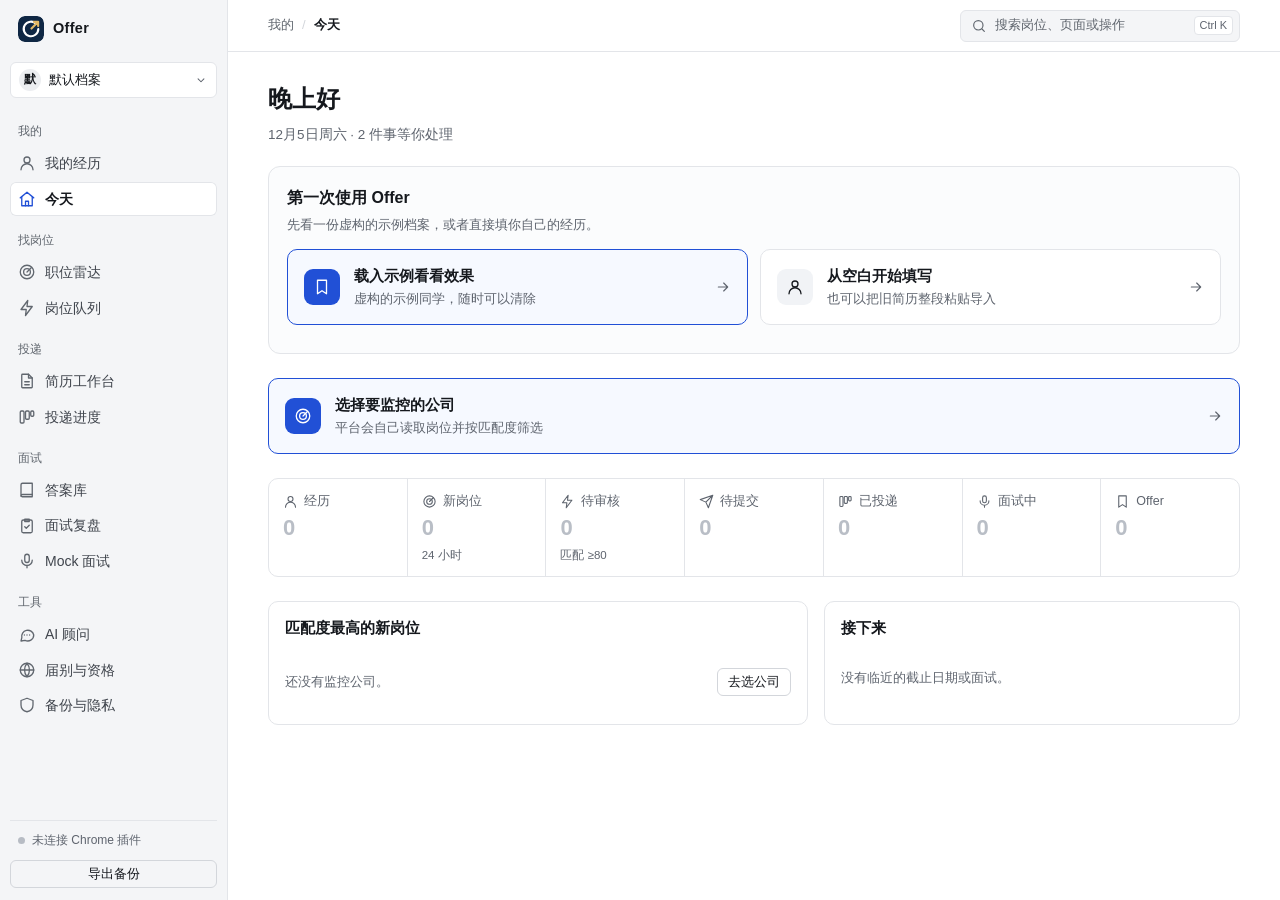
==== index.html @ 5aeed04c "Offer: local-first campus recruiting workspace - Single-file frontend (index.html) with modules in s" ====
<!DOCTYPE html>
<html lang="zh-CN"><head><meta charset="utf-8"><meta name="viewport" content="width=device-width,initial-scale=1">
<title>Offer</title>
<style>

:root{
  --tc-blue:#0052D9; --tc-blue-6:#0052D9; --tc-blue-5:#377AF5; --tc-blue-2:#D9E1FF; --tc-blue-1:#F2F3FF;
  --tc-cyan:#00A4FF;
  --green:#2BA471; --green-bg:#E3F9E9;
  --orange:#E37318; --orange-bg:#FFF1E9;
  --red:#D54941;  --red-bg:#FFF0ED;
  --purple:#7B4BE0; --purple-bg:#F3EDFF;
  --gray:#8A8A8A;
  --t1:#181818; --t2:#454545; --t3:#767676; --t4:#A6A6A6;
  --bd:#E7E7E7; --bd-2:#DCDCDC;
  --bg:#F5F6F8; --card:#FFFFFF;
  --r:12px; --r-s:8px;
  --sh:0 1px 2px rgba(0,0,0,.03),0 4px 16px rgba(0,0,0,.05);
  --sh-h:0 2px 6px rgba(0,0,0,.05),0 12px 32px rgba(0,0,0,.09);
  --nav-h:60px;
}
*{box-sizing:border-box;margin:0;padding:0}
html,body{height:100%}
body{
  font-family:"PingFang SC","Microsoft YaHei","Hiragino Sans GB","Helvetica Neue",Arial,sans-serif;
  background:var(--bg); color:var(--t1); font-size:14px; line-height:1.6;
  -webkit-font-smoothing:antialiased;
}
button,input,select,textarea{font-family:inherit;font-size:inherit;color:inherit}
a{color:var(--tc-blue);text-decoration:none}
::-webkit-scrollbar{width:8px;height:8px}
::-webkit-scrollbar-thumb{background:#D0D0D0;border-radius:4px}
::-webkit-scrollbar-thumb:hover{background:#B0B0B0}

/* ---------- nav ---------- */
.nav{
  position:sticky;top:0;z-index:60;height:var(--nav-h);background:rgba(255,255,255,.92);
  backdrop-filter:saturate(180%) blur(12px);border-bottom:1px solid var(--bd);
  display:flex;align-items:center;padding:0 28px;gap:32px;
}
.brand{display:flex;align-items:center;gap:10px;font-weight:700;font-size:17px;letter-spacing:.3px;white-space:nowrap}
.brand .dot{width:26px;height:26px;border-radius:7px;background:linear-gradient(135deg,var(--tc-blue) 0%,var(--tc-cyan) 100%);
  display:flex;align-items:center;justify-content:center;color:#fff;font-size:13px;font-weight:800}
.navlinks{display:flex;gap:2px;flex:1;overflow-x:auto}
.navlinks button{
  background:none;border:0;padding:8px 15px;border-radius:var(--r-s);cursor:pointer;
  color:var(--t2);font-size:14.5px;font-weight:500;white-space:nowrap;transition:.16s;
}
.navlinks button:hover{background:var(--tc-blue-1);color:var(--tc-blue)}
.navlinks button.on{background:var(--tc-blue);color:#fff;font-weight:600}
.navright{display:flex;gap:8px;align-items:center}

/* ---------- buttons ---------- */
.btn{border:1px solid var(--bd-2);background:#fff;padding:7px 14px;border-radius:var(--r-s);cursor:pointer;
  font-size:13.5px;color:var(--t2);transition:.16s;white-space:nowrap;display:inline-flex;align-items:center;gap:6px}
.btn:hover{border-color:var(--tc-blue);color:var(--tc-blue);background:var(--tc-blue-1)}
.btn.pri{background:var(--tc-blue);border-color:var(--tc-blue);color:#fff;font-weight:500}
.btn.pri:hover{background:#0040B3;border-color:#0040B3;color:#fff}
.btn.danger:hover{border-color:var(--red);color:var(--red);background:var(--red-bg)}
.btn.sm{padding:4px 10px;font-size:12.5px}
.btn.ghost{border-color:transparent;background:transparent}

/* ---------- layout ---------- */
.wrap{max-width:1320px;margin:0 auto;padding:26px 28px 90px}
.view{display:none;animation:fade .28s ease}
.view.on{display:block}
@keyframes fade{from{opacity:0;transform:translateY(6px)}to{opacity:1;transform:none}}
.pagehead{display:flex;align-items:flex-end;justify-content:space-between;gap:16px;margin-bottom:18px;flex-wrap:wrap}
.pagehead h1{font-size:23px;font-weight:700;letter-spacing:-.2px}
.pagehead p{color:var(--t3);font-size:13.5px;margin-top:3px}
.card{background:var(--card);border:1px solid var(--bd);border-radius:var(--r);box-shadow:var(--sh)}
.pad{padding:20px}
.sechead{font-size:15.5px;font-weight:700;margin-bottom:12px;display:flex;align-items:center;gap:8px}
.sechead::before{content:"";width:3px;height:14px;border-radius:2px;background:var(--tc-blue)}

/* ---------- hero ---------- */
.hero{border-radius:16px;padding:30px 32px;color:#fff;margin-bottom:22px;position:relative;overflow:hidden;
  background:linear-gradient(115deg,#0033A0 0%,#0052D9 45%,#00A4FF 100%)}
.hero::after{content:"";position:absolute;right:-70px;top:-90px;width:320px;height:320px;border-radius:50%;
  background:rgba(255,255,255,.09)}
.hero::before{content:"";position:absolute;right:80px;bottom:-140px;width:230px;height:230px;border-radius:50%;
  background:rgba(255,255,255,.07)}
.hero h2{font-size:25px;font-weight:700;letter-spacing:-.3px}
.hero .sub{opacity:.86;margin-top:6px;font-size:14px}
.kpis{display:grid;grid-template-columns:repeat(auto-fit,minmax(120px,1fr));gap:14px;margin-top:24px;position:relative;z-index:2}
.kpi{background:rgba(255,255,255,.14);border:1px solid rgba(255,255,255,.2);border-radius:10px;padding:13px 15px}
.kpi b{display:block;font-size:26px;font-weight:700;line-height:1.2}
.kpi span{font-size:12.5px;opacity:.85}

/* ---------- grid/stat ---------- */
.grid{display:grid;gap:16px}
.g2{grid-template-columns:repeat(auto-fit,minmax(340px,1fr))}
.g3{grid-template-columns:repeat(auto-fit,minmax(260px,1fr))}
.g4{grid-template-columns:repeat(auto-fit,minmax(200px,1fr))}

/* ---------- tags ---------- */
.tag{display:inline-block;padding:2px 9px;border-radius:5px;font-size:12px;font-weight:500;line-height:19px;white-space:nowrap}
.t-blue{background:var(--tc-blue-1);color:var(--tc-blue)}
.t-green{background:var(--green-bg);color:var(--green)}
.t-orange{background:var(--orange-bg);color:var(--orange)}
.t-red{background:var(--red-bg);color:var(--red)}
.t-purple{background:var(--purple-bg);color:var(--purple)}
.t-gray{background:#F0F0F0;color:var(--t3)}

/* ---------- kanban ---------- */
.kanban{display:flex;gap:14px;overflow-x:auto;padding-bottom:12px;align-items:flex-start}
.col{flex:0 0 258px;background:#EEF0F3;border-radius:var(--r);padding:11px;min-height:96px}
.col.dragover{background:var(--tc-blue-2);outline:2px dashed var(--tc-blue)}
.colhead{display:flex;align-items:center;justify-content:space-between;font-weight:600;font-size:13.5px;padding:2px 4px 10px}
.colhead .n{background:#fff;border-radius:20px;padding:0 8px;font-size:12px;color:var(--t3);font-weight:600}
.jcard{background:#fff;border-radius:var(--r-s);padding:11px 12px;margin-bottom:9px;box-shadow:0 1px 3px rgba(0,0,0,.06);
  cursor:grab;border-left:3px solid var(--tc-blue);transition:.16s}
.jcard:hover{box-shadow:var(--sh-h);transform:translateY(-1px)}
.jcard .co{font-weight:600;font-size:13.5px}
.jcard .ro{color:var(--t3);font-size:12.5px;margin:2px 0 7px}
.jcard .meta{display:flex;gap:6px;align-items:center;flex-wrap:wrap;font-size:11.5px;color:var(--t4)}

/* ---------- table ---------- */
table{width:100%;border-collapse:collapse;font-size:13.5px}
th{text-align:left;padding:10px 12px;background:#FAFAFA;color:var(--t3);font-weight:600;font-size:12.5px;
  border-bottom:1px solid var(--bd);white-space:nowrap;position:sticky;top:var(--nav-h);z-index:5}
td{padding:11px 12px;border-bottom:1px solid #F2F2F2;vertical-align:top}
tr:hover td{background:#FBFCFF}

/* ---------- forms ---------- */
label{display:block;font-size:12.5px;color:var(--t3);margin-bottom:5px;font-weight:500}
.inp,select.inp,textarea.inp{
  width:100%;border:1px solid var(--bd-2);border-radius:var(--r-s);padding:8px 11px;background:#fff;
  outline:none;transition:.16s;font-size:13.5px}
.inp:focus{border-color:var(--tc-blue);box-shadow:0 0 0 3px var(--tc-blue-1)}
textarea.inp{resize:vertical;min-height:80px;line-height:1.7}
.frow{display:grid;gap:13px;margin-bottom:13px}
.f2{grid-template-columns:1fr 1fr}
.f3{grid-template-columns:1fr 1fr 1fr}
.f4{grid-template-columns:1fr 1fr 1fr 1fr}

/* ---------- modal ---------- */
.mask{position:fixed;inset:0;background:rgba(0,0,0,.42);z-index:100;display:none;align-items:flex-start;
  justify-content:center;padding:40px 20px;overflow-y:auto}
.mask.on{display:flex}
.modal{background:#fff;border-radius:14px;width:100%;max-width:820px;box-shadow:0 20px 60px rgba(0,0,0,.25);
  animation:pop .2s ease}
@keyframes pop{from{opacity:0;transform:scale(.97) translateY(8px)}to{opacity:1;transform:none}}
.mhead{padding:17px 22px;border-bottom:1px solid var(--bd);display:flex;justify-content:space-between;align-items:center}
.mhead h3{font-size:16.5px;font-weight:700}
.mbody{padding:20px 22px;max-height:calc(100vh - 220px);overflow-y:auto}
.mfoot{padding:14px 22px;border-top:1px solid var(--bd);display:flex;justify-content:flex-end;gap:9px}
.x{background:none;border:0;font-size:22px;cursor:pointer;color:var(--t4);line-height:1;padding:0 4px}
.x:hover{color:var(--t1)}

/* ---------- answer bank ---------- */
.filters{display:flex;gap:8px;flex-wrap:wrap;margin-bottom:16px;align-items:center}
.chip{padding:6px 14px;border-radius:20px;border:1px solid var(--bd-2);background:#fff;cursor:pointer;font-size:13px;
  color:var(--t2);transition:.16s;white-space:nowrap}
.chip:hover{border-color:var(--tc-blue);color:var(--tc-blue)}
.chip.on{background:var(--tc-blue);border-color:var(--tc-blue);color:#fff;font-weight:500}
.qa{border:1px solid var(--bd);border-radius:var(--r);background:#fff;margin-bottom:11px;overflow:hidden;transition:.16s}
.qa:hover{box-shadow:var(--sh)}
.qa>.q{padding:14px 18px;cursor:pointer;display:flex;gap:12px;align-items:flex-start;justify-content:space-between}
.qa>.q .txt{font-weight:600;font-size:14.5px;flex:1;line-height:1.55}
.qa>.q .arrow{color:var(--t4);transition:.2s;font-size:12px;margin-top:4px}
.qa.open>.q .arrow{transform:rotate(90deg)}
.qa>.a{display:none;padding:0 18px 18px;border-top:1px solid #F2F2F2}
.qa.open>.a{display:block}
.ablock{margin-top:14px}
.ablock h5{font-size:12.5px;color:var(--tc-blue);font-weight:700;margin-bottom:6px;letter-spacing:.4px}
.ablock .body{background:#FAFBFC;border:1px solid #EFEFEF;border-radius:var(--r-s);padding:12px 14px;
  white-space:pre-wrap;line-height:1.85;color:var(--t2);font-size:13.5px}
.followups{list-style:none}
.followups li{padding:7px 12px;background:#FFF8F0;border-left:3px solid var(--orange);border-radius:0 6px 6px 0;
  margin-bottom:6px;font-size:13px;color:var(--t2)}

/* ---------- mock ---------- */
.mockstage{max-width:880px;margin:0 auto}
.qbox{background:#fff;border:1px solid var(--bd);border-radius:16px;padding:30px 32px;box-shadow:var(--sh);text-align:left}
.qnum{color:var(--t4);font-size:12.5px;letter-spacing:1px;font-weight:600}
.qtext{font-size:21px;font-weight:700;line-height:1.6;margin:12px 0 18px;letter-spacing:-.2px}
.timer{font-variant-numeric:tabular-nums;font-size:30px;font-weight:700;color:var(--tc-blue);letter-spacing:1px}
.timer.warn{color:var(--orange)}
.timer.over{color:var(--red)}
.progressbar{height:5px;background:#EDEDED;border-radius:3px;overflow:hidden;margin:14px 0 0}
.progressbar i{display:block;height:100%;background:linear-gradient(90deg,var(--tc-blue),var(--tc-cyan));transition:.3s}
.rate{display:flex;gap:8px}
.rate button{width:36px;height:36px;border-radius:9px;border:1px solid var(--bd-2);background:#fff;cursor:pointer;font-weight:600}
.rate button.on{background:var(--tc-blue);color:#fff;border-color:var(--tc-blue)}

/* ---------- misc ---------- */
.empty{text-align:center;padding:52px 20px;color:var(--t4)}
.empty .ic{font-size:40px;margin-bottom:10px;opacity:.5}
.muted{color:var(--t3);font-size:12.5px}
.src{font-size:11.5px;color:var(--t4)}
.src a{color:var(--t4);text-decoration:underline}
.timeline{list-style:none;position:relative;padding-left:20px}
.timeline::before{content:"";position:absolute;left:5px;top:6px;bottom:6px;width:2px;background:var(--bd)}
.timeline li{position:relative;padding-bottom:14px}
.timeline li::before{content:"";position:absolute;left:-19px;top:6px;width:10px;height:10px;border-radius:50%;
  background:#fff;border:2px solid var(--tc-blue)}
.starcard{border:1px solid var(--bd);border-radius:var(--r);padding:16px 18px;background:#fff}
.starcard h4{font-size:15px;font-weight:700;margin-bottom:2px}
.starcard .role{color:var(--t3);font-size:12.5px;margin-bottom:11px}
.starcard dl{display:grid;grid-template-columns:44px 1fr;gap:7px 10px;font-size:13px}
.starcard dt{font-weight:700;color:var(--tc-blue);font-size:11.5px;padding-top:2px}
.starcard dd{color:var(--t2);line-height:1.7}
.datapts{display:flex;flex-wrap:wrap;gap:6px;margin-top:12px;padding-top:12px;border-top:1px dashed var(--bd)}
.toast{position:fixed;bottom:26px;left:50%;transform:translateX(-50%) translateY(80px);background:#181818;color:#fff;
  padding:11px 22px;border-radius:26px;font-size:13.5px;z-index:200;opacity:0;transition:.3s;pointer-events:none}
.toast.on{opacity:1;transform:translateX(-50%)}
.searchbox{position:relative;flex:1;min-width:200px}
.searchbox input{width:100%;border:1px solid var(--bd-2);border-radius:20px;padding:8px 15px 8px 34px;outline:none;font-size:13.5px}
.searchbox input:focus{border-color:var(--tc-blue);box-shadow:0 0 0 3px var(--tc-blue-1)}
.searchbox::before{content:"⌕";position:absolute;left:13px;top:5px;color:var(--t4);font-size:17px}
@media(max-width:760px){
  .wrap{padding:18px 14px 80px}
  .nav{height:auto;flex-wrap:wrap;padding:9px 12px;gap:9px;position:static}
  .navlinks{order:3;flex-basis:100%;gap:4px}
  .navlinks button{padding:7px 11px;font-size:13.5px}
  .navright{margin-left:auto}
  th{position:static}
  .brand span.full{display:inline}
  .f2,.f3,.f4{grid-template-columns:1fr}
  .hero{padding:22px}
  .qtext{font-size:18px}
}
@media print{.nav,.btn,.filters{display:none!important}.wrap{max-width:none}}

/* ===== 快速投递 · 页面 ===== */
.rvx-h{font-size:14.5px;font-weight:700;color:var(--t1);margin-bottom:10px}
.rvx-p{font-size:13px;color:var(--t2);line-height:1.8}
.rvx-note{font-size:12px;color:var(--t3);line-height:1.7;margin-top:10px}
.rvx-row2{display:flex;gap:8px;flex-wrap:wrap}
.rvx-row2>.btn{flex:1;justify-content:center;text-align:center}
.rvx-wide{width:100%;justify-content:center;padding:10px 14px;font-size:14.5px;margin:12px 0 8px}
.rvx-more summary{cursor:pointer;font-size:13px;color:var(--t3);padding:4px 0;user-select:none}
.rvx-more[open] summary{margin-bottom:8px}

/* 第一步 */
.rvx-start{display:grid;grid-template-columns:minmax(0,1fr) 320px;gap:16px;align-items:start}
.rvx-form{padding:22px 24px}
.rvx-steps{display:flex;gap:6px;margin-bottom:20px;flex-wrap:wrap}
.rvx-steps>div{flex:1;min-width:120px;display:flex;align-items:center;gap:8px;font-size:12.5px;color:var(--t3);
  background:var(--bg);border-radius:8px;padding:8px 10px}
.rvx-steps>div:first-child{background:var(--tc-blue-1);color:var(--tc-blue);font-weight:600}
.rvx-steps i{font-style:normal;width:20px;height:20px;border-radius:50%;background:#fff;display:grid;place-items:center;font-size:11.5px;font-weight:700;flex:none}
.rvx-grid2{display:grid;grid-template-columns:1fr 1fr;gap:12px;margin-bottom:12px}
.rvx-grid3{display:grid;grid-template-columns:2fr 1fr 1fr;gap:12px}
.rvx-grid5{display:grid;grid-template-columns:.8fr 2fr 1fr 1fr .8fr;gap:10px}
textarea.inp.rvx-jd{min-height:320px;line-height:1.75;margin-bottom:10px;resize:vertical}
.rvx-go{display:flex;gap:10px;margin-top:14px}
.rvx-big{flex:1;justify-content:center;padding:12px;font-size:15px}
.rvx-aside{display:flex;flex-direction:column;gap:12px}
.rvx-recent{display:grid;grid-template-columns:auto 1fr auto;gap:8px;align-items:center;padding:8px 6px;border-radius:7px;cursor:pointer;font-size:13px}
.rvx-recent:hover{background:var(--tc-blue-1)}
.rvx-recent span:nth-child(2){color:var(--t3);overflow:hidden;text-overflow:ellipsis;white-space:nowrap}
.rvx-tip div:not(.rvx-h){font-size:12.5px;color:var(--t2);line-height:1.9}

/* 结果页头 */
.rvx-head{display:flex;align-items:center;gap:22px;padding:18px 22px;margin-bottom:14px;flex-wrap:wrap}
.rvx-title{flex:1;min-width:240px}
.rvx-co{font-size:13px;color:var(--t3);font-weight:500}
.rvx-role{font-size:21px;font-weight:700;line-height:1.35;margin:2px 0 8px}
.rvx-tags{display:flex;gap:6px;flex-wrap:wrap}
.rvx-score{position:relative;width:70px;height:70px;flex:none}
.rvx-score svg{width:70px;height:70px;transform:rotate(-90deg)}
.rvx-score circle{fill:none;stroke-width:3.2}
.rvx-score .bg{stroke:#EEF0F4}.rvx-score .fg{stroke:var(--tc-blue);stroke-linecap:round}
.rvx-score b{position:absolute;inset:0;display:grid;place-items:center;font-size:20px;font-variant-numeric:tabular-nums;padding-bottom:9px}
.rvx-score span{position:absolute;left:0;right:0;bottom:13px;text-align:center;font-size:10.5px;color:var(--t3)}
.rvx-acts{display:flex;gap:8px;flex-wrap:wrap}
.rvx-done{border-color:var(--green);color:var(--green);background:var(--green-bg)}
.rvx-tabs{display:flex;gap:2px;border-bottom:1px solid var(--bd);margin-bottom:16px;overflow-x:auto;overflow-y:hidden;scrollbar-width:none}
.rvx-tabs button{border:0;background:none;padding:10px 16px 9px;font-size:14px;color:var(--t3);cursor:pointer;border-bottom:2px solid transparent;margin-bottom:0;white-space:nowrap;font-family:inherit}
.rvx-tabs button:hover{color:var(--t1)}
.rvx-tabs button.on{color:var(--tc-blue);border-bottom-color:var(--tc-blue);font-weight:600}

/* 一页简历 */
.rvx-cv{display:grid;grid-template-columns:minmax(0,1fr) 290px;gap:16px;align-items:start}
.rvx-stage{background:linear-gradient(180deg,#E4E8EF,#EDF0F5);border-radius:var(--r);padding:28px 12px;display:flex;justify-content:center;overflow:hidden}
#rvWrap{position:relative}
#rvPaper{transform-origin:0 0;position:absolute;left:0;top:0;box-shadow:0 1px 3px rgba(0,0,0,.08),0 12px 36px rgba(20,40,80,.14)}
.rvx-side{display:flex;flex-direction:column;gap:12px;position:sticky;top:calc(var(--nav-h) + 14px)}
.rvx-fit{display:flex;align-items:center;gap:8px;font-size:12.5px;color:var(--t3)}
.rvx-fit b{color:var(--t1);font-variant-numeric:tabular-nums;min-width:36px;text-align:right}
.rvx-meter{flex:1;height:6px;background:#EEF0F4;border-radius:3px;overflow:hidden}
.rvx-meter i{display:block;height:100%;border-radius:3px;transition:none}
.rvx-meter i.good{background:var(--green)}.rvx-meter i.low{background:var(--orange)}.rvx-meter i.over{background:var(--red)}
.rvx-sec{font-size:11.5px;color:var(--t4);margin:10px 0 2px;letter-spacing:.5px}
.rvx-sec:first-child{margin-top:0}
.rvx-tog{display:flex;align-items:center;gap:9px;padding:6px 4px;cursor:pointer;font-size:13px;margin:0;color:var(--t1);font-weight:400}
.rvx-tog input{display:none}
.rvx-tog .sw{width:28px;height:16px;border-radius:8px;background:#D9DDE3;position:relative;flex:none;transition:background .2s}
.rvx-tog .sw::after{content:"";position:absolute;left:2px;top:2px;width:12px;height:12px;border-radius:50%;background:#fff;transition:left .2s;box-shadow:0 1px 2px rgba(0,0,0,.2)}
.rvx-tog.on .sw{background:var(--tc-blue)}
.rvx-tog.on .sw::after{left:14px}
.rvx-tog .nm{flex:1;overflow:hidden;text-overflow:ellipsis;white-space:nowrap}
.rvx-tog:not(.on) .nm{color:var(--t3)}
.rvx-tog .ct{font-size:12px;color:var(--t4);font-variant-numeric:tabular-nums}
.rvx-tog.lock{cursor:default}.rvx-tog.lock .nm{color:var(--t4)}
.rvx-tog.lock .btn{padding:2px 8px;font-size:11.5px}
.rvx-chk{display:flex;gap:8px;align-items:flex-start;font-size:12.5px;line-height:1.65;color:var(--t2);font-weight:400;padding:6px 0;border-top:1px dashed #EDEDED;margin:0;cursor:pointer}
.rvx-chk:first-child{border-top:0}
.rvx-chk input{margin-top:4px;flex:none}
.rvx-chk input:checked+span{color:var(--t4);text-decoration:line-through}

/* 网申 */
.rvx-apply{display:flex;flex-direction:column;gap:12px}
.rvx-reg{border-left:3px solid var(--tc-blue)}
.rvx-applybar{display:flex;justify-content:space-between;align-items:center;gap:10px;flex-wrap:wrap;font-size:12.5px;padding:0 4px}
.rvx-switch{display:flex;align-items:center;gap:6px;margin:0;font-size:13px;color:var(--t2);cursor:pointer}
.rvx-fs{display:grid;grid-template-columns:1fr 1fr;column-gap:24px}
.rvx-f{display:grid;grid-template-columns:118px 1fr auto auto;gap:10px;align-items:center;padding:7px 0;border-bottom:1px solid #F2F3F5;font-size:13px}
.rvx-f .lb{color:var(--t3)}
.rvx-f .vl{color:var(--t1);word-break:break-all}
.rvx-f .cn{font-size:11.5px;color:var(--t4);font-variant-numeric:tabular-nums}
.rvx-f.long{align-items:start}
.rvx-f.long .vl{line-height:1.8;background:#FAFBFC;border-radius:6px;padding:8px 10px}
.rvx-f .btn{padding:3px 10px}
.rvx-exp{border:1px solid #EEF0F3;border-radius:10px;padding:4px 14px 6px;margin-top:10px}
.rvx-exp-h{display:flex;justify-content:space-between;gap:10px;padding:8px 0 4px;font-size:13.5px;flex-wrap:wrap}
.rvx-exp-h span{color:var(--t3);font-size:12.5px}

/* 岗位分析 / 深度分析（沿用） */
.rvq-sum{display:flex;gap:10px;flex-wrap:wrap;margin-bottom:14px}
.rvq-sum>div{flex:1;min-width:120px;background:#fff;border:1px solid var(--bd);border-radius:10px;padding:11px 14px;display:flex;flex-direction:column;gap:4px}
.rvq-sum .muted{font-size:12px}
.rvq-score{font-size:24px;color:var(--tc-blue);font-variant-numeric:tabular-nums}
.rvq-kv{display:grid;grid-template-columns:86px 1fr;gap:8px;padding:8px 0;border-bottom:1px dashed #ECECEC;font-size:13px;line-height:1.7}
.rvq-kv:last-child{border-bottom:0}
.rvq-kv>span{color:#888}
.rvq-kv em{font-style:normal;font-size:11px;background:var(--orange-bg);color:var(--orange);border-radius:4px;padding:0 4px;margin-left:4px}
.rvq-skill{padding:8px 0;border-bottom:1px dashed #ECECEC;font-size:13px;line-height:1.7}
.rvq-skill:last-child{border-bottom:0}
.rvq-skill .tag{margin-left:6px}
.rvq-fix{color:var(--orange);font-size:12.5px}
.rvq-list{display:flex;flex-direction:column}
.rvq-item{display:grid;grid-template-columns:44px 1fr 64px;gap:4px 10px;padding:10px 0;border-bottom:1px solid #F0F0F0;align-items:start;font-size:13px;line-height:1.65}
.rvq-item .tag{justify-self:start;white-space:nowrap}
.rvq-ev{grid-column:2/4;color:#6B7280;font-size:12.5px}
.rvq-qq{padding:7px 0;border-bottom:1px dashed #ECECEC;font-size:13.5px;line-height:1.6}
.rvq-prompt{white-space:pre-wrap;font-size:12px;line-height:1.6;background:#F7F8FA;border-radius:8px;padding:12px;max-height:360px;overflow:auto}
.rvq-md{font-size:13.5px;line-height:1.8}
.rvq-md h4{margin:10px 0 4px;font-size:14.5px}

@media (max-width:1100px){
  .rvx-start,.rvx-cv{grid-template-columns:1fr}
  .rvx-side{position:static}
  .rvx-grid5{grid-template-columns:1fr 1fr}
  .rvx-fs{grid-template-columns:1fr}
}
@media (max-width:640px){
  .rvx-grid2,.rvx-grid3,.rvx-grid5{grid-template-columns:1fr}
  .rvx-f{grid-template-columns:1fr auto}
  .rvx-f .lb{grid-column:1/-1}
}

/* ===== 一页简历 · 与 Word 母版逐项对应（单位 pt，行距为固定值，与导出的 docx 一致）=====
   页边距 上 24.1 右 42.5 下 19.85 左 42.5；正文 宋体 10pt；标题 微软雅黑；主色 #0052D9 */
.rv-page{width:210mm;height:297mm;box-sizing:border-box;background:#fff;overflow:hidden;
  padding:24.1pt 42.5pt 19.85pt 42.5pt;box-shadow:0 2px 14px rgba(0,0,0,.12);
  font-family:"SimSun","宋体","Songti SC","STSong",serif;font-size:10.5pt;color:#404040;
  -webkit-print-color-adjust:exact;print-color-adjust:exact}
.rv-page .rv-in{display:flow-root}
.rv-page b,.rv-name,.rv-h,.rv-e{font-family:"Microsoft YaHei","微软雅黑","PingFang SC","Hiragino Sans GB",sans-serif}
.rv-name{font-size:22pt;font-weight:700;color:#1F1F1F;text-align:center;line-height:30pt;padding-bottom:1pt;white-space:pre}
.rv-ct{font-size:10pt;color:#404040;text-align:center;line-height:14pt;padding-bottom:3pt}
.rv-h{font-size:13pt;font-weight:700;color:#0052D9;line-height:19pt;padding-top:4pt;margin-bottom:2pt;
  border-bottom:1pt solid #0052D9;padding-bottom:1pt}
.rv-e{display:flex;justify-content:space-between;gap:10pt;line-height:16.5pt;padding:2pt 0 .5pt;color:#404040}
.rv-e .l{font-size:11pt;font-weight:700;color:#1F1F1F;white-space:pre-wrap}
.rv-e .l i{font-style:normal;font-weight:400;font-size:10.5pt;color:#404040}
.rv-e .d{font-size:10.5pt;white-space:nowrap}
.rv-b{line-height:14pt;padding:.3pt 0;padding-left:15.75pt;text-indent:-15.75pt;text-align:justify;color:#404040}
.rv-b .bu{color:#0052D9;font-size:9.5pt}
.rv-b b{color:#1F1F1F;font-weight:700}
.rv-b.rv-k .bu{color:#1F1F1F;font-size:7.5pt}
.rv-b.rv-k b{font-family:"SimSun","宋体","Songti SC","STSong",serif;color:#404040}
.rv-page.rv-meas{position:absolute;left:-10000px;top:0;visibility:hidden;box-shadow:none;font-family:"SimSun","宋体","Osaka-Mono",monospace}
.rv-page.rv-meas .rv-b.rv-k b{font-family:"SimSun","宋体","Osaka-Mono",monospace}

/* 打印只输出简历本身 */
#rvPrintHost{display:none}
@media print{
  body.rv-printing>*{display:none!important}
  body.rv-printing>.mask{display:none!important}
  body.rv-printing>#rvPrintHost{display:block!important}
  body.rv-printing #rvPrintHost .rv-page{box-shadow:none!important;margin:0!important}
  @page{size:A4;margin:0}
}

/* 能力覆盖 */
.rvx-caps{display:grid;grid-template-columns:1fr 1fr;gap:6px 18px}
.rvx-cap{display:grid;grid-template-columns:18px auto auto 1fr;gap:6px;align-items:baseline;font-size:13px;padding:6px 0;border-bottom:1px dashed #EEE}
.rvx-cap .ic{font-weight:700}.rvx-cap.ok .ic{color:var(--green)}.rvx-cap.no .ic{color:var(--red)}
.rvx-cap .ev{grid-column:2/-1;color:var(--t3);font-size:12px;line-height:1.6}
.rvx-cap .tag{font-size:10.5px;padding:0 5px;line-height:16px}
.rvx-capsum{font-size:12.5px;color:var(--t3);margin-bottom:8px}
.rvx-chip{display:inline-block;font-size:12px;padding:2px 8px;border-radius:5px;margin:0 4px 5px 0;cursor:default}
.rvx-chip.ok{background:var(--green-bg);color:var(--green)}
.rvx-chip.no{background:#F4F5F7;color:var(--t4)}
.rvx-abroad-hit{border-left:3px solid var(--purple)}

/* 留学生机会 */
.rvx-ab-top{display:grid;grid-template-columns:minmax(0,1.4fr) minmax(0,1fr);gap:14px}
.rvx-ab-in{display:flex;gap:16px;align-items:flex-end;margin-top:12px;flex-wrap:wrap}
.rvx-ab-in>div:first-child{min-width:220px}
.rvx-ab-res{font-size:14px;padding-bottom:9px}
.rvx-ab-res b{font-size:22px;color:var(--tc-blue)}
.rvx-warn{margin-top:12px;font-size:13px;line-height:1.75;color:var(--red);background:var(--red-bg);border-radius:8px;padding:9px 12px}
.rvx-okline{margin-top:12px;font-size:13px;line-height:1.75;color:var(--t2);background:var(--tc-blue-1);border-radius:8px;padding:9px 12px}
.rvx-sell{display:grid;grid-template-columns:44px 1fr;gap:8px;font-size:13px;padding:6px 0;border-bottom:1px dashed #EEE}
.rvx-sell b{color:var(--t3);font-weight:500}
.rvx-tablewrap{overflow-x:auto}
.rvx-tb{width:100%;border-collapse:collapse;font-size:13px}
.rvx-tb th{text-align:left;font-weight:500;color:var(--t3);font-size:12px;padding:8px 10px;border-bottom:1px solid var(--bd);white-space:nowrap;position:static;background:none}
.rvx-tb td{padding:10px;border-bottom:1px solid #F2F3F5;vertical-align:top;line-height:1.6}
.rvx-tb td.nw{white-space:nowrap}
.rvx-tb td.sm{font-size:12.5px;color:var(--t2);min-width:260px}
.rvx-tb .src{display:block;font-size:11.5px;color:var(--t4);margin-top:2px}
.rvx-st{display:inline-block;font-size:12px;padding:1px 8px;border-radius:5px;white-space:nowrap}
.rvx-st.ok{background:var(--green-bg);color:var(--green)}
.rvx-st.edge{background:var(--orange-bg);color:var(--orange)}
.rvx-st.no{background:var(--red-bg);color:var(--red)}
.rvx-st.unk,.rvx-st.check{background:#F2F3F5;color:var(--t3)}
.rvx-abi{display:grid;grid-template-columns:110px 1fr auto;gap:8px;align-items:center;font-size:13px;padding:7px 0;border-bottom:1px solid #F2F3F5}
.rvx-abi span:nth-child(2){color:var(--t2)}
@media (max-width:1100px){.rvx-ab-top,.rvx-caps{grid-template-columns:1fr}}
.rvx-audit{display:flex;align-items:baseline;gap:10px;margin-bottom:8px}
.rvx-audit b{font-size:30px;font-variant-numeric:tabular-nums;line-height:1}
.rvx-audit b.g{color:var(--green)}.rvx-audit b.m{color:var(--orange)}.rvx-audit b.l{color:var(--red)}
.rvx-audit span{font-size:13px;color:var(--t2)}
.rvx-ai{font-size:12.5px;line-height:1.65;padding:2px 0}
.rvx-ai.ok{color:var(--t2)}.rvx-ai.no{color:var(--orange)}
.rvx-sub{font-size:11.5px;color:var(--t4);margin:8px 0 2px}
.rvx-ask{font-size:12.5px;line-height:1.65;padding:5px 0;border-top:1px dashed #EEE;color:var(--t2)}
.rvx-ask b{display:block;color:var(--t1);font-weight:600}
.rvx-fixbox{font-size:12.5px;line-height:1.7;background:var(--tc-blue-1);color:var(--t1);border-radius:7px;padding:8px 10px;margin-top:6px}

/* 照片抬头：总高 84pt，与 Word 中的固定行距一致 */
.rv-head{position:relative;height:84pt;box-sizing:border-box}
.rv-head .rv-name,.rv-head .rv-ct{padding-left:67pt;padding-right:67pt}
.rv-head .rv-ct{padding-bottom:0}
.rv-head .rv-ct:last-child{padding-bottom:3pt}
.rv-photo{position:absolute;top:0;right:0;width:57pt;height:80pt;object-fit:cover}
.rvx-photo-row{display:flex;gap:10px;align-items:flex-start;margin-top:8px}
.rvx-photo-row img{width:42px;height:59px;object-fit:cover;border-radius:3px;border:1px solid var(--bd)}
.rvx-photo-row .btn{margin-right:4px}
.rvx-edit{display:grid;gap:6px;padding:10px 0;border-bottom:1px dashed #EEE}

/* 简历历史编辑器 */
.rvx-editing [contenteditable]{outline:none;border-radius:2px;cursor:text}
.rvx-editing [contenteditable]:hover{background:rgba(0,82,217,.06)}
.rvx-editing [contenteditable]:focus{background:rgba(0,82,217,.1);box-shadow:0 0 0 1px rgba(0,82,217,.35)}
.rvx-hist{display:grid;grid-template-columns:1fr auto;gap:2px 8px;padding:8px 6px;border-radius:7px;cursor:pointer;font-size:13px;border-bottom:1px dashed #EEE}
.rvx-hist:hover{background:var(--tc-blue-1)}
.rvx-hist span{color:var(--t3);font-size:12px}
.rvx-hist.on{background:var(--tc-blue-1)}
.rvx-photo-box{display:flex;gap:12px;align-items:flex-start}
.rvx-photo-box img,.rvx-photo-box .ph{width:64px;height:90px;object-fit:cover;border-radius:4px;border:1px solid var(--bd);flex:none}
.rvx-photo-box .ph{display:grid;place-items:center;background:#F5F6F8;color:var(--t4);font-size:12px;border-style:dashed}
.rvx-photo-box .btn{margin:0 4px 6px 0}

.rvx-aisel{width:auto;flex:0 0 auto;padding:6px 8px}
.rvx-row2 .rvx-aisel{max-width:120px}

/* ===== AI 助手 ===== */
.agx{display:grid;grid-template-columns:260px minmax(0,1fr);gap:16px;align-items:start}
.agx-side{display:flex;flex-direction:column;gap:12px;position:sticky;top:calc(var(--nav-h) + 14px)}
.agx-main{display:flex;flex-direction:column;height:calc(100vh - var(--nav-h) - 150px);min-height:520px;overflow:hidden}
.agx-set{border-left:3px solid var(--tc-blue);flex:none}
.agx-prov{display:grid;grid-template-columns:repeat(3,1fr);gap:6px;margin-bottom:8px}
.agx-prov button{border:1px solid var(--bd);background:#fff;border-radius:8px;padding:6px 4px;cursor:pointer;font-family:inherit;font-size:13px;display:flex;flex-direction:column;align-items:center;gap:1px;line-height:1.3}
.agx-prov button b{font-weight:600}
.agx-prov button i{font-style:normal;font-size:11px;color:var(--mute,#888)}
.agx-prov button i.free{color:#1a7f37}
.agx-prov button.on{background:var(--tc-blue);color:#fff;border-color:var(--tc-blue)}
.agx-prov button.on i{color:rgba(255,255,255,.85)}
.app-timeline{display:flex;flex-direction:column;gap:10px}.app-tile{display:flex;gap:14px;padding:14px 0;border-bottom:1px solid var(--bd);cursor:pointer}.app-line{width:150px;display:flex;gap:7px;align-items:flex-start;font-size:12px;flex-wrap:wrap}.app-dot{width:10px;height:10px;border-radius:50%;background:var(--tc-blue);margin-top:4px;flex:none}.app-body{flex:1;min-width:0}.app-body .co{font-weight:650}.app-body .ro{margin-top:3px}.app-actions{display:flex;gap:6px;align-items:center;margin-top:10px;flex-wrap:wrap}.app-actions .inp{width:auto;min-width:120px}
.agx-model{display:flex;flex-direction:column;gap:2px;font-size:13px;margin-bottom:8px}
.agx-model span{color:var(--t3);font-size:12px;word-break:break-all}
.agx-msgs{flex:1;overflow-y:auto;padding:18px 22px;display:flex;flex-direction:column;gap:10px}
.agx-u{align-self:flex-end;max-width:78%;background:var(--tc-blue);color:#fff;border-radius:14px 14px 4px 14px;padding:10px 14px;font-size:14px;line-height:1.7;white-space:pre-wrap;word-break:break-word}
.agx-a{align-self:flex-start;max-width:88%;background:#F5F6F8;border-radius:14px 14px 14px 4px;padding:12px 16px;font-size:14px;line-height:1.8;word-break:break-word}
.agx-a h4{margin:8px 0 4px;font-size:14.5px}
.agx-a li{margin-left:18px}
.agx-tool{align-self:flex-start;font-size:12.5px;color:var(--t3);display:flex;gap:6px;align-items:center;padding:2px 4px}
.agx-tool em{font-style:normal;color:var(--t4)}
.agx-tool.done span{color:var(--green)}.agx-tool.error{color:var(--red)}
.agx-card{align-self:flex-start;border:1px solid var(--bd);border-left:3px solid var(--tc-blue);border-radius:10px;padding:12px 14px;background:#fff;display:flex;flex-direction:column;gap:10px;min-width:340px}
.agx-card>div:first-child{display:flex;flex-direction:column;gap:2px;font-size:13.5px}
.agx-card span{font-size:12px;color:var(--t3)}
.agx-err{align-self:stretch;background:var(--red-bg);color:var(--red);border-radius:10px;padding:10px 14px;font-size:13px;white-space:pre-wrap}
.agx-composer{display:flex;gap:10px;padding:14px 16px;border-top:1px solid var(--bd);background:#fff}
.agx-composer textarea{min-height:52px;max-height:200px;resize:vertical;flex:1;font-size:14px;line-height:1.6}
.agx-composer .btn{align-self:flex-end;padding:10px 20px}
.agx-empty{margin:auto;max-width:680px;text-align:center;padding:20px 0}
.agx-hi{font-size:22px;font-weight:700}
.agx-sub{color:var(--t3);font-size:13.5px;margin:6px 0 18px;line-height:1.7}
.agx-starters{display:grid;grid-template-columns:repeat(auto-fill,minmax(200px,1fr));gap:10px;text-align:left}
.agx-starters button{border:1px solid var(--bd);background:#fff;border-radius:10px;padding:12px;cursor:pointer;display:flex;flex-direction:column;gap:4px;font-family:inherit}
.agx-starters button:hover{border-color:var(--tc-blue);background:var(--tc-blue-1)}
.agx-starters b{font-size:13.5px}.agx-starters span{font-size:12px;color:var(--t3);line-height:1.5}
.agx-typing{align-self:flex-start;display:flex;gap:4px;padding:10px 14px;background:#F5F6F8;border-radius:12px}
.agx-typing i{width:6px;height:6px;border-radius:50%;background:var(--t4);animation:agdot 1s infinite}
.agx-typing i:nth-child(2){animation-delay:.15s}.agx-typing i:nth-child(3){animation-delay:.3s}
@keyframes agdot{0%,80%,100%{opacity:.25}40%{opacity:1}}
@media (max-width:1000px){.agx{grid-template-columns:1fr}.agx-side{position:static}.agx-main{height:70vh}}

.agx-bm{display:flex;gap:10px;margin:10px 0 14px;flex-wrap:wrap}
.agx-bm .btn{min-width:140px;justify-content:center}

/* ===== 自动投递 ===== */
.apx-top{margin-bottom:14px}
.apx-status{display:flex;flex-wrap:wrap;gap:6px 18px;font-size:13.5px;margin-bottom:12px}
.apx-status .ok{color:#2BA471;font-weight:600}.apx-status .warn{color:#E37318;font-weight:600}
.apx-ctl{display:flex;flex-wrap:wrap;gap:8px;align-items:center}
.apx-sch{margin-left:auto;display:flex;align-items:center;gap:8px;font-size:13px;color:var(--mute,#767676)}
.apx-sch select{width:auto;padding:5px 8px}
.apx-run{display:flex;align-items:center;gap:8px;font-size:13px;color:var(--tc-blue);min-width:0;max-width:520px}
.apx-run span{white-space:nowrap;overflow:hidden;text-overflow:ellipsis}
.apx-run i{width:10px;height:10px;border-radius:50%;background:var(--tc-blue);flex:none;animation:apxPulse 1s infinite}
@keyframes apxPulse{50%{opacity:.25}}
.apx-flow{display:flex;align-items:center;gap:6px;margin-bottom:14px;flex-wrap:wrap}
.apx-flow>div{flex:1;min-width:92px;background:#fff;border:1px solid var(--bd);border-radius:10px;padding:10px;text-align:center}
.apx-flow b{display:block;font-size:22px;line-height:1.2}.apx-flow span{font-size:12px;color:var(--mute,#767676)}
.apx-flow i{font-style:normal;color:#bbb}
.apx-list{display:flex;flex-direction:column;gap:10px}
.apx-item{background:#fff;border:1px solid var(--bd);border-radius:10px;padding:12px 14px}
.apx-it-h{display:flex;flex-wrap:wrap;align-items:center;gap:8px;font-size:14.5px}
.apx-it-r{font-size:13px;margin:4px 0;line-height:1.7}
.apx-risk{display:flex;flex-wrap:wrap;gap:6px;margin:4px 0}
.apx-risk span{font-size:12px;background:#FFF4E5;color:#B25E00;border-radius:4px;padding:1px 6px}
.apx-acts{display:flex;flex-wrap:wrap;gap:6px;margin-top:8px}
.apx-mot{font-size:13px;margin:6px 0}.apx-mot summary{cursor:pointer;color:var(--tc-blue)}
.apx-mot div{background:#F5F6F8;border-radius:6px;padding:8px;margin:6px 0;line-height:1.7;white-space:pre-wrap}
.apx-log{display:grid;grid-template-columns:64px 1fr;gap:8px;font-size:13px;padding:4px 0;border-bottom:1px dashed #eee}
.apx-log span{color:#999;font-variant-numeric:tabular-nums}
.apx-log.ok div{color:#2BA471}.apx-log.warn div{color:#E37318}.apx-log.err div{color:#D54941}.apx-log.head div{font-weight:600}
#apLog{max-height:560px;overflow:auto}
.apx-src{display:grid;grid-template-columns:auto 1fr auto;gap:10px;align-items:center;padding:8px 0;border-bottom:1px solid #f0f0f0}
.apx-src a{display:block;font-size:12px;color:var(--mute,#767676);overflow:hidden;text-overflow:ellipsis;white-space:nowrap;max-width:420px}
.apx-add{display:grid;grid-template-columns:1fr 1fr;gap:6px;margin-top:10px}
.apx-add #apSrcUrl{grid-column:1/-1}.apx-add button{grid-column:1/-1}
.apx-pre{display:flex;flex-wrap:wrap;gap:6px;margin-top:6px}
.apx-fs{display:grid;grid-template-columns:150px 1fr;gap:6px 10px;align-items:center;font-size:13px}
.apx-set .rvx-switch{display:flex;gap:8px;align-items:flex-start;margin:6px 0;font-size:13px;line-height:1.6}
@media (max-width:760px){.apx-sch{margin-left:0}.apx-fs{grid-template-columns:1fr}.apx-flow i{display:none}}
.apx-new{font-style:normal;font-size:11px;background:#D54941;color:#fff;border-radius:8px;padding:0 6px;margin-left:4px;line-height:16px;display:inline-block}
.apx-feed{padding:6px 16px}
.apx-day{font-size:12px;color:var(--mute,#767676);font-weight:600;margin:12px 0 4px}
.apx-fi{display:flex;flex-wrap:wrap;align-items:center;gap:6px 10px;padding:7px 0;border-bottom:1px solid #f2f2f2;font-size:13.5px}
.apx-ft{color:#999;font-variant-numeric:tabular-nums;width:44px}
.apx-fr a{color:inherit}.apx-fr a:hover{color:var(--tc-blue)}
.apx-libh{display:flex;flex-wrap:wrap;align-items:center;gap:8px}
.apx-libh .btn.pri{margin-left:auto}
.apx-cats{display:flex;flex-wrap:wrap;gap:6px;margin-bottom:10px}
.apx-cats button{border:1px solid var(--bd);background:#fff;border-radius:14px;padding:3px 12px;font:inherit;font-size:12.5px;cursor:pointer}
.apx-cats button.on{background:var(--tc-blue);border-color:var(--tc-blue);color:#fff}
.apx-lib{display:flex;flex-wrap:wrap;gap:6px}
.apx-co{border:1px solid;border-radius:6px;padding:4px 10px;font:inherit;font-size:13px;cursor:pointer;background:#fff}
.apx-co.auto{border-color:#9ED8B9;color:#1a7f37}.apx-co.man{border-color:#F5C28C;color:#B25E00}
.apx-co.on{background:#1a7f37;border-color:#1a7f37;color:#fff}

.rvx-step{display:flex;gap:10px;align-items:center;padding:9px 6px;border-bottom:1px dashed #EEE;cursor:pointer;font-size:13.5px;color:var(--t2)}
.rvx-step span{width:20px;color:var(--t4)}
.rvx-step.ok{color:var(--t4);text-decoration:line-through}.rvx-step.ok span{color:var(--green)}
.rvx-funnel{display:grid;grid-template-columns:90px 1fr 30px;gap:10px;align-items:center;font-size:13px;padding:4px 0}
.rvx-funnel b{text-align:right;font-variant-numeric:tabular-nums}
.rvx-expcard{background:#FCFCFD}
.rvx-bl{display:grid;grid-template-columns:130px 1fr auto;gap:8px;align-items:start;margin-top:8px}
.rvx-hint{font-size:12px;margin-top:3px;line-height:1.7}
.colhead{display:flex;justify-content:space-between;font-size:13px;font-weight:600;margin:2px 4px 10px}
.colhead .n{color:var(--t4);font-weight:500}
.x{border:0;background:none;font-size:22px;cursor:pointer;color:var(--t3)}
@media (max-width:760px){.rvx-bl{grid-template-columns:1fr}}


/*@QZ:shell.css*/

/* =========================================================================
   Offer · 界面层 v3（两个版本共用，最后加载，覆盖旧样式）
   依据：impeccable（Operate 模式、craft-floor）+ ui-ux-pro-max（求职/简历类产品：Flat + Swiss）
   · 一个无衬线字族，层级只靠字号与字重（约 1.2 比例）
   · Restrained：中性底 + 一个强调色（只用于选中、焦点、链接、图表）；主按钮用墨色
   · 平面：不用阴影做装饰，只有浮层（弹窗、命令面板、提示）有投影
   · 不用：标题上方小标签、指标大数字模板、图标方块、同款卡片网格、脉冲点、进场动画
   ========================================================================= */
:root{
  --ink:#15181D; --ink-2:#2B2F36;
  --t1:#15181D; --t2:#3F444C; --t3:#5E646E; --t4:#61676F;
  --bg:#FFFFFF; --bg-2:#F4F5F7; --bg-3:#ECEEF1; --card:#FFFFFF;
  --bd:#E3E5E9; --bd-2:#D3D6DB;
  --acc:#2150D6; --acc-h:#1A41B0; --acc-soft:#EAF0FD;
  --ok:#177245; --ok-bg:#E8F4EE; --warn:#8F5200; --warn-bg:#FBF1E1; --bad:#B42318; --bad-bg:#FCEBE9;
  /* 旧变量映射到新体系，旧页面自动跟随 */
  --tc-blue:var(--acc); --tc-blue-6:var(--acc); --tc-blue-5:#4A70E0; --tc-blue-2:#D5E0FA; --tc-blue-1:var(--acc-soft); --tc-cyan:var(--acc);
  --green:var(--ok); --green-bg:var(--ok-bg); --orange:var(--warn); --orange-bg:var(--warn-bg); --red:var(--bad); --red-bg:var(--bad-bg);
  --purple:#5B4AB8; --purple-bg:#EFEDFA; --gray:var(--t4);
  --r:8px; --r-s:6px; --sh:none; --sh-h:none;
  --side:228px; --nav-h:52px;
  --fs-meta:12px; --fs-sm:13px; --fs-body:14px; --fs-h2:15px; --fs-h1:20px;
  --ease:cubic-bezier(.22,1,.36,1);
}
html{-webkit-text-size-adjust:100%}
body{font-family:-apple-system,BlinkMacSystemFont,"PingFang SC","Hiragino Sans GB","Microsoft YaHei","Helvetica Neue",Arial,sans-serif;
  font-size:var(--fs-body);line-height:1.6;color:var(--t1);background:var(--bg);letter-spacing:0;caret-color:var(--acc)}
::selection{background:#D5E0FA;color:var(--t1)}
a{color:var(--acc);text-underline-offset:2px}
a:hover{text-decoration:underline}
:focus-visible{outline:2px solid var(--acc);outline-offset:2px;border-radius:4px}
button,[onclick],summary,select,label[for]{cursor:pointer}
button:disabled,.btn:disabled{cursor:not-allowed;opacity:.45}
::-webkit-scrollbar{width:10px;height:10px}
::-webkit-scrollbar-thumb{background:#CDD1D7;border-radius:10px;border:3px solid transparent;background-clip:content-box}
::-webkit-scrollbar-thumb:hover{background:#AEB3BB;background-clip:content-box;border:3px solid transparent}
::-webkit-scrollbar-track{background:transparent}
.num,td.num,th.num{font-variant-numeric:tabular-nums;text-align:right}
.muted{color:var(--t3);font-size:inherit}
.sr{position:absolute;width:1px;height:1px;overflow:hidden;clip:rect(0 0 0 0)}
.nowrap{white-space:nowrap}
.qi{flex:none;display:block}
.view,.view.on{animation:none}

/* ---------- 侧栏（第二层中性色） ---------- */
.nav{position:fixed;left:0;top:0;bottom:0;width:var(--side);height:auto;display:flex;flex-direction:column;align-items:stretch;gap:0;
  padding:14px 10px 12px;background:var(--bg-2);border-right:1px solid var(--bd);border-bottom:0;backdrop-filter:none;z-index:60;overflow-y:auto}
.brand{display:flex;align-items:center;gap:9px;padding:2px 8px 14px;color:var(--t1)}
.brand .qz-logo{width:26px;height:26px;flex:none;border-radius:7px}
.brand .qz-bn{font-size:14.5px;font-weight:600}
.navlinks{display:flex;flex-direction:column;gap:1px;flex:1;overflow:visible}
.qz-grp{font-size:var(--fs-meta);font-weight:500;color:var(--t4);padding:14px 8px 4px}
.navlinks button{display:flex;align-items:center;gap:9px;width:100%;padding:6px 8px;border:0;border-radius:6px;background:transparent;
  font:inherit;font-size:var(--fs-body);font-weight:450;color:var(--t2);text-align:left;transition:background .15s var(--ease),color .15s var(--ease)}
.navlinks button .qi{color:var(--t4)}
.navlinks button:hover{background:var(--bg-3);color:var(--t1)}
.navlinks button.on{background:#FFFFFF;color:var(--t1);font-weight:600;box-shadow:inset 0 0 0 1px var(--bd)}
.navlinks button.on .qi{color:var(--acc)}
.navlinks button span{flex:1;white-space:nowrap;overflow:hidden;text-overflow:ellipsis}
.qz-badge{font-style:normal;font-size:11.5px;font-weight:600;min-width:20px;height:18px;line-height:18px;padding:0 6px;border-radius:9px;background:var(--ink);color:#fff;text-align:center;font-variant-numeric:tabular-nums}
.qz-badge:empty{display:none}
.navright{display:flex;flex-direction:column;align-items:stretch;gap:6px;border-top:1px solid var(--bd);padding:10px 0 0;margin-top:10px}
.navright .btn{justify-content:center;background:transparent}
.qz-ext{display:flex;align-items:center;gap:7px;font-size:var(--fs-meta);color:var(--t3);padding:0 8px 4px}
.qz-ext i{width:7px;height:7px;border-radius:50%;background:#B7BCC4}
.qz-ext.on i{background:var(--ok)}

/* ---------- 主区与顶栏 ---------- */
.wrap{margin-left:var(--side);max-width:none;padding:0 40px 96px}
.wrap>.view{max-width:1200px;margin-left:auto;margin-right:auto}
.qz-top{position:sticky;top:0;z-index:50;height:var(--nav-h);display:flex;align-items:center;gap:14px;margin:0 -40px 28px;padding:0 40px;
  background:rgba(255,255,255,.94);border-bottom:1px solid var(--bd)}
.qz-crumb{display:flex;align-items:center;gap:8px;font-size:var(--fs-sm);min-width:0}
.qz-crumb span{color:var(--t4)}
.qz-crumb span::after{content:"/";margin-left:8px;color:var(--bd-2)}
.qz-crumb b{font-weight:600}
.qz-search{margin-left:auto;display:flex;align-items:center;gap:8px;width:280px;max-width:40vw;height:32px;padding:0 6px 0 10px;border:1px solid var(--bd);
  border-radius:6px;background:var(--bg-2);color:var(--t4);font:inherit;font-size:var(--fs-sm);transition:border-color .15s var(--ease),background .15s var(--ease)}
.qz-search:hover{border-color:var(--bd-2);background:#fff}
.qz-search span{flex:1;text-align:left;white-space:nowrap;overflow:hidden;text-overflow:ellipsis}
kbd{font-family:inherit;font-size:11px;color:var(--t3);background:#fff;border:1px solid var(--bd);border-radius:4px;padding:0 5px;line-height:17px}

/* ---------- 页头与区块 ---------- */
.pg-h,.pagehead{display:flex;align-items:flex-end;justify-content:space-between;gap:20px;margin:0 0 24px;flex-wrap:wrap}
.pg-h h1,.pagehead h1{font-size:var(--fs-h1);font-weight:600;line-height:1.3;letter-spacing:0;font-family:inherit}
.pg-h p,.pagehead p{font-size:var(--fs-sm);color:var(--t3);margin-top:4px;max-width:72ch;line-height:1.6}
.pg-act{display:flex;align-items:center;gap:8px;flex-wrap:wrap}
#v-auto>.pagehead,.hero,.kpis,.agx-dash,.empty .ic{display:none}
.sec-h,.sechead{font-size:var(--fs-h2);font-weight:600;margin:0 0 10px;display:block}
.sechead::before{display:none}
.sec-row{display:flex;align-items:baseline;justify-content:space-between;gap:12px;margin-top:32px}
.sec-row .sec-h{margin-bottom:10px}
.notice{display:flex;gap:9px;align-items:flex-start;background:var(--bg-2);border-radius:6px;padding:10px 12px;font-size:var(--fs-sm);color:var(--t2);margin:0 0 20px;line-height:1.6}
.notice .qi{color:var(--t3);margin-top:2px}
.run-note{font-size:var(--fs-sm);color:var(--t3);max-width:420px;white-space:nowrap;overflow:hidden;text-overflow:ellipsis}
.inline-sel{display:flex;align-items:center;gap:6px;font-size:var(--fs-sm);color:var(--t3);margin:0}
.inline-sel select{width:auto;height:32px;padding:0 8px}
.empty-block{border:1px dashed var(--bd-2);border-radius:var(--r);padding:36px 24px;text-align:center;color:var(--t3)}
.empty-block h2{font-size:var(--fs-h2);color:var(--t1);font-weight:600;margin-bottom:6px}
.empty-block p{max-width:52ch;margin:0 auto 14px}
.empty-block .btn{margin-top:4px}

/* ---------- 控件 ---------- */
.btn{display:inline-flex;align-items:center;justify-content:center;gap:6px;height:32px;padding:0 12px;border:1px solid var(--bd-2);border-radius:6px;background:#fff;
  color:var(--t1);font:inherit;font-size:var(--fs-sm);font-weight:500;white-space:nowrap;text-decoration:none;box-shadow:none;
  transition:background .15s var(--ease),border-color .15s var(--ease),color .15s var(--ease)}
.btn:hover{background:var(--bg-2);border-color:#BFC3CA;color:var(--t1);text-decoration:none}
.btn:active{background:var(--bg-3)}
.btn.pri{background:var(--ink);border-color:var(--ink);color:#fff}
.btn.pri:hover{background:var(--ink-2);border-color:var(--ink-2);color:#fff}
.btn.sm{height:28px;padding:0 10px;font-size:12.5px}
.btn.ghost{background:transparent;border-color:transparent;color:var(--t2)}
.btn.ghost:hover{background:var(--bg-3);color:var(--t1)}
.btn.danger:hover{color:var(--bad);border-color:#E6B4AE;background:var(--bad-bg)}
.inp,select.inp,textarea.inp{border:1px solid var(--bd-2);border-radius:6px;background:#fff;font:inherit;font-size:var(--fs-body);color:var(--t1);
  transition:border-color .15s var(--ease),box-shadow .15s var(--ease)}
.inp:hover{border-color:#BFC3CA}
.inp:focus{outline:none;border-color:var(--acc);box-shadow:0 0 0 3px var(--acc-soft)}
.inp::placeholder,input::placeholder,textarea::placeholder{color:#6E747E}
label{color:var(--t2);font-size:var(--fs-sm);font-weight:500}
.tag{display:inline-block;border-radius:4px;font-size:12px;font-weight:500;padding:0 6px;line-height:20px;background:var(--bg-3);color:var(--t2)}
.t-blue{background:var(--acc-soft);color:var(--acc)}.t-green{background:var(--ok-bg);color:var(--ok)}.t-orange{background:var(--warn-bg);color:var(--warn)}
.t-red{background:var(--bad-bg);color:var(--bad)}.t-purple{background:var(--purple-bg);color:var(--purple)}.t-gray{background:var(--bg-3);color:var(--t3)}
.chip{border-radius:6px;padding:4px 10px;font-size:var(--fs-sm);border:1px solid var(--bd-2);background:#fff;color:var(--t2)}
.chip:hover{border-color:#BFC3CA;color:var(--t1)}
.chip.on{background:var(--ink);border-color:var(--ink);color:#fff}
.card{background:#fff;border:1px solid var(--bd);border-radius:var(--r);box-shadow:none}
.pad{padding:18px 20px}
.grid{gap:20px}
/* 分段选择：类别、结果 */
.seg{display:flex;flex-wrap:wrap;gap:2px}
.seg button{border:0;background:transparent;border-radius:6px;padding:5px 10px;font:inherit;font-size:var(--fs-sm);color:var(--t2);transition:background .15s var(--ease)}
.seg button .num{color:var(--t4);margin-left:2px}
.seg button:hover{background:var(--bg-2);color:var(--t1)}
.seg button.on{background:var(--bg-3);color:var(--t1);font-weight:600}
/* 标签页：下划线 */
.tabs,.rvx-tabs{display:flex;gap:22px;border-bottom:1px solid var(--bd);margin:0 0 18px}
.tabs button,.rvx-tabs button{border:0;background:transparent;padding:0 0 10px;margin-bottom:-1px;font:inherit;font-size:var(--fs-body);color:var(--t3);border-bottom:2px solid transparent;
  transition:color .15s var(--ease),border-color .15s var(--ease)}
.tabs button .num{color:var(--t4);margin-left:3px}
.tabs button:hover,.rvx-tabs button:hover{color:var(--t1)}
.tabs button.on,.rvx-tabs button.on{color:var(--t1);font-weight:600;border-bottom-color:var(--ink)}
.toolbar{display:flex;align-items:center;gap:12px;flex-wrap:wrap;margin:0 0 12px}
.toolbar .seg{flex:1;min-width:0}
.search{display:flex;align-items:center;gap:6px;height:32px;padding:0 10px;border:1px solid var(--bd-2);border-radius:6px;background:#fff;color:var(--t4);margin:0}
.search:focus-within{border-color:var(--acc);box-shadow:0 0 0 3px var(--acc-soft)}
.search input{border:0;outline:none;background:transparent;font:inherit;font-size:var(--fs-sm);width:180px;color:var(--t1)}

/* ---------- 表格 ---------- */
.tbl-wrap{overflow-x:auto;border-top:1px solid var(--bd)}
.tbl{width:100%;border-collapse:collapse;font-size:var(--fs-sm)}
.tbl th{position:sticky;top:var(--nav-h);z-index:4;background:#fff;text-align:left;font-weight:500;color:var(--t3);font-size:var(--fs-meta);padding:9px 10px;border-bottom:1px solid var(--bd);white-space:nowrap}
.tbl th button{border:0;background:none;padding:0;font:inherit;color:inherit}
.tbl th button:hover{color:var(--t1)}
.tbl th[aria-sort="ascending"],.tbl th[aria-sort="descending"]{color:var(--t1)}
.tbl td{padding:10px;border-bottom:1px solid #EEF0F2;vertical-align:middle}
.tbl tbody tr{transition:background .12s var(--ease)}
.tbl tbody tr:hover td{background:#FAFBFC}
.tbl tbody tr[aria-expanded]{cursor:pointer}
.tbl tr.is-open td{background:var(--bg-2)}
.tbl td.co b{font-weight:600}
.tbl td.act,.tbl th.act{text-align:right;white-space:nowrap}
.tbl td.act .btn{margin-left:4px}
.tbl tr.detail>td{background:var(--bg-2);padding:4px 16px 18px}
.tbl tr.detail:hover>td{background:var(--bg-2)}
.empty-cell{text-align:center;color:var(--t3);padding:28px 10px}
.st{font-size:var(--fs-sm);color:var(--t3);white-space:nowrap}
.st-on{color:var(--ok)}.st-warn{color:var(--warn)}.st-busy{color:var(--acc)}
.score{display:inline-block;min-width:30px;text-align:right;font-weight:600;color:var(--t3)}
.score.hi{color:var(--ok)}.score.mid{color:var(--t1)}
.add-row{display:flex;align-items:center;gap:8px;flex-wrap:wrap;margin-top:18px;font-size:var(--fs-sm);color:var(--t3)}
.add-row .inp{width:auto;flex:1;min-width:150px;height:32px;padding:0 10px}
/* 公司详情（行内展开） */
.dt{display:grid;grid-template-columns:minmax(0,1fr) 300px;gap:24px;padding-top:10px}
.dt-main{min-width:0}
.dt-side h3{font-size:var(--fs-sm);font-weight:600;margin:10px 0 2px}
.dt-side p{font-size:var(--fs-sm);color:var(--t2);line-height:1.7}
.dt-foot{grid-column:1/-1;border-top:1px solid var(--bd);padding-top:8px}
.tbl-in{background:#fff;border:1px solid var(--bd);border-radius:6px;overflow:hidden}
.tbl-in th{position:static;background:#fff}
.tbl-in td{padding:8px 10px}
.fix{margin-top:12px}.fix>div{display:flex;gap:8px}.fix .inp{height:32px;padding:0 10px}

/* ---------- 今天 ---------- */
.td{display:grid;grid-template-columns:minmax(0,1fr) 280px;gap:48px;align-items:start}
.todo{list-style:none;margin:0;padding:0;border-top:1px solid var(--bd)}
.todo li{display:flex;align-items:center;gap:16px;padding:12px 0;border-bottom:1px solid #EEF0F2}
.todo li>div{flex:1;min-width:0}
.todo b{display:block;font-weight:500;font-size:var(--fs-body)}
.todo span{font-size:var(--fs-sm);color:var(--t3)}
.todo li.is-lead b{font-weight:600;font-size:15px}
.todo-tag{font-size:var(--fs-meta)!important;color:var(--acc)!important;font-weight:600;white-space:nowrap}
.td-chart{position:relative}
.td-chart svg{display:block;width:100%;height:auto;overflow:visible}
.td-chart .bar{fill:var(--acc)}
.td-chart .base{fill:var(--bd-2)}
.td-chart .hit{fill:transparent}
.td-chart .hit:hover+rect{opacity:.75}
.td-chart .lab{font-size:13px;fill:var(--t2);font-variant-numeric:tabular-nums}
.td-chart .ax{font-size:13px;fill:var(--t4)}
.qz-tip{position:absolute;pointer-events:none;background:var(--ink);color:#fff;font-size:12px;padding:4px 8px;border-radius:5px;white-space:nowrap;transform:translate(-50%,-100%);opacity:0;transition:opacity .12s}
.qz-tip.on{opacity:1}
.td-side .sec-h{margin-top:28px}.td-side .sec-h:first-child{margin-top:0}
.kv{margin:0;border-top:1px solid var(--bd)}
.kv>div{display:flex;justify-content:space-between;align-items:baseline;padding:8px 0;border-bottom:1px solid #EEF0F2;font-size:var(--fs-sm);cursor:pointer}
.kv>div:hover dt{color:var(--t1)}
.kv dt{color:var(--t2);font-weight:400}.kv dd{margin:0;font-weight:600;font-variant-numeric:tabular-nums}
.dl-list{list-style:none;margin:0;padding:0;border-top:1px solid var(--bd)}
.dl-list li{display:grid;grid-template-columns:44px minmax(0,auto) 1fr;gap:8px;align-items:baseline;padding:8px 0;border-bottom:1px solid #EEF0F2;font-size:var(--fs-sm);cursor:pointer}
.dl-list b{font-weight:500}.dl-list em{font-style:normal;color:var(--t3);white-space:nowrap;overflow:hidden;text-overflow:ellipsis}
.dl-list .num{text-align:left;color:var(--warn);font-weight:600}
#v-dash>*:not(#qzToday){margin-top:40px}

/* ---------- 自动投递 ---------- */
.jobs{list-style:none;margin:0;padding:0;border-top:1px solid var(--bd)}
.job{display:flex;gap:20px;align-items:flex-start;padding:14px 0;border-bottom:1px solid #EEF0F2}
.job-main{flex:1;min-width:0}
.job-t{display:flex;gap:8px;align-items:baseline;flex-wrap:wrap}
.job-t b{font-weight:600}
.job-f{font-size:var(--fs-sm);margin-top:2px}
.job-n{font-size:var(--fs-sm);color:var(--warn);margin-top:4px;line-height:1.6}
.job-n.muted{color:var(--t3)}
.job-d{margin-top:6px;font-size:var(--fs-sm)}
.job-d summary{color:var(--acc)}
.job-d p{background:var(--bg-2);border-radius:6px;padding:8px 10px;margin:6px 0;line-height:1.7;white-space:pre-wrap}
.job-a{display:flex;gap:4px;flex-wrap:wrap;justify-content:flex-end;max-width:52%}
.list-foot{padding-top:10px}
.log{border-top:1px solid var(--bd);max-height:560px;overflow:auto}
.apx-log{display:grid;grid-template-columns:64px 1fr;gap:8px;font-size:var(--fs-sm);padding:6px 0;border-bottom:1px solid #EEF0F2}
.apx-log span{color:var(--t4);font-variant-numeric:tabular-nums}
.apx-log.ok div{color:var(--ok)}.apx-log.warn div{color:var(--warn)}.apx-log.err div{color:var(--bad)}.apx-log.head div{font-weight:600}
.apx-run i,.rd-st.busy i{animation:none}
.apx-set .rvx-switch{display:flex;gap:8px;align-items:flex-start;margin:6px 0;font-size:var(--fs-sm);line-height:1.6}
.apx-fs{display:grid;grid-template-columns:150px 1fr;gap:6px 12px;align-items:center;font-size:var(--fs-sm)}
.apx-src{display:grid;grid-template-columns:auto 1fr auto;gap:10px;align-items:center;padding:8px 0;border-bottom:1px solid #EEF0F2}
.apx-src a{display:block;font-size:12px;color:var(--t3);overflow:hidden;text-overflow:ellipsis;white-space:nowrap;max-width:420px}
.apx-add{display:grid;grid-template-columns:1fr 1fr;gap:6px;margin-top:10px}
.apx-add #apSrcUrl,.apx-add button{grid-column:1/-1}
.apx-pre{display:flex;flex-wrap:wrap;gap:6px;margin-top:6px}

/* ---------- AI 顾问 ---------- */
.agt{display:grid;grid-template-columns:260px minmax(0,1fr);gap:28px;padding:6px 2px}
.agt-list{list-style:none;margin:0;padding:0;border-top:1px solid var(--bd)}
.agt-list li{padding:10px 10px;border-bottom:1px solid #EEF0F2;border-radius:0;transition:background .12s var(--ease)}
.agt-list li:hover{background:var(--bg-2)}
.agt-list li.on{background:var(--bg-3)}
.agt-list b{display:block;font-size:var(--fs-body);font-weight:500}
.agt-list li.on b{font-weight:600}
.agt-list span{display:block;font-size:12.5px;color:var(--t3);line-height:1.5;margin-top:1px}
.agt-form{display:flex;flex-direction:column;gap:8px;max-width:560px}
.agt-form h2{font-size:var(--fs-h1);font-weight:600}
.agt-form>p.muted{margin:-4px 0 8px}
.agt-form label{margin:6px 0 -2px}
.agt-form select.inp,.agt-form textarea.inp{width:100%;padding:8px 10px}
.agt-go{display:flex;align-items:center;gap:12px;margin-top:10px;font-size:var(--fs-sm)}
.agx-side .card{border:0;border-top:1px solid var(--bd);border-radius:0;padding:14px 0}
.agx-main.card{border:1px solid var(--bd)}

/* ---------- 旧组件统一 ---------- */
.kanban .col{background:var(--bg-2);border-radius:var(--r)}
.jcard{border:1px solid var(--bd);border-left:1px solid var(--bd);box-shadow:none;border-radius:6px}
.jcard:hover{border-color:#BFC3CA;box-shadow:none;transform:none}
.kanban{padding:2px 2px 12px}
th{background:#fff;font-weight:500}
.rvx-meter i,.progressbar i{transition:none!important}
.rvx-note,.rvx-p{color:var(--t2)}
.modal{border-radius:10px;box-shadow:0 20px 48px rgba(16,24,40,.18),0 2px 6px rgba(16,24,40,.06)}
.mask{background:rgba(21,24,29,.36)}
.mhead h3{font-size:16px;font-weight:600}
.toast{background:var(--ink);border-radius:6px;font-size:var(--fs-sm);box-shadow:0 8px 24px rgba(16,24,40,.2)}
blockquote,.qa .ablock .body{border-left-width:1px}

/* ---------- ⌘K ---------- */
.qz-cmd{position:fixed;inset:0;z-index:300;background:rgba(21,24,29,.28);display:none;align-items:flex-start;justify-content:center;padding-top:14vh}
.qz-cmd.on{display:flex}
.qz-cmd-box{width:600px;max-width:calc(100vw - 32px);background:#fff;border-radius:10px;box-shadow:0 24px 56px rgba(16,24,40,.22),0 2px 6px rgba(16,24,40,.06);overflow:hidden}
.qz-cmd-in{display:flex;align-items:center;gap:10px;padding:0 14px;border-bottom:1px solid var(--bd)}
.qz-cmd-in .qi{color:var(--t4)}
.qz-cmd-in input{flex:1;border:0;outline:none;height:48px;font:inherit;font-size:15px;background:transparent}
.qz-cmd-list{max-height:52vh;overflow-y:auto;padding:6px}
.qz-cmd-g{font-size:var(--fs-meta);font-weight:500;color:var(--t4);padding:10px 10px 4px}
.qz-cmd-it{display:flex;align-items:center;gap:10px;padding:8px 10px;border-radius:6px;font-size:var(--fs-body)}
.qz-cmd-it .qi{color:var(--t4)}
.qz-cmd-it span{flex:1;min-width:0;white-space:nowrap;overflow:hidden;text-overflow:ellipsis}
.qz-cmd-it small{color:var(--t4);font-size:var(--fs-meta);white-space:nowrap}
.qz-cmd-it.on{background:var(--bg-2)}
.qz-cmd-it.on .qi{color:var(--acc)}
.qz-cmd-foot{display:flex;gap:14px;padding:8px 14px;border-top:1px solid var(--bd);font-size:var(--fs-meta);color:var(--t4)}
.qz-empty{padding:14px;color:var(--t3);font-size:var(--fs-sm)}

@media (max-width:1100px){.td{grid-template-columns:1fr;gap:36px}.dt{grid-template-columns:1fr}}
@media (max-width:860px){
  body{font-size:15px}
  .nav{position:sticky;top:0;bottom:auto;width:auto;flex-direction:row;align-items:center;padding:8px 12px;gap:10px;border-right:0;border-bottom:1px solid var(--bd);overflow:visible}
  .brand{padding:0}.brand .qz-bn{display:none}
  .navlinks{flex-direction:row;overflow-x:auto;gap:2px}
  .navlinks button{width:auto;padding:7px 10px}.navlinks button span{overflow:visible}
  .qz-grp,.navright,.qz-ext{display:none}
  .wrap{margin-left:0;padding:0 16px 80px}
  .qz-top{top:53px;margin:0 -16px 20px;padding:0 16px}
  .qz-search{width:auto;max-width:none}.qz-search span,.qz-search kbd{display:none}
  .tbl th{top:105px}
  .agt{grid-template-columns:1fr}
  .job{flex-direction:column;gap:10px}.job-a{max-width:none;justify-content:flex-start}
  .search input{width:120px}
  .apx-fs{grid-template-columns:1fr}
}
@media (prefers-reduced-motion:reduce){*{transition:none!important;animation:none!important}}

h2.h5,h3.h5{font-size:12.5px;font-weight:600;color:var(--acc);margin-bottom:6px}
.agx-prov button i{color:var(--t3)}
.kanban{padding:2px 12px 12px}
.followups li,[style*="border-left:1px solid"]{border-radius:6px}
#revAnalysis .btn{height:auto;min-height:28px;padding-top:4px;padding-bottom:4px}
/* 表格在可横向滚动的容器里时，表头不吸顶（否则会盖住第一行） */
.tbl-wrap th,.tbl-in th{position:static}
.td-chart svg,.td-chart text{font-family:-apple-system,BlinkMacSystemFont,"PingFang SC",sans-serif}
/* 概览下方与「今天」重复的旧区块 */
#v-dash .grid:has(#dash-funnel),#dashHome .card:has(.rvx-funnel){display:none}
@media (max-width:860px){
  .hide-sm{display:none}
  .tbl td,.tbl th{padding:10px 6px}
  .toolbar .search{flex:1}.search input{width:100%}
  .pg-h{align-items:flex-start}
  .dt{padding-top:6px}.fix>div{flex-direction:column}
}

/* ---------- 我的经历 ---------- */
.cv-sec{margin-top:36px}
.cv-sec .sec-row{margin-top:0;border-bottom:1px solid var(--bd);padding-bottom:2px;margin-bottom:0}
.cv-sec .sec-h .muted{font-weight:400;margin-left:4px}
.cv-kv{display:grid;grid-template-columns:repeat(2,minmax(0,1fr));column-gap:40px;margin:0}
.cv-kv>div{display:grid;grid-template-columns:128px minmax(0,1fr);gap:12px;padding:9px 0;border-bottom:1px solid #EEF0F2;font-size:var(--fs-sm)}
.cv-kv dt{color:var(--t3);font-weight:400}
.cv-kv dd{margin:0;color:var(--t1);overflow-wrap:anywhere}
.cv-kv.cv-wide{grid-template-columns:1fr}
.cv-kv.cv-wide>div{grid-template-columns:160px minmax(0,1fr)}
.cv-kv.cv-wide dd{line-height:1.7;max-width:80ch}
.cv-list{list-style:none;margin:0;padding:0}
.cv-list>li{padding:16px 0;border-bottom:1px solid #EEF0F2}
.cv-list.cv-compact>li{padding:9px 0}
.cv-row{display:flex;align-items:baseline;gap:10px;flex-wrap:wrap}
.cv-row b{font-weight:600;font-size:15px}
.cv-row span{color:var(--t2)}
.cv-row em{font-style:normal;color:var(--t3);font-size:var(--fs-sm);margin-left:auto}
.cv-row .btn{margin-left:4px;align-self:center}
.cv-list>li>p{margin-top:6px;font-size:var(--fs-sm);color:var(--t2);line-height:1.7}
.cv-h{font-weight:600;color:var(--t1);margin-right:8px}
.cv-bullets{list-style:none;margin:8px 0 0;padding:0;display:flex;flex-direction:column;gap:6px;max-width:92ch}
.cv-bullets li p{font-size:var(--fs-body);line-height:1.7;color:var(--t2);padding-left:14px;position:relative}
.cv-bullets li p::before{content:"";position:absolute;left:2px;top:.72em;width:4px;height:4px;border-radius:50%;background:var(--t4)}
.cv-bullets small{display:block;padding-left:14px;font-size:12px;color:var(--t3)}
.cv-check{display:flex;gap:8px;align-items:baseline;margin-top:6px;font-size:var(--fs-sm);color:var(--warn)}
.cv-check b{font-weight:600;white-space:nowrap}
.cv-foot{margin-top:28px}
/* 编辑表单：原地展开 */
.cv-list>li.is-edit{padding:18px 20px;margin:8px -20px;background:var(--bg-2);border-radius:var(--r);border-bottom:0}
.cv-form{display:flex;flex-direction:column;gap:12px;padding-top:12px}
.cv-form label{display:flex;flex-direction:column;gap:5px;font-size:var(--fs-meta);color:var(--t3);font-weight:500;margin:0}
.cv-form .inp{height:34px;padding:0 10px;font-size:var(--fs-body)}
.cv-form textarea.inp{height:auto;padding:8px 10px;line-height:1.7;resize:vertical}
.cv-grid{display:grid;grid-template-columns:repeat(2,minmax(0,1fr));gap:12px 16px}
.cv-grid2{display:grid;grid-template-columns:minmax(0,1fr) minmax(0,1fr);gap:12px 16px;align-items:end}
.cv-grid3{display:grid;grid-template-columns:2fr 1fr 1fr;gap:12px 16px}
.cv-bf{border:0;padding:0;margin:0;display:flex;flex-direction:column;gap:12px}
.cv-bf legend{font-size:var(--fs-sm);font-weight:600;color:var(--t1);padding:0;margin-bottom:8px}
.cv-b{display:flex;flex-direction:column;gap:10px;padding:14px;background:#fff;border:1px solid var(--bd);border-radius:6px}
.cv-bact{display:flex;gap:4px;justify-content:flex-end}
.cv-fact{display:flex;gap:8px;align-items:center;border-top:1px solid var(--bd);padding-top:12px}
.cv-fact span{flex:1}
.btn.danger{color:var(--bad)}
@media (max-width:860px){
  .cv-kv{grid-template-columns:1fr}.cv-kv>div,.cv-kv.cv-wide>div{grid-template-columns:96px minmax(0,1fr)}
  .cv-grid,.cv-grid2,.cv-grid3{grid-template-columns:1fr}
  .cv-row em{margin-left:0;width:100%}
  .cv-list>li.is-edit{margin:8px -16px;padding:16px}
}

/* ---------- 面试：素材库 / 答案库 / 复盘 / Mock（扁平、中性标签、颜色只留给警示） ---------- */
.ablock{margin-top:16px}
.ablock h5,.ablock .h5,h2.h5,h3.h5{font-size:var(--fs-meta);font-weight:600;color:var(--t3);margin:0 0 4px;letter-spacing:0}
.ablock .body{background:none;border:0;padding:0;color:var(--t2);font-size:var(--fs-body);line-height:1.8;white-space:pre-wrap;max-width:80ch}
.ablock .body.is-no{color:var(--bad)}
.ablock .body.is-trap{color:var(--t1);background:var(--warn-bg);padding:8px 10px;border-radius:6px}
.followups{list-style:none;margin:0;padding:0}
.followups li{background:none;border:0;padding:3px 0 3px 14px;position:relative;color:var(--t2)}
.followups li::before{content:"";position:absolute;left:2px;top:.8em;width:4px;height:4px;border-radius:50%;background:var(--t4)}
/* 素材库 */
.st-sum{font-size:var(--fs-sm);color:var(--t3);margin:0}
.st-sum b{color:var(--warn);font-weight:600}
#starFilters{margin:0 0 8px}
#starList{border-top:1px solid var(--bd)}
.st{padding:24px 0 26px;border-bottom:1px solid var(--bd)}
.st-h{display:flex;justify-content:space-between;align-items:flex-start;gap:16px}
.st-h h2{font-size:16px;font-weight:600}
.st-h p{font-size:var(--fs-sm);color:var(--t3);margin-top:2px}
.st-state{font-size:var(--fs-sm);color:var(--t3);white-space:nowrap}
.st-state.ok{color:var(--ok)}.st-state.warn{color:var(--warn);font-weight:600}
.st-line{margin-top:12px;font-size:15px;font-weight:500;color:var(--t1);line-height:1.7;max-width:72ch}
.st-tabs{display:flex;gap:18px;border-bottom:1px solid var(--bd);margin:16px 0 14px;flex-wrap:wrap}
.st-tabs button{border:0;background:none;padding:0 0 8px;margin-bottom:-1px;font:inherit;font-size:var(--fs-sm);color:var(--t3);border-bottom:2px solid transparent}
.st-tabs button:hover{color:var(--t1)}
.st-tabs button.on{color:var(--t1);font-weight:600;border-bottom-color:var(--ink)}
.st-tabs .num{color:var(--t4)}
.st-text{font-size:var(--fs-body);line-height:1.85;color:var(--t2);max-width:80ch;white-space:normal}
.st-risk{color:var(--bad)}
.st-qa,.st-star,.st-meta{margin:0}
.st-qa>div{padding:10px 0;border-bottom:1px solid #EEF0F2}
.st-qa>div:first-child{padding-top:0}
.st-qa dt{font-weight:600;color:var(--t1);font-size:var(--fs-body)}
.st-qa dd{margin:4px 0 0;color:var(--t2);line-height:1.8;max-width:80ch}
.st-star>div,.st-meta>div{display:grid;grid-template-columns:72px minmax(0,1fr);gap:12px;padding:6px 0}
.st-star dt,.st-meta dt{font-size:var(--fs-meta);color:var(--t3);font-weight:500;padding-top:2px}
.st-star dd,.st-meta dd{margin:0;color:var(--t2);line-height:1.8;font-size:var(--fs-body)}
.st-meta{margin-top:14px;padding-top:10px;border-top:1px solid #EEF0F2}
.st-meta dd{font-size:var(--fs-sm)}
.st-audit .ablock:first-child{margin-top:0}
.st-nums{font-size:var(--fs-sm);color:var(--t2);line-height:1.9;margin:0}
#v-star .card{border:0;padding:0;margin-top:28px}
/* 答案库 */
#bankList{border-top:1px solid var(--bd)}
.qa{border:0;border-bottom:1px solid var(--bd);border-radius:0;background:none;margin:0;box-shadow:none}
.qa:hover{box-shadow:none;background:#FAFBFC}
.qa>.q{padding:14px 4px}
.qa>.q .txt{font-weight:500;font-size:var(--fs-body)}
.qa>.q .arrow{color:var(--t4);font-size:10px}
.qa-meta{margin-top:4px;font-size:12.5px;color:var(--t3);font-weight:400}
.qa-meta b{color:var(--warn);font-weight:600}
.qa>.a{border-top:0;padding:0 4px 18px}
.qa.open{background:none}
/* 面试复盘 */
.rv-ana{padding:0 0 24px;margin-bottom:24px;border-bottom:1px solid var(--bd)}
.rv-ana .grid{gap:32px}
.rv-ana .muted{font-size:var(--fs-meta)}
.hb{display:grid;grid-template-columns:64px minmax(0,1fr) 30px;align-items:center;gap:10px;margin-bottom:8px;font-size:var(--fs-sm)}
.hb i{display:block;height:6px;background:var(--bg-3);border-radius:3px;overflow:hidden}
.hb i b{display:block;height:100%;background:var(--ink);border-radius:3px}
.hb em{font-style:normal;text-align:right;font-variant-numeric:tabular-nums;color:var(--t2)}
.hb em.low{color:var(--bad);font-weight:600}
#revList .card,#reviewList .card,#v-reviews .card.pad{border:0;border-bottom:1px solid var(--bd);border-radius:0;padding:20px 0;margin:0!important}
.rv-meta{margin-top:4px;font-size:var(--fs-sm);color:var(--t3)}
.rv-meta b.ok{color:var(--ok)}.rv-meta b.bad{color:var(--bad)}
.rv-dim{font-size:var(--fs-sm);color:var(--t2);margin-right:14px}
.rv-dim.low b{color:var(--bad)}
.rq{padding:10px 0;border-bottom:1px solid #EEF0F2}
.rq-q{font-weight:500;color:var(--t1)}
.rq-m{margin-left:10px;font-size:var(--fs-meta);color:var(--t3);font-weight:400}
.rq-m b{font-weight:600;color:var(--t2)}.rq-m b.bad{color:var(--bad)}
.rq-fail{margin-top:4px;font-size:var(--fs-sm);color:var(--bad)}
.rq-act{margin-top:6px}
/* Mock */
#v-mock .card{box-shadow:none}
.qbox{border:1px solid var(--bd);box-shadow:none;border-radius:var(--r)}
.qtext{font-size:20px;font-weight:600}
.timer{color:var(--t1)}
.rate button.on{background:var(--ink);border-color:var(--ink)}
.searchbox::before{content:none}
.searchbox input{border-radius:6px;padding:8px 12px;border-color:var(--bd-2);font-size:var(--fs-sm)}
.searchbox input:focus{border-color:var(--acc);box-shadow:0 0 0 3px var(--acc-soft)}
.filters .chip{border-radius:6px}
/* 今天：旧的能力雷达 / 失败模式已并入「面试复盘」 */
#v-dash .grid:has(#dash-radar),#v-dash .grid:has(#dash-todo),#dash-focus:empty{display:none}
.kv-note{font-size:12.5px;color:var(--t3);margin-top:8px;line-height:1.6}

/* 求职方向 */
.dir-pick{display:flex;flex-wrap:wrap;align-items:center;gap:6px 8px;margin:0 0 16px;font-size:13px}
.dir-pick>span{color:var(--muted);margin-right:4px}
.dir-pick label{display:inline-flex;align-items:center;gap:6px;min-height:32px;padding:0 12px;border:1px solid var(--line);border-radius:6px;cursor:pointer;color:var(--ink2,var(--ink));background:var(--bg)}
.dir-pick label.on{border-color:var(--ink);color:var(--ink);font-weight:600}
.dir-pick input{accent-color:var(--accent,#2150D6);margin:0}
.dir-pick label:focus-within{outline:2px solid var(--accent,#2150D6);outline-offset:2px}
.dir-checks{margin:0 0 28px}
.dir-checks article{padding:18px 0;border-top:1px solid var(--line)}
.dir-checks h2{font-size:17px;margin:0 0 4px}
.dir-checks h3{font-size:13px;margin:14px 0 6px;color:var(--muted);font-weight:600}
.dir-checks .cv-kv{margin-top:10px}
.dir-list{list-style:none;margin:0;padding:0}
.dir-list li{padding:6px 0;font-size:14px;line-height:1.55}
.dir-list label{display:flex;gap:10px;align-items:flex-start;cursor:pointer}
.dir-list input{margin-top:4px;accent-color:var(--accent,#2150D6)}
/* 长文本：限制行宽、允许在任意中文 / 长 URL 处换行 */
.cv-list ul,.cv-list>li>p{max-width:72ch}
.st-line,.st-star dd,.st-meta dd,.st-text{overflow-wrap:anywhere;word-break:break-word;min-width:0}
.st-audit .ablock{padding-top:6px;padding-bottom:6px}

/* AI 顾问：设置区扁平化，对话气泡去掉品牌蓝 */
.agx-set{border:0;border-bottom:1px solid var(--bd);border-radius:0;padding:18px 22px 20px;background:var(--bg-2);display:flex;flex-direction:column;gap:6px}
.agx-set h2{font-size:15px;font-weight:600;margin:0;display:flex;gap:10px;align-items:baseline}
.agx-set h2 .muted{font-size:12.5px;font-weight:400}
.agx-set label{margin-top:8px;font-size:13px;font-weight:500;color:var(--t2)}
.agx-set .rvx-note{margin:0!important;max-width:72ch}
.agx-set>.btn{align-self:flex-start;margin-top:10px}
.agx-main.card{border-radius:8px;box-shadow:none}
.agx-u{background:var(--t1);color:#fff;border-radius:10px}
.agx-a{background:var(--bg-2);border-radius:10px}
.agx-card{border-left:1px solid var(--bd);border-radius:8px}
.pg-act>label.btn,.pg-act>.btn{margin:0}

/* ---------- 投递进度 ---------- */
#v-apps>.filters,#v-apps #kanbanWrap,#v-apps #listWrap{display:none}
.ap-bar{display:flex;height:8px;border-radius:4px;overflow:hidden;gap:2px;background:var(--bd);margin:4px 0 10px}
.ap-bar i{display:block;min-width:6px}
.b-wish{background:#C9CDD3}.b-sent{background:#8FA8EA}.b-intv{background:#2150D6}.b-offer{background:#177245}.b-fail{background:#D8A7A1}
.ap-legend{display:flex;flex-wrap:wrap;gap:6px 18px;list-style:none;margin:0 0 20px;padding:0;font-size:12.5px;color:var(--t3)}
.ap-legend li{display:flex;align-items:center;gap:6px}
.ap-legend i{width:8px;height:8px;border-radius:2px;display:inline-block}
.ap-legend b{color:var(--t1);font-weight:600}
.ap-tools{display:flex;flex-wrap:wrap;align-items:center;gap:10px 14px;margin-bottom:16px}
.ap-tools .search{flex:1;min-width:180px;max-width:280px}
.ap-views{margin-left:auto;border:0}
.ap-note{margin:-6px 0 14px}
.ap-grid{display:grid;grid-template-columns:repeat(auto-fill,minmax(320px,1fr));gap:12px}
.ap-card{display:flex;flex-direction:column;gap:12px;border:1px solid var(--bd);border-radius:8px;background:#fff;padding:16px 16px 14px;min-width:0}
.ap-card>header{display:flex;justify-content:space-between;gap:10px;align-items:flex-start}
.ap-card h3{font-size:15px;font-weight:600;margin:0;line-height:1.4}
.ap-card header p{margin:2px 0 0;font-size:13px;color:var(--t2);line-height:1.5;overflow-wrap:anywhere}
.ap-card.is-fail,.ap-card.is-quit{background:#FAFAFB}
.ap-card.is-fail h3,.ap-card.is-quit h3{color:var(--t2)}
.ap-card>footer{margin-top:auto;padding-top:10px;border-top:1px solid var(--bd)}
.ap-steps{display:grid;grid-template-columns:repeat(7,1fr);list-style:none;margin:0;padding:0;counter-reset:s}
.ap-steps li{position:relative;display:flex;flex-direction:column;align-items:center;gap:5px;font-size:11.5px;color:var(--t3);min-width:0}
.ap-steps li::before{content:"";position:absolute;top:5px;left:-50%;right:50%;height:2px;background:var(--bd)}
.ap-steps li:first-child::before{display:none}
.ap-steps li i{position:relative;z-index:1;width:12px;height:12px;border-radius:50%;background:#fff;border:2px solid #C9CDD3;box-sizing:border-box}
.ap-steps li span{white-space:nowrap}
.ap-steps li.done i{background:var(--t1);border-color:var(--t1)}
.ap-steps li.done::before,.ap-steps li.cur::before{background:var(--t1)}
.ap-steps li.done span{color:var(--t2)}
.ap-steps li.cur i{border-color:#2150D6;background:#EAF0FD;box-shadow:0 0 0 3px #EAF0FD}
.ap-steps li.cur span{color:#2150D6;font-weight:600}
.ap-steps li.fail i{border-color:#B42318;background:#B42318}
.ap-steps li.fail span{color:#B42318;font-weight:600}
.ap-now{display:flex;align-items:center;justify-content:space-between;gap:10px;flex-wrap:wrap;min-height:32px}
.ap-cur{font-size:13px;font-weight:500;color:var(--t1)}
.ap-seg button.on{background:var(--t1);color:#fff;border-color:var(--t1)}
.ap-seg button.is-bad.on{background:#B42318;border-color:#B42318;color:#fff}
.ap-badge{display:inline-flex;align-items:center;height:26px;padding:0 10px;border-radius:6px;font-size:12.5px;font-weight:600;background:#F4F5F7;color:var(--t2)}
.ap-badge.ok{background:#E7F4EC;color:#177245}
.ap-badge.bad{background:#FBEAE8;color:#B42318}
.ap-now .ap-badge+.btn{margin-left:auto}
.ap-meta{margin:0;font-size:12.5px;color:var(--t3);line-height:1.6}
.ap-due{color:#8F5200;font-weight:600}
.ap-cvchip{display:inline-flex;align-items:center;max-width:100%;min-height:28px;padding:2px 10px;border:1px solid var(--bd-2,#D3D6DB);border-radius:6px;background:#fff;font:inherit;font-size:12.5px;color:var(--t1);cursor:pointer;text-align:left;overflow-wrap:anywhere}
.ap-cvchip:hover{border-color:var(--t1)}
.ap-cvchip.is-empty{border-style:dashed;color:var(--t2)}
.ap-tbl td{vertical-align:middle}
.ap-tbl .inp.sm{height:30px;padding:0 8px;font-size:13px;min-width:110px}
.ap-tbl .seg button{height:28px;padding:0 10px}
.ap-tbl tr.is-fail td,.ap-tbl tr.is-quit td{color:var(--t3)}
.ap-feed{list-style:none;margin:0;padding:0}
.ap-feed li{display:grid;grid-template-columns:96px 1fr;gap:12px;padding:10px 0;border-bottom:1px solid var(--bd);font-size:13.5px}
.ap-feed time{color:var(--t3);font-variant-numeric:tabular-nums}
.ap-kv{display:grid;grid-template-columns:repeat(3,minmax(0,1fr));gap:12px;margin:0 0 14px}
.ap-kv dt{font-size:12px;color:var(--t3)}.ap-kv dd{margin:2px 0 0;font-size:13.5px;overflow-wrap:anywhere}
.ap-cv{white-space:pre-wrap;font:13px/1.75 inherit;font-family:inherit;background:#F4F5F7;border-radius:8px;padding:14px 16px;max-height:52vh;overflow:auto;margin:0}
@media (max-width:640px){.ap-grid{grid-template-columns:1fr}.ap-views{margin-left:0}.ap-kv{grid-template-columns:1fr}.ap-steps li span{font-size:10.5px}}

/* ---------- Mock 评分 ---------- */
.mk-opts{display:flex;flex-direction:column;gap:8px;margin:4px 0 12px}
.mk-opts button{display:flex;gap:12px;align-items:center;text-align:left;min-height:44px;padding:8px 14px;border:1px solid var(--bd-2,#D3D6DB);border-radius:6px;background:#fff;font:inherit;font-size:14px;color:var(--t1);cursor:pointer}
.mk-opts button b{width:22px;height:22px;border-radius:50%;display:inline-flex;align-items:center;justify-content:center;border:1px solid var(--bd-2,#D3D6DB);font-size:12px;flex:none}
.mk-opts button:hover{border-color:var(--t1)}
.mk-opts button.on{border-color:#2150D6;background:#EAF0FD}
.mk-opts button.on b{background:#2150D6;border-color:#2150D6;color:#fff}
.mk-sum{display:flex;flex-wrap:wrap;align-items:center;gap:8px 24px;padding:16px 0 18px;border-bottom:1px solid var(--bd);margin-bottom:8px}
.mk-sum>div{display:flex;align-items:baseline;gap:10px}
.mk-sum b{font-size:32px;font-weight:600;line-height:1}
.mk-sum p{margin:0;max-width:72ch}
.mk-items{list-style:none;margin:0;padding:0}
.mk-items>li{padding:20px 0;border-bottom:1px solid var(--bd)}
.mk-items h3{font-size:15px;font-weight:600;margin:0 0 8px;line-height:1.6}
.mk-ev{margin-top:12px;font-size:13.5px;line-height:1.75;color:var(--t2)}
.mk-ev p{margin:4px 0;max-width:80ch}
.mk-ev-h{display:flex;align-items:center;gap:10px;flex-wrap:wrap}
.mk-ev-h b{font-size:20px;color:var(--t1)}
.mk-miss b{color:#B42318}
.mk-dims{list-style:none;margin:8px 0;padding:0;display:grid;grid-template-columns:repeat(auto-fill,minmax(200px,1fr));gap:6px 20px;max-width:720px}
.mk-dims li{display:grid;grid-template-columns:64px 1fr 44px;align-items:center;gap:8px;font-size:12.5px}
.mk-dims i{height:6px;background:var(--bd);border-radius:3px;overflow:hidden;display:block}
.mk-dims i b{display:block;height:100%;background:var(--t1)}
.mk-dims em{font-style:normal;color:var(--t3);text-align:right}
.mk-items details{margin-top:8px;font-size:13px;color:var(--t2)}
.mk-items summary{cursor:pointer;color:var(--t3)}
.mk-items details ol{margin:6px 0 0;padding-left:20px}
.ap-badge.warn{background:#FDF3E1;color:#8F5200}
.rd-city{max-width:220px;min-width:80px}

/* ---------- 我的经历：简历写法 + 深挖 ---------- */
.cv-warn{color:#8F5200;font-weight:600}
.cv-exp .cv-row{align-items:center}
.cv-st{font-size:12px;font-weight:600;padding:2px 8px;border-radius:6px;white-space:nowrap}
.cv-st.warn{background:#FDF3E1;color:#8F5200}
.cv-st.ok{background:#E7F4EC;color:#177245}
.cv-todo{display:flex;justify-content:space-between;align-items:flex-start;gap:16px;margin:10px 0 4px;padding:12px 14px;border-radius:8px;background:#FDF8EE;border:1px solid #F1E2C4}
.cv-todo b{font-size:13px;color:#8F5200}
.cv-todo ul{margin:4px 0 0;padding-left:18px;font-size:13.5px;line-height:1.7;color:var(--t1);max-width:80ch}
.cv-todo-act{display:flex;gap:8px;flex:none}
.cv-tabs{margin:12px 0 0;align-items:center}
.cv-tabs .cv-deep-edit{margin-left:auto}
.cv-body{padding:14px 0 4px}
.cv-line{font-size:15px;font-weight:600;color:var(--t1);line-height:1.7;margin:0 0 12px;max-width:72ch}
.cv-sub{font-size:12.5px;font-weight:600;color:var(--t3);margin:14px 0 6px}
.cv-facts{margin:0;padding-left:18px;font-size:13.5px;line-height:1.8;color:var(--t1);max-width:80ch}
.cv-long{font-size:14px;line-height:1.85;color:var(--t2);max-width:72ch;white-space:normal}
.cv-tags{font-size:13px;color:var(--t2);margin:0}
.cv-src{margin-top:10px;font-size:12px}
.cv-qa{margin:0}
.cv-qa>div{padding:10px 0;border-bottom:1px solid var(--bd)}
.cv-qa dt{font-weight:600;font-size:14px;color:var(--t1);margin-bottom:4px}
.cv-qa dd{margin:0;font-size:13.5px;line-height:1.8;color:var(--t2);max-width:72ch}
@media (max-width:640px){.cv-todo{flex-direction:column}}

/* ---------- 档案切换 ---------- */
.qz-prof{position:relative;margin:6px 0 10px}
.qz-prof-btn{display:flex;align-items:center;gap:8px;width:100%;min-height:36px;padding:4px 8px;border:1px solid var(--bd);border-radius:6px;background:#fff;font:inherit;font-size:13px;color:var(--t1);cursor:pointer;text-align:left}
.qz-prof-btn:hover{border-color:var(--bd-2,#D3D6DB)}
.qz-prof-btn .qi{margin-left:auto;color:var(--t3)}
.qz-prof-nm{overflow:hidden;text-overflow:ellipsis;white-space:nowrap;font-weight:500}
.qz-prof-av{width:22px;height:22px;border-radius:50%;background:#ECEEF1;color:var(--t1);display:inline-flex;align-items:center;justify-content:center;font-size:12px;font-weight:600;flex:none}
.qz-prof-menu{position:absolute;z-index:60;top:calc(100% + 4px);left:0;right:0;min-width:220px;background:#fff;border:1px solid var(--bd);border-radius:8px;box-shadow:0 8px 24px rgba(21,24,29,.12);padding:6px;display:flex;flex-direction:column}
.qz-prof-h{font-size:12px;color:var(--t3);padding:6px 8px 4px}
.qz-prof-menu a,.qz-prof-menu button{display:flex;align-items:center;gap:8px;min-height:34px;padding:4px 8px;border:0;border-radius:6px;background:none;font:inherit;font-size:13px;color:var(--t1);text-decoration:none;cursor:pointer;text-align:left}
.qz-prof-menu a:hover,.qz-prof-menu button:hover{background:#F4F5F7}
.qz-prof-menu a.on{background:#EAF0FD}
.qz-prof-menu em{margin-left:auto;font-style:normal;font-size:12px;color:#2150D6}
.qz-prof-menu hr{border:0;border-top:1px solid var(--bd);margin:4px 0}
.qz-prof-menu .danger{color:#B42318}
.cv-review{display:flex;justify-content:space-between;align-items:center;gap:16px;flex-wrap:wrap;margin:0 0 20px;padding:12px 14px;border:1px solid #F1E2C4;background:#FDF8EE;border-radius:8px}
.cv-review p{margin:0;font-size:13.5px;color:var(--t1);max-width:72ch}
.cv-review b{color:#8F5200}
.cv-review>div{display:flex;gap:8px}
.iv-deep-row{display:flex;justify-content:space-between;align-items:center;gap:12px;margin-top:10px;padding-top:10px;border-top:1px solid var(--bd);font-size:13px;color:var(--t2)}

/* ---------- 今天 ---------- */
.td-hello{margin:0 0 20px}
.td-hello h1{font-size:24px;font-weight:600;margin:0;letter-spacing:-.01em}
.td-hello p{margin:6px 0 0;color:var(--t3);font-size:13.5px}
.td-next{display:grid;grid-template-columns:repeat(auto-fit,minmax(260px,1fr));gap:12px;margin-bottom:24px}
.td-card{display:flex;align-items:center;gap:14px;min-height:76px;padding:14px 16px;border:1px solid var(--bd);border-radius:10px;background:#fff;font:inherit;text-align:left;cursor:pointer;color:var(--t1);transition:border-color .15s ease-out,box-shadow .15s ease-out,transform .15s ease-out}
.td-card:hover{border-color:#B9BEC6;box-shadow:0 4px 14px rgba(21,24,29,.07);transform:translateY(-1px)}
.td-card:active{transform:translateY(0) scale(.99)}
.td-card>.qi:last-child{margin-left:auto;color:var(--t3);flex:none;transition:transform .15s ease-out}
.td-card:hover>.qi:last-child{transform:translateX(3px);color:var(--t1)}
.td-card.is-lead{border-color:#2150D6;background:linear-gradient(0deg,#F6F9FF,#F6F9FF)}
.td-card.is-lead .td-ic{background:#2150D6;color:#fff}
.td-ic{width:36px;height:36px;border-radius:9px;background:#F1F3F6;color:var(--t1);display:inline-flex;align-items:center;justify-content:center;flex:none}
.td-tx{display:flex;flex-direction:column;gap:3px;min-width:0}
.td-tx b{font-size:14.5px;font-weight:600;line-height:1.4}
.td-tx span{font-size:12.5px;color:var(--t3);line-height:1.5}
.td-flow{display:flex;align-items:stretch;gap:0;margin-bottom:24px;border:1px solid var(--bd);border-radius:10px;background:#fff;overflow:hidden}
.td-step{flex:1;min-width:0;display:flex;flex-direction:column;gap:4px;padding:12px 14px;border:0;background:none;font:inherit;text-align:left;cursor:pointer;color:var(--t2);transition:background .15s ease-out}
.td-step:hover{background:#F6F7F9}
.td-step-n{display:flex;align-items:center;gap:6px;font-size:12.5px;color:var(--t3);white-space:nowrap}
.td-step b{font-size:22px;font-weight:600;color:#B9BEC6;line-height:1.2}
.td-step.has b{color:var(--t1)}
.td-step small{font-size:11.5px;color:var(--t3);white-space:nowrap;overflow:hidden;text-overflow:ellipsis}
.td-arrow{width:1px;background:var(--bd);flex:none;position:relative}
.td-grid{display:grid;grid-template-columns:1.3fr 1fr;gap:16px}
.td-panel{border:1px solid var(--bd);border-radius:10px;background:#fff;padding:6px 16px 14px}
.td-panel .sec-row{margin:8px 0 4px}
.td-jobs{list-style:none;margin:0;padding:0}
.td-jobs li+li{border-top:1px solid #EEF0F2}
.td-jobs button{display:flex;align-items:center;gap:12px;width:100%;padding:10px 6px;margin:0 -6px;border:0;border-radius:8px;background:none;font:inherit;text-align:left;cursor:pointer;color:var(--t1);transition:background .15s ease-out}
.td-jobs button:hover{background:#F6F7F9}
.td-score{min-width:38px;height:26px;border-radius:6px;background:#EAF0FD;color:#2150D6;font-weight:600;font-size:13px;display:inline-flex;align-items:center;justify-content:center;font-variant-numeric:tabular-nums}
.td-score.hi{background:#E7F4EC;color:#177245}
.td-tag{font-size:12px;padding:3px 8px;border-radius:6px;background:#FDF3E1;color:#8F5200;white-space:nowrap}
.td-tag.live{background:#EAF0FD;color:#2150D6}
.td-jt{display:flex;flex-direction:column;min-width:0;flex:1}
.td-jt b{font-size:13.5px;font-weight:600}
.td-jt span{font-size:12.5px;color:var(--t3);white-space:nowrap;overflow:hidden;text-overflow:ellipsis}
.td-jobs em{font-style:normal;font-size:12px;color:var(--t3);white-space:nowrap}
.td-empty{display:flex;align-items:center;justify-content:space-between;gap:12px;padding:14px 0;color:var(--t3);font-size:13px}
.td-empty p{margin:0}
.td-spark{margin-top:12px;padding-top:12px;border-top:1px solid #EEF0F2;font-size:12px}
.td-spark>div{display:flex;align-items:flex-end;gap:3px;height:36px;margin-top:6px}
.td-spark i{flex:1;background:#C9D6F5;border-radius:2px 2px 0 0}
#v-dash .pg-h,#v-dash .td{display:none}
#qzToday .pg-h{display:flex}
@media (max-width:900px){.td-grid{grid-template-columns:1fr}.td-flow{overflow-x:auto}.td-step{min-width:96px}}

/* ---------- 全站交互反馈 ---------- */
.btn{transition:background .15s ease-out,border-color .15s ease-out,color .15s ease-out,transform .1s ease-out}
.btn:active:not(:disabled){transform:scale(.97)}
.btn:focus-visible,.td-card:focus-visible,.td-step:focus-visible,.td-jobs button:focus-visible,.ap-cvchip:focus-visible,.qz-prof-btn:focus-visible{outline:2px solid #2150D6;outline-offset:2px}
.tbl tbody tr{transition:background .12s ease-out}
.tbl tbody tr:hover{background:#FAFBFC}
.ap-card{transition:border-color .15s ease-out,box-shadow .15s ease-out}
.ap-card:hover{border-color:#B9BEC6;box-shadow:0 4px 14px rgba(21,24,29,.06)}
.cv-exp{transition:background .15s ease-out}
.st-tabs button,.tabs button{transition:color .15s ease-out,border-color .15s ease-out}
@media (prefers-reduced-motion:reduce){*{transition:none!important;transform:none!important}}
.td-step b{text-align:left}
#v-dash #dashHome{display:none}
.td-first{margin:0 0 24px;padding:18px 18px 4px;border:1px solid var(--bd);border-radius:12px;background:#FBFCFD}
.td-first h2{font-size:16px;font-weight:600;margin:0}
.td-first p{margin:4px 0 14px;color:var(--t3);font-size:13px}

/* ---------- 岗位队列 ---------- */
.jobs .qj{display:grid;grid-template-columns:64px minmax(0,1fr) auto;gap:16px;align-items:flex-start;padding:16px 0;border-bottom:1px solid var(--bd)}
.qj-score{width:56px;height:56px;border-radius:12px;display:flex;flex-direction:column;align-items:center;justify-content:center;background:#F1F3F6;color:var(--t2)}
.qj-score b{font-size:20px;font-weight:600;line-height:1.1}
.qj-score span{font-size:11px;opacity:.8}
.qj-score.ok{background:#EAF0FD;color:#2150D6}
.qj-score.hi{background:#E7F4EC;color:#177245}
.qj-t{display:flex;align-items:baseline;gap:10px;flex-wrap:wrap}
.qj-t b{font-size:15px;font-weight:600}
.qj-t span{font-size:14px;color:var(--t1)}
.qj-f{display:flex;align-items:center;flex-wrap:wrap;gap:6px;margin-top:4px;font-size:12.5px;color:var(--t3)}
.qj-f i{font-style:normal;color:#C9CDD3}
.qj-st{padding:1px 7px;border-radius:5px;background:#F1F3F6;color:var(--t2);font-size:12px}
.qj-st.s-review{background:#FDF3E1;color:#8F5200}
.qj-st.s-ready{background:#EAF0FD;color:#2150D6}
.qj-st.s-filled,.qj-st.s-opened{background:#E7F4EC;color:#177245}
.qj-why{margin:8px 0 0;font-size:13px;line-height:1.65;color:var(--t2);max-width:80ch}
.qj-need{margin:8px 0 0;font-size:13px;color:#B42318}
.qj-risk{display:flex;flex-wrap:wrap;gap:6px;margin-top:8px}
.qj-risk span{font-size:12px;line-height:1.5;padding:2px 8px;border-radius:6px;background:#FDF8EE;border:1px solid #F1E2C4;color:#6B4A0E;max-width:100%}
.qj-more{display:flex;gap:14px;margin-top:8px}
.lnk{border:0;background:none;padding:0;font:inherit;font-size:12.5px;color:var(--t3);cursor:pointer;text-decoration:none}
.lnk:hover{color:#2150D6;text-decoration:underline;text-underline-offset:3px}
.qj-a{display:flex;flex-direction:column;align-items:stretch;gap:6px;min-width:96px}
.jobs .qj:hover{background:linear-gradient(90deg,transparent,#FAFBFC 8%,#FAFBFC 92%,transparent)}
@media (max-width:760px){.jobs .qj{grid-template-columns:52px minmax(0,1fr)}.qj-a{grid-column:1/-1;flex-direction:row}.qj-score{width:48px;height:48px}}
.rvx-picks{display:flex;flex-direction:column}
.rvx-pick{display:flex;align-items:center;gap:10px;padding:8px 6px;margin:0 -6px;border:0;border-radius:8px;background:none;font:inherit;text-align:left;cursor:pointer;color:var(--t1);transition:background .15s ease-out}
.rvx-pick:hover{background:#F6F7F9}
.rvx-pick+.rvx-pick{border-top:1px solid #EEF0F2;border-radius:0 0 8px 8px}

/* ---------- 职位雷达 ---------- */
.rd-co{display:inline-flex;align-items:center;gap:10px}
.rd-mono{width:26px;height:26px;border-radius:7px;background:#F1F3F6;color:var(--t2);font-size:12px;font-weight:600;display:inline-flex;align-items:center;justify-content:center;flex:none}
tr.is-on .rd-mono{background:#15181D;color:#fff}
.rd-direct{font-size:11px;font-weight:600;padding:1px 6px;border-radius:5px;background:#E7F4EC;color:#177245;letter-spacing:.02em}
.st{display:inline-flex;align-items:center;gap:6px;font-size:12.5px;color:var(--t3);white-space:nowrap}
.st i{width:7px;height:7px;border-radius:50%;background:#C9CDD3;flex:none}
.st-on{color:#177245}.st-on i{background:#1F9D55}
.st-busy{color:#2150D6}.st-busy i{background:#2150D6}
.st-warn{color:#8F5200}.st-warn i{background:#D68A00}
.st-man{color:var(--t3);border-bottom:1px dashed #C9CDD3;cursor:help}
tr.is-on td{background:#FBFCFD}
/* 方向：胶囊开关 */
.dir-pick{gap:8px}
.dir-pick label{position:relative;display:inline-flex!important;align-items:center;min-height:32px!important;padding:0 14px!important;margin:0!important;border:1px solid var(--bd-2,#D3D6DB)!important;border-radius:999px!important;background:#fff;font-size:13px!important;font-weight:500;color:var(--t2)!important;cursor:pointer;transition:background .15s ease-out,border-color .15s ease-out,color .15s ease-out}
.dir-pick label:hover{border-color:var(--t1)!important;color:var(--t1)!important}
.dir-pick label.on{background:#15181D;border-color:#15181D!important;color:#fff!important}
.dir-pick input{position:absolute;opacity:0;width:1px;height:1px;pointer-events:none}
.tbl td .st{padding:0;border:0;margin:0}

/* ---------- 通用版：我的经历（阅读 / 编辑） ---------- */
.pe-row{padding:16px 0;border-bottom:1px solid #EEF0F2}
.pe-h{display:flex;align-items:baseline;gap:10px;flex-wrap:wrap}
.pe-h b{font-size:15px;font-weight:600}
.pe-h>span{font-size:14px;color:var(--t2)}
.pe-h .pe-sec{font-size:12px;padding:1px 7px;border-radius:5px;background:#F1F3F6;color:var(--t3)}
.pe-h em{margin-left:auto;font-style:normal;font-size:13px;color:var(--t3)}
.pe-h .btn{align-self:center}
.pe-row .cv-bullets{margin-top:8px}
.pe-note{margin:8px 0 0;font-size:12.5px;color:#8F5200}
.rvx-expcard.is-edit{border:1px solid #2150D6!important;border-radius:10px;padding:14px 16px!important;margin:12px 0;background:#FBFCFF}
.pe-edit-h{display:flex;justify-content:space-between;align-items:center;margin-bottom:4px}
.pe-edit-h b{font-size:14px}

/* ---------- Mock 开始页 ---------- */
#mkTracks{margin-bottom:20px}
.mk-cards{display:grid;grid-template-columns:repeat(auto-fill,minmax(280px,1fr));gap:12px;margin-top:10px}
.mk-n{font-size:12px;font-weight:500;color:var(--t3);margin-left:6px}
.mk-custom{margin:0 0 20px;border:1px solid var(--bd);border-radius:10px;background:#fff}
.mk-custom>summary{cursor:pointer;padding:12px 16px;font-size:13.5px;color:var(--t2);list-style:none}
.mk-custom>summary::-webkit-details-marker{display:none}
.mk-custom>summary::before{content:"+";display:inline-block;width:16px;color:var(--t3)}
.mk-custom[open]>summary::before{content:"–"}
.mk-custom>.card,.mk-custom>.mk-setup{border:0!important;box-shadow:none;margin:0;padding:4px 16px 16px!important}
.mk-weak{display:grid;grid-template-columns:auto 1fr;gap:6px 24px;align-items:center;margin:0 0 20px;padding:14px 16px;border:1px solid var(--bd);border-radius:10px;background:#fff}
.mk-weak>div{display:flex;flex-direction:column;gap:2px;font-size:13px}
.mk-weak>div span{color:var(--t3);font-size:12.5px}
.mk-weak ul{list-style:none;margin:0;padding:0;display:grid;grid-template-columns:repeat(auto-fill,minmax(180px,1fr));gap:6px 20px}
.mk-weak li{display:grid;grid-template-columns:64px 1fr 40px;align-items:center;gap:8px;font-size:12.5px}
.mk-weak li i{height:6px;border-radius:3px;background:var(--bd);overflow:hidden;display:block}
.mk-weak li i b{display:block;height:100%;background:#2150D6}
.mk-weak li em{font-style:normal;color:var(--t3);text-align:right}
.mk-weak p{grid-column:1/-1;margin:0;font-size:12.5px}

/* ---------- 答案库 ---------- */
#bankFilters .chip{min-height:32px;display:inline-flex;align-items:center;padding:0 14px;border:1px solid var(--bd-2,#D3D6DB);border-radius:999px;background:#fff;font-size:13px;color:var(--t2);cursor:pointer;transition:background .15s ease-out,border-color .15s ease-out,color .15s ease-out}
#bankFilters .chip:hover{border-color:var(--t1);color:var(--t1)}
#bankFilters .chip.on{background:#15181D;border-color:#15181D;color:#fff}
#bankList .qa>.q{padding:16px 6px;border-radius:8px}
#bankList .qa>.q:hover{background:#FAFBFC}
.qa-top{display:flex;flex-wrap:wrap;gap:6px;margin-bottom:6px}
.qa-cat{font-size:12px;padding:1px 8px;border-radius:5px;background:#F1F3F6;color:var(--t2)}
.qa-pill{font-size:12px;padding:1px 8px;border-radius:5px;background:#F1F3F6;color:var(--t3)}
.qa-pill.me{background:#EAF0FD;color:#2150D6}
.qa-pill.hot{background:#FDF3E1;color:#8F5200;font-weight:600}
.qa-q{font-size:15px;font-weight:600;color:var(--t1);line-height:1.55}
.qa-prev{margin:6px 0 0;font-size:13px;line-height:1.65;color:var(--t3);font-weight:400;max-width:90ch}
.qa.open .qa-prev{display:none}
#bankList .qa-meta{display:none}
.ap-empty p{margin:0 0 12px;color:var(--t3);font-size:13.5px}

/*@/QZ:shell.css*/
/*@QZ:share/interview.css*/
/* 面试模块（通用版）：只补通用版缺的基础样式，外观规则在 shell.css */
.filters{display:flex;gap:8px;flex-wrap:wrap;margin-bottom:16px;align-items:center}
.qa>.q{cursor:pointer;display:flex;gap:12px;align-items:flex-start;justify-content:space-between}
.qa>.q .txt{flex:1;line-height:1.55}
.qa>.q .arrow{transition:transform .2s}
.qa.open>.q .arrow{transform:rotate(90deg)}
.qa>.a{display:none}
.qa.open>.a{display:block}
.followups{list-style:none;margin:0;padding:0}
.followups li{padding:6px 0;border-bottom:1px solid var(--bd);font-size:13.5px;color:var(--t2)}
.mockstage{max-width:880px;margin:0 auto}
.qbox{border:1px solid var(--bd);border-radius:8px;padding:28px 30px;background:#fff}
.qnum{color:var(--t3);font-size:12.5px;font-weight:600}
.qtext{font-size:20px;font-weight:600;line-height:1.6;margin:10px 0 18px}
.timer{font-variant-numeric:tabular-nums;font-size:28px;font-weight:600;color:var(--t1)}
.timer.warn{color:var(--warn,#B25E09)}.timer.over{color:var(--bad,#C2410C)}
.progressbar{height:4px;background:var(--bd);border-radius:2px;overflow:hidden;margin:16px 0 0}
.progressbar i{display:block;height:100%;background:var(--t1);transition:width .3s}
.rate{display:flex;gap:8px}
.rate button{width:36px;height:36px;border-radius:6px;border:1px solid var(--bd);background:#fff;cursor:pointer;font-weight:600;font-family:inherit}
.empty{text-align:center;padding:40px 20px;color:var(--t3)}
.empty .ic{display:none}
.mk-setup{padding:0 0 20px;border-bottom:1px solid var(--bd)}
.mk-go{display:flex;justify-content:space-between;align-items:center;gap:12px;margin-top:8px;flex-wrap:wrap}
.mk-hist{margin-top:24px}
.mk-top{display:flex;justify-content:space-between;align-items:center;margin-bottom:16px}
.mk-top-r{display:flex;align-items:center;gap:16px}
.mk-foot{display:flex;justify-content:space-between;align-items:center;margin-top:14px;flex-wrap:wrap;gap:12px}
.mk-rate,.mk-btns{display:flex;align-items:center;gap:10px}
.st-bl{margin:0;padding-left:18px;color:var(--t2);line-height:1.8;max-width:72ch}
.st-bl li{margin:4px 0}
.st-numsec{margin-top:28px;padding-top:16px;border-top:1px solid var(--bd)}
@media (max-width:640px){.qbox{padding:20px 16px}.qtext{font-size:17px}}

/*@/QZ:share/interview.css*/</style></head><body>
<div class="nav">
  <div class="brand"><div class="dot"></div><span class="full">Offer</span></div>
  <div class="navlinks" id="navlinks"></div>
  <div class="navright"><button class="btn sm" onclick="exportJSON()">导出备份</button></div>
</div>
<div class="wrap">
<div class="view" id="v-dash"><div id="dashHome"></div></div>
<div class="view" id="v-radar"><div id="radarHome"></div></div>
<div class="view" id="v-auto">
  <div class="pagehead"><div><h1>自动投递</h1><p></p></div></div>
  <div id="autoHome"></div>
</div>
<div class="view" id="v-agent"><div class="pagehead"><div><h1>AI 顾问</h1><p>判断岗位、改简历、写开放题、模拟面试。</p></div></div><div id="agentHome"></div></div>
<div class="view" id="v-profile"><div class="pagehead"><div><h1>我的经历</h1><p>简历和面试准备都从这里取材。</p></div></div><div id="profileHome"></div></div>
<div class="view" id="v-resume"><div class="pagehead"><div><h1>简历工作台</h1><p>粘贴 JD，生成一页简历并记录投递。</p></div></div><div id="resumeHome"></div></div>
<div class="view" id="v-apps"><div class="pagehead"><div><h1>投递进度</h1><p>每个岗位走到了哪一步：点卡片改阶段、截止日期和复盘。</p></div><button class="btn pri" onclick="openApp()">+ 新增岗位</button></div><div id="appsHome"></div></div>
<div class="view" id="v-abroad"><div class="pagehead"><div><h1>届别与留学生</h1><p>按方向核对报考条件和届别窗口，以官方公告为准。</p></div></div><div id="abroadHome"></div></div>
<div class="view" id="v-data"><div class="pagehead"><div><h1>备份与隐私</h1><p>本工具没有服务器，所有内容只在你的浏览器里。</p></div></div><div id="dataHome"></div></div>
</div>
<div class="mask" id="mask"><div class="modal" id="modal"></div></div>
<div class="toast" id="toast"></div>
<script>
/* =========================================================================
   Offer · 通用版
   本地优先：所有数据只存在你自己的浏览器（localStorage），不上传任何服务器。
   ========================================================================= */
/* 多档案：网址带 ?p=档案 id 时用独立的存储键（后端档案同名），互不影响 */
const KEY=(()=>{ const p=(new URLSearchParams(location.search).get("p")||"").replace(/[^\w-]/g,"").slice(0,40); return p?"qzzt_share_v1__"+p:"qzzt_share_v1"; })();
const STAGES=["想投/收藏","已投递","笔试/测评","一面","二面","三面/交叉面","HR面","已发offer","已结束"];
const SEC_OPTS=["实习经历","项目经历","竞赛经历","校园经历"];
let S=null;
function blankProfile(){
  return {name:"",phone:"",email:"",degreeDate:"",photo:"",photoOn:true,self:"",capLine:true,
    edu:[{id:uid("d"),org:"",role:"",period:"",h:"",t:""}], exps:[], skills:[{id:uid("k"),h:"语言能力",t:""},{id:uid("k"),h:"工具技能",t:""}], awards:[]};
}
function blankState(){ return {v:1, profile:blankProfile(), apps:[], rewrites:{}, rewriteNotes:{}, onboarded:false}; }

function qzDay(d){ d=d||new Date(); return new Date(d.getTime()-d.getTimezoneOffset()*60000).toISOString().slice(0,10); }   // 本地日期（不用 UTC，避免凌晨记成前一天）
function qzTime(iso){ const d=new Date(iso); if(isNaN(d)) return String(iso||"").slice(0,16).replace("T"," "); return qzDay(d)+" "+String(d.getHours()).padStart(2,"0")+":"+String(d.getMinutes()).padStart(2,"0"); }
function uid(p){ return p+Date.now().toString(36)+Math.random().toString(36).slice(2,6); }
function esc(s){ return (s==null?"":String(s)).replace(/[&<>"]/g,c=>({"&":"&amp;","<":"&lt;",">":"&gt;",'"':"&quot;"}[c])); }
function nl2(s){ return esc(s).replace(/\n/g,"<br>"); }
function toast(m){ const t=document.getElementById("toast"); t.textContent=m; t.classList.add("on"); clearTimeout(toast._t); toast._t=setTimeout(()=>t.classList.remove("on"),2600); }
function save(){
  try{ localStorage.setItem(KEY, JSON.stringify(S)); }
  catch(e){ toast("保存失败：浏览器存储空间不足（照片过大时会出现）"); }
}
function load(){
  try{ const raw=localStorage.getItem(KEY); if(raw) S=JSON.parse(raw); }catch(e){}
  if(!S||!S.profile) S=blankState();
  const b=blankState(); Object.keys(b).forEach(k=>{ if(S[k]==null) S[k]=b[k]; });
}
function stageTag(s){
  if(s==="已发offer") return "t-green";
  if(s==="已结束"||s==="想投/收藏") return "t-gray";
  if(s==="已投递"||s==="笔试/测评") return "t-blue";
  return "t-orange";
}

/* ---------------- 弹窗 ---------------- */
function openModal(title, bodyHTML, footHTML, wide){
  const m=document.getElementById("modal");
  m.style.maxWidth=wide?"980px":"720px";
  m.innerHTML=`<div class="mhead"><h3>${title}</h3><button class="x" onclick="closeModal()">×</button></div>
    <div class="mbody">${bodyHTML}</div><div class="mfoot">${footHTML||'<button class="btn" onclick="closeModal()">关闭</button>'}</div>`;
  document.getElementById("mask").classList.add("on");
}
function closeModal(){ document.getElementById("mask").classList.remove("on"); }

/* ---------------- 导航 ---------------- */
const VIEWS=[["profile","我的经历"],["dash","今天"],["radar","职位雷达"],["auto","岗位队列"],["resume","简历工作台"],["apps","投递进度"],["agent","AI 顾问"],["abroad","届别与资格"],["data","备份与隐私"]];
function buildNav(){
  document.getElementById("navlinks").innerHTML=VIEWS.map(([k,n])=>`<button data-v="${k}" onclick="go('${k}')">${n}</button>`).join("");
}
function go(v){
  document.querySelectorAll(".view").forEach(e=>e.classList.remove("on"));
  document.getElementById("v-"+v).classList.add("on");
  document.querySelectorAll("#navlinks button").forEach(b=>b.classList.toggle("on",b.dataset.v===v));
  window.scrollTo({top:0});
  ({dash:renderDash,agent:renderAgent,radar:renderRadar,auto:renderAutopilot,profile:renderProfile,resume:renderResumeHome,apps:renderApps,abroad:renderAbroad,data:renderData}[v]||(()=>{}))();
}

/* ---------------- 概览 ---------------- */
function profileProgress(){
  const p=S.profile, exps=(p.exps||[]).filter(e=>e.org), bullets=exps.reduce((n,e)=>n+(e.bullets||[]).filter(b=>b.t).length,0);
  return [
    ["填写基本信息",!!(p.name&&(p.phone||p.email)),"profile"],
    ["填写教育背景",(p.edu||[]).some(e=>e.org),"profile"],
    ["录入至少 2 段经历、6 条要点",exps.length>=2&&bullets>=6,"profile"],
    ["粘贴一份 JD 生成简历",(S.apps||[]).length>0||!!RVJD,"resume"],
    ["记录第一条投递",(S.apps||[]).some(a=>a.stage!=="想投/收藏"),"apps"]
  ];
}
function renderDash(){
  const p=S.profile, apps=S.apps||[], live=apps.filter(a=>!["已结束","已发offer","想投/收藏"].includes(a.stage));
  const exps=(p.exps||[]).filter(e=>e.org), bullets=exps.reduce((n,e)=>n+(e.bullets||[]).filter(b=>b.t).length,0);
  const steps=profileProgress(), done=steps.filter(s=>s[1]).length;
  const today=qzDay();
  const ddl=apps.filter(a=>a.deadline&&a.deadline>=today&&a.stage==="想投/收藏").sort((a,b)=>a.deadline.localeCompare(b.deadline)).slice(0,6);
  document.getElementById("dashHome").innerHTML=`
  <div class="hero">
    <h2>${p.name?esc(p.name)+" 的Offer":"Offer"}</h2>
    <div class="sub">粘贴 JD → 按岗位生成一页简历（Word / PDF）→ 网申逐项复制 → 投递看板追踪。数据只存在你自己的浏览器。</div>
    <div class="kpis">
      <div class="kpi"><b>${exps.length}</b><span>段经历</span></div>
      <div class="kpi"><b>${bullets}</b><span>条简历要点</span></div>
      <div class="kpi"><b>${apps.filter(a=>a.stage!=="想投/收藏").length}</b><span>已投递</span></div>
      <div class="kpi"><b>${live.length}</b><span>流程中</span></div>
      <div class="kpi"><b>${apps.filter(a=>a.stage==="已发offer").length}</b><span>offer</span></div>
    </div>
  </div>
  ${!S.onboarded&&!exps.length?`<div class="card pad rvx-reg" style="margin-bottom:16px">
    <div class="rvx-h">第一次使用</div>
    <div class="rvx-p">先看看效果可以载入一份<b>虚构的示例同学</b>档案；准备好了就清空，填你自己的经历。示例数据随时可以在「备份与隐私」里清除。</div>
    <div class="rvx-row2" style="margin-top:10px;max-width:520px"><button class="btn pri" onclick="loadSample()">载入示例看看效果</button><button class="btn" onclick="S.onboarded=true;save();go('profile')">从空白开始填写</button></div>
  </div>`:""}
  <div class="card pad agx-dash" style="margin-bottom:16px"><div class="sechead">AI 助手</div>
    <div style="display:flex;gap:10px"><input class="inp" id="dashAsk" placeholder="比如：帮我看看这个 JD 值不值得投，然后生成简历" onkeydown="if(event.key==='Enter'){agAsk(this.value);}"><button class="btn pri" onclick="agAsk(document.getElementById('dashAsk').value)">交给 AI</button></div>
  </div>
  <div class="grid g2">
    <div class="card pad"><div class="sechead">上手清单 · ${done}/${steps.length}</div>
      ${steps.map(([t,ok,v])=>`<div class="rvx-step ${ok?"ok":""}" onclick="go('${v}')"><span>${ok?"✓":"○"}</span>${t}</div>`).join("")}
    </div>
    <div class="card pad"><div class="sechead">临近截止的想投岗位</div>
      ${ddl.length?ddl.map(a=>`<div class="rvx-recent" onclick="openJdResume('${a.id}')"><b>${esc(a.company)}</b><span>${esc(a.role)}</span><span class="tag t-orange">${esc(a.deadline.slice(5))}</span></div>`).join("")
        :`<div class="muted" style="line-height:1.8">在投递看板里给想投的岗位填上截止日期，会在这里提醒。</div>`}
    </div>
  </div>
  <div style="height:16px"></div>
  <div class="card pad"><div class="sechead">投递漏斗</div>
    ${STAGES.map(s=>{ const n=apps.filter(a=>a.stage===s).length; return `<div class="rvx-funnel"><span>${s}</span><div class="rvx-meter"><i class="good" style="width:${apps.length?n/apps.length*100:0}%"></i></div><b>${n}</b></div>`; }).join("")}
  </div>`;
}

/* ---------------- 我的经历 ---------------- */
function setP(path, val){
  const ks=path.split("."); let o=S.profile;
  for(let i=0;i<ks.length-1;i++) o=o[isNaN(ks[i])?ks[i]:+ks[i]];
  o[ks[ks.length-1]]=val; S.onboarded=true; save(); clearTimeout(setP._t); setP._t=setTimeout(updateHints,300);
}
function inp(path,val,ph,cls){ return `<input class="inp ${cls||""}" value="${esc(val)}" placeholder="${esc(ph||"")}" oninput="setP('${path}',this.value)">`; }
function area(path,val,ph,h){ return `<textarea class="inp" style="min-height:${h||64}px" placeholder="${esc(ph||"")}" oninput="setP('${path}',this.value)">${esc(val)}</textarea>`; }
function bulletHint(b){
  const t=b.t||""; if(!t) return "";
  const caps=rvAutoCaps((b.h||"")+" "+t).map(c=>RV_CAPS[c].n);
  const tips=[]; if(!/\d/.test(t)) tips.push("没有结果数字"); if(t.length>95) tips.push("偏长，建议 60–90 字"); if(/^(协助|配合|参与)/.test(t)) tips.push("以弱动词开头");
  return `${caps.length?`<span class="muted">识别到：${caps.join("、")}</span>`:`<span class="muted">没识别到岗位能力关键词</span>`}${tips.map(x=>` <span class="tag t-orange">${x}</span>`).join("")}`;
}
function updateHints(){ document.querySelectorAll("[data-hint]").forEach(el=>{ const [ei,bi]=el.dataset.hint.split(":").map(Number); const b=((S.profile.exps[ei]||{}).bullets||[])[bi]; if(b) el.innerHTML=bulletHint(b); }); }
function renderProfile(){
  const p=S.profile;
  document.getElementById("profileHome").innerHTML=`
  <div class="grid g2">
    <div class="card pad"><div class="sechead">基本信息</div>
      <div class="rvx-grid2"><div><label>姓名</label>${inp("name",p.name,"如：张三")}</div><div><label>毕业 / 学位授予时间</label><input class="inp" type="date" value="${esc(p.degreeDate)}" onchange="setP('degreeDate',this.value)"></div></div>
      <div class="rvx-grid2"><div><label>手机</label>${inp("phone",p.phone,"如：138-0000-0000")}</div><div><label>邮箱</label>${inp("email",p.email,"如：name@example.com")}</div></div>
      <label>证件照（可选，放在简历右上角）</label>
      <div class="rvx-photo-row" style="margin-top:0">${p.photo?`<img src="${p.photo}" alt="">`:""}<div><label class="btn sm" style="margin:0">${p.photo?"更换":"上传"}<input type="file" accept="image/*" hidden onchange="rvPickPhoto(this)"></label>${p.photo?`<button class="btn sm" onclick="S.profile.photo='';save();renderProfile()">删除</button>`:""}</div></div>
    </div>
    <div class="card pad"><div class="sechead">自我评价（网申开放题用，可选）</div>
      ${area("self",p.self,"80–200 字，只写能在面试里被追问的事实。留空时网申页会生成草稿提示你改写。",150)}
      <label class="rvx-switch" style="margin-top:8px"><input type="checkbox" ${p.capLine!==false?"checked":""} onchange="setP('capLine',this.checked)"> 专业技能第一行自动加「岗位能力」（按 JD 列出简历里有证据的能力）</label>
    </div>
  </div>

  <div class="card pad" style="margin-top:16px"><div class="sechead">教育背景</div>
    ${(p.edu||[]).map((e,i)=>`<div class="rvx-exp">
      <div class="rvx-grid3" style="grid-template-columns:1.4fr 1.4fr 1fr auto;align-items:end;margin-top:8px">
        <div><label>学校</label>${inp(`edu.${i}.org`,e.org,"如：某某大学（985 / QS 50）")}</div>
        <div><label>学历与专业</label>${inp(`edu.${i}.role`,e.role,"如：金融学（本科）")}</div>
        <div><label>时间</label>${inp(`edu.${i}.period`,e.period,"2021.09 - 2025.06")}</div>
        <button class="btn sm" onclick="delItem('edu',${i})">删除</button></div>
      <div class="rvx-grid3" style="grid-template-columns:1fr 3fr;margin:8px 0">
        <div><label>要点小标题</label>${inp(`edu.${i}.h`,e.h,"如：核心课程 / 成绩与荣誉")}</div>
        <div><label>要点内容</label>${inp(`edu.${i}.t`,e.t,"如：GPA 3.7/4.0；校一等奖学金")}</div></div>
    </div>`).join("")}
    <button class="btn" style="margin-top:10px" onclick="addEdu()">+ 教育经历</button>
  </div>

  <div class="card pad" style="margin-top:16px">
    <div class="pagehead" style="margin-bottom:6px"><div><div class="sechead" style="margin:0">经历与要点</div>
      <p>每条要点写成「小标题：动作 + 方法 + 结果」。</p></div>
      <div style="display:flex;gap:8px"><button class="btn" onclick="openImport()">粘贴旧简历导入</button><button class="btn pri" onclick="addExp()">+ 新增经历</button></div></div>
    ${(p.exps||[]).length?p.exps.map((e,i)=>(PE!==e.id&&e.org)?peRow(e):`<div class="rvx-exp rvx-expcard is-edit"><div class="pe-edit-h"><b>${e.org?esc(e.org):"新经历"}</b><button class="btn sm pri" onclick="PE='';renderProfile()">完成</button></div>
      <div class="rvx-grid3" style="grid-template-columns:.9fr 1.5fr 1.2fr 1fr .7fr auto;align-items:end;margin-top:8px">
        <div><label>板块</label><select class="inp" onchange="setP('exps.${i}.sec',this.value)">${SEC_OPTS.map(s=>`<option ${s===e.sec?"selected":""}>${s}</option>`).join("")}</select></div>
        <div><label>单位 / 项目名</label>${inp(`exps.${i}.org`,e.org,"如：某互联网公司 · 某业务部")}</div>
        <div><label>岗位 / 角色</label>${inp(`exps.${i}.role`,e.role,"如：产品运营实习生")}</div>
        <div><label>时间</label>${inp(`exps.${i}.period`,e.period,"2024.06 - 2024.09")}</div>
        <div><label>重要度</label><select class="inp" onchange="setP('exps.${i}.imp',+this.value)">${[[3,"核心"],[2,"一般"],[1,"备用"]].map(([v,n])=>`<option value="${v}" ${(e.imp||2)===v?"selected":""}>${n}</option>`).join("")}</select></div>
        <button class="btn sm" onclick="delItem('exps',${i})">删除</button>
      </div>
      <div style="margin:10px 0 4px"><label style="display:inline;margin-right:8px">适合方向（不选＝都可用）</label>
        ${RESUME_TRACKS.map(t=>`<span class="chip ${(e.tracks||[]).includes(t.id)?"on":""}" style="padding:3px 10px;font-size:12px" onclick="toggleTrack(${i},'${t.id}')">${t.name.replace("版","")}</span>`).join(" ")}</div>
      ${(e.bullets||[]).map((b,j)=>`<div class="rvx-bl">
        <div>${inp(`exps.${i}.bullets.${j}.h`,b.h,"小标题")}</div>
        <div>${area(`exps.${i}.bullets.${j}.t`,b.t,"动作 + 方法 + 结果，如：搭建用户分层体系，按活跃度设计 3 类触达策略，次月留存提升 12%",56)}
          <div class="rvx-hint" data-hint="${i}:${j}">${bulletHint(b)}</div>
          <details class="rvx-more"><summary>高级：只在 JD 含这些词时使用</summary>${inp(`exps.${i}.bullets.${j}.need`,b.need,"用逗号分隔，如：达人,创作者（留空＝总可用）")}</details></div>
        <button class="btn sm" onclick="delBullet(${i},${j})">删</button></div>`).join("")}
      <div style="display:flex;gap:8px;align-items:center;margin-top:8px"><button class="btn sm" onclick="addBullet(${i})">+ 要点</button>
        <div style="flex:1">${inp(`exps.${i}.note`,e.note,"投递前核对（可选）：如「数字口径：统计周期为 3 个月」")}</div></div>
      ${typeof ivDeepRow==="function"?ivDeepRow(e):""}
    </div>`).join(""):`<div class="empty"><div class="ic">🗂️</div>还没有经历。点「+ 新增经历」，或把旧简历文字粘进来导入。</div>`}
  </div>

  <div class="grid g2" style="margin-top:16px">
    <div class="card pad"><div class="sechead">专业技能（简历最后一栏）</div>
      ${(p.skills||[]).map((k,i)=>`<div class="rvx-grid3" style="grid-template-columns:1fr 3fr auto;align-items:end;margin-bottom:8px">
        <div>${inp(`skills.${i}.h`,k.h,"如：语言能力")}</div><div>${inp(`skills.${i}.t`,k.t,"如：雅思 7.0、CET-6 560")}</div><button class="btn sm" onclick="delItem('skills',${i})">删</button></div>`).join("")}
      <button class="btn sm" onclick="S.profile.skills.push({id:uid('k'),h:'',t:''});save();renderProfile()">+ 一行</button>
    </div>
    <div class="card pad"><div class="sechead">奖项与证书（网申填表用）</div>
      ${(p.awards||[]).map((a,i)=>`<div class="rvx-grid3" style="grid-template-columns:2fr 1fr 1fr auto;align-items:end;margin-bottom:8px">
        <div>${inp(`awards.${i}.n`,a.n,"名称")}</div><div>${inp(`awards.${i}.l`,a.l,"等级")}</div><div>${inp(`awards.${i}.t`,a.t,"时间")}</div><button class="btn sm" onclick="delItem('awards',${i})">删</button></div>`).join("")}
      <button class="btn sm" onclick="S.profile.awards.push({id:uid('a'),n:'',l:'',t:''});save();renderProfile()">+ 一项</button>
    </div>
  </div>`;
}
function addEdu(){ S.profile.edu.push({id:uid("d"),org:"",role:"",period:"",h:"",t:""}); save(); renderProfile(); }
/* 经历默认以阅读形式显示，点「编辑」才展开这一段的表单 */
let PE="";
function peRow(e){
  const bl=(e.bullets||[]).filter(b=>b&&(b.t||b.h));
  return `<div class="pe-row"><div class="pe-h"><b>${esc(e.org)}</b><span>${esc(e.role||"")}</span><span class="pe-sec">${esc(e.sec||"")}</span><em class="num">${esc(e.period||"")}</em>
      <button class="btn sm ghost" onclick="PE='${e.id}';renderProfile()">编辑</button></div>
    ${bl.length?`<ul class="cv-bullets">${bl.map(b=>`<li><p>${b.h?`<span class="cv-h">${esc(b.h)}</span>`:""}${esc(b.t||"")}</p></li>`).join("")}</ul>`:`<p class="muted">还没有要点。<a href="javascript:PE='${e.id}';renderProfile()">补充</a></p>`}
    ${e.note?`<p class="pe-note">投递前核对：${esc(e.note)}</p>`:""}
    ${typeof ivDeepRow==="function"?ivDeepRow(e):""}</div>`;
}
function addExp(){ S.profile.exps.unshift({id:uid("x"),sec:"实习经历",org:"",role:"",period:"",imp:2,tracks:[],note:"",bullets:[{id:uid("b"),h:"",t:""},{id:uid("b"),h:"",t:""}]}); PE=S.profile.exps[0].id; S.onboarded=true; save(); renderProfile(); }
function addBullet(i){ S.profile.exps[i].bullets.push({id:uid("b"),h:"",t:""}); save(); renderProfile(); }
function delBullet(i,j){ S.profile.exps[i].bullets.splice(j,1); save(); renderProfile(); }
function delItem(k,i){ if(!confirm("确定删除？")) return; S.profile[k].splice(i,1); save(); renderProfile(); }
function toggleTrack(i,t){ const e=S.profile.exps[i]; e.tracks=e.tracks||[]; e.tracks=e.tracks.includes(t)?e.tracks.filter(x=>x!==t):[...e.tracks,t]; save(); renderProfile(); }

/* 粘贴旧简历导入：「单位 | 岗位 时间」为经历行，「▪ / • / - / 数字.」开头为要点行 */
function openImport(){
  openModal("粘贴旧简历导入",`<div class="rvx-p" style="margin-bottom:10px">把旧简历的实习、项目、竞赛部分整段粘贴进来。识别规则：含「|」或时间段（如 2024.06 - 2024.09）的行当作经历标题；以 ▪ • · - 或「1.」开头的行当作要点，要点里「：」前面是小标题。导入后在编辑页检查板块和时间。</div>
    <textarea class="inp" id="impText" style="min-height:280px" placeholder="某互联网公司  |  产品运营实习生  2024.06 - 2024.09\n▪ 用户增长：……\n▪ 活动运营：……"></textarea>`,
    `<button class="btn" onclick="closeModal()">取消</button><button class="btn pri" onclick="doImport()">导入</button>`);
}
function doImport(){
  const lines=document.getElementById("impText").value.split(/\n/).map(x=>x.trim()).filter(Boolean);
  const out=[]; let cur=null, sec="实习经历";
  const period=/((19|20)\d{2}[.\/年-]\d{1,2}\s*[-–~至]+\s*((19|20)\d{2}[.\/年-]\d{1,2}|至今|现在))/;
  lines.forEach(l=>{
    if(/^(实习|工作)经历/.test(l)){ sec="实习经历"; return; } if(/^项目经历/.test(l)){ sec="项目经历"; return; }
    if(/^(竞赛|比赛|获奖)经历/.test(l)){ sec="竞赛经历"; return; } if(/^(校园|组织|社团|学生工作)经历/.test(l)){ sec="校园经历"; return; }
    if(/^(教育背景|专业技能|技能|自我评价)/.test(l)){ sec=null; return; }
    if(!sec) return;
    const isBullet=/^([▪•·■\-*]|\d+[.、)])\s*/.test(l);
    if(!isBullet&&(l.includes("|")||period.test(l))){
      const pm=l.match(period); const rest=l.replace(period,"").trim();
      const parts=rest.split(/\s*[|｜]\s*/).filter(Boolean);
      cur={id:uid("x"),sec,org:parts[0]||rest,role:parts[1]||"",period:pm?pm[1].replace(/\s+/g," "):"",imp:2,tracks:[],note:"",bullets:[]}; out.push(cur); return;
    }
    if(cur){ const t=l.replace(/^([▪•·■\-*]|\d+[.、)])\s*/,""); const m=t.match(/^(.{2,8}?)[：:]\s*(.+)$/);
      cur.bullets.push({id:uid("b"),h:m?m[1]:"要点",t:m?m[2]:t}); }
  });
  if(!out.length) return toast("没识别到经历行，检查是否包含「|」或时间段");
  S.profile.exps=[...out,...S.profile.exps]; S.onboarded=true; save(); closeModal(); renderProfile();
  toast(`导入 ${out.length} 段经历、${out.reduce((n,e)=>n+e.bullets.length,0)} 条要点`);
}

/* ---------------- 投递看板 ---------------- */
function renderApps(){
  const apps=S.apps||[];
  const order={"想投/收藏":0,"已投递":1,"笔试/测评":2,"一面":3,"二面":4,"三面/交叉面":5,"HR面":6,"已发offer":7,"已结束":8};
  const sorted=apps.slice().sort((a,b)=>(b.date||"").localeCompare(a.date||""));
  document.getElementById("appsHome").innerHTML=`<div class="card pad"><div class="rvx-h">求职进度时间线</div><div class="muted" style="margin-bottom:12px">每张卡片都可以直接更新阶段；选择“已结束”时请在备注里记录通过、挂掉或复盘。</div><div class="app-timeline">${sorted.map(a=>`<article class="app-tile" onclick="openApp('${a.id}')"><div class="app-line"><span class="app-dot"></span><span class="muted">${esc(a.date||"尚未投递")}</span>${a.deadline?`<span class="tag t-orange">截止 ${esc(a.deadline)}</span>`:""}</div><div class="app-body"><div class="co">${esc(a.company)}</div><div class="ro">${esc(a.role)}</div><div class="meta">${a.match?`<span class="tag t-blue">匹配 ${a.match}</span>`:""}${a.city?`<span class="tag t-gray">${esc(a.city)}</span>`:""}<span class="tag t-green">${esc(a.stage||"想投/收藏")}</span></div><div class="app-actions"><select class="inp sm" onclick="event.stopPropagation()" onchange="appStage('${a.id}',this.value)">${STAGES.map(s=>`<option ${s===a.stage?"selected":""}>${s}</option>`).join("")}</select><button class="btn sm" onclick="event.stopPropagation();appOutcome('${a.id}','通过')">通过/下一轮</button><button class="btn sm ghost" onclick="event.stopPropagation();appOutcome('${a.id}','挂了')">挂了/复盘</button></div></div></article>`).join("")||`<div class="muted">还没有岗位，先去职位雷达或快速投递添加。</div>`}</div></div>`;
}
function appStage(id,stage){ const a=S.apps.find(x=>x.id===id); if(!a)return; a.stage=stage; a.date=a.date||qzDay(); save(); renderApps(); }
function appOutcome(id,result){ const a=S.apps.find(x=>x.id===id); if(!a)return; a.result=result; a.stage=result==="通过"?({"已投递":"笔试/测评","笔试/测评":"一面","一面":"二面","二面":"三面/交叉面","三面/交叉面":"HR面","HR面":"已发offer"}[a.stage]||a.stage):"已结束"; a.date=a.date||qzDay(); a.note=(a.note?a.note+"\n":"")+`【${qzDay()} ${result}】请补充复盘`; save(); renderApps(); openApp(id); }
function openApp(id){
  const a=id?S.apps.find(x=>x.id===id):{company:"",role:"",city:"",channel:"官网",url:"",referral:"",deadline:"",stage:"想投/收藏",jd:"",note:""};
  openModal(id?"编辑投递":"新增岗位",`
    <div class="rvx-grid2"><div><label>公司 *</label><input class="inp" id="f_company" value="${esc(a.company)}"></div><div><label>岗位 *</label><input class="inp" id="f_role" value="${esc(a.role)}"></div></div>
    <div class="rvx-grid3" style="grid-template-columns:1fr 1fr 1fr;margin-bottom:12px"><div><label>进度</label><select class="inp" id="f_stage">${STAGES.map(s=>`<option ${s===a.stage?"selected":""}>${s}</option>`).join("")}</select></div>
      <div><label>截止日期</label><input class="inp" type="date" id="f_deadline" value="${esc(a.deadline||"")}"></div><div><label>城市</label><input class="inp" id="f_city" value="${esc(a.city||"")}"></div></div>
    <div class="rvx-grid3" style="grid-template-columns:1fr 2fr 1fr;margin-bottom:12px"><div><label>渠道</label><input class="inp" id="f_channel" value="${esc(a.channel||"")}"></div>
      <div><label>投递链接</label><input class="inp" id="f_url" value="${esc(a.url||"")}"></div><div><label>内推码</label><input class="inp" id="f_referral" value="${esc(a.referral||"")}"></div></div>
    <label>JD 原文</label><textarea class="inp" id="f_jd" style="min-height:140px">${esc(a.jd||"")}</textarea>
    <label style="margin-top:10px">备注 / 面试复盘</label><textarea class="inp" id="f_note" style="min-height:90px">${esc(a.note||"")}</textarea>
    ${a.aiAnalysis?`<details class="rvx-more" style="margin-top:10px"><summary>JD 深度分析（已存档）</summary><div class="rvq-md">${rvMdLite(a.aiAnalysis)}</div></details>`:""}`,
    `${id?`<button class="btn" style="margin-right:auto" onclick="if(confirm('删除这条投递？')){S.apps=S.apps.filter(x=>x.id!=='${id}');save();closeModal();renderApps();}">删除</button>`:""}
     <button class="btn" onclick="saveApp('${id||""}',true)">保存并打开快速投递</button>${id?`<button class="btn" onclick="closeModal();agAsk('帮我准备这个岗位的面试：先分析 JD，再用我的真实经历做一场模拟面试。岗位记录 id：${id}')">AI 面试准备</button>`:""}<button class="btn pri" onclick="saveApp('${id||""}')">保存</button>`,true);
}
function saveApp(id, toResume){
  const g=k=>document.getElementById("f_"+k).value.trim();
  if(!g("company")||!g("role")) return toast("公司和岗位必填");
  const o={company:g("company"),role:g("role"),stage:g("stage"),deadline:g("deadline"),city:g("city"),channel:g("channel"),url:g("url"),referral:g("referral"),jd:document.getElementById("f_jd").value,note:document.getElementById("f_note").value};
  let a; if(id){ a=S.apps.find(x=>x.id===id); Object.assign(a,o); } else { a={id:uid("a"),phase:"秋招",date:"",...o}; S.apps.push(a); }
  if(a.stage!=="想投/收藏"&&!a.date) a.date=qzDay();
  save(); closeModal(); renderApps(); toast("已保存");
  if(toResume) openJdResume(a.id);
}

/* ---------------- 备份与隐私 ---------------- */
function renderData(){
  const size=Math.round((localStorage.getItem(KEY)||"").length/1024);
  document.getElementById("dataHome").innerHTML=`
  <div class="grid g2">
    <div class="card pad"><div class="sechead">备份</div>
      <div class="rvx-p">数据只存在这台电脑的这个浏览器里（当前约 ${size} KB）。清理浏览器数据、换电脑或换浏览器都会看不到，请定期导出备份。</div>
      <div class="rvx-row2" style="margin-top:12px;max-width:420px"><button class="btn pri" onclick="exportJSON()">导出备份 JSON</button><label class="btn" style="margin:0;justify-content:center">导入备份<input type="file" accept=".json" hidden onchange="importJSON(this)"></label></div>
    </div>
    <div class="card pad"><div class="sechead">隐私说明</div>
      <div class="rvx-p">· 不需要注册，没有服务器，不上传简历、经历、照片或投递记录。<br>· 把这个 HTML 文件分享给别人，对方打开后是空白的，看不到你的数据。<br>· 只有你点击「打开 AI」「官网」等外链时才会离开本页面；提示词需要你自己复制粘贴。</div>
    </div>
  </div>
  <div class="card pad" style="margin-top:16px"><div class="sechead">示例与重置</div>
    <div class="rvx-row2" style="max-width:520px"><button class="btn" onclick="loadSample()">载入示例同学（会覆盖当前数据）</button><button class="btn" onclick="resetAll()">清空全部数据</button></div>
  </div>`;
}
function exportJSON(){
  const a=document.createElement("a"); a.href=URL.createObjectURL(new Blob([JSON.stringify(S,null,2)],{type:"application/json"}));
  a.download=`Offer备份_${qzDay()}.json`; document.body.appendChild(a); a.click(); a.remove(); toast("已导出");
}
function normalizeImport(d){
  if(d&&d.profile&&d.profile.data&&d._type==="qz-profile"){
    const old=d.profile, x=old.data||{}, r=x.resume||{};
    const profile={...blankProfile(),name:old.name||"",phone:r.phone||"",email:r.email||"",edu:(r.edu||[]).map(e=>({id:uid("d"),org:e.school||"",role:e.major||"",period:e.time||"",h:e.tag||"",t:e.note||""})),skills:(r.skills||"").split(/\n/).filter(Boolean).map(t=>({id:uid("k"),h:t.split(/[：:]/)[0]||"技能",t})),exps:[]};
    (x.star||[]).forEach(s=>{ const bullets=[]; [["背景",s.s],["行动",s.a||s.t],["结果",s.r]].forEach(([h,t])=>{ if(t) bullets.push({id:uid("b"),h,t}); }); if(bullets.length) profile.exps.push({id:uid("x"),sec:/项目|研究|模型|比赛|大赛/.test(s.title+" "+s.sub)?"项目经历":"实习经历",org:s.title||s.sub||"历史经历",role:s.role||"",period:s.period||"",imp:Math.min(3,Math.max(1,Math.round((s.prio||5)/4))),tracks:[],note:s.source||"",bullets}); });
    return {v:1,onboarded:true,profile,apps:x.apps||[],resumeHist:x.resumes||[],legacyReviews:x.reviews||[],legacyAnswers:x.answers||[],legacyArchive:d};
  }
  return d;
}
function importJSON(input){
  const f=input.files[0]; if(!f) return; const r=new FileReader();
  r.onload=()=>{ try{ const d=normalizeImport(JSON.parse(r.result)); if(!d.profile) throw 0; if(!confirm("导入会覆盖当前全部数据，确定？")) return; S=d; load2(); save(); go("dash"); toast(d.legacyArchive?("已导入旧档案："+S.profile.exps.length+" 段经历、"+S.apps.length+" 条投递"):"导入成功"); }catch(e){ toast("文件格式不对"); } input.value=""; };
  r.readAsText(f);
}
function load2(){ const b=blankState(); Object.keys(b).forEach(k=>{ if(S[k]==null) S[k]=b[k]; }); }
function resetAll(){ if(!confirm("清空全部经历、投递和照片？建议先导出备份。")) return; S=blankState(); S.onboarded=true; save(); RVJD=null; RV=null; go("dash"); toast("已清空"); }
function loadSample(){
  if((S.profile.exps||[]).length&&!confirm("载入示例会覆盖你当前的数据，确定？")) return;
  S=JSON.parse(JSON.stringify(SAMPLE)); S.onboarded=true; save(); RVJD=null; RV=null; go("profile"); toast("已载入虚构示例，去「简历工作台」粘贴 JD 试试");
}

/* ---------------- 启动 ---------------- */
async function boot(){
  load(); buildNav(); go("dash");
  render();
  document.addEventListener("keydown",e=>{ if(e.key==="Escape") closeModal(); });
  document.getElementById("mask").addEventListener("click",e=>{ if(e.target.id==="mask") closeModal(); });
}

/* 虚构示例：人物、学校、公司与数据均为演示用，与任何真实个人无关 */
const SAMPLE={v:1,onboarded:true,rewrites:{},rewriteNotes:{},apps:[],
 profile:{name:"林小舟",phone:"138-0000-0000",email:"example@example.com",degreeDate:"2026-12-01",photo:"",photoOn:true,capLine:true,
  self:"",
  edu:[
   {id:"d1",org:"示例海外大学（QS 50）",role:"MSc Business Analytics（硕士）",period:"2025.09 - 2026.12",h:"核心课程",t:"数据分析、市场营销分析、商业统计、Python 数据处理"},
   {id:"d2",org:"示例财经大学（211）",role:"市场营销（本科）",period:"2021.09 - 2025.06",h:"成绩与荣誉",t:"GPA 3.7/4.0；校一等奖学金"}],
  exps:[
   {id:"x1",sec:"实习经历",org:"示例互联网公司 · 本地生活事业部",role:"用户运营实习生",period:"2024.06 - 2024.09",imp:3,tracks:["pm-ops","strategy-ops"],note:"留存率口径：次月仍有下单的用户占比",
    bullets:[
     {id:"b11",h:"用户分层",t:"按下单频次与客单价将新客分为 4 层，为每层设计差异化触达策略与优惠券面额，次月留存率由 18% 提升至 23%"},
     {id:"b12",h:"活动运营",t:"负责 2 场会员日活动的玩法设计与排期，协调设计、商家与客服三方推进上线，活动期间新增会员 1.2 万人"},
     {id:"b13",h:"数据复盘",t:"用 SQL 搭建活动日报，按渠道拆解领券—核销漏斗，定位核销率偏低的两类券并调整门槛，核销率提升 6 个百分点"},
     {id:"b14",h:"内容运营",t:"策划「周末去哪吃」系列笔记 12 篇，分发至小红书与公众号，累计阅读 8w+，带来到店核销 900+ 单"}]},
   {id:"x2",sec:"实习经历",org:"示例咨询公司",role:"商业分析实习生",period:"2024.01 - 2024.03",imp:2,tracks:["ba-strategy","research-data","fintech"],note:"",
    bullets:[
     {id:"b21",h:"行业研究",t:"梳理新式茶饮行业 5 家头部品牌的门店扩张与定价策略，输出 30 页竞争格局分析报告"},
     {id:"b22",h:"市场测算",t:"基于门店数与单店营收自下而上测算区域市场规模，为客户进入决策提供 3 种情景假设"},
     {id:"b23",h:"数据处理",t:"用 Excel 清洗整理 2 万条消费者问卷数据，完成交叉分析与可视化，支撑用户画像结论"},
     {id:"b24",h:"汇报交付",t:"参与制作 40 页中英双语客户汇报材料，负责数据图表与竞品对比章节"}]},
   {id:"x6",sec:"实习经历",org:"示例证券 · 财富管理部",role:"数据分析实习生",period:"2023.07 - 2023.09",imp:2,tracks:["fintech","research-data"],note:"",
    bullets:[
     {id:"b61",h:"客户分层",t:"用 SQL 提取 5 万名客户的资产与交易数据，按资产规模与活跃度划分 5 个客群，支持投顾分层服务"},
     {id:"b62",h:"指标看板",t:"搭建理财产品销售周报看板，覆盖申购、赎回、留存 8 项指标，周报制作时间由半天缩短至 1 小时"},
     {id:"b63",h:"风险核查",t:"核对 300+ 条产品适当性匹配记录，发现并提交 12 条风险等级不匹配问题"},
     {id:"b64",h:"专题分析",t:"围绕基金定投客户流失问题拆解申购频次与收益回撤的关系，输出 15 页分析报告并提出 3 条挽留建议"}]},
   {id:"x3",sec:"项目经历",org:"校园二手交易小程序",role:"产品负责人",period:"2023.03 - 2023.12",imp:3,tracks:["pm-plan","pm-ops"],note:"",
    bullets:[
     {id:"b31",h:"需求洞察",t:"访谈 20 名同学并发放问卷 300 份，归纳信息分散、交易不安全两大痛点，确定「认证 + 担保交易」核心功能"},
     {id:"b32",h:"产品设计",t:"撰写 PRD 并用墨刀绘制 15 页原型，协调 3 名开发同学完成 MVP 上线"},
     {id:"b33",h:"冷启动增长",t:"通过宿舍楼社群与毕业季专场冷启动，3 个月注册用户 2000+，月成交 400+ 单"},
     {id:"b34",h:"迭代优化",t:"根据成交漏斗发现发布环节流失率高，简化发布流程至 3 步，商品发布量提升 35%"}]},
   {id:"x7",sec:"项目经历",org:"AI 学习助手（课程项目）",role:"产品与运营",period:"2025.10 - 2025.12",imp:1,tracks:["pm-plan"],note:"",
    bullets:[
     {id:"b71",h:"AI 产品设计",t:"基于大模型设计课程笔记总结与自测题生成功能，完成 10 页原型与需求文档"},
     {id:"b72",h:"用户测试",t:"组织 15 名同学进行可用性测试，根据反馈调整 6 处交互，任务完成率由 60% 提升至 87%"}]},
   {id:"x4",sec:"竞赛经历",org:"全国大学生市场调查与分析大赛（省级一等奖）",role:"队长",period:"2023.10 - 2024.03",imp:2,tracks:["research-data","ba-strategy"],note:"",
    bullets:[
     {id:"b41",h:"调研设计",t:"设计分层抽样方案与 25 题问卷，回收有效问卷 820 份并完成信效度检验"},
     {id:"b42",h:"结论输出",t:"用聚类分析将消费者分为 4 类，提出面向品牌的 3 条营销建议，项目获省级一等奖"},
     {id:"b43",h:"团队管理",t:"带领 5 人团队拆分调研、建模、报告三条线并每周复盘进度，按期完成 60 页研究报告与答辩"}]},
   {id:"x5",sec:"校园经历",org:"校学生会新媒体中心",role:"副部长",period:"2022.09 - 2023.06",imp:1,tracks:["pm-ops"],note:"",
    bullets:[
     {id:"b51",h:"新媒体运营",t:"负责公众号选题与排期，推文平均阅读量由 800 提升至 1500，粉丝增长 3000+"},
     {id:"b52",h:"活动策划",t:"策划校园求职分享会 4 场，邀请 8 位校友嘉宾，累计到场 600+ 人次，活动满意度 4.7/5"}]},
   {id:"x8",sec:"竞赛经历",org:"全国大学生电子商务“创新、创意及创业”挑战赛（省级二等奖）",role:"运营负责人",period:"2022.11 - 2023.05",imp:1,tracks:["pm-ops","strategy-ops"],note:"",
    bullets:[
     {id:"b81",h:"运营方案",t:"为本地助农农产品设计直播 + 社群的销售方案，试运营 1 个月成交 300+ 单，复购率 28%"},
     {id:"b82",h:"数据复盘",t:"按渠道统计转化漏斗，将直播预告改为社群接龙后下单转化率由 4% 提升至 7%"}]}
  ],
  skills:[{id:"k1",h:"语言能力",t:"雅思 7.0；CET-6 560"},{id:"k2",h:"工具技能",t:"Excel（熟练）、SQL、Python（pandas）、墨刀"}],
  awards:[{id:"a1",n:"全国大学生市场调查与分析大赛",l:"省级一等奖",t:"2024.03"},{id:"a2",n:"校级奖学金",l:"一等奖",t:"2023.10"}]
 }};

const RV_TPL={"ct": "<?xml version=\"1.0\" encoding=\"UTF-8\" standalone=\"yes\"?>\n<Types xmlns=\"http://schemas.openxmlformats.org/package/2006/content-types\"><Default Extension=\"rels\" ContentType=\"application/vnd.openxmlformats-package.relationships+xml\"/><Default Extension=\"xml\" ContentType=\"application/xml\"/><Override PartName=\"/word/document.xml\" ContentType=\"application/vnd.openxmlformats-officedocument.wordprocessingml.document.main+xml\"/><Override PartName=\"/word/styles.xml\" ContentType=\"application/vnd.openxmlformats-officedocument.wordprocessingml.styles+xml\"/><Override PartName=\"/word/settings.xml\" ContentType=\"application/vnd.openxmlformats-officedocument.wordprocessingml.settings+xml\"/><Override PartName=\"/word/fontTable.xml\" ContentType=\"application/vnd.openxmlformats-officedocument.wordprocessingml.fontTable+xml\"/><Override PartName=\"/word/theme/theme1.xml\" ContentType=\"application/vnd.openxmlformats-officedocument.theme+xml\"/><Override PartName=\"/docProps/core.xml\" ContentType=\"application/vnd.openxmlformats-package.core-properties+xml\"/><Override PartName=\"/docProps/app.xml\" ContentType=\"application/vnd.openxmlformats-officedocument.extended-properties+xml\"/></Types>", "rels": "<?xml version=\"1.0\" encoding=\"UTF-8\" standalone=\"yes\"?>\n<Relationships xmlns=\"http://schemas.openxmlformats.org/package/2006/relationships\"><Relationship Id=\"rId3\" Type=\"http://schemas.openxmlformats.org/officeDocument/2006/relationships/extended-properties\" Target=\"docProps/app.xml\"/><Relationship Id=\"rId2\" Type=\"http://schemas.openxmlformats.org/package/2006/relationships/metadata/core-properties\" Target=\"docProps/core.xml\"/><Relationship Id=\"rId1\" Type=\"http://schemas.openxmlformats.org/officeDocument/2006/relationships/officeDocument\" Target=\"word/document.xml\"/></Relationships>", "drels": "<?xml version=\"1.0\" encoding=\"UTF-8\" standalone=\"yes\"?>\n<Relationships xmlns=\"http://schemas.openxmlformats.org/package/2006/relationships\"><Relationship Id=\"rId1\" Type=\"http://schemas.openxmlformats.org/officeDocument/2006/relationships/styles\" Target=\"styles.xml\"/><Relationship Id=\"rId2\" Type=\"http://schemas.openxmlformats.org/officeDocument/2006/relationships/settings\" Target=\"settings.xml\"/><Relationship Id=\"rId3\" Type=\"http://schemas.openxmlformats.org/officeDocument/2006/relationships/fontTable\" Target=\"fontTable.xml\"/><Relationship Id=\"rId4\" Type=\"http://schemas.openxmlformats.org/officeDocument/2006/relationships/theme\" Target=\"theme/theme1.xml\"/></Relationships>", "core": "<?xml version=\"1.0\" encoding=\"UTF-8\" standalone=\"yes\"?>\n<cp:coreProperties xmlns:cp=\"http://schemas.openxmlformats.org/package/2006/metadata/core-properties\" xmlns:dc=\"http://purl.org/dc/elements/1.1/\" xmlns:dcterms=\"http://purl.org/dc/terms/\" xmlns:dcmitype=\"http://purl.org/dc/dcmitype/\" xmlns:xsi=\"http://www.w3.org/2001/XMLSchema-instance\"><dc:title>简历</dc:title></cp:coreProperties>", "app": "<?xml version=\"1.0\" encoding=\"UTF-8\" standalone=\"yes\"?>\n<Properties xmlns=\"http://schemas.openxmlformats.org/officeDocument/2006/extended-properties\" xmlns:vt=\"http://schemas.openxmlformats.org/officeDocument/2006/docPropsVTypes\"><Application>Microsoft Office Word</Application></Properties>", "styles": "<?xml version=\"1.0\" encoding=\"UTF-8\" standalone=\"yes\"?>\n<w:styles xmlns:mc=\"http://schemas.openxmlformats.org/markup-compatibility/2006\" xmlns:r=\"http://schemas.openxmlformats.org/officeDocument/2006/relationships\" xmlns:w=\"http://schemas.openxmlformats.org/wordprocessingml/2006/main\" xmlns:w14=\"http://schemas.microsoft.com/office/word/2010/wordml\" xmlns:w15=\"http://schemas.microsoft.com/office/word/2012/wordml\" xmlns:w16cex=\"http://schemas.microsoft.com/office/word/2018/wordml/cex\" xmlns:w16cid=\"http://schemas.microsoft.com/office/word/2016/wordml/cid\" xmlns:w16=\"http://schemas.microsoft.com/office/word/2018/wordml\" xmlns:w16sdtdh=\"http://schemas.microsoft.com/office/word/2020/wordml/sdtdatahash\" xmlns:w16sdtfl=\"http://schemas.microsoft.com/office/word/2024/wordml/sdtformatlock\" xmlns:w16se=\"http://schemas.microsoft.com/office/word/2015/wordml/symex\" xmlns:w16du=\"http://schemas.microsoft.com/office/word/2023/wordml/word16du\" mc:Ignorable=\"w14 w15 w16se w16cid w16 w16cex w16sdtdh w16sdtfl w16du\"><w:docDefaults><w:rPrDefault><w:rPr><w:rFonts w:asciiTheme=\"minorHAnsi\" w:eastAsiaTheme=\"minorEastAsia\" w:hAnsiTheme=\"minorHAnsi\" w:cstheme=\"minorBidi\"/><w:sz w:val=\"22\"/><w:szCs w:val=\"22\"/><w:lang w:val=\"en-US\" w:eastAsia=\"en-US\" w:bidi=\"ar-SA\"/></w:rPr></w:rPrDefault><w:pPrDefault><w:pPr><w:spacing w:after=\"200\" w:line=\"276\" w:lineRule=\"auto\"/></w:pPr></w:pPrDefault></w:docDefaults><w:style w:type=\"paragraph\" w:default=\"1\" w:styleId=\"a1\"><w:name w:val=\"Normal\"/><w:qFormat/><w:rsid w:val=\"00FC693F\"/><w:rPr><w:rFonts w:ascii=\"宋体\" w:eastAsia=\"宋体\" w:hAnsi=\"宋体\"/><w:sz w:val=\"20\"/></w:rPr></w:style><w:style w:type=\"character\" w:default=\"1\" w:styleId=\"a2\"><w:name w:val=\"Default Paragraph Font\"/><w:uiPriority w:val=\"1\"/><w:semiHidden/><w:unhideWhenUsed/></w:style><w:style w:type=\"table\" w:default=\"1\" w:styleId=\"a3\"><w:name w:val=\"Normal Table\"/><w:uiPriority w:val=\"99\"/><w:semiHidden/><w:unhideWhenUsed/><w:tblPr><w:tblInd w:w=\"0\" w:type=\"dxa\"/><w:tblCellMar><w:top w:w=\"0\" w:type=\"dxa\"/><w:left w:w=\"108\" w:type=\"dxa\"/><w:bottom w:w=\"0\" w:type=\"dxa\"/><w:right w:w=\"108\" w:type=\"dxa\"/></w:tblCellMar></w:tblPr></w:style><w:style w:type=\"numbering\" w:default=\"1\" w:styleId=\"a4\"><w:name w:val=\"No List\"/><w:uiPriority w:val=\"99\"/><w:semiHidden/><w:unhideWhenUsed/></w:style></w:styles>", "settings": "<?xml version=\"1.0\" encoding=\"UTF-8\" standalone=\"yes\"?>\n<w:settings xmlns:mc=\"http://schemas.openxmlformats.org/markup-compatibility/2006\" xmlns:m=\"http://schemas.openxmlformats.org/officeDocument/2006/math\" xmlns:r=\"http://schemas.openxmlformats.org/officeDocument/2006/relationships\" xmlns:sl=\"http://schemas.openxmlformats.org/schemaLibrary/2006/main\" xmlns:o=\"urn:schemas-microsoft-com:office:office\" xmlns:v=\"urn:schemas-microsoft-com:vml\" xmlns:w10=\"urn:schemas-microsoft-com:office:word\" xmlns:w=\"http://schemas.openxmlformats.org/wordprocessingml/2006/main\" xmlns:w14=\"http://schemas.microsoft.com/office/word/2010/wordml\" xmlns:w15=\"http://schemas.microsoft.com/office/word/2012/wordml\" xmlns:w16cex=\"http://schemas.microsoft.com/office/word/2018/wordml/cex\" xmlns:w16cid=\"http://schemas.microsoft.com/office/word/2016/wordml/cid\" xmlns:w16=\"http://schemas.microsoft.com/office/word/2018/wordml\" xmlns:w16sdtdh=\"http://schemas.microsoft.com/office/word/2020/wordml/sdtdatahash\" xmlns:w16sdtfl=\"http://schemas.microsoft.com/office/word/2024/wordml/sdtformatlock\" xmlns:w16se=\"http://schemas.microsoft.com/office/word/2015/wordml/symex\" xmlns:w16du=\"http://schemas.microsoft.com/office/word/2023/wordml/word16du\" mc:Ignorable=\"w14 w15 w16se w16cid w16 w16cex w16sdtdh w16sdtfl w16du\"><w:zoom w:percent=\"104\"/><w:bordersDoNotSurroundHeader/><w:bordersDoNotSurroundFooter/><w:proofState w:spelling=\"clean\" w:grammar=\"clean\"/><w:defaultTabStop w:val=\"720\"/><w:characterSpacingControl w:val=\"doNotCompress\"/><w:compat><w:useFELayout/><w:compatSetting w:name=\"compatibilityMode\" w:uri=\"http://schemas.microsoft.com/office/word\" w:val=\"14\"/><w:compatSetting w:name=\"overrideTableStyleFontSizeAndJustification\" w:uri=\"http://schemas.microsoft.com/office/word\" w:val=\"1\"/><w:compatSetting w:name=\"enableOpenTypeFeatures\" w:uri=\"http://schemas.microsoft.com/office/word\" w:val=\"1\"/><w:compatSetting w:name=\"doNotFlipMirrorIndents\" w:uri=\"http://schemas.microsoft.com/office/word\" w:val=\"1\"/><w:compatSetting w:name=\"useWord2013TrackBottomHyphenation\" w:uri=\"http://schemas.microsoft.com/office/word\" w:val=\"1\"/></w:compat><w:rsids><w:rsidRoot w:val=\"00B47730\"/><w:rsid w:val=\"00034616\"/><w:rsid w:val=\"0006063C\"/><w:rsid w:val=\"0015074B\"/><w:rsid w:val=\"00204396\"/><w:rsid w:val=\"0029639D\"/><w:rsid w:val=\"00326F90\"/><w:rsid w:val=\"003A4745\"/><w:rsid w:val=\"0053253A\"/><w:rsid w:val=\"00604A5D\"/><w:rsid w:val=\"00644738\"/><w:rsid w:val=\"00887C8C\"/><w:rsid w:val=\"0091777B\"/><w:rsid w:val=\"00A75C01\"/><w:rsid w:val=\"00AA1D8D\"/><w:rsid w:val=\"00B47730\"/><w:rsid w:val=\"00CB0664\"/><w:rsid w:val=\"00F73CBB\"/><w:rsid w:val=\"00FC693F\"/></w:rsids><m:mathPr><m:mathFont m:val=\"Cambria Math\"/><m:brkBin m:val=\"before\"/><m:brkBinSub m:val=\"--\"/><m:smallFrac m:val=\"0\"/><m:dispDef/><m:lMargin m:val=\"0\"/><m:rMargin m:val=\"0\"/><m:defJc m:val=\"centerGroup\"/><m:wrapIndent m:val=\"1440\"/><m:intLim m:val=\"subSup\"/><m:naryLim m:val=\"undOvr\"/></m:mathPr><w:themeFontLang w:val=\"en-US\" w:eastAsia=\"ja-JP\"/><w:clrSchemeMapping w:bg1=\"light1\" w:t1=\"dark1\" w:bg2=\"light2\" w:t2=\"dark2\" w:accent1=\"accent1\" w:accent2=\"accent2\" w:accent3=\"accent3\" w:accent4=\"accent4\" w:accent5=\"accent5\" w:accent6=\"accent6\" w:hyperlink=\"hyperlink\" w:followedHyperlink=\"followedHyperlink\"/><w:doNotAutoCompressPictures/><w:shapeDefaults><o:shapedefaults v:ext=\"edit\" spidmax=\"1026\"/><o:shapelayout v:ext=\"edit\"><o:idmap v:ext=\"edit\" data=\"1\"/></o:shapelayout></w:shapeDefaults><w:decimalSymbol w:val=\".\"/><w:listSeparator w:val=\",\"/><w14:docId w14:val=\"5E49D88B\"/><w14:defaultImageDpi w14:val=\"300\"/><w15:docId w15:val=\"{DE942766-EAB6-9D41-B537-9C7B69FB6012}\"/></w:settings>", "font": "<?xml version=\"1.0\" encoding=\"UTF-8\" standalone=\"yes\"?>\n<w:fonts xmlns:mc=\"http://schemas.openxmlformats.org/markup-compatibility/2006\" xmlns:r=\"http://schemas.openxmlformats.org/officeDocument/2006/relationships\" xmlns:w=\"http://schemas.openxmlformats.org/wordprocessingml/2006/main\" xmlns:w14=\"http://schemas.microsoft.com/office/word/2010/wordml\" xmlns:w15=\"http://schemas.microsoft.com/office/word/2012/wordml\" xmlns:w16cex=\"http://schemas.microsoft.com/office/word/2018/wordml/cex\" xmlns:w16cid=\"http://schemas.microsoft.com/office/word/2016/wordml/cid\" xmlns:w16=\"http://schemas.microsoft.com/office/word/2018/wordml\" xmlns:w16sdtdh=\"http://schemas.microsoft.com/office/word/2020/wordml/sdtdatahash\" xmlns:w16sdtfl=\"http://schemas.microsoft.com/office/word/2024/wordml/sdtformatlock\" xmlns:w16se=\"http://schemas.microsoft.com/office/word/2015/wordml/symex\" xmlns:w16du=\"http://schemas.microsoft.com/office/word/2023/wordml/word16du\" mc:Ignorable=\"w14 w15 w16se w16cid w16 w16cex w16sdtdh w16sdtfl w16du\"><w:font w:name=\"Symbol\"><w:panose1 w:val=\"05050102010706020507\"/><w:charset w:val=\"02\"/><w:family w:val=\"decorative\"/><w:pitch w:val=\"variable\"/><w:sig w:usb0=\"00000000\" w:usb1=\"10000000\" w:usb2=\"00000000\" w:usb3=\"00000000\" w:csb0=\"80000000\" w:csb1=\"00000000\"/></w:font><w:font w:name=\"Times New Roman\"><w:panose1 w:val=\"02020603050405020304\"/><w:charset w:val=\"00\"/><w:family w:val=\"roman\"/><w:pitch w:val=\"variable\"/><w:sig w:usb0=\"E0002EFF\" w:usb1=\"C000785B\" w:usb2=\"00000009\" w:usb3=\"00000000\" w:csb0=\"000001FF\" w:csb1=\"00000000\"/></w:font><w:font w:name=\"Wingdings\"><w:panose1 w:val=\"05000000000000000000\"/><w:charset w:val=\"00\"/><w:family w:val=\"decorative\"/><w:pitch w:val=\"variable\"/><w:sig w:usb0=\"00000003\" w:usb1=\"00000000\" w:usb2=\"00000000\" w:usb3=\"00000000\" w:csb0=\"80000001\" w:csb1=\"00000000\"/></w:font><w:font w:name=\"Cambria\"><w:panose1 w:val=\"02040503050406030204\"/><w:charset w:val=\"00\"/><w:family w:val=\"roman\"/><w:pitch w:val=\"variable\"/><w:sig w:usb0=\"E00002FF\" w:usb1=\"400004FF\" w:usb2=\"00000000\" w:usb3=\"00000000\" w:csb0=\"0000019F\" w:csb1=\"00000000\"/></w:font><w:font w:name=\"MS Mincho\"><w:altName w:val=\"ＭＳ 明朝\"/><w:panose1 w:val=\"02020609040205080304\"/><w:charset w:val=\"80\"/><w:family w:val=\"roman\"/><w:notTrueType/><w:pitch w:val=\"fixed\"/><w:sig w:usb0=\"00000001\" w:usb1=\"08070000\" w:usb2=\"00000010\" w:usb3=\"00000000\" w:csb0=\"00020000\" w:csb1=\"00000000\"/></w:font><w:font w:name=\"宋体\"><w:altName w:val=\"SimSun\"/><w:panose1 w:val=\"02010600030101010101\"/><w:charset w:val=\"86\"/><w:family w:val=\"auto\"/><w:pitch w:val=\"variable\"/><w:sig w:usb0=\"00000203\" w:usb1=\"288F0000\" w:usb2=\"00000016\" w:usb3=\"00000000\" w:csb0=\"00040001\" w:csb1=\"00000000\"/></w:font><w:font w:name=\"Calibri\"><w:panose1 w:val=\"020F0502020204030204\"/><w:charset w:val=\"00\"/><w:family w:val=\"swiss\"/><w:pitch w:val=\"variable\"/><w:sig w:usb0=\"E0002AFF\" w:usb1=\"C000247B\" w:usb2=\"00000009\" w:usb3=\"00000000\" w:csb0=\"000001FF\" w:csb1=\"00000000\"/></w:font><w:font w:name=\"MS Gothic\"><w:altName w:val=\"ＭＳ ゴシック\"/><w:panose1 w:val=\"020B0609070205080204\"/><w:charset w:val=\"80\"/><w:family w:val=\"modern\"/><w:notTrueType/><w:pitch w:val=\"fixed\"/><w:sig w:usb0=\"00000001\" w:usb1=\"08070000\" w:usb2=\"00000010\" w:usb3=\"00000000\" w:csb0=\"00020000\" w:csb1=\"00000000\"/></w:font><w:font w:name=\"Courier\"><w:panose1 w:val=\"02070309020205020404\"/><w:charset w:val=\"00\"/><w:family w:val=\"auto\"/><w:pitch w:val=\"variable\"/><w:sig w:usb0=\"00000003\" w:usb1=\"00000000\" w:usb2=\"00000000\" w:usb3=\"00000000\" w:csb0=\"00000001\" w:csb1=\"00000000\"/></w:font><w:font w:name=\"微软雅黑\"><w:panose1 w:val=\"020B0503020204020204\"/><w:charset w:val=\"86\"/><w:family w:val=\"swiss\"/><w:pitch w:val=\"variable\"/><w:sig w:usb0=\"80000287\" w:usb1=\"2ACF3C50\" w:usb2=\"00000016\" w:usb3=\"00000000\" w:csb0=\"0004001F\" w:csb1=\"00000000\"/></w:font><w:font w:name=\"Apple Color Emoji\"><w:panose1 w:val=\"00000000000000000000\"/><w:charset w:val=\"00\"/><w:family w:val=\"auto\"/><w:pitch w:val=\"variable\"/><w:sig w:usb0=\"00000003\" w:usb1=\"18000000\" w:usb2=\"14000000\" w:usb3=\"00000000\" w:csb0=\"00000001\" w:csb1=\"00000000\"/></w:font></w:fonts>", "theme": "<?xml version=\"1.0\" encoding=\"UTF-8\" standalone=\"yes\"?>\n<a:theme xmlns:a=\"http://schemas.openxmlformats.org/drawingml/2006/main\" name=\"Office Theme\"><a:themeElements><a:clrScheme name=\"Office\"><a:dk1><a:sysClr val=\"windowText\" lastClr=\"000000\"/></a:dk1><a:lt1><a:sysClr val=\"window\" lastClr=\"FFFFFF\"/></a:lt1><a:dk2><a:srgbClr val=\"1F497D\"/></a:dk2><a:lt2><a:srgbClr val=\"EEECE1\"/></a:lt2><a:accent1><a:srgbClr val=\"4F81BD\"/></a:accent1><a:accent2><a:srgbClr val=\"C0504D\"/></a:accent2><a:accent3><a:srgbClr val=\"9BBB59\"/></a:accent3><a:accent4><a:srgbClr val=\"8064A2\"/></a:accent4><a:accent5><a:srgbClr val=\"4BACC6\"/></a:accent5><a:accent6><a:srgbClr val=\"F79646\"/></a:accent6><a:hlink><a:srgbClr val=\"0000FF\"/></a:hlink><a:folHlink><a:srgbClr val=\"800080\"/></a:folHlink></a:clrScheme><a:fontScheme name=\"Office\"><a:majorFont><a:latin typeface=\"Calibri\"/><a:ea typeface=\"\"/><a:cs typeface=\"\"/><a:font script=\"Jpan\" typeface=\"ＭＳ ゴシック\"/><a:font script=\"Hang\" typeface=\"맑은 고딕\"/><a:font script=\"Hans\" typeface=\"宋体\"/><a:font script=\"Hant\" typeface=\"新細明體\"/><a:font script=\"Arab\" typeface=\"Times New Roman\"/><a:font script=\"Hebr\" typeface=\"Times New Roman\"/><a:font script=\"Thai\" typeface=\"Angsana New\"/><a:font script=\"Ethi\" typeface=\"Nyala\"/><a:font script=\"Beng\" typeface=\"Vrinda\"/><a:font script=\"Gujr\" typeface=\"Shruti\"/><a:font script=\"Khmr\" typeface=\"MoolBoran\"/><a:font script=\"Knda\" typeface=\"Tunga\"/><a:font script=\"Guru\" typeface=\"Raavi\"/><a:font script=\"Cans\" typeface=\"Euphemia\"/><a:font script=\"Cher\" typeface=\"Plantagenet Cherokee\"/><a:font script=\"Yiii\" typeface=\"Microsoft Yi Baiti\"/><a:font script=\"Tibt\" typeface=\"Microsoft Himalaya\"/><a:font script=\"Thaa\" typeface=\"MV Boli\"/><a:font script=\"Deva\" typeface=\"Mangal\"/><a:font script=\"Telu\" typeface=\"Gautami\"/><a:font script=\"Taml\" typeface=\"Latha\"/><a:font script=\"Syrc\" typeface=\"Estrangelo Edessa\"/><a:font script=\"Orya\" typeface=\"Kalinga\"/><a:font script=\"Mlym\" typeface=\"Kartika\"/><a:font script=\"Laoo\" typeface=\"DokChampa\"/><a:font script=\"Sinh\" typeface=\"Iskoola Pota\"/><a:font script=\"Mong\" typeface=\"Mongolian Baiti\"/><a:font script=\"Viet\" typeface=\"Times New Roman\"/><a:font script=\"Uigh\" typeface=\"Microsoft Uighur\"/><a:font script=\"Geor\" typeface=\"Sylfaen\"/></a:majorFont><a:minorFont><a:latin typeface=\"Cambria\"/><a:ea typeface=\"\"/><a:cs typeface=\"\"/><a:font script=\"Jpan\" typeface=\"ＭＳ 明朝\"/><a:font script=\"Hang\" typeface=\"맑은 고딕\"/><a:font script=\"Hans\" typeface=\"宋体\"/><a:font script=\"Hant\" typeface=\"新細明體\"/><a:font script=\"Arab\" typeface=\"Arial\"/><a:font script=\"Hebr\" typeface=\"Arial\"/><a:font script=\"Thai\" typeface=\"Cordia New\"/><a:font script=\"Ethi\" typeface=\"Nyala\"/><a:font script=\"Beng\" typeface=\"Vrinda\"/><a:font script=\"Gujr\" typeface=\"Shruti\"/><a:font script=\"Khmr\" typeface=\"DaunPenh\"/><a:font script=\"Knda\" typeface=\"Tunga\"/><a:font script=\"Guru\" typeface=\"Raavi\"/><a:font script=\"Cans\" typeface=\"Euphemia\"/><a:font script=\"Cher\" typeface=\"Plantagenet Cherokee\"/><a:font script=\"Yiii\" typeface=\"Microsoft Yi Baiti\"/><a:font script=\"Tibt\" typeface=\"Microsoft Himalaya\"/><a:font script=\"Thaa\" typeface=\"MV Boli\"/><a:font script=\"Deva\" typeface=\"Mangal\"/><a:font script=\"Telu\" typeface=\"Gautami\"/><a:font script=\"Taml\" typeface=\"Latha\"/><a:font script=\"Syrc\" typeface=\"Estrangelo Edessa\"/><a:font script=\"Orya\" typeface=\"Kalinga\"/><a:font script=\"Mlym\" typeface=\"Kartika\"/><a:font script=\"Laoo\" typeface=\"DokChampa\"/><a:font script=\"Sinh\" typeface=\"Iskoola Pota\"/><a:font script=\"Mong\" typeface=\"Mongolian Baiti\"/><a:font script=\"Viet\" typeface=\"Arial\"/><a:font script=\"Uigh\" typeface=\"Microsoft Uighur\"/><a:font script=\"Geor\" typeface=\"Sylfaen\"/></a:minorFont></a:fontScheme><a:fmtScheme name=\"Office\"><a:fillStyleLst><a:solidFill><a:schemeClr val=\"phClr\"/></a:solidFill><a:gradFill rotWithShape=\"1\"><a:gsLst><a:gs pos=\"0\"><a:schemeClr val=\"phClr\"><a:tint val=\"50000\"/><a:satMod val=\"300000\"/></a:schemeClr></a:gs><a:gs pos=\"35000\"><a:schemeClr val=\"phClr\"><a:tint val=\"37000\"/><a:satMod val=\"300000\"/></a:schemeClr></a:gs><a:gs pos=\"100000\"><a:schemeClr val=\"phClr\"><a:tint val=\"15000\"/><a:satMod val=\"350000\"/></a:schemeClr></a:gs></a:gsLst><a:lin ang=\"16200000\" scaled=\"1\"/></a:gradFill><a:gradFill rotWithShape=\"1\"><a:gsLst><a:gs pos=\"0\"><a:schemeClr val=\"phClr\"><a:tint val=\"100000\"/><a:shade val=\"100000\"/><a:satMod val=\"130000\"/></a:schemeClr></a:gs><a:gs pos=\"100000\"><a:schemeClr val=\"phClr\"><a:tint val=\"50000\"/><a:shade val=\"100000\"/><a:satMod val=\"350000\"/></a:schemeClr></a:gs></a:gsLst><a:lin ang=\"16200000\" scaled=\"0\"/></a:gradFill></a:fillStyleLst><a:lnStyleLst><a:ln w=\"9525\" cap=\"flat\" cmpd=\"sng\" algn=\"ctr\"><a:solidFill><a:schemeClr val=\"phClr\"><a:shade val=\"95000\"/><a:satMod val=\"105000\"/></a:schemeClr></a:solidFill><a:prstDash val=\"solid\"/></a:ln><a:ln w=\"25400\" cap=\"flat\" cmpd=\"sng\" algn=\"ctr\"><a:solidFill><a:schemeClr val=\"phClr\"/></a:solidFill><a:prstDash val=\"solid\"/></a:ln><a:ln w=\"38100\" cap=\"flat\" cmpd=\"sng\" algn=\"ctr\"><a:solidFill><a:schemeClr val=\"phClr\"/></a:solidFill><a:prstDash val=\"solid\"/></a:ln></a:lnStyleLst><a:effectStyleLst><a:effectStyle><a:effectLst><a:outerShdw blurRad=\"40000\" dist=\"20000\" dir=\"5400000\" rotWithShape=\"0\"><a:srgbClr val=\"000000\"><a:alpha val=\"38000\"/></a:srgbClr></a:outerShdw></a:effectLst></a:effectStyle><a:effectStyle><a:effectLst><a:outerShdw blurRad=\"40000\" dist=\"23000\" dir=\"5400000\" rotWithShape=\"0\"><a:srgbClr val=\"000000\"><a:alpha val=\"35000\"/></a:srgbClr></a:outerShdw></a:effectLst></a:effectStyle><a:effectStyle><a:effectLst><a:outerShdw blurRad=\"40000\" dist=\"23000\" dir=\"5400000\" rotWithShape=\"0\"><a:srgbClr val=\"000000\"><a:alpha val=\"35000\"/></a:srgbClr></a:outerShdw></a:effectLst><a:scene3d><a:camera prst=\"orthographicFront\"><a:rot lat=\"0\" lon=\"0\" rev=\"0\"/></a:camera><a:lightRig rig=\"threePt\" dir=\"t\"><a:rot lat=\"0\" lon=\"0\" rev=\"1200000\"/></a:lightRig></a:scene3d><a:sp3d><a:bevelT w=\"63500\" h=\"25400\"/></a:sp3d></a:effectStyle></a:effectStyleLst><a:bgFillStyleLst><a:solidFill><a:schemeClr val=\"phClr\"/></a:solidFill><a:gradFill rotWithShape=\"1\"><a:gsLst><a:gs pos=\"0\"><a:schemeClr val=\"phClr\"><a:tint val=\"40000\"/><a:satMod val=\"350000\"/></a:schemeClr></a:gs><a:gs pos=\"40000\"><a:schemeClr val=\"phClr\"><a:tint val=\"45000\"/><a:shade val=\"99000\"/><a:satMod val=\"350000\"/></a:schemeClr></a:gs><a:gs pos=\"100000\"><a:schemeClr val=\"phClr\"><a:shade val=\"20000\"/><a:satMod val=\"255000\"/></a:schemeClr></a:gs></a:gsLst><a:path path=\"circle\"><a:fillToRect l=\"50000\" t=\"-80000\" r=\"50000\" b=\"180000\"/></a:path></a:gradFill><a:gradFill rotWithShape=\"1\"><a:gsLst><a:gs pos=\"0\"><a:schemeClr val=\"phClr\"><a:tint val=\"80000\"/><a:satMod val=\"300000\"/></a:schemeClr></a:gs><a:gs pos=\"100000\"><a:schemeClr val=\"phClr\"><a:shade val=\"30000\"/><a:satMod val=\"200000\"/></a:schemeClr></a:gs></a:gsLst><a:path path=\"circle\"><a:fillToRect l=\"50000\" t=\"50000\" r=\"50000\" b=\"50000\"/></a:path></a:gradFill></a:bgFillStyleLst></a:fmtScheme></a:themeElements><a:objectDefaults><a:spDef><a:spPr/><a:bodyPr/><a:lstStyle/><a:style><a:lnRef idx=\"1\"><a:schemeClr val=\"accent1\"/></a:lnRef><a:fillRef idx=\"3\"><a:schemeClr val=\"accent1\"/></a:fillRef><a:effectRef idx=\"2\"><a:schemeClr val=\"accent1\"/></a:effectRef><a:fontRef idx=\"minor\"><a:schemeClr val=\"lt1\"/></a:fontRef></a:style></a:spDef><a:lnDef><a:spPr/><a:bodyPr/><a:lstStyle/><a:style><a:lnRef idx=\"2\"><a:schemeClr val=\"accent1\"/></a:lnRef><a:fillRef idx=\"0\"><a:schemeClr val=\"accent1\"/></a:fillRef><a:effectRef idx=\"1\"><a:schemeClr val=\"accent1\"/></a:effectRef><a:fontRef idx=\"minor\"><a:schemeClr val=\"tx1\"/></a:fontRef></a:style></a:lnDef></a:objectDefaults><a:extraClrSchemeLst/></a:theme>", "head": "<?xml version=\"1.0\" encoding=\"UTF-8\" standalone=\"yes\"?>\n<w:document xmlns:wpc=\"http://schemas.microsoft.com/office/word/2010/wordprocessingCanvas\" xmlns:cx=\"http://schemas.microsoft.com/office/drawing/2014/chartex\" xmlns:cx1=\"http://schemas.microsoft.com/office/drawing/2015/9/8/chartex\" xmlns:cx2=\"http://schemas.microsoft.com/office/drawing/2015/10/21/chartex\" xmlns:cx3=\"http://schemas.microsoft.com/office/drawing/2016/5/9/chartex\" xmlns:cx4=\"http://schemas.microsoft.com/office/drawing/2016/5/10/chartex\" xmlns:cx5=\"http://schemas.microsoft.com/office/drawing/2016/5/11/chartex\" xmlns:cx6=\"http://schemas.microsoft.com/office/drawing/2016/5/12/chartex\" xmlns:cx7=\"http://schemas.microsoft.com/office/drawing/2016/5/13/chartex\" xmlns:cx8=\"http://schemas.microsoft.com/office/drawing/2016/5/14/chartex\" xmlns:mc=\"http://schemas.openxmlformats.org/markup-compatibility/2006\" xmlns:m=\"http://schemas.openxmlformats.org/officeDocument/2006/math\" xmlns:aink=\"http://schemas.microsoft.com/office/drawing/2016/ink\" xmlns:am3d=\"http://schemas.microsoft.com/office/drawing/2017/model3d\" xmlns:oel=\"http://schemas.microsoft.com/office/2019/extlst\" xmlns:r=\"http://schemas.openxmlformats.org/officeDocument/2006/relationships\" xmlns:wp14=\"http://schemas.microsoft.com/office/word/2010/wordprocessingDrawing\" xmlns:wp=\"http://schemas.openxmlformats.org/drawingml/2006/wordprocessingDrawing\" xmlns:wpg=\"http://schemas.microsoft.com/office/word/2010/wordprocessingGroup\" xmlns:wpi=\"http://schemas.microsoft.com/office/word/2010/wordprocessingInk\" xmlns:wps=\"http://schemas.microsoft.com/office/word/2010/wordprocessingShape\" xmlns:o=\"urn:schemas-microsoft-com:office:office\" xmlns:v=\"urn:schemas-microsoft-com:vml\" xmlns:w10=\"urn:schemas-microsoft-com:office:word\" xmlns:w=\"http://schemas.openxmlformats.org/wordprocessingml/2006/main\" xmlns:w14=\"http://schemas.microsoft.com/office/word/2010/wordml\" xmlns:w15=\"http://schemas.microsoft.com/office/word/2012/wordml\" xmlns:w16cex=\"http://schemas.microsoft.com/office/word/2018/wordml/cex\" xmlns:w16cid=\"http://schemas.microsoft.com/office/word/2016/wordml/cid\" xmlns:w16=\"http://schemas.microsoft.com/office/word/2018/wordml\" xmlns:w16sdtdh=\"http://schemas.microsoft.com/office/word/2020/wordml/sdtdatahash\" xmlns:w16sdtfl=\"http://schemas.microsoft.com/office/word/2024/wordml/sdtformatlock\" xmlns:w16se=\"http://schemas.microsoft.com/office/word/2015/wordml/symex\" xmlns:w16du=\"http://schemas.microsoft.com/office/word/2023/wordml/word16du\" xmlns:wne=\"http://schemas.microsoft.com/office/word/2006/wordml\" mc:Ignorable=\"w14 w15 w16se w16cid w16 w16cex w16sdtdh w16sdtfl w16du wp14\"><w:body>", "tail": "<w:sectPr w:rsidR=\"0053253A\" w:rsidRPr=\"0091777B\" w:rsidSect=\"00034616\"><w:pgSz w:w=\"11906\" w:h=\"16838\"/><w:pgMar w:top=\"482\" w:right=\"850\" w:bottom=\"397\" w:left=\"850\" w:header=\"720\" w:footer=\"720\" w:gutter=\"0\"/><w:cols w:space=\"720\"/><w:docGrid w:linePitch=\"360\"/></w:sectPr></w:body></w:document>"};
/* =========================================================================
   快速投递 v3
   粘贴 JD → 岗位分析 → 一页简历（按原简历母版生成 Word / PDF）→ 记录投递
   简历要点全部来自使用者在「我的经历」里填写的内容，数据只保存在本机浏览器。
   ========================================================================= */

/* ---------------- 简历要点库：全部来自使用者自己填写的「我的经历」 ---------------- */
const RV_TERMS=["Python", "Agent", "Excel", "Stata", "AIGC", "AI产品", "PEST", "To C", "Wind", "产品方案", "产品策划", "产品经理", "产品设计", "产品运营", "从0到1", "内容运营", "功能设计", "商业分析", "商业模式", "商业计划", "市场分析", "市场研究", "平台运营", "指标体系", "数据分析", "数据驱动", "活动运营", "生命周期", "用户体验", "用户画像", "用户研究", "用户运营", "竞争分析", "策略产品", "策略运营", "经营分析", "行业研究", "金融产品", "金融科技", "需求分析", "DCF", "GMV", "GTM", "KOL", "LLM", "MVP", "PMO", "PPT", "PRD", "ROI", "SEO", "SQL", "STP", "TAM", "ToB", "关键词", "冷启动", "创作者", "可视化", "商业化", "大模型", "小程序", "小红书", "差异化", "新媒体", "自动化", "跨部门", "AI", "BD", "BP", "C端", "严谨", "互动", "交互", "产品", "付费", "优化", "会员", "传播", "估值", "体系", "体验", "供给", "供需", "保险", "信贷", "入驻", "内容", "准确", "分发", "分层", "分析", "分群", "功能", "匹配", "协同", "卖点", "博主", "原型", "双语", "变现", "口径", "合作", "合规", "周报", "咨询", "品牌", "商家", "商户", "回归", "因果", "国际", "场景", "增长", "复盘", "复购", "宏观", "定价", "定位", "定性", "定量", "实证", "实验", "审计", "对比", "工具", "市场", "广告", "建模", "建联", "建议", "开发", "引入", "归因", "微博", "成本", "战略", "执行", "技术", "投研", "报告", "抽样", "拆解", "拉新", "拓展", "招募", "招商", "指标", "推广", "推荐", "推进", "提效", "搜索", "支付", "收入", "政策", "效率", "教程", "教育", "数据", "整理", "文档", "方案", "方法", "智能", "曝光", "机制", "权益", "标准", "样本", "核查", "核验", "格局", "检验", "模型", "汇报", "沟通", "治理", "洞察", "活动", "活跃", "流量", "测算", "测评", "海外", "清洗", "漏斗", "激励", "热搜", "生态", "用户", "电商", "画像", "留存", "痛点", "监控", "监管", "直播", "看板", "知识", "研究", "破圈", "社交", "社区", "社媒", "社群", "私域", "种草", "竞争", "竞品", "策划", "策略", "算法", "管理", "粉丝", "线下", "经营", "结论", "统筹", "统计", "续费", "聚类", "节点", "英文", "英语", "营收", "营销", "落地", "融资", "行业", "规划", "规则", "规模", "视频", "计量", "订阅", "设计", "访谈", "评估", "评级", "话题", "调研", "财务", "财富", "质量", "贸易", "资源", "趋势", "转化", "达人", "运营", "进入", "迭代", "选择", "量化", "金融", "银行", "问卷", "问题", "阈值", "需求", "面板", "面试", "项目", "预测", "预算", "预警", "风控", "风险", "验证"];
const RESUME_TRACKS=[
 {id:"pm-plan",name:"产品策划 / 产品经理版",keys:["产品经理","产品策划","产品设计","需求分析","用户体验","原型","AI产品","大模型","功能设计","产品方案","PRD","用户画像","竞品"]},
 {id:"pm-ops",name:"产品运营 / 用户增长版",keys:["产品运营","用户运营","内容运营","活动运营","增长","拉新","留存","转化","社群","私域","达人","博主","电商","商业化","GMV"]},
 {id:"ba-strategy",name:"商业分析 / 战略版",keys:["商业分析","战略","经营分析","咨询","行业研究","市场分析","竞争分析","指标体系","数据驱动","商业化","测算","估值","BP"]},
 {id:"strategy-ops",name:"策略 / 生态运营版",keys:["策略运营","生态","平台运营","商家","供给","商户","规则","分层","激励","策略产品","BD","招商"]},
 {id:"research-data",name:"研究 / 数据分析版",keys:["数据分析","研究","调研","问卷","统计","抽样","建模","SQL","Stata","Python","用户研究","市场研究","实证"]},
 {id:"fintech",name:"金融科技 / 金融分析版",keys:["金融科技","金融产品","支付","风控","风险","信贷","财富","保险","银行","合规","监管","审计","投研","估值","财务"]}
];
function jdHitCount(text, keys){ const t=(text||"").toLowerCase(); return keys.reduce((n,k)=>n+(t.includes(k.toLowerCase())?1:0),0); }
function chooseResumeTrack(data){
  const corpus=[data.role,data.dept,data.jd].join(" ");
  return RESUME_TRACKS.map(t=>({...t,hits:jdHitCount(corpus,t.keys)})).sort((a,b)=>b.hits-a.hits)[0];
}
function P(){ return S.profile; }
function rvAutoCaps(text){ return Object.entries(RV_CAPS).filter(([,d])=>d.re.test(text)).map(([c])=>c); }
function rvAutoKw(text){ const low=(text||"").toLowerCase(); return RV_TERMS.filter(k=>low.includes(k.toLowerCase())); }
function rvLib(){
  return (P().exps||[]).filter(e=>e.org&&(e.bullets||[]).some(b=>b.t)).map(e=>{
    const tr={}; RESUME_TRACKS.forEach(t=>{ tr[t.id]=(e.tracks||[]).length?((e.tracks||[]).includes(t.id)?9:3):5; });
    return {id:e.id, sec:e.sec||"实习经历", org:e.org, role:e.role||"", period:e.period||"", base:[4,7,10][(e.imp||2)-1],
      tr, check:e.note||"",
      b:(e.bullets||[]).filter(x=>x.t).map(x=>{ const txt=(x.h||"")+" "+x.t;
        return {g:x.id, cap:rvAutoCaps(txt), h:x.h||"要点", t:x.t, w:8, kw:rvAutoKw(txt),
          need:(x.need||"").trim()?x.need.split(/[,，、\s]+/).filter(Boolean):undefined}; })};
  });
}
const RV_SECS=["实习经历","项目经历","竞赛经历","校园经历"];
const RV_CAP={"实习经历":3,"项目经历":2,"竞赛经历":2,"校园经历":1};
const RV_MAXB={"实习经历":4,"项目经历":3,"竞赛经历":3,"校园经历":2};

/* 岗位能力模型：招聘方筛简历时找的是这些「必备项」，简历要逐项给出证据 */
const RV_CAPS={
 growth:{n:"用户增长",re:/增长|拉新|促活|留存|转化|活跃|DAU|MAU|GMV|漏斗|获客|渗透/i},
 event:{n:"活动策划与落地",re:/活动|策划|大促|营销|玩法|campaign/i},
 content:{n:"内容运营",re:/内容|新媒体|选题|文案|短视频|图文|种草|直播/i},
 community:{n:"用户与社群运营",re:/社群|私域|用户运营|会员|分层运营|用户分层|粉丝/i},
 supply:{n:"供给与生态运营",re:/商家|达人|创作者|博主|入驻|招商|供给|生态|BD|KOL|合作方/i},
 data:{n:"数据分析与复盘",re:/数据|指标|SQL|Excel|复盘|看板|报表|监控|AB|A\/B|实验/i},
 research:{n:"用户与竞品研究",re:/竞品|调研|用户研究|画像|洞察|访谈|问卷|市场分析|用户需求/i},
 product:{n:"需求分析与产品设计",re:/需求|PRD|原型|功能|产品设计|体验|迭代|交互|产品方案/i},
 project:{n:"跨团队项目推进",re:/推进|跨部门|协同|协调|项目管理|落地|统筹|资源/i},
 biz:{n:"商业测算与行业研究",re:/测算|财务|ROI|商业化|经营分析|行业研究|估值|预算|收入|成本|战略/i},
 strat:{n:"策略与机制设计",re:/策略|机制|规则|激励|标准|治理|分层|体系/i},
 ai:{n:"AI 工具与产品",re:/\bAI\b|AIGC|大模型|LLM|Agent|智能体|生成式/i},
 risk:{n:"数据核查与风险意识",re:/风控|风险|合规|审计|核查|口径|监管/i}
};
const RV_TRACK_CAPS={
 "pm-ops":["growth","event","content","community","data","research","project"],
 "pm-plan":["product","research","data","ai","project","growth"],
 "strategy-ops":["strat","supply","data","event","growth","project"],
 "ba-strategy":["biz","data","research","strat","project"],
 "research-data":["data","research","biz","risk"],
 "fintech":["data","risk","biz","product","research"]
};
const RV_CAPLINE={"pm-ops":"运营能力","pm-plan":"产品能力","strategy-ops":"运营能力","ba-strategy":"分析能力","research-data":"研究能力","fintech":"专业能力"};

/* b.h / b.t 可以按方向写不同版本（键是岗位方向，_ 为默认）；所有版本都只用真实发生过的事实 */
/* ---------------- 打分与装页 ---------------- */
let RV=null;               // 当前一份简历的模型
let RVJD=null;             // 当前 JD 分析结果
let RVFORCE={};            // 用户手动强制放入 / 移出：{entryId:true|false}
const RV_LIMIT=0.96;       // 按宋体真实字宽测量，再留 4% 余量给 Word

/* 泛词几乎每份 JD 都有，只给少量分；具体词（达人、测算、抽样…）才真正区分岗位 */
const RV_GENERIC=new Set(["数据","分析","运营","产品","用户","策略","迭代","优化","项目","管理","沟通","研究","设计","市场","规划","报告","体系","模型","指标","方案","需求"]);
function rvHits(kw, low){ return (kw||[]).reduce((n,k)=>n+(low.includes(String(k).toLowerCase())?(RV_GENERIC.has(k)?0.35:1):0),0); }
function rvText1(v,track){ return typeof v==="object"&&v?(v[track]||v._):v; }
/* 这份 JD 要哪些能力：JD 里出现的权重高，方向默认必备项次之 */
function rvNeedCaps(track, text){
  const w={};
  (RV_TRACK_CAPS[track]||[]).forEach((c,i)=>{ w[c]=i<3?7:4; });
  Object.entries(RV_CAPS).forEach(([c,d])=>{ if(d.re.test(text)) w[c]=Math.max(w[c]||0,12); });
  return w;
}
let RVOVR={};   // 当前岗位的改写：{"经历id:要点id":{h,t}}
function rvOvrKey(company, role){ return (company||"")+"｜"+(role||""); }
function rvLoadOvr(company, role){ RVOVR=((S.rewrites||{})[rvOvrKey(company,role)])||{}; }
function rvScoreAll(role, jd){
  const track=chooseResumeTrack({role, dept:"", jd});
  const text=[role, jd].join(" "), low=text.toLowerCase();
  const need=rvNeedCaps(track.id, text);
  const entries=rvLib().map(e=>{
    const bs=e.b.map((b,i)=>({b,i})).filter(({b})=>!b.need||b.need.some(k=>low.includes(k.toLowerCase()))).map(({b,i})=>{
      const hits=rvHits(b.kw, low);
      const capW=(b.cap||[]).reduce((n,c)=>n+(need[c]||0),0);
      const ov=RVOVR[e.id+":"+b.g];
      return {...b, i, h:ov?ov.h:rvText1(b.h,track.id), t:ov?ov.t:rvText1(b.t,track.id), ov:!!ov, hits, q:/\d/.test(rvText1(b.t,track.id)), s:b.w+hits*7+Math.min(capW,20)*0.4+(/\d/.test(rvText1(b.t,track.id))?4:-3), groups:[].concat(b.g), cap:b.cap||[]};
    }).sort((a,b)=>b.s-a.s);
    const top=bs.slice(0,2).reduce((n,x)=>n+x.s,0);
    const score=e.base*2+(e.tr[track.id]||0)+top;
    return {...e, bs, score};
  });
  return {track, entries, need};
}
function rvCovered(sc, pick){
  const cov={};
  Object.keys(pick).forEach(id=>{ const e=sc.entries.find(x=>x.id===id); if(!e) return;
    pick[id].forEach(i=>{ const b=e.bs.find(x=>x.i===i); if(b) b.cap.forEach(c=>{ (cov[c]=cov[c]||[]).push(e.org.split("（")[0].split(" · ")[0]+" · "+b.h); }); }); });
  return cov;
}
/* 抬头：带照片时分两行，第二行写求职意向与届别 */
function rvPhotoOn(){ return !!P().photo&&P().photoOn!==false; }
function rvPhoto(){ return P().photo||""; }
function rvGrad(){ const d=P().degreeDate||""; if(!d) return ""; const y=+d.slice(0,4), m=+d.slice(5,7); return `${m>=9?y+1:y} 届应届生（毕业 / 学位授予 ${d.slice(0,7).replace("-",".")}）`; }
function rvContact(){ return [P().email?"邮箱："+P().email:"",P().phone?"手机："+P().phone:""].filter(Boolean).join("　|　"); }
function rvHeadInfo(role){
  if(!rvPhotoOn()) return {photo:""};
  return {photo:rvPhoto(), ct1:rvContact(), ct2:[role?"求职意向："+role:"",rvGrad()].filter(Boolean).join("　|　")};
}
function rvModelFromPick(sc, pick, company, role, lv){
  const edu=(P().edu||[]).filter(e=>e.org).map(e=>({org:e.org,role:e.role||"",period:e.period||"",h:e.h||"",t:e.t||""}));
  const secs=RV_SECS.map(sec=>({sec, items:sc.entries.filter(e=>e.sec===sec&&pick[e.id])
      .sort((a,b)=>(pick[b.id].length-pick[a.id].length)||(b.score-a.score))
      .map(e=>({...e, show:pick[e.id].map(i=>e.bs.find(x=>x.i===i)).sort((a,b)=>b.s-a.s)}))}))
    .filter(s=>s.items.length);
  const cov=rvCovered(sc,pick);
  const order=RV_TRACK_CAPS[sc.track.id]||[], rank=c=>{ const i=order.indexOf(c); return i<0?99:i; };
  const caps=Object.keys(cov).filter(c=>sc.need[c]).sort((a,b)=>(sc.need[b]-sc.need[a])||(rank(a)-rank(b))).slice(0,5);
  const base=(P().skills||[]).filter(k=>k.h&&k.t);
  const skills=P().capLine!==false&&caps.length>=3?[{h:RV_CAPLINE[sc.track.id]||"岗位能力",t:caps.map(c=>RV_CAPS[c].n).join("、")},...base]:base;
  const name=(P().name||"你的名字").split("").join(P().name&&P().name.length===2?"  ":"");
  return {company, role, track:sc.track, name,
    contact:[rvContact(), role?"求职意向："+role:""].filter(Boolean).join("　|　"),
    ...rvHeadInfo(role), edu, secs, skills, lv:lv||0};
}
function rvMaxB(e,track){ const r=e.tr[track]||0; return r>=6?RV_MAXB[e.sec]:r>=3?2:1; }
function rvBuild(company, role, jd){
  rvLoadOvr(company, role);
  const sc=rvScoreAll(role, jd);
  const pick={};                       // entryId -> [bullet index]
  const used={};                       // entryId -> Set(groups)
  const measure=()=>{ RV=rvModelFromPick(sc,pick,company,role,RV?RV.lv:0); rvRender(); return rvMeasure(); };
  const canUse=(e,b)=>!b.groups.some(g=>used[e.id]&&used[e.id].has(g));
  const add=(e,b)=>{ (pick[e.id]=pick[e.id]||[]).push(b.i); used[e.id]=used[e.id]||new Set(); b.groups.forEach(g=>used[e.id].add(g)); };
  const undo=(e,b)=>{ pick[e.id].pop(); if(!pick[e.id].length) delete pick[e.id];
    used[e.id]=new Set((pick[e.id]||[]).flatMap(i=>[].concat(e.b[i].g))); };
  RV={lv:0};
  const ok=()=>measure().ratio<=RV_LIMIT;
  // 能力覆盖加分：这条要点能补上一项简历里还没有证据的必备能力
  const capBonus=b=>{ const cov=rvCovered(sc,pick); return Math.min(20,b.cap.reduce((n,c)=>n+(cov[c]?0:(sc.need[c]||0)),0)); };
  const val=(e,b)=>b.s+e.score*0.3+capBonus(b);
  const bySec=sec=>sc.entries.filter(e=>e.sec===sec&&RVFORCE[e.id]!==false).sort((x,y)=>y.score-x.score);
  const tryAdd=(e,b)=>{ if(!canUse(e,b)) return false; add(e,b); if(ok()) return true; undo(e,b); return false; };
  const banned=new Set();   // 收紧字距后仍有孤字的要点，换掉
  const free=e=>e.bs.filter(b=>!(pick[e.id]||[]).includes(b.i)&&canUse(e,b)&&!banned.has(e.id+":"+b.i));
  const best=e=>free(e).map(b=>({b,v:val(e,b)})).sort((x,y)=>y.v-x.v)[0];

  // 1) 底座：最多三段实习各 2 条、最相关的项目 2 条、最相关的竞赛 1 条；以及用户强制放入的经历
  const base=[];
  bySec("实习经历").slice(0,3).forEach(e=>base.push([e,2]));
  const pj=bySec("项目经历"); if(pj[0]) base.push([pj[0],2]);
  const cp=bySec("竞赛经历"); if(cp[0]) base.push([cp[0],1]);
  const cs=bySec("校园经历"); if(cs[0]&&(cs[0].tr[sc.track.id]||0)>=6) base.push([cs[0],2]);   // 运营类岗位：社群 / 活动经历是必备证据
  sc.entries.forEach(e=>{ if(RVFORCE[e.id]===true&&!base.some(x=>x[0]===e)) base.push([e,1]); });
  base.forEach(([e,n])=>{ n=Math.min(n,rvMaxB(e,sc.track.id)); for(let k=0;k<n;k++){ const c=best(e); if(!c||!tryAdd(e,c.b)) break; } });

  // 2) 逐条择优：已放入经历的下一条要点，与新开一段经历（要多占一行标题）竞争剩余空间
  // 第二轮放宽每段条数上限：经历总量少时也尽量把一页排满
  const fill=()=>{
  for(const relax of [false,true]) for(let guard=0;guard<40;guard++){
    if(relax&&measure().ratio>=0.88) break;
    const cand=[];
    sc.entries.forEach(e=>{
      if(RVFORCE[e.id]===false) return;
      const c=best(e); if(!c) return;
      const n=(pick[e.id]||[]).length;
      if(n){ if(n<(relax?RV_MAXB[e.sec]:rvMaxB(e,sc.track.id))) cand.push({e,b:c.b,v:c.v-n*1.5}); return; }
      const inSec=Object.keys(pick).filter(id=>sc.entries.find(x=>x.id===id).sec===e.sec).length;
      const top=bySec(e.sec)[0];
      if(inSec<RV_CAP[e.sec]&&(relax||e.score>=top.score*0.55)) cand.push({e,b:c.b,v:c.v-8});
    });
    cand.sort((x,y)=>y.v-x.v);
    let added=false;
    for(const c of cand){ if(tryAdd(c.e,c.b)){ added=true; break; } }
    if(!added) break;
  }
  };
  fill();
  measure();
  let spMap=rvTighten();
  for(let g=0;g<3&&RV.orphans.length;g++){
    const drop=RV.orphans.filter(k=>!/^(edu|sk):/.test(k)); if(!drop.length) break;
    drop.forEach(k=>{ const [id,i]=k.split(":"); banned.add(k); if(!pick[id]) return;
      pick[id]=pick[id].filter(x=>String(x)!==i); if(!pick[id].length) delete pick[id];
      const e=sc.entries.find(x=>x.id===id); used[id]=new Set((pick[id]||[]).flatMap(j=>[].concat(e.b[j].g))); });
    fill(); measure(); spMap=rvTighten();
  }
  RV.sp=spMap; rvRender();
  const r=rvMeasure();
  RV.sc=sc; RV.pick=pick; RV.ratio=r.ratio; RV.cov=rvCovered(sc,pick);
  return RV;
}
/* 避免「几个字独占一行」：末行不足一行 20% 的要点，把字距最多收紧 0.5pt，能收回上一行就采用；收不回的记下来给体检提示 */
function rvLastLine(el){
  const PT=96/72, cs=getComputedStyle(el), lh=parseFloat(cs.lineHeight)||14*PT;
  const lines=Math.round((el.getBoundingClientRect().height-parseFloat(cs.paddingTop)-parseFloat(cs.paddingBottom))/lh);
  const rects=[], tw=document.createTreeWalker(el,NodeFilter.SHOW_TEXT);
  for(let n=tw.nextNode();n;n=tw.nextNode()){ const rg=document.createRange(); rg.selectNodeContents(n); rects.push(...[...rg.getClientRects()].filter(r=>r.width>0)); }
  if(!rects.length) return {lines,ratio:1};
  const lastTop=Math.max(...rects.map(r=>r.top));
  const w=rects.filter(r=>Math.abs(r.top-lastTop)<lh*0.5).reduce((n,r)=>n+r.width,0);
  const full=el.clientWidth-parseFloat(cs.paddingLeft)-parseFloat(cs.paddingRight)+(lines<=1?parseFloat(cs.paddingLeft):0);
  return {lines,ratio:w/full};
}
/* 两种情况都会在 Word 里变成「一个字一行」：
   ① 末行只有几个字：字距最多收紧 0.5pt 把它拉回上一行；
   ② 末行几乎写满：不同电脑字体略有差异，最后一两个字容易被挤到新的一行——预先收紧 0.25pt 留出余量。 */
function rvTightenBox(box){
  const sp={}, orphans=[];
  box.querySelectorAll(".rv-b[data-k]").forEach(el=>{
    el.style.letterSpacing="";
    const st=rvLastLine(el);
    if(st.lines>=2&&st.ratio<0.25){
      for(const v of [-0.1,-0.2,-0.3,-0.4,-0.5,-0.6]){
        el.style.letterSpacing=v+"pt";
        if(rvLastLine(el).lines<st.lines){ sp[el.dataset.k]=v; return; }
      }
      el.style.letterSpacing=""; orphans.push(el.dataset.k); return;
    }
    if(st.ratio>0.9){ el.style.letterSpacing="-0.25pt"; sp[el.dataset.k]=-0.25; }
  });
  return {sp,orphans};
}
function rvTighten(){ const r=rvTightenBox(rvMeasPaper()); RV.orphans=r.orphans; return r.sp; }

/* ---------------- 预览（与 Word 母版同一套尺寸） ---------------- */
function rvHTML(m){
  const ent=(org,role,period,p)=>`<div class="rv-e" data-p="${p}"><span class="l"><span class="o">${esc(org)}</span><i>  |  </i><span class="r">${esc(role)}</span></span><span class="d">${esc(period)}</span></div>`;
  const sp=k=>m.sp&&m.sp[k]?` style="letter-spacing:${m.sp[k]}pt"`:"";
  const bul=(h,t,k,p)=>`<div class="rv-b" data-k="${k}" data-p="${p}"${sp(k)}><span class="bu">▪ </span><b>${esc(h)}：</b><span class="bt">${esc(t)}</span></div>`;
  return `<div class="rv-in">
    ${m.photo?`<div class="rv-head"><img class="rv-photo" src="${m.photo}" alt=""><div class="rv-name" data-p="name">${esc(m.name)}</div>
      <div class="rv-ct" data-p="ct1">${esc(m.ct1)}</div>${m.ct2?`<div class="rv-ct" data-p="ct2">${esc(m.ct2)}</div>`:""}</div>`
    :`<div class="rv-name" data-p="name">${esc(m.name)}</div><div class="rv-ct" data-p="contact">${esc(m.contact)}</div>`}
    <div class="rv-h">教育背景</div>
    ${m.edu.map((e,i)=>ent(e.org,e.role,e.period,"e."+i)+bul(e.h,e.t,"edu:"+i,"e."+i)).join("")}
    ${m.secs.map((s,si)=>`<div class="rv-h">${s.sec}</div>`+s.items.map((e,ii)=>ent(e.org,e.role,e.period,`s.${si}.${ii}`)+e.show.map((b,bi)=>bul(b.h,b.t,e.id+":"+b.i,`s.${si}.${ii}.${bi}`)).join("")).join("")).join("")}
    <div class="rv-h">专业技能</div>
    ${m.skills.map((k,i)=>`<div class="rv-b rv-k" data-k="sk:${i}" data-p="k.${i}"${sp("sk:"+i)}><span class="bu">■ </span><b>${esc(k.h)}：</b><span class="bt">${esc(k.t)}</span></div>`).join("")}
  </div>`;
}
/* 测量用隐藏纸：Mac 没有宋体，浏览器替换字体的英文数字偏窄，会低估 Word 里的行数。
   Osaka-Mono 的字宽与宋体一致（汉字 1em、英文数字 0.5em），用它测量，Word 里才不会溢出到第二页。 */
function rvMeasPaper(){
  let m=document.getElementById("rvMeas");
  if(!m){ m=document.createElement("div"); m.id="rvMeas"; m.className="rv-page rv-meas"; document.body.appendChild(m); }
  return m;
}
function rvRender(){
  if(!RV||!RV.secs) return;
  const html=rvHTML(RV);
  rvMeasPaper().innerHTML=html;
  const p=document.getElementById("rvPaper"); if(p) p.innerHTML=html;
}
function rvMeasure(){
  const p=rvMeasPaper();
  if(!p||!p.firstElementChild) return {ratio:0};
  const cs=getComputedStyle(p);
  const avail=p.clientHeight-parseFloat(cs.paddingTop)-parseFloat(cs.paddingBottom);
  return {ratio:p.firstElementChild.offsetHeight/avail};
}
function rvFitScale(){
  const stage=document.getElementById("rvStage"), wrap=document.getElementById("rvWrap"), p=document.getElementById("rvPaper");
  if(!stage||!p) return;
  const sc=Math.min(1,(stage.clientWidth-24)/p.offsetWidth);
  p.style.transform=`scale(${sc})`;
  wrap.style.width=p.offsetWidth*sc+"px"; wrap.style.height=p.offsetHeight*sc+"px";
}
window.addEventListener("resize",()=>{ if(document.getElementById("rvPaper")) rvFitScale(); });

function rvText(){
  const m=RV, L=[m.name.replace(/\s+/g,""), ...(m.photo?[m.ct1,m.ct2].filter(Boolean):[m.contact]), "", "【教育背景】"];
  m.edu.forEach(e=>{ L.push(`${e.org}  |  ${e.role}\t${e.period}`, `▪ ${e.h}：${e.t}`); });
  m.secs.forEach(s=>{ L.push("", `【${s.sec}】`);
    s.items.forEach(e=>{ L.push(`${e.org}  |  ${e.role}\t${e.period}`); e.show.forEach(b=>L.push(`▪ ${b.h}：${b.t}`)); }); });
  L.push("", "【专业技能】"); m.skills.forEach(k=>L.push(`■ ${k.h}：${k.t}`));
  return L.join("\n");
}

/* ---------------- 真正的 .docx：以原简历为母版逐段生成 ---------------- */
function rvX(s){ return String(s).replace(/&/g,"&amp;").replace(/</g,"&lt;").replace(/>/g,"&gt;").replace(/"/g,"&quot;"); }
const RVW={
  yh:'<w:rFonts w:ascii="微软雅黑" w:eastAsia="微软雅黑" w:hAnsi="微软雅黑" w:cs="微软雅黑"/>',
  run(t,rpr){ return `<w:r><w:rPr>${rpr}</w:rPr><w:t xml:space="preserve">${rvX(t)}</w:t></w:r>`; },
  p(ppr,runs){ return `<w:p><w:pPr><w:widowControl w:val="0"/>${ppr}</w:pPr>${runs}</w:p>`; },
  name(t){ return this.p('<w:spacing w:before="0" w:after="20" w:line="600" w:lineRule="exact"/><w:jc w:val="center"/>',
    this.run(t,this.yh+'<w:b/><w:color w:val="1F1F1F"/><w:sz w:val="44"/>')); },
  /* 带照片的抬头：照片浮动在右上角（相对页边距），抬头左右各缩进 67pt 保持居中不压照片；总高度 84pt 与预览一致 */
  headPhoto(m){
    const ind='<w:ind w:left="1340" w:right="1340"/>', cx=723900, cy=1016000;
    const pic=`<w:r><w:drawing><wp:anchor distT="0" distB="0" distL="0" distR="0" simplePos="0" relativeHeight="251659264" behindDoc="0" locked="0" layoutInCell="1" allowOverlap="1"><wp:simplePos x="0" y="0"/><wp:positionH relativeFrom="margin"><wp:posOffset>${10206*635-cx}</wp:posOffset></wp:positionH><wp:positionV relativeFrom="margin"><wp:posOffset>0</wp:posOffset></wp:positionV><wp:extent cx="${cx}" cy="${cy}"/><wp:effectExtent l="0" t="0" r="0" b="0"/><wp:wrapNone/><wp:docPr id="1" name="照片"/><wp:cNvGraphicFramePr><a:graphicFrameLocks xmlns:a="http://schemas.openxmlformats.org/drawingml/2006/main" noChangeAspect="1"/></wp:cNvGraphicFramePr><a:graphic xmlns:a="http://schemas.openxmlformats.org/drawingml/2006/main"><a:graphicData uri="http://schemas.openxmlformats.org/drawingml/2006/picture"><pic:pic xmlns:pic="http://schemas.openxmlformats.org/drawingml/2006/picture"><pic:nvPicPr><pic:cNvPr id="1" name="photo.jpeg"/><pic:cNvPicPr/></pic:nvPicPr><pic:blipFill><a:blip r:embed="rIdPhoto"/><a:stretch><a:fillRect/></a:stretch></pic:blipFill><pic:spPr><a:xfrm><a:off x="0" y="0"/><a:ext cx="${cx}" cy="${cy}"/></a:xfrm><a:prstGeom prst="rect"><a:avLst/></a:prstGeom></pic:spPr></pic:pic></a:graphicData></a:graphic></wp:anchor></w:drawing></w:r>`;
    const ct=(t,after)=>this.p(`<w:spacing w:before="0" w:after="${after}" w:line="280" w:lineRule="exact"/>${ind}<w:jc w:val="center"/>`,
      this.run(t,'<w:rFonts w:cs="宋体"/><w:color w:val="404040"/><w:sz w:val="20"/>'));
    const used=31+14+(m.ct2?17:3);
    return this.p(`<w:spacing w:before="0" w:after="20" w:line="600" w:lineRule="exact"/>${ind}<w:jc w:val="center"/>`,
        pic+this.run(m.name,this.yh+'<w:b/><w:color w:val="1F1F1F"/><w:sz w:val="44"/>'))
      +ct(m.ct1,m.ct2?0:60)+(m.ct2?ct(m.ct2,60):"")
      +this.p(`<w:spacing w:before="0" w:after="0" w:line="${(84-used)*20}" w:lineRule="exact"/>`,"");
  },
  contact(t){ return this.p('<w:spacing w:before="0" w:after="60" w:line="280" w:lineRule="exact"/><w:jc w:val="center"/>',
    this.run(t,'<w:rFonts w:cs="宋体"/><w:color w:val="404040"/><w:sz w:val="20"/>')); },
  sec(t){ return this.p('<w:pBdr><w:bottom w:val="single" w:sz="8" w:space="1" w:color="0052D9"/></w:pBdr><w:spacing w:before="80" w:after="40" w:line="380" w:lineRule="exact"/>',
    this.run(t,this.yh+'<w:b/><w:color w:val="0052D9"/><w:sz w:val="26"/>')); },
  entry(org,role,period){ return this.p('<w:tabs><w:tab w:val="right" w:pos="10205"/></w:tabs><w:spacing w:before="40" w:after="10" w:line="330" w:lineRule="exact"/>',
    this.run(org,this.yh+'<w:b/><w:color w:val="1F1F1F"/><w:sz w:val="22"/>')
    +this.run("  |  ",this.yh+'<w:color w:val="404040"/><w:sz w:val="21"/>')
    +this.run(role,this.yh+'<w:b/><w:color w:val="1F1F1F"/><w:sz w:val="22"/>')
    +`<w:r><w:rPr>${this.yh}<w:color w:val="404040"/><w:sz w:val="21"/></w:rPr><w:tab/><w:t xml:space="preserve">${rvX(period)}</w:t></w:r>`); },
  bullet(h,t,sp){ const s=sp?`<w:spacing w:val="${Math.round(sp*20)}"/>`:""; return this.p('<w:spacing w:before="6" w:after="6" w:line="280" w:lineRule="exact"/><w:ind w:left="315" w:hanging="315"/><w:jc w:val="both"/>',
    this.run("▪ ",'<w:rFonts w:cs="宋体"/><w:color w:val="0052D9"/>'+s+'<w:sz w:val="19"/>')
    +this.run(h+"：",this.yh+'<w:b/><w:color w:val="1F1F1F"/>'+s+'<w:sz w:val="21"/>')
    +this.run(t,'<w:rFonts w:cs="宋体"/><w:color w:val="404040"/>'+s+'<w:sz w:val="21"/>')); },
  skill(h,t,sp){ const s=sp?`<w:spacing w:val="${Math.round(sp*20)}"/>`:""; return this.p('<w:spacing w:before="6" w:after="6" w:line="280" w:lineRule="exact"/><w:ind w:left="315" w:hanging="315"/><w:jc w:val="both"/>',
    this.run("■ ",'<w:rFonts w:cs="宋体"/><w:color w:val="1F1F1F"/><w:sz w:val="15"/>')
    +this.run(h+"：",'<w:rFonts w:cs="宋体"/><w:b/><w:color w:val="404040"/>'+s+'<w:sz w:val="21"/>')
    +this.run(t,'<w:rFonts w:cs="宋体"/><w:color w:val="404040"/>'+s+'<w:sz w:val="21"/>')); }
};
function rvDocXML(m){
  let b=(m.photo?RVW.headPhoto(m):RVW.name(m.name)+RVW.contact(m.contact))+RVW.sec("教育背景");
  const sp=k=>(m.sp||{})[k]||0;
  m.edu.forEach((e,i)=>{ b+=RVW.entry(e.org,e.role,e.period)+RVW.bullet(e.h,e.t,sp("edu:"+i)); });
  m.secs.forEach(s=>{ b+=RVW.sec(s.sec);
    s.items.forEach(e=>{ b+=RVW.entry(e.org,e.role,e.period); e.show.forEach(x=>{ b+=RVW.bullet(x.h,x.t,sp(e.id+":"+x.i)); }); }); });
  b+=RVW.sec("专业技能"); m.skills.forEach((k,i)=>{ b+=RVW.skill(k.h,k.t,sp("sk:"+i)); });
  return RV_TPL.head+b+RV_TPL.tail;
}
/* 最小 ZIP 写入（store 方式），不依赖任何外部库 */
const RV_CRC=(()=>{ const t=new Uint32Array(256); for(let n=0;n<256;n++){ let c=n; for(let k=0;k<8;k++) c=c&1?0xEDB88320^(c>>>1):c>>>1; t[n]=c>>>0; } return t; })();
function rvCrc(u){ let c=0xFFFFFFFF; for(let i=0;i<u.length;i++) c=RV_CRC[(c^u[i])&0xFF]^(c>>>8); return (c^0xFFFFFFFF)>>>0; }
function rvZip(files){
  const enc=new TextEncoder(), chunks=[], central=[]; let off=0;
  files.forEach(f=>{
    const name=enc.encode(f.name), data=typeof f.data==="string"?enc.encode(f.data):f.data, crc=rvCrc(data);
    const lh=new DataView(new ArrayBuffer(30));
    lh.setUint32(0,0x04034b50,true); lh.setUint16(4,20,true); lh.setUint16(6,0x0800,true); lh.setUint16(8,0,true);
    lh.setUint16(10,0,true); lh.setUint16(12,0x21,true); lh.setUint32(14,crc,true);
    lh.setUint32(18,data.length,true); lh.setUint32(22,data.length,true); lh.setUint16(26,name.length,true); lh.setUint16(28,0,true);
    chunks.push(new Uint8Array(lh.buffer),name,data);
    const ch=new DataView(new ArrayBuffer(46));
    ch.setUint32(0,0x02014b50,true); ch.setUint16(4,20,true); ch.setUint16(6,20,true); ch.setUint16(8,0x0800,true);
    ch.setUint16(10,0,true); ch.setUint16(12,0,true); ch.setUint16(14,0x21,true); ch.setUint32(16,crc,true);
    ch.setUint32(20,data.length,true); ch.setUint32(24,data.length,true); ch.setUint16(28,name.length,true);
    ch.setUint32(42,off,true);
    central.push(new Uint8Array(ch.buffer),name);
    off+=30+name.length+data.length;
  });
  const cdSize=central.reduce((n,c)=>n+c.length,0);
  const end=new DataView(new ArrayBuffer(22));
  end.setUint32(0,0x06054b50,true); end.setUint16(8,files.length,true); end.setUint16(10,files.length,true);
  end.setUint32(12,cdSize,true); end.setUint32(16,off,true);
  return new Blob([...chunks,...central,new Uint8Array(end.buffer)],{type:"application/vnd.openxmlformats-officedocument.wordprocessingml.document"});
}
function rvDataUrlBytes(u){ const b=atob(u.split(",")[1]); const a=new Uint8Array(b.length); for(let i=0;i<b.length;i++) a[i]=b.charCodeAt(i); return a; }
function rvDocxBlob(m){
  const ph=!!m.photo;
  const ct=ph?RV_TPL.ct.replace('<Default Extension="xml"','<Default Extension="jpeg" ContentType="image/jpeg"/><Default Extension="xml"'):RV_TPL.ct;
  const drels=ph?RV_TPL.drels.replace('</Relationships>','<Relationship Id="rIdPhoto" Type="http://schemas.openxmlformats.org/officeDocument/2006/relationships/image" Target="media/photo.jpeg"/></Relationships>'):RV_TPL.drels;
  return rvZip([
    ...(ph?[{name:"word/media/photo.jpeg",data:rvDataUrlBytes(m.photo)}]:[]),
    {name:"[Content_Types].xml",data:ct},{name:"_rels/.rels",data:RV_TPL.rels},
    {name:"docProps/core.xml",data:RV_TPL.core},{name:"docProps/app.xml",data:RV_TPL.app},
    {name:"word/document.xml",data:rvDocXML(m)},{name:"word/_rels/document.xml.rels",data:drels},
    {name:"word/styles.xml",data:RV_TPL.styles},{name:"word/settings.xml",data:RV_TPL.settings},
    {name:"word/fontTable.xml",data:RV_TPL.font},{name:"word/theme/theme1.xml",data:RV_TPL.theme}]);
}
function rvFileBase(){ const sch=((P().edu||[])[0]||{}).org||""; return [P().name||"简历",sch.replace(/（.*?）|\(.*?\)|\s/g,""),(RV.role||RV.track.name)].filter(Boolean).join("_").replace(/[\\/:*?"<>|\s]/g,""); }
function rvExportWord(){
  if(!RV||!RV.secs) return toast("先粘贴 JD 生成简历");
  const a=document.createElement("a");
  if(typeof rvHistSave==="function") rvHistSave();
  a.href=URL.createObjectURL(rvDocxBlob(RV)); a.download=rvFileBase()+".docx";
  document.body.appendChild(a); a.click(); a.remove(); setTimeout(()=>URL.revokeObjectURL(a.href),5000);
  toast("已导出 Word（与原简历同一套样式，可直接修改）");
}
function rvPrint(){
  if(!RV||!RV.secs) return toast("先粘贴 JD 生成简历");
  if(typeof rvHistSave==="function") rvHistSave();
  let host=document.getElementById("rvPrintHost");
  if(!host){ host=document.createElement("div"); host.id="rvPrintHost"; document.body.appendChild(host); }
  host.innerHTML=`<div class="rv-page">${rvHTML(RV)}</div>`;
  const oldTitle=document.title; document.title=rvFileBase();
  document.body.classList.add("rv-printing");
  const done=()=>{ document.body.classList.remove("rv-printing"); document.title=oldTitle; window.removeEventListener("afterprint",done); };
  window.addEventListener("afterprint",done);
  toast("打印设置：纸张 A4 · 边距「无」· 缩放 100% · 取消页眉页脚");
  setTimeout(()=>window.print(),600);
}
function rvCopy(){ if(!RV||!RV.secs) return; navigator.clipboard.writeText(rvText()).then(()=>toast("已复制纯文本"),()=>toast("复制失败")); }

/* ---------------- JD 分析（本地即时） ---------------- */
const RV_SKILLS=[
 {k:"SQL",re:/sql|hive|取数/i,fix:"刷 SQL 入门与留存、连续登录、分组 Top N 三类题，3–5 天补到笔试水平"},
 {k:"Python",re:/python|pandas/i,fix:"用 pandas 把一份公开数据做完清洗、分组、作图，存成可展示的 notebook"},
 {k:"Excel",re:/excel|透视/i,fix:"数据透视表、VLOOKUP / XLOOKUP、基础图表各做一次练习"},
 {k:"BI / 看板",re:/tableau|power ?bi|\bbi\b|看板|帆软|finebi|数据可视化/i,fix:"用 Tableau Public 或飞书多维表格做一个经营看板，挂进作品集"},
 {k:"A/B 实验",re:/a\/?b|ab ?测试|实验设计|灰度/i,fix:"准备一个口述实验设计案例：假设—指标—分流—样本量—判定"},
 {k:"原型工具",re:/axure|原型|墨刀|figma|prd/i,fix:"用墨刀或 Figma 把一个产品想法画成 3–5 页可点击原型"},
 {k:"AI / 大模型",re:/\bai\b|aigc|大模型|llm|agent|prompt|智能体|生成式/i,fix:"用 AI 工具完成一个小项目，写清你和 AI 的分工与结果"},
 {k:"英语",re:/英语|英文|english|雅思|托福|ielts|toefl/i,fix:"简历写明分数（雅思 / 托福 / 六级），准备一段英文自我介绍"},
 {k:"统计 / 建模",re:/统计|建模|回归|机器学习|计量/i,fix:"准备一个用过统计方法的案例，讲清方法为什么适用"}
];
function rvProfileText(){ const p=P(); return [(p.skills||[]).map(k=>k.h+" "+k.t).join(" "),(p.exps||[]).map(e=>(e.bullets||[]).map(b=>b.h+" "+b.t).join(" ")).join(" "),(p.awards||[]).map(a=>a.n+" "+a.l).join(" ")].join(" "); }
const RV_SOFT=/沟通|逻辑|抗压|学习能力|责任心|团队|自驱|主动|细致|严谨|热情|好奇心|执行力|表达/;
const RV_MISSION={
 "pm-plan":"把用户需求和业务目标翻译成能上线、能验证的产品方案，并对上线后的效果负责",
 "pm-ops":"用运营手段把一个核心指标（拉新、活跃、转化或供给）推上去，并能说清是哪个动作带来的",
 "ba-strategy":"把模糊的业务问题拆成可计算的问题，用数据和行业判断支撑管理层决策",
 "strategy-ops":"设计并迭代平台规则、分层与激励，撬动商家或创作者生态朝目标方向变化",
 "research-data":"用可靠的数据与研究方法回答业务问题，保证结论的口径正确、可复现",
 "fintech":"在合规边界内做金融产品的增长与经营分析，数据口径和风险意识是底线"
};
const RV_QTRACK={"pm-plan":["产品经理","产品策划"],"pm-ops":["产品运营","运营"],"ba-strategy":["商业分析","战略"],
 "strategy-ops":["策略运营","产品运营"],"research-data":["数据分析","商业分析"],"fintech":["金融科技"]};

function rvParseJD(text){
  const raw=(text||"").replace(/\r/g,"");
  const pieces=raw.split(/\n|；|;|(?=(?:^|\s)\d{1,2}\s*[、.．)）]\s*)/);
  let mode="duty"; const items=[];
  pieces.forEach(p0=>{
    let p=p0.trim(); if(!p) return;
    const head=p.match(/^(岗位职责|工作职责|职位描述|工作内容|岗位描述|职责描述|你将负责|职位职责|任职要求|岗位要求|职位要求|任职资格|我们希望你|能力要求|加分项|优先条件|加分)\s*[:：]?\s*/);
    if(head){ mode=/加分|优先/.test(head[1])?"plus":/要求|资格|希望/.test(head[1])?"req":"duty"; p=p.slice(head[0].length); }
    p=p.replace(/^\d{1,2}\s*[、.．)）]\s*/,"").trim();
    if(p.length<6) return;
    const kind=/优先|加分|更佳|者优/.test(p)?"plus":mode;
    items.push({t:p,kind});
  });
  return items;
}
function rvAnalyze(company, role, jd){
  rvLoadOvr(company, role);
  const sc=rvScoreAll(role, jd), low=[role,jd].join(" ").toLowerCase();
  const items=rvParseJD(jd).map(it=>{
    const il=it.t.toLowerCase(); let best=null;
    rvLib().forEach(e=>e.b.forEach(b=>{
      if(b.need&&!b.need.some(k=>il.includes(k.toLowerCase()))) return;
      const hits=(b.kw||[]).filter(k=>il.includes(String(k).toLowerCase()));
      const w=hits.reduce((n,k)=>n+(RV_GENERIC.has(k)?0.35:1),0);
      if(w>=0.7&&(!best||w>best.w)) best={e,b,hits,w};
    }));
    let st=best?(best.w>=1.7?"ok":"weak"):"gap";
    if(st==="gap"&&RV_SOFT.test(it.t)) st="soft";
    if(/届|学历|本科及以上|硕士及以上|研究生|专业不限|相关专业|毕业/.test(it.t)&&it.t.length<60&&!/经验|熟练|熟悉/.test(it.t)) st="base";
    return {...it,best,st};
  });
  const ptext=rvProfileText();
  const skills=RV_SKILLS.filter(s=>s.re.test(jd)).map(s=>{
    const has=s.re.test(ptext);
    const need=new RegExp("(熟练|精通|熟悉)[^，。；,;]{0,8}"+s.k.split(" ")[0],"i").test(jd)||new RegExp(s.k.split(" ")[0]+"[^，。；,;]{0,6}(熟练|精通)","i").test(jd);
    return {...s,need,has,risk:!has,mine:has?"你的经历 / 技能里有提及":"你的经历和技能里没找到"};
  });
  const req=items.filter(x=>x.kind!=="duty"&&x.st!=="soft"&&x.st!=="base"), duty=items.filter(x=>x.kind==="duty"&&x.st!=="base");
  const gradWarn=/届|毕业时间|毕业生/.test(jd);
  const val=x=>x.st==="ok"?1:x.st==="weak"?.5:0;
  const reqCov=req.length?req.reduce((n,x)=>n+val(x),0)/req.length:.6;
  const dutyCov=duty.length?duty.reduce((n,x)=>n+val(x),0)/duty.length:.6;
  const skillPenalty=skills.filter(s=>s.risk&&s.need).length*6;
  const tech=qzTechnicalMismatch(role,jd);
  const depthPenalty=skills.filter(s=>s.risk&&s.need).length*4;
  const rawScore=Math.round(reqCov*55+dutyCov*45-skillPenalty-depthPenalty);
  const score=tech.blocked?Math.min(25,Math.max(10,rawScore)):Math.max(20,Math.min(96,rawScore));
  const qs=[];
  const abroad=rvAbroadSignals(role+" "+jd);
  const baseAbroad=(jd.match(RV_ABROAD_BASE_RE)||[])[2]||"";
  RVJD={company,role,jd,track:sc.track,items,skills,score,qs,gradWarn,abroad,baseAbroad,need:sc.need};
  return RVJD;
}
function rvVerdict(s){
  if(s>=75) return ["匹配度高","今天就投，简历按本版突出前两段经历","t-green"];
  if(s>=55) return ["可以投","投的同时把标红的缺口准备好面试说法","t-orange"];
  return ["偏冲刺","能投，但更适合当练手；先补标红的缺口再投同类岗位","t-red"];
}
function rvAnalysisHTML(a){
  const [v1,v2,tag]=rvVerdict(a.score);
  const cnt=k=>a.items.filter(x=>x.kind===k).length;
  const label={ok:["有证据","t-green"],weak:["弱证据","t-orange"],gap:["缺口","t-red"],soft:["软素质","t-gray"],base:["基本条件","t-green"]};
  const kindName={duty:"职责",req:"要求",plus:"加分"};
  return `
  <div class="rvq-sum">
    <div><span class="muted">岗位方向</span><b>${esc(a.track.name.replace("版",""))}</b></div>
    <div><span class="muted">匹配度</span><b class="rvq-score">${a.score}</b></div>
    <div><span class="muted">结论</span><b><span class="tag ${tag}">${v1}</span></b></div>
    <div style="flex:2"><span class="muted">建议</span><b style="font-weight:600">${v2}</b></div>
  </div>
  ${rvCapCardHTML(a)}
  ${a.baseAbroad?`<div class="rvx-warn" style="margin-bottom:14px">⚠️ JD 里的工作地点提到「${esc(a.baseAbroad)}」。如果你只考虑国内工作地，投之前确认这个岗位有国内城市可选。</div>`:""}
  ${a.abroad.length?`<div class="card pad rvx-abroad-hit"><div class="rvx-h">🌏 海外业务 / 留学生加分信号</div>
    <div class="rvx-p">JD 里出现了：${a.abroad.map(s=>`<span class="tag t-blue">${esc(s)}</span>`).join(" ")}。这类岗位看重英语与海外经历——简历里写清语言成绩、英文授课或海外经历、用英语完成的产出，自我介绍第一句带上这部分背景。</div></div><div style="height:14px"></div>`:""}
  <div class="grid g2">
    <div class="card pad"><div class="sechead">岗位画像</div>
      <div class="rvq-kv"><span>JD 明示</span><div>职责 ${cnt("duty")} 条 · 要求 ${cnt("req")} 条 · 加分项 ${cnt("plus")} 条</div></div>
      <div class="rvq-kv"><span>核心使命<em>推断</em></span><div>${esc(RV_MISSION[a.track.id]||"")}</div></div>
      ${a.gradWarn?`<div class="rvq-kv"><span>届别</span><div style="color:var(--orange)">JD 限定了届别。海外院校多按学位证授予日期判定——去「届别与留学生」页核对你的日期是否在窗口内。</div></div>`:""}
      <div class="rvq-kv"><span>需要确认</span><div>汇报对象、团队规模、核心 KPI、日常工作中执行与分析的比例——这四项 JD 通常不写，放进反问。</div></div>
    </div>
    <div class="card pad"><div class="sechead">硬技能对照</div>
      ${a.skills.length?a.skills.map(s=>`<div class="rvq-skill"><b>${esc(s.k)}</b>
        <span class="tag ${s.risk&&s.need?"t-red":s.risk?"t-orange":"t-green"}">${s.need?"JD 要求熟练":"JD 提及"}</span>
        <div class="muted">你：${esc(s.mine)}</div>${s.risk&&s.fix?`<div class="rvq-fix">补法：${esc(s.fix)}</div>`:""}</div>`).join("")
      :'<div class="muted">JD 没有点名具体工具，重点看下方逐条匹配。</div>'}
    </div>
  </div>
  <div style="height:14px"></div>
  <div class="card pad"><div class="sechead">逐条对照：JD 要什么 → 你拿什么证明</div>
    <div class="rvq-list">${a.items.map(x=>`<div class="rvq-item">
      <span class="tag t-gray">${kindName[x.kind]}</span>
      <div class="rvq-t">${esc(x.t)}</div>
      <span class="tag ${label[x.st][1]}">${label[x.st][0]}</span>
      <div class="rvq-ev">${x.best?`${esc(x.best.e.org.split("（")[0])} · <b>${esc(rvText1(x.best.b.h,a.track.id))}</b>`
        :x.st==="base"?(/届|毕业/.test(x.t)?"⚠️ 核对届别：按毕业证 / 学位证日期判断是否在该公司窗口内":((P().edu||[]).map(e=>e.org+" "+e.role).join(" · ")||"在「我的经历」里填写教育背景"))
        :x.st==="soft"?"用一段经历里的具体做法佐证，不要只说「我沟通能力强」":"面试前准备一个说法：没做过，但我会怎么做、打算怎么补"}</div>
    </div>`).join("")||'<div class="muted">没有识别到条目，检查 JD 是否完整粘贴。</div>'}</div>
  </div>
  </div>`;
}

/* ---------------- 深度分析（AI）提示词 ---------------- */
const RV_PROMPT=`请对我提供的这份招聘需求（JD）进行深度、全面、实战导向的分析。我的目标不仅是理解纸面要求，更是洞察这个岗位在真实业务中的角色、工作内容、能力门槛、协作方式、风险点与成长路径，以便我进行针对性的知识储备、技能提升和面试准备。

待分析 JD 原文如下：【{JD}】

请始终以该岗位在企业内部实际工作场景中的视角进行分析，而不是只停留在招聘话术层面。如 JD 存在模糊、抽象或夸张表述，请你明确区分：JD 明示内容、合理推断内容、需要进一步确认的内容，不要把推断说成确定事实。

分析要求：

一、岗位核心画像与角色定位
请用 3—5 句话高度概括这个岗位的核心使命，即公司设立这个岗位最想解决的根本问题是什么。
请进一步说明：
1. 该岗位在组织架构中的典型位置。
2. 它通常向谁汇报、与哪些部门高频协作。
3. 其对内、对外分别承担什么功能。
4. 日常工作的典型节奏、工作密度、响应机制与优先级特点。
5. 这个岗位更偏战略、执行、协调、交付、支持，还是综合型角色。

二、必须掌握的核心知识体系
请按重要性分层梳理，并尽可能细化到具体知识点、规则、方法、工具、流程或行业标准。
请重点回答：
1. 这个岗位必须掌握的核心知识有哪些。
2. 每一类知识分别对应哪些具体子模块。
3. 哪些是入门必须会，哪些是进阶必备，哪些是高阶加分项。
4. 如果这个岗位属于某一专业领域或强监管行业，请补充该领域的关键规则、标准、方法论、监管逻辑或行业惯例。
5. 如果涉及跨境、跨地区、跨业务线协作，请说明不同地区、不同场景、不同业务单元之间的差异化要求。
6. 如果岗位本身并不强调专业证照，也请说明其背后真实需要的业务理解、商业常识或行业认知。
请不要只列大类名称，要尽量拆到可以用于学习和复盘的颗粒度。

三、必须熟悉的文件、材料与交付物类型
请分类列出这个岗位在实际工作中最常接触的文件、材料、模板、报表、方案、文档、表单、记录或系统输出，并对每一类说明：
1. 它的核心用途是什么。
2. 它通常出现在什么业务场景。
3. 这个岗位在审阅、撰写、修订或使用时，最该关注哪些关键点。
4. 哪些内容是高频风险点、易出错点或最容易被忽略的点。
5. 哪些内容体现专业度、经验值和实战水平。

如岗位属于非文书型岗位，也请替换为对应的核心产出物，例如方案、需求文档、流程设计、数据看板、用户反馈、项目计划、复盘报告、沟通纪要、演示材料、投放策略、报价方案、实验记录等。

四、必须具备的实战技能与工作方法
请超越 JD 的书面表述，具体描述这个岗位在真实工作中需要怎样完成任务。
请重点说明：
1. 从接到需求、识别问题、拆解任务、制定方案，到执行、跟进、校验、复盘、闭环的完整工作流。
2. 每个阶段的核心动作分别是什么。
3. 这个岗位最重要的判断能力是什么，常见决策点有哪些。
4. 跨部门协同时，如何与业务、管理层、同级团队、上下游、外部供应商或合作方打交道。
5. 外部资源管理、供应商管理、合作方管理、客户管理或第三方协同的方法和技巧。
6. 这个岗位的硬技能在实际场景中如何应用，例如：检索与研究、文案与表达、数据分析、项目推进、工具使用、报表制作、方案设计、演示汇报、风险识别、复盘总结等。
7. 这个岗位最考验的是效率、准确性、沟通力、判断力、推动力，还是抗压能力。

请尽量写出“具体怎么做”，而不是抽象地说“需要沟通能力强”。

五、该岗位特有的策略思维、判断框架与工作模型
如适用，请总结这个岗位处理典型问题时常用的核心策略模型、思维框架或决策逻辑。
例如可以包括但不限于：
1. 优先级判断模型。
2. 风险分级模型。
3. 成本—收益权衡模型。
4. 资源分配模型。
5. 推进路径设计模型。
6. 取舍决策树。
7. 事件升级机制。
8. 合作边界判断框架。
9. 目标拆解模型。
10. 典型问题的标准应对路径。

请说明这些模型为什么适合这个岗位，它们分别解决什么问题，以及在什么场景中最常用。

六、胜任力清单：典型工作场景模拟
请用时间线形式、项目推进形式或“典型战役”形式，模拟这个岗位面对一个核心业务场景时的完整应对过程。

要求体现：
1. 需求如何进入。
2. 如何判断轻重缓急。
3. 如何做信息收集与问题诊断。
4. 如何与相关方沟通、协调和推进。
5. 如何形成方案或交付结果。
6. 如何处理突发问题、反复修改或多方冲突。
7. 如何完成最终闭环与复盘。

请尽量展示这个岗位在真实工作中的分析、决策、执行和复盘全链路能力。

七、学习进阶与职业发展建议
请针对 JD 中可能存在的、应聘者暂时不具备的“优先条件”“加分项”或“高阶要求”，给出具体、可执行的补足路径建议。

请回答：
1. 这份 JD 最看重的能力差距可能是什么。
2. 如果我当前基础不完整，应该优先补哪几块。
3. 每一块能力具体怎么补，包括学习内容、练习方式、输出物或实践路径。
4. 哪些能力适合短期补齐，哪些必须长期积累。
5. 如何从“能做”提升到“做得好”，再到“做得稳、做得深”。

同时，请推荐该岗位值得持续关注的：行业报告、研究资料、专业数据库、核心媒体、高质量公众号/专栏、经典书目、标杆公司或标杆团队的公开材料、典型案例或公开复盘。

八、输出要求
1. 层级分明，便于阅读。
2.  如涉及专业术语，请在首次出现时附带简短解释。
3. 如内容中存在推断，请明确标注为“推断”。
4. 如 JD 信息不足，请优先基于已有信息做严谨分析，不要空泛套话。
5. 请尽量输出可用于面试准备、能力补课、岗位理解和实战预演的内容，而不是泛泛而谈的岗位介绍。
6. 请避免空洞形容词，尽量给出具体、可操作、可验证的分析。

【补充：我的背景（用于第七部分的差距分析，请据此判断哪些能力我已有证据、哪些是真实缺口）】
{ME}`;
function rvPromptText(){
  if(!RVJD) return "";
  const me=RV&&RV.secs?rvText():"";
  const jd=[RVJD.company&&("公司："+RVJD.company),RVJD.role&&("岗位："+RVJD.role),RVJD.jd].filter(Boolean).join("\n");
  return RV_PROMPT.replace("{JD}",jd).replace("{ME}",me);
}
function rvMdLite(t){
  return esc(t).replace(/^#{1,4}\s*(.+)$/gm,"<h4>$1</h4>").replace(/\*\*(.+?)\*\*/g,"<b>$1</b>")
    .replace(/^\s*[-*]\s+(.+)$/gm,"<li>$1</li>").replace(/\n/g,"<br>");
}


/* ---------------- 能力覆盖 ---------------- */
function rvCapCardHTML(a){
  if(!RV||!RV.cov||RV.company!==a.company||RV.role!==a.role) rvBuild(a.company,a.role,a.jd);
  const need=Object.entries(a.need).sort((x,y)=>y[1]-x[1]);
  return `<div class="card pad"><div class="rvx-h">岗位必备能力 × 简历证据</div>
    <div class="rvx-p" style="margin-bottom:8px">招聘方筛简历时找的是这几项；标 JD 的是 JD 里明确写到的，其余是这个方向的通用必备项。</div>
    <div class="rvx-caps">${need.map(([c,w])=>{ const ev=RV.cov[c];
      return `<div class="rvx-cap ${ev?"ok":"no"}"><span class="ic">${ev?"✓":"✗"}</span><b>${RV_CAPS[c].n}</b>${w>=12?'<span class="tag t-blue">JD</span>':""}
        <span class="ev">${ev?esc([...new Set(ev)].slice(0,2).join("；")):"简历里还没有证据 → 面试准备一个说法，或在「经历取舍」里换上相关经历"}</span></div>`; }).join("")}</div></div>
  <div style="height:14px"></div>`;
}

/* ---------------- 竞争力体检 ---------------- */
function rvAudit(){
  const list=RV.secs.flatMap(s=>s.items.flatMap(e=>e.show.map(b=>({e,b}))));
  const quant=list.filter(x=>/\d/.test(x.b.t));
  const need=Object.keys(RV.sc.need), cov=need.filter(c=>RV.cov[c]);
  const weak=list.filter(x=>/^(协助|配合|参与)/.test(x.b.t));
  const first=(RV.secs[0]&&RV.secs[0].items[0])||null;
  const firstOk=!!first&&(first.tr[RV.sc.track.id]||0)>=6;
  const fillOk=RV.ratio>=0.88&&RV.ratio<=RV_LIMIT;
  const qr=list.length?quant.length/list.length:0, cr=need.length?cov.length/need.length:1;
  const score=Math.round(qr*35+cr*35+(fillOk?10:4)+(firstOk?10:3)+(weak.length<=1?10:weak.length<=2?6:2));
  const items=[
   [qr>=0.7,`量化结果 ${quant.length}/${list.length} 条`+(qr>=0.7?"":"（目标 ≥ 70%）")],
   [cr===1,`岗位必备能力 ${cov.length}/${need.length} 项有证据`],
   [firstOk,firstOk?`第一段是与岗位最相关的「${first.org.split("（")[0].split(" · ")[0]}」`:"第一段经历与岗位相关度不高"],
   [fillOk,`一页占用 ${Math.round(RV.ratio*100)}%`+(fillOk?"":"（建议 88%–96%）")],
   [weak.length<=1,weak.length?`${weak.length} 条要点以「协助 / 配合 / 参与」开头，面试官会追问你本人做了什么`:"没有以弱动词开头的要点"]
  ];
  const noRes=list.filter(x=>!/\d/.test(x.b.t)).map(x=>`${x.e.org.split("（")[0].split(" · ")[0]} · ${x.b.h}`);
  const asks=[];
  const orph=(RV.orphans||[]).map(k=>{ const [id,i]=k.split(":"); const e=RV.sc.entries.find(x=>x.id===id); const b=e&&e.bs.find(x=>String(x.i)===i); return e&&b?`${e.org.split("（")[0].split(" · ")[0]} · ${b.h}`:null; }).filter(Boolean);
  items.push([!orph.length,orph.length?`${orph.length} 条要点末行只有几个字（${orph.join("、")}），用「逐条手改」删减几个字即可`:"没有几个字独占一行的要点"]);
  const ovN=list.filter(x=>x.b.ov).length;
  if(ovN) items.push([true,`已按 JD 改写 ${ovN} 条`]);
  return {score,items,noRes,asks,missing:need.filter(c=>!RV.cov[c]).map(c=>RV_CAPS[c].n),hard:[],fix:""};
}

/* ---------------- 按 JD 改写 ---------------- */
function rvShownBullets(){
  const lib=rvLib();
  return RV.secs.flatMap(s=>s.items.flatMap(e=>e.show.map(b=>{ const ob=lib.find(x=>x.id===e.id).b.find(x=>x.g===b.g)||b;
    return {id:e.id+":"+b.g,e,b,orig:{h:ob.h,t:ob.t}}; })));
}
function rvRewritePrompt(){
  const list=rvShownBullets();
  const need=Object.entries(RV.sc.need).sort((a,b)=>b[1]-a[1]).map(([c])=>RV_CAPS[c].n).join("、");
  return `你是资深互联网校招简历顾问。请把下面这份简历里的要点，改写成与目标岗位 JD 匹配度最高的表述。

【目标岗位】${RVJD.company} · ${RVJD.role}
【JD 原文】
${RVJD.jd}

【这个岗位的必备能力】${need}

【改写规则】
可以做：
1. 用 JD 里的原词和岗位语言重新表述，让 HR 一眼对上 JD；
2. 突出与岗位相关的动作、方法、判断依据和协作对象，弱化无关细节；
3. 把工作中确实涉及、候选人面试时讲得清楚的环节写出来（比如用了什么方法、和谁协作、怎么判断），用可迁移能力的角度重新组织；
4. 小标题改成对准 JD 能力项的 2–6 个字（如「用户增长」「活动运营」「数据复盘」）。
不能做：
1. 新增或放大任何数字、比例、规模、排名、奖项——原文没有的数字一个都不能出现；
2. 改公司、岗位名称、时间或角色（例如「协助」「参与」不能写成「主导」「独立负责」）；
3. 把团队成果写成个人独立完成，或写没有发生过的结果。
长度：每条正文不超过原文字数 +10 字（简历必须保持一页）。

【待改写要点】（编号不要改，条数不要变）
${list.map(x=>`[${x.id}] ${x.orig.h}｜${x.orig.t}`).join("\n")}

【输出格式】
先只输出改写后的要点，每条一行：[编号] 小标题｜正文
然后空一行，输出「面试要能讲清的点」：逐条列出你新写进去的表述，候选人面试时需要准备怎样的说法。`;
}
function rvApplyRewrite(text){
  const list=rvShownBullets(), byId={}; list.forEach(x=>byId[x.id]=x);
  const key=rvOvrKey(RVJD.company,RVJD.role);
  S.rewrites=S.rewrites||{}; const cur=Object.assign({},S.rewrites[key]||{});
  const ok=[], bad=[];
  (text||"").split(/\n/).forEach(line=>{
    const m=line.trim().replace(/^[-*•]\s*/,"").match(/^\[?([a-z0-9]+:[a-z0-9]+)\]?\s*(.{1,12}?)\s*[｜|]\s*(.+)$/);
    if(!m||!byId[m[1]]) return;
    const x=byId[m[1]], h=m[2].replace(/[：:]$/,"").trim(), t=m[3].trim();
    const nums=(t.match(/\d+(\.\d+)?/g)||[]).filter(n=>!x.orig.t.includes(n));
    if(nums.length){ bad.push(`${x.e.org.split("（")[0].split(" · ")[0]} · ${x.orig.h}：出现原文没有的数字 ${nums.join("、")}，已保留原文`); return; }
    if(/主导|独立负责|牵头/.test(t)&&!/主导|独立负责|牵头/.test(x.orig.t)){ bad.push(`${x.e.org.split("（")[0].split(" · ")[0]} · ${x.orig.h}：把角色写成了「主导 / 独立负责」，已保留原文`); return; }
    cur[m[1]]={h,t}; ok.push(m[1]);
  });
  const notes=((text||"").split(/面试要能讲清的点[：:]?/)[1]||"").trim();
  S.rewrites[key]=cur; if(notes) (S.rewriteNotes=S.rewriteNotes||{})[key]=notes;
  save();
  return {ok,bad};
}
function rvClearRewrite(){ const key=rvOvrKey(RVJD.company,RVJD.role); if(S.rewrites) delete S.rewrites[key]; if(S.rewriteNotes) delete S.rewriteNotes[key]; save(); }


/* ---------------- 网申填表：全部来自「我的经历」 ---------------- */
function rvBasicRows(){
  const p=P(), rows=[["姓名",p.name],["手机",p.phone],["邮箱",p.email]];
  (p.edu||[]).forEach((e,i)=>{ const k=i===0?"最高学历":"第 "+(i+1)+" 段学历"; rows.push([k+" · 院校",e.org],[k+" · 学历与专业",e.role],[k+" · 时间",e.period]); if(e.t) rows.push([k+" · "+(e.h||"补充"),e.t]); });
  if(p.degreeDate) rows.push(["毕业 / 学位授予时间",p.degreeDate.slice(0,7).replace("-",".")]);
  return rows.filter(r=>r[1]);
}
function rvSelfText(){
  if((P().self||"").trim()) return P().self.trim();
  const top=RV.secs.flatMap(s=>s.items.slice(0,1).map(e=>`在${e.org.replace(/（.*?）/g,"")}${e.show[0]?"做「"+e.show[0].h+"」":""}`)).slice(0,3).join("；");
  return `【草稿，请改写】${top}。希望把这些经验用在${RVJD.role}上。（在「我的经历」里写一段自己的自我评价后，这里会直接使用）`;
}
/* ---------------- 页面状态 ---------------- */
let RVAPP="";          // 当前对应的投递记录 id
let RVTAB="cv";        // cv | apply | jd | ai
let RVEDIT=false;      // 是否处于编辑 JD 状态
let RVCOPY=[];         // 复制按钮的值
let RVSHORT=false;     // 网申描述用精简版
let RVMETA={url:"",channel:"官网",referral:"",deadline:"",city:""};

function rvRadarFor(co){
  if(!co||typeof CAREER_RADAR==="undefined") return null;
  const k=co.replace(/\s/g,"");
  return CAREER_RADAR.find(c=>{ const names=c.co.split(/[\/·]/).map(x=>x.trim().replace(/\s/g,"")).filter(Boolean);
    return names.some(n=>n&&(k.includes(n)||n.includes(k))); })||null;
}
function rvApp(){ return RVAPP?S.apps.find(x=>x.id===RVAPP):null; }
function rvRecorded(){ const a=rvApp(); return !!(a&&a.phase!=="实习期"&&a.stage&&a.stage!=="想投/收藏"); }

function renderResumeHome(){
  const box=document.getElementById("resumeHome"); if(!box) return;
  if(RVHIST) return rvDrawHist(box);
  if(!RVJD||RVEDIT) return rvDrawStart(box);
  rvDrawResult(box);
}

/* ---------- 第一步：粘贴 JD ---------- */
function rvDrawStart(box){
  const jdApps=(S.apps||[]).filter(a=>(a.jd||"").length>40).sort((a,b)=>(a.phase==="实习期")-(b.phase==="实习期"));
  const recent=(S.apps||[]).filter(a=>a.phase!=="实习期").slice(-5).reverse();
  const v=RVJD||{};
  box.innerHTML=`
  <div class="rvx-start">
    <div class="card rvx-form">
      <div class="rvx-steps">${["粘贴 JD","看匹配与缺口","导出一页简历","网申填表 · 记录投递"].map((s,i)=>`<div><i>${i+1}</i>${s}</div>`).join("")}</div>
      <div class="rvx-grid2">
        <div><label>公司 *</label><input class="inp" id="rvCo" placeholder="例如：字节跳动" value="${esc(v.company||"")}"></div>
        <div><label>岗位 *</label><input class="inp" id="rvRole" placeholder="例如：产品运营-抖音生活服务" value="${esc(v.role||"")}"></div>
      </div>
      <label>JD 原文 *</label>
      <textarea class="inp rvx-jd" id="rvJD" oninput="qzztJobPaste(this)" placeholder="把「岗位职责」「任职要求」「加分项」整段粘进来；也可以粘贴书签工具「抓取 JD」复制的内容">${esc(v.jd||"")}</textarea>
      <details class="rvx-more" ${RVMETA.url||RVMETA.deadline?"open":""}><summary>投递信息（可选，记录投递时一起保存）</summary>
        <div class="rvx-grid3">
          <div><label>投递链接</label><input class="inp" id="rvUrl" placeholder="岗位页面网址" value="${esc(RVMETA.url)}"></div>
          <div><label>截止日期</label><input class="inp" id="rvDdl" type="date" value="${esc(RVMETA.deadline)}"></div>
          <div><label>城市</label><input class="inp" id="rvCity" placeholder="北京 / 深圳" value="${esc(RVMETA.city)}"></div>
        </div>
      </details>
      <div class="rvx-go">
        <button class="btn pri rvx-big" onclick="rvRun()">生成</button>
        ${RVJD?`<button class="btn" onclick="RVEDIT=false;renderResumeHome()">取消修改</button>`:""}
      </div>
    </div>
    <div class="rvx-aside">
      ${(()=>{ const Q=(typeof apS==="function"?apS().queue:[]).filter(x=>["review","ready"].includes(x.status)&&(x.jd||"").length>80).sort((a,b)=>(b.score||0)-(a.score||0));
        const picks=[...Q.slice(0,5).map(x=>({k:"q",id:x.id,co:x.company,ro:x.role,sc:x.score})),...jdApps.filter(a=>a.phase!=="实习期").slice(0,5).map(a=>({k:"a",id:a.id,co:a.company,ro:a.role}))].slice(0,6);
        return picks.length?`<div class="card pad rvx-picks"><div class="rvx-h">一键开始</div>${picks.map(p=>`<button class="rvx-pick" onclick="${p.k==="q"?`rvFromQueue('${p.id}')`:`rvOpenApp('${p.id}')`}">${p.sc?`<span class="td-score ${p.sc>=90?"hi":""}">${p.sc}</span>`:`<span class="td-score">JD</span>`}<span class="td-jt"><b>${esc(p.co)}</b><span>${esc(p.ro)}</span></span></button>`).join("")}</div>`:""; })()}
      <div class="card pad"><div class="rvx-h">最近的秋招投递</div>
        ${recent.length?recent.map(a=>`<div class="rvx-recent" onclick="rvOpenApp('${a.id}')"><b>${esc(a.company)}</b><span>${esc(a.role)}</span><span class="tag ${stageTag(a.stage)}">${esc(a.stage)}</span></div>`).join("")
          :`<div class="muted" style="font-size:13px;line-height:1.8">还没有秋招投递。</div>`}
      </div>
      <div class="card pad"><div class="rvx-h">历史简历</div>${rvHistList()}</div>
    </div>
  </div>`;
}
function rvLoadApp(id){
  const a=S.apps.find(x=>x.id===id); if(!a) return;
  RVAPP=id;
  RVMETA={url:a.url||"",channel:a.channel||"官网",referral:a.referral||"",deadline:a.deadline||"",city:a.city||""};
  const set=(k,v)=>{ const el=document.getElementById(k); if(el) el.value=v; };
  set("rvCo",a.company||""); set("rvRole",a.role||""); set("rvJD",a.jd||""); set("rvUrl",RVMETA.url); set("rvDdl",RVMETA.deadline); set("rvCity",RVMETA.city);
}
function rvOpenApp(id){
  const a=S.apps.find(x=>x.id===id); if(!a) return;
  if((a.jd||"").length<30){ RVAPP=id; RVEDIT=true; RVJD=null; renderResumeHome(); rvLoadApp(id); return toast("这条投递还没存 JD，粘贴后生成"); }
  rvLoadApp(id); RVFROMHIST=""; RVEDIT=false; RVFORCE={}; rvAnalyze(a.company,a.role,a.jd); RVTAB="cv"; renderResumeHome();
}
/* 从岗位队列载入一个岗位并直接生成 */
function rvFromQueue(id){ const it=(apS().queue||[]).find(x=>x.id===id); if(!it) return;
  const set=(k,v)=>{ const el=document.getElementById(k); if(el) el.value=v||""; }; set("rvCo",it.company); set("rvRole",it.role); set("rvJD",it.jd); rvRun(); }
function rvRun(){
  if(!rvLib().length){ toast("先在「我的经历」里至少填一段经历和要点"); return go("profile"); }
  const co=document.getElementById("rvCo").value.trim(), role=document.getElementById("rvRole").value.trim(),
        jd=document.getElementById("rvJD").value.trim();
  if(!co||!role) return toast("填写公司和岗位（会写进简历求职意向和文件名）");
  if(jd.length<30) return toast("请粘贴完整的 JD（职责 + 要求）");
  const g=k=>{ const el=document.getElementById(k); return el?el.value.trim():""; };
  RVMETA.url=g("rvUrl"); RVMETA.deadline=g("rvDdl"); RVMETA.city=g("rvCity");
  const cur=rvApp();
  if(cur&&(cur.company!==co||cur.role!==role)) RVAPP="";   // 换了岗位，不再挂到旧记录上
  RVFROMHIST=""; RVFORCE={}; RVEDIT=false; RVTAB="cv"; rvAnalyze(co, role, jd); renderResumeHome();
}

/* ---------- 第二步：结果页 ---------- */
function rvDrawResult(box){
  const a=RVJD, [v1,,tag]=rvVerdict(a.score), radar=rvRadarFor(a.company), url=RVMETA.url||(radar&&radar.url)||"";
  const done=rvRecorded();
  box.innerHTML=`
  <div class="card rvx-head">
    <div class="rvx-title">
      <div class="rvx-co">${esc(a.company)}</div>
      <div class="rvx-role">${esc(a.role)}</div>
      <div class="rvx-tags"><span class="tag t-blue">${esc(a.track.name.replace("版",""))}</span>
        <span class="tag ${tag}">${v1}</span>
        ${RVMETA.deadline?`<span class="tag t-orange">截止 ${esc(RVMETA.deadline)}</span>`:""}
        ${a.gradWarn?`<span class="tag t-red">核对届别</span>`:""}
        ${a.abroad&&a.abroad.length?`<span class="tag t-purple">🌏 留学生加分</span>`:""}
        ${a.baseAbroad?`<span class="tag t-red">base 在海外？</span>`:""}
        ${RVFROMHIST&&(S.resumeHist||[]).some(x=>x.id===RVFROMHIST&&x.company===a.company&&x.role===a.role)?`<span class="tag t-green" style="cursor:pointer" onclick="RVHIST=RVFROMHIST;renderResumeHome()">记录投递时用你改过的历史版简历 ↩</span>`:""}</div>
    </div>
    <div class="rvx-score"><svg viewBox="0 0 36 36"><circle cx="18" cy="18" r="15.5" class="bg"/><circle cx="18" cy="18" r="15.5" class="fg" style="stroke-dasharray:${a.score*0.974} 100"/></svg><b>${a.score}</b><span>匹配度</span></div>
    <div class="rvx-acts">
      <button class="btn" onclick="RVEDIT=true;renderResumeHome()">修改 JD</button>
      <button class="btn" onclick="rvAskAI()">交给 AI 助手</button>
      ${url?`<a class="btn" href="${esc(url)}" target="_blank" rel="noopener">打开投递页 ↗</a>`:""}
      ${done?`<button class="btn rvx-done" onclick="go('apps')">✓ 已记录 · 看板</button>`
        :`<button class="btn pri" onclick="rvRecord()">记录为已投递</button>`}
    </div>
  </div>
  <div class="rvx-tabs" id="rvTabs">${[["cv","一页简历"],["apply","网申填表"],["jd","岗位分析"],["ai","深度分析 · AI"]]
    .map(([k,n])=>`<button class="${k===RVTAB?"on":""}" onclick="RVTAB='${k}';renderResumeHome()">${n}</button>`).join("")}</div>
  <div id="rvPane"></div>`;
  rvDrawPane();
}
function rvEnsureBuilt(){ if(!RV||!RV.secs||RV.company!==RVJD.company||RV.role!==RVJD.role) rvBuild(RVJD.company,RVJD.role,RVJD.jd); }

function rvDrawPane(){
  const pane=document.getElementById("rvPane"); if(!pane||!RVJD) return;
  if(RVTAB==="jd"){ pane.innerHTML=rvAnalysisHTML(RVJD); return; }
  if(RVTAB==="cv"){
    pane.innerHTML=`
    <div class="rvx-cv">
      <div class="rvx-stage" id="rvStage"><div id="rvWrap"><div class="rv-page" id="rvPaper"></div></div></div>
      <div class="rvx-side">
        <div class="card pad"><div class="rvx-h">证件照</div>
          <div class="rvx-photo-box">${P().photo?`<img src="${rvPhoto()}" alt="">`:`<div class="ph">未上传</div>`}<div>
            <label class="btn sm ${P().photo?"":"pri"}">${P().photo?"更换照片":"上传证件照"}<input type="file" accept="image/*" hidden onchange="rvPickPhoto(this)"></label>${P().photo?`<button class="btn sm" onclick="S.profile.photo='';save();rvRefresh()">删除</button>`:""}
            ${P().photo?`<label class="rvx-switch"><input type="checkbox" ${rvPhotoOn()?"checked":""} onchange="S.profile.photoOn=this.checked;save();rvRefresh()"> 简历右上角放照片</label>`:""}
            <div class="rvx-note" style="margin-top:4px">建议 5:7 白底证件照，会自动裁成简历尺寸；只存在你的浏览器里</div></div></div>
        </div>
        <div class="card pad">
          <div class="rvx-fit"><span>一页占用</span><div class="rvx-meter"><i id="rvFit"></i></div><b id="rvFitTxt">—</b></div>
          <button class="btn pri rvx-wide" onclick="rvExportWord()">导出 Word</button>
          <div class="rvx-row2"><button class="btn" onclick="rvPrint()">存为 PDF</button><button class="btn" onclick="rvCopy()">复制文本</button></div>
          <button class="btn rvx-wide" style="margin-top:8px" onclick="rvEditNow()">保存并直接修改</button>
          <div class="rvx-note">网申上传建议用 PDF：Word 里改完后「另存为 PDF」，或直接点「存为 PDF」。</div>
        </div>
        <div class="card pad"><div class="rvx-h">按 JD 改写</div>
          <div class="rvx-note" style="margin:0 0 8px">把页面上这些要点改成 JD 的语言：可以换说法、突出可迁移能力、写出面试讲得清的做法；不能加原文没有的数字、不能把「协助」改成「主导」——平台会自动拦下这两类。</div>
          <div class="rvx-row2"><button class="btn pri" onclick="rvCopyRewrite()">① 复制改写提示词</button>${rvAiPicker()}</div>
          <textarea class="inp" id="rvRwIn" style="min-height:90px;margin-top:8px;font-size:12.5px" placeholder="③ 把 AI 的回答整段粘贴到这里"></textarea>
          <div class="rvx-row2" style="margin-top:6px"><button class="btn pri" onclick="rvDoRewrite()">应用改写</button><button class="btn" onclick="rvEditBullets()">逐条手改</button></div>
          <div id="rvRwMsg"></div>
          ${Object.keys(RVOVR||{}).length?`<button class="btn sm" style="margin-top:8px" onclick="if(confirm('恢复这个岗位的原始要点？')){rvClearRewrite();rvRebuild();}">恢复原文（已改 ${Object.keys(RVOVR).length} 条）</button>`:""}
          ${(S.rewriteNotes||{})[rvOvrKey(RVJD.company,RVJD.role)]?`<details class="rvx-more" style="margin-top:8px"><summary>面试要能讲清的点</summary><div class="rvx-p" style="white-space:pre-wrap;font-size:12.5px">${esc(S.rewriteNotes[rvOvrKey(RVJD.company,RVJD.role)])}</div></details>`:""}
        </div>
        <div class="card pad"><div class="rvx-h">简历体检</div><div id="rvAudit"></div></div>
        <div class="card pad"><div class="rvx-h">必备能力覆盖</div><div id="rvCapMini"></div></div>
        <div class="card pad"><div class="rvx-h">经历取舍</div><div id="rvWhy"></div></div>
        <div class="card pad"><div class="rvx-h">投递前核对</div><div id="rvChecks"></div></div>
      </div>
    </div>`;
    rvBuild(RVJD.company, RVJD.role, RVJD.jd);
    rvDrawCvSide(); rvFitScale(); requestAnimationFrame(rvFitScale);
    return;
  }
  if(RVTAB==="apply"){ rvEnsureBuilt(); pane.innerHTML=rvApplyHTML(); return; }
  rvEnsureBuilt();
  const saved=(rvApp()||{}).aiAnalysis||"";
  pane.innerHTML=`
  <div class="grid g2">
  <div class="card pad">
    <div class="rvx-h">用你的八段式模板深度分析这个岗位</div>
    <div class="rvx-p">「岗位分析」是本地规则算的；岗位在真实业务里怎么运转、知识体系、典型战役这些需要大模型。
      提示词已填好：你的八段模板原文 + 这份 JD + 本版简历内容（用于第七部分的差距分析）。</div>
    <div class="rvx-row2" style="margin-top:12px">
      <button class="btn pri" onclick="rvCopyPrompt()">① 复制提示词</button>
      ${rvAiPicker()}</div>
    <details class="rvx-more" style="margin-top:12px"><summary>查看提示词全文</summary><pre class="rvq-prompt">${esc(rvPromptText())}</pre></details>
  </div>
  <div class="card pad">
    <div class="rvx-h">③ 把回答贴回来存档</div>
    <textarea class="inp" id="rvAiOut" style="min-height:170px" placeholder="粘贴 AI 的回答，保存到这条投递，面试前在看板里随时翻">${esc(saved)}</textarea>
    <button class="btn pri" style="margin-top:8px" onclick="rvSaveAi()">保存到这条投递</button>
  </div></div>
  ${saved?`<div class="card pad rvq-md" style="margin-top:14px">${rvMdLite(saved)}</div>`:""}`;
}

function rvDrawCvSide(){
  const r=rvMeasure(), pct=Math.round(r.ratio*100);
  const bar=document.getElementById("rvFit");
  if(bar){ bar.style.width=Math.min(100,pct)+"%"; bar.className=pct>100?"over":pct>=85?"good":"low"; }
  const tx=document.getElementById("rvFitTxt"); if(tx) tx.textContent=pct+"%";
  const pick=RV.pick||{};
  const au=document.getElementById("rvAudit");
  if(au){ const A=rvAudit();
    au.innerHTML=`<div class="rvx-audit"><b class="${A.score>=85?"g":A.score>=70?"m":"l"}">${A.score}</b><span>结构分：${A.score>=85?"写法没问题":A.score>=70?"按下面改":"先改再投"}</span></div>`
      +A.items.map(([ok,t])=>`<div class="rvx-ai ${ok?"ok":"no"}">${ok?"✓":"!"} ${esc(t)}</div>`).join("")
      +(A.noRes.length?`<div class="rvx-sub">没有结果数字的要点</div>`+A.noRes.map(t=>`<div class="rvx-ai no">· ${esc(t)}</div>`).join(""):"")
      +(A.hard.length?`<div class="rvx-sub">改写解决不了的短板</div>`+A.hard.map(t=>`<div class="rvx-ai no">· ${esc(t)}</div>`).join("")+`<div class="rvx-fixbox">${esc(A.fix)}</div>`:"")
      +(A.asks.length?`<details class="rvx-more" style="margin-top:8px"><summary>想再加分：告诉我这些真实数据</summary>${A.asks.map(([o,q])=>`<div class="rvx-ask"><b>${esc(o)}</b>${esc(q)}</div>`).join("")}</details>`:""); }
  const capBox=document.getElementById("rvCapMini");
  if(capBox){ const need=Object.entries(RV.sc.need).sort((x,y)=>y[1]-x[1]);
    const n=need.filter(([c])=>RV.cov[c]).length;
    capBox.innerHTML=`<div class="rvx-capsum">${n} / ${need.length} 项有证据</div>`+need.map(([c,w])=>`<span class="rvx-chip ${RV.cov[c]?"ok":"no"}" title="${esc(RV.cov[c]?[...new Set(RV.cov[c])].join("；"):"简历里还没有证据")}">${RV.cov[c]?"✓":"✗"} ${RV_CAPS[c].n}${w>=12?"·JD":""}</span>`).join(""); }
  document.getElementById("rvWhy").innerHTML=RV_SECS.map(sec=>{
    const es=RV.sc.entries.filter(e=>e.sec===sec).sort((a,b)=>b.score-a.score);
    if(!es.length) return "";
    return `<div class="rvx-sec">${sec}</div>`+es.map(e=>{
      const on=!!pick[e.id], n=on?pick[e.id].length:0;
      return `<label class="rvx-tog ${on?"on":""}"><input type="checkbox" ${on?"checked":""} onchange="rvForce('${e.id}',this.checked)"><span class="sw"></span>
        <span class="nm">${esc(e.org.split("（")[0].split(" · ")[0])}</span><span class="ct">${on?n+" 条":"—"}</span></label>`;
    }).join("");
  }).join("");
  const items=[];
  Object.keys(pick).forEach(id=>{ const e=RV.sc.entries.find(x=>x.id===id); if(e&&e.check) items.push(`<b>${esc(e.org.split("（")[0])}</b>：${esc(e.check)}`); });
  if(RVJD.gradWarn) items.push("<b>届别</b>：JD 限定届别，确认你的毕业 / 学位授予时间在该公司窗口内");
  RVJD.skills.filter(s=>s.risk&&s.need).forEach(s=>items.push(`<b>${esc(s.k)}</b>：JD 要求熟练，${esc(s.mine)}，被问到如实说并讲清在补`));
  items.push("导出后在 Word 里确认仍是 1 页，文件名不要改");
  document.getElementById("rvChecks").innerHTML=items.map((c,i)=>`<label class="rvx-chk"><input type="checkbox"><span>${c}</span></label>`).join("");
}
function rvForce(id,on){
  RVFORCE[id]=on;
  rvBuild(RVJD.company,RVJD.role,RVJD.jd); rvDrawCvSide(); rvFitScale();
  if(on&&!(RV.pick||{})[id]) toast("放不下：先关掉另一段经历");
}

/* ---------- 网申填表 ---------- */
function rvCopyVal(i){ const v=RVCOPY[i]; navigator.clipboard.writeText(v).then(()=>toast("已复制"),()=>toast("复制失败，请手动选中")); }
function rvField(label,val,long){
  const i=RVCOPY.push(val)-1;
  return `<div class="rvx-f ${long?"long":""}"><span class="lb">${esc(label)}</span>
    <div class="vl">${esc(val).replace(/\n/g,"<br>")}</div>
    <span class="cn">${long?val.length+" 字":""}</span><button class="btn sm" onclick="rvCopyVal(${i})">复制</button></div>`;
}
function rvDesc(e){
  const bs=RV.sc.entries.find(x=>x.id===e.id);
  const list=(bs?bs.bs:[]).slice();
  const used=new Set(), out=[];
  list.forEach(b=>{ if(b.groups.some(g=>used.has(g))) return; b.groups.forEach(g=>used.add(g)); out.push(b); });
  if(!RVSHORT) return out.map((b,i)=>`${i+1}. ${b.h}：${b.t}`).join("\n");
  let s=""; for(const b of out){ const line=(s?"\n":"")+`${b.h}：${b.t}`; if((s+line).length>200) break; s+=line; }
  return s||`${out[0].h}：${out[0].t}`.slice(0,199);
}
function rvApplyHTML(){
  RVCOPY=[];
  const sc=RV.sc, bySec=sec=>sc.entries.filter(e=>e.sec===sec).sort((a,b)=>b.score-a.score);
  const block=(e)=>`<div class="rvx-exp"><div class="rvx-exp-h"><b>${esc(e.org)}</b><span>${esc(e.role)} · ${esc(e.period)}</span></div>
    ${rvField("单位名称",e.org.replace(/（.*?）/g,""))}${rvField("职位 / 角色",e.role)}${rvField("起止时间",e.period)}${rvField("描述",rvDesc(e),true)}</div>`;
  const self=rvSelfText();
  const topDuty=(RVJD.items.find(x=>x.kind==="duty"&&x.best)||RVJD.items.find(x=>x.best)||{});
  const ev=topDuty.best, h=ev?rvText1(ev.b.h,RVJD.track.id):"";
  const motive=`我投递${RVJD.company}${RVJD.role}，是因为这个岗位要做的「${(topDuty.t||"").replace(/[；;。]$/,"").slice(0,40)}」和我做过的事直接相关：${ev?`在${ev.e.org.split("（")[0].split(" · ")[0]}的「${h}」中，我${rvText1(ev.b.t,RVJD.track.id).slice(0,60)}…`:"……"}。\n【⚠️ 这里补一句你对${RVJD.company}这块业务的真实观察或使用体验，HR 最看这一句】\n我希望把这些经验带到${RVJD.company}，在真实业务里把事情做成。`;
  const a=rvApp()||{};
  return `
  <div class="rvx-apply">
    <div class="card pad rvx-reg">
      <div class="rvx-h">投递登记</div>
      <div class="rvx-grid5">
        <div><label>渠道</label><select class="inp" id="rvCh">${["官网","内推","牛客","BOSS 直聘","邮箱","宣讲会"].map(c=>`<option ${c===(RVMETA.channel||"官网")?"selected":""}>${c}</option>`).join("")}</select></div>
        <div><label>投递链接</label><input class="inp" id="rvUrl2" value="${esc(RVMETA.url||((rvRadarFor(RVJD.company)||{}).url||""))}"></div>
        <div><label>内推码</label><input class="inp" id="rvRef" value="${esc(RVMETA.referral)}"></div>
        <div><label>截止日期</label><input class="inp" type="date" id="rvDdl2" value="${esc(RVMETA.deadline)}"></div>
        <div><label>城市</label><input class="inp" id="rvCity2" value="${esc(RVMETA.city)}"></div>
      </div>
      <div class="rvx-row2" style="justify-content:flex-end;margin-top:10px">
        ${rvRecorded()?`<span class="muted" style="align-self:center">已记录 · ${esc(a.date||"")}</span><button class="btn" onclick="rvSaveMeta()">更新登记</button>`
          :`<button class="btn pri" onclick="rvSaveMeta();rvRecord()">提交网申后，点这里记录</button>`}
      </div>
    </div>
    <div class="rvx-applybar">
      <span class="muted">按网申表单顺序排列，点「复制」粘贴即可。经历描述已按这份 JD 的相关度排序。</span>
      <label class="rvx-switch"><input type="checkbox" ${RVSHORT?"checked":""} onchange="RVSHORT=this.checked;rvDrawPane()"> 描述限 200 字</label>
    </div>
    <div class="card pad"><div class="rvx-h">基本信息</div><div class="rvx-fs">${rvBasicRows().map(([k,v])=>rvField(k,v)).join("")}</div>
      <div class="rvx-note">性别、出生日期、政治面貌、身份证号等请自己填写，平台不保存这些信息。</div></div>
    <div class="card pad"><div class="rvx-h">实习经历</div>${bySec("实习经历").map(block).join("")}</div>
    <div class="card pad"><div class="rvx-h">项目经历</div>${bySec("项目经历").map(block).join("")}</div>
    ${bySec("校园经历").length?`<div class="card pad"><div class="rvx-h">校园 / 社团经历</div>${bySec("校园经历").map(block).join("")}</div>`:""}
    <div class="card pad"><div class="rvx-h">竞赛与获奖</div>
      ${(P().awards||[]).filter(a=>a.n).map(a=>rvField(a.n,`${a.n}　${a.l||""}${a.t?"　"+a.t:""}`)).join("")||'<div class="muted">在「我的经历」里添加奖项后显示在这里</div>'}
      ${bySec("竞赛经历").map(block).join("")}</div>
    <div class="card pad"><div class="rvx-h">技能与证书</div>${(P().skills||[]).filter(k=>k.h).map(k=>rvField(k.h,k.t)).join("")}</div>
    <div class="card pad"><div class="rvx-h">开放题</div>
      ${rvField("自我评价",self,true)}
      ${rvField("为什么投这个岗位（草稿，需改写）",motive,true)}
    </div>
  </div>`;
}
function rvSaveMeta(){
  const g=k=>{ const el=document.getElementById(k); return el?el.value.trim():""; };
  RVMETA={channel:g("rvCh")||"官网",url:g("rvUrl2"),referral:g("rvRef"),deadline:g("rvDdl2"),city:g("rvCity2")};
  const a=rvApp();
  if(a&&a.phase!=="实习期"){ Object.assign(a,RVMETA); save(); toast("已更新投递登记"); }
}

/* ---------- 保存与记录 ---------- */
function rvCopyPrompt(){ navigator.clipboard.writeText(rvPromptText()).then(()=>toast("已复制，去 "+rvAiName()+" 或任意 AI 粘贴"),()=>toast("复制失败，展开提示词手动复制")); }
function rvEnsureApp(){
  let a=rvApp();
  if(a&&a.phase==="实习期") a=null;              // 历史投递只作参考，不改动
  if(!a){ a={id:uid("a"),phase:"秋招",company:RVJD.company,dept:"",role:RVJD.role,city:"",channel:"",
      date:"",stage:"想投/收藏",result:"",jd:RVJD.jd,note:""}; S.apps.push(a); RVAPP=a.id; }
  return a;
}
function rvSaveAi(){
  const t=document.getElementById("rvAiOut").value.trim(); if(!t) return toast("先粘贴分析结果");
  const a=rvEnsureApp(); a.aiAnalysis=t; save(); rvDrawPane(); toast("已存到「"+a.company+" · "+a.role+"」");
}
function rvRecord(){
  if(!RVJD) return;
  rvEnsureBuilt();
  const a=rvEnsureApp();
  if(a.stage==="想投/收藏") a.stage="已投递";
  a.date=a.date||qzDay();
  const fh=RVFROMHIST&&(S.resumeHist||[]).find(x=>x.id===RVFROMHIST&&x.company===RVJD.company&&x.role===RVJD.role);
  const hs=fh||rvHistSave(); if(hs){ a.resumeHist=hs.id; hs.appId=a.id; }
  a.jd=RVJD.jd; a.track=RVJD.track.name; a.match=RVJD.score;
  a.resumeText=fh?rvModelText(rvHistModel(fh)):rvText(); a.resumeFile=(fh?fh.file:rvFileBase())+".docx";
  ["url","channel","referral","deadline","city"].forEach(k=>{ if(RVMETA[k]) a[k]=RVMETA[k]; });
  if(!/【.*投递】/.test(a.note||"")) a.note=(a.note?a.note+"\n":"")+`【${a.date} 投递】${RVJD.track.name}，匹配度 ${RVJD.score}，简历 ${a.resumeFile}`;
  save(); renderResumeHome(); toast("已记录：「"+a.company+" · "+a.role+"」进入投递进度");
}
function rvRebuild(){ RVTAB="cv"; rvAnalyze(RVJD.company,RVJD.role,RVJD.jd); renderResumeHome(); }
function rvPickPhoto(inp){
  const f=inp.files&&inp.files[0]; if(!f) return;
  const rd=new FileReader();
  rd.onload=()=>{ const img=new Image(); img.onload=()=>{
      const W=300,H=420, c=document.createElement("canvas"); c.width=W; c.height=H;
      const r=Math.max(W/img.width,H/img.height), w=img.width*r, h=img.height*r;
      const g=c.getContext("2d"); g.fillStyle="#fff"; g.fillRect(0,0,W,H); g.drawImage(img,(W-w)/2,(H-h)/2,w,h);
      S.profile.photo=c.toDataURL("image/jpeg",0.85); S.profile.photoOn=true; save(); rvRefresh(); if(typeof renderProfile==="function"&&document.getElementById("v-profile").classList.contains("on")) renderProfile(); toast("照片已保存");
    }; img.src=rd.result; };
  rd.readAsDataURL(f);
}
function rvCopyRewrite(){ navigator.clipboard.writeText(rvRewritePrompt()).then(()=>toast("已复制，去 "+rvAiName()+" 或任意 AI 粘贴"),()=>toast("复制失败")); }
function rvDoRewrite(){
  const t=(document.getElementById("rvRwIn")||{}).value||""; if(!t.trim()) return toast("先粘贴 AI 的回答");
  const r=rvApplyRewrite(t);
  rvRebuild();
  setTimeout(()=>{ const box=document.getElementById("rvRwMsg"); if(box) box.innerHTML=
    `<div class="rvx-ai ok" style="margin-top:6px">✓ 已替换 ${r.ok.length} 条，并重新排版到一页</div>`+r.bad.map(b=>`<div class="rvx-ai no">! ${esc(b)}</div>`).join(""); },80);
}
function rvEditBullets(){
  const list=rvShownBullets();
  openModal("逐条修改要点",`<div class="muted" style="margin-bottom:10px">只改这个岗位的版本，不影响其他岗位。改完点保存，会重新排版并检查是否仍是一页。</div>`+
    list.map((x,k)=>`<div class="rvx-edit"><div class="muted">${esc(x.e.org.split("（")[0].split(" · ")[0])}</div>
      <input class="inp" id="rvEh${k}" value="${esc(x.b.h)}" style="max-width:160px">
      <textarea class="inp" id="rvEt${k}" style="min-height:64px">${esc(x.b.t)}</textarea></div>`).join(""),
    `<button class="btn" onclick="closeModal()">取消</button><button class="btn pri" onclick="rvSaveEdits()">保存</button>`,true);
}
function rvSaveEdits(){
  const list=rvShownBullets(), key=rvOvrKey(RVJD.company,RVJD.role);
  S.rewrites=S.rewrites||{}; const cur=Object.assign({},S.rewrites[key]||{});
  list.forEach((x,k)=>{ const h=document.getElementById("rvEh"+k).value.trim(), t=document.getElementById("rvEt"+k).value.trim();
    if(h===x.orig.h&&t===x.orig.t) delete cur[x.id]; else if(h&&t) cur[x.id]={h,t}; });
  S.rewrites[key]=cur; save(); closeModal(); rvRebuild(); toast("已保存");
}
window.openJdResume=function(appId=""){
  if(typeof closeModal==="function") closeModal();
  go("resume");
  setTimeout(()=>{ if(appId) rvOpenApp(appId); else { RVEDIT=true; renderResumeHome(); } },60);
};
window.openOnePager=function(appId=""){ window.openJdResume(appId); };
/* 投递编辑表单里的「生成简历」也走新流程（旧的文字草稿不再使用） */
window.generateResumeFromAppForm=function(id){
  const v=k=>(document.getElementById("f_"+k)||{}).value||"";
  const co=v("company").trim(), role=v("role").trim(), jd=v("jd").trim();
  if(jd.length<30) return toast("请先粘贴岗位 JD");
  closeModal(); go("resume");
  RVAPP=id||""; RVFORCE={}; RVEDIT=false; RVTAB="cv";
  setTimeout(()=>{ rvAnalyze(co||"未填公司", role||"未填岗位", jd); renderResumeHome(); },60);
};

/* ---------------- 简历历史：导出、存 PDF、记录投递时自动存一版，之后可直接在页面上修改 ---------------- */
let RVHIST="";
let RVFROMHIST="";   // 从历史版本进入网申填表时，记录投递关联这版修改过的简历
function rvSnap(m){
  return JSON.parse(JSON.stringify({name:m.name,contact:m.contact,ct1:m.ct1||"",ct2:m.ct2||"",photo:!!m.photo,edu:m.edu,
    secs:m.secs.map(s=>({sec:s.sec,items:s.items.map(e=>({id:e.id,org:e.org,role:e.role,period:e.period,show:e.show.map(b=>({i:b.i,h:b.h,t:b.t}))}))})),
    skills:m.skills.map(k=>({h:k.h,t:k.t})),sp:m.sp||{}}));
}
function rvHistModel(h){ const m=JSON.parse(JSON.stringify(h.model)); m.photo=m.photo&&rvPhoto()?rvPhoto():""; return m; }
function rvHistSave(){
  if(!RV||!RV.secs||!RVJD) return null;
  S.resumeHist=S.resumeHist||[];
  const snap=rvSnap(RV), js=JSON.stringify(snap);
  let h=S.resumeHist.find(x=>x.company===RVJD.company&&x.role===RVJD.role&&JSON.stringify(x.model)===js);
  if(h){ h.at=new Date().toISOString(); h.jd=h.jd||RVJD.jd; h.appId=h.appId||RVAPP||""; }
  else { h={id:uid("h"),at:new Date().toISOString(),company:RVJD.company,role:RVJD.role,appId:RVAPP||"",jd:RVJD.jd,meta:Object.assign({},RVMETA),file:rvFileBase(),model:snap}; S.resumeHist.unshift(h); S.resumeHist=S.resumeHist.slice(0,80); }
  save(); return h;
}
function rvEditNow(){ const h=rvHistSave(); if(!h) return; RVHIST=h.id; renderResumeHome(); toast("已存为历史版本，直接点击文字修改"); }
function rvHistList(filter){
  const list=(S.resumeHist||[]).filter(filter||(()=>true));
  if(!list.length) return '<div class="muted" style="font-size:13px;line-height:1.8">导出 Word、存 PDF 或记录投递时，会自动存一版在这里，之后可以直接打开修改。</div>';
  return list.slice(0,12).map(h=>{ const a=rvHistApp(h), done=a&&a.stage!=="想投/收藏";
    return `<div class="rvx-hist ${h.id===RVHIST?"on":""}" onclick="RVHIST='${h.id}';renderResumeHome()"><b>${esc(h.company)} · ${esc(h.role)}</b>${done?`<span class="tag t-green">${a.resumeHist===h.id?"投递版":"已投递"}</span>`:""}<span>${esc(qzTime(h.at).slice(5))}</span></div>`; }).join("");
}
function rvDownloadModel(m,base){
  const a=document.createElement("a"); a.href=URL.createObjectURL(rvDocxBlob(m)); a.download=base+".docx";
  document.body.appendChild(a); a.click(); a.remove(); setTimeout(()=>URL.revokeObjectURL(a.href),5000); toast("已导出 Word");
}
function rvPrintModel(m,base){
  let host=document.getElementById("rvPrintHost");
  if(!host){ host=document.createElement("div"); host.id="rvPrintHost"; document.body.appendChild(host); }
  host.innerHTML=`<div class="rv-page">${rvHTML(m)}</div>`;
  const old=document.title; document.title=base; document.body.classList.add("rv-printing");
  const done=()=>{ document.body.classList.remove("rv-printing"); document.title=old; window.removeEventListener("afterprint",done); };
  window.addEventListener("afterprint",done);
  toast("打印设置：纸张 A4 · 边距「无」· 缩放 100% · 取消页眉页脚"); setTimeout(()=>window.print(),500);
}
function rvModelText(m){
  const L=[m.name.replace(/\s+/g,""), ...(m.photo?[m.ct1,m.ct2].filter(Boolean):[m.contact]), "", "【教育背景】"];
  m.edu.forEach(e=>L.push(`${e.org}  |  ${e.role}\t${e.period}`,`▪ ${e.h}：${e.t}`));
  m.secs.forEach(s=>{ L.push("",`【${s.sec}】`); s.items.forEach(e=>{ L.push(`${e.org}  |  ${e.role}\t${e.period}`); e.show.forEach(b=>L.push(`▪ ${b.h}：${b.t}`)); }); });
  L.push("","【专业技能】"); m.skills.forEach(k=>L.push(`■ ${k.h}：${k.t}`)); return L.join("\n");
}
function rvDrawHist(box){
  const h=(S.resumeHist||[]).find(x=>x.id===RVHIST); if(!h){ RVHIST=""; return renderResumeHome(); }
  const m=rvHistModel(h);
  box.innerHTML=`
  <div class="card rvx-head">
    <div class="rvx-title"><div class="rvx-co">历史简历 · 保存于 ${esc(qzTime(h.at))}</div>
      <div class="rvx-role">${esc(h.company)} · ${esc(h.role)}</div>
      <div class="rvx-tags">${(()=>{ const a=rvHistApp(h); return a&&a.stage!=="想投/收藏"?`<span class="tag t-green">✓ ${esc(a.stage)}${a.date?" · "+esc(a.date):""}${a.resumeHist===h.id?" · 投递用的就是这版":""}</span>`:`<span class="tag t-gray">还没记录投递</span>`; })()}<span class="tag t-blue">点击简历上的任意文字直接修改，自动保存</span></div></div>
    <div class="rvx-acts">
      <button class="btn" onclick="RVHIST='';renderResumeHome()">返回</button>
      <button class="btn" onclick="rvHistApply('${h.id}')">网申填表</button>
      ${(()=>{ const a=rvHistApp(h); return a&&a.stage!=="想投/收藏"
        ?(a.resumeHist===h.id?`<button class="btn rvx-done" onclick="go('apps')">✓ 已记录 · 看板</button>`:`<button class="btn pri" onclick="rvHistRecord('${h.id}')">改为用这版投递</button>`)
        :`<button class="btn pri" onclick="rvHistRecord('${h.id}')">记录为已投递</button>`; })()}
      <button class="btn" onclick="rvHistCopy()">另存为新版本</button>
      <button class="btn" onclick="if(confirm('删除这个历史版本？')){S.resumeHist=S.resumeHist.filter(x=>x.id!=='${h.id}');save();RVHIST='';renderResumeHome();}">删除</button>
    </div>
  </div>
  <div class="rvx-cv">
    <div class="rvx-stage" id="rvStage"><div id="rvWrap"><div class="rv-page rvx-editing" id="rvPaper"></div></div></div>
    <div class="rvx-side">
      <div class="card pad">
        <div class="rvx-fit"><span>一页占用</span><div class="rvx-meter"><i id="rvFit"></i></div><b id="rvFitTxt">—</b></div>
        <button class="btn pri rvx-wide" onclick="rvDownloadModel(rvHistModel(rvCurHist()),rvCurHist().file)">导出 Word</button>
        <div class="rvx-row2"><button class="btn" onclick="rvPrintModel(rvHistModel(rvCurHist()),rvCurHist().file)">存为 PDF</button><button class="btn" onclick="navigator.clipboard.writeText(rvModelText(rvHistModel(rvCurHist()))).then(()=>toast('已复制'))">复制文本</button></div>
        <label class="rvx-switch" style="margin-top:10px"><input type="checkbox" ${h.model.photo?"checked":""} onchange="rvCurHist().model.photo=this.checked;save();renderResumeHome()"> 右上角放照片</label>
        <div class="rvx-note" id="rvHistWarn">超过 100% 会溢出到第二页；删几个字就能收回。</div>
      </div>
      <div class="card pad"><div class="rvx-h">文件名</div><input class="inp" value="${esc(h.file)}" oninput="rvCurHist().file=this.value;save()"></div>
      <div class="card pad"><div class="rvx-h">这个岗位的其他版本</div>${rvHistList(x=>x.company===h.company&&x.role===h.role)}</div>
    </div>
  </div>`;
  const p=document.getElementById("rvPaper");
  p.innerHTML=rvHTML(m);
  p.querySelectorAll(".rv-name,.rv-ct,.rv-e .o,.rv-e .r,.rv-e .d,.rv-b b,.rv-b .bt").forEach(el=>{ el.contentEditable="true"; el.spellcheck=false; });
  p.addEventListener("input",()=>{ clearTimeout(rvDrawHist._t); rvDrawHist._t=setTimeout(()=>rvHistRead(h,p),250); });
  p.addEventListener("keydown",e=>{ if(e.key==="Enter") e.preventDefault(); });
  rvFitScale(); requestAnimationFrame(rvFitScale); rvHistMeasure(h,p);
}
function rvCurHist(){ return (S.resumeHist||[]).find(x=>x.id===RVHIST); }
/* 历史版本 → 对应的投递记录（按关联 id，其次按公司 + 岗位；实习期的旧投递不算） */
function rvHistApp(h){
  const live=(S.apps||[]).filter(a=>a.phase!=="实习期");
  return (h.appId&&live.find(a=>a.id===h.appId))||live.find(a=>a.resumeHist===h.id)||live.find(a=>a.company===h.company&&a.role===h.role)||null;
}
function rvHistJD(h){
  const a=rvHistApp(h); if(h.jd) return h.jd;
  if(a&&(a.jd||"").length>=30) return a.jd;
  if(RVJD&&RVJD.company===h.company&&RVJD.role===h.role) return RVJD.jd;
  return "";
}
/* 直接把这版简历记为已投递，不用重新粘贴 JD */
function rvHistRecord(id){
  const h=(S.resumeHist||[]).find(x=>x.id===id); if(!h) return;
  const jd=rvHistJD(h), meta=h.meta||{};
  let a=rvHistApp(h);
  if(!a){ a={id:uid("a"),phase:"秋招",company:h.company,dept:"",role:h.role,city:"",channel:"",date:"",stage:"想投/收藏",result:"",jd:jd,note:""}; S.apps.push(a); }
  if(a.stage==="想投/收藏") a.stage="已投递";
  a.date=a.date||qzDay();
  if(jd&&(a.jd||"").length<30) a.jd=jd;
  ["url","channel","referral","deadline","city"].forEach(k=>{ if(meta[k]&&!a[k]) a[k]=meta[k]; });
  a.resumeHist=h.id; a.resumeText=rvModelText(rvHistModel(h)); a.resumeFile=(h.file||"简历")+".docx";
  h.appId=a.id; if(jd&&!h.jd) h.jd=jd;
  if(!/【.*投递】/.test(a.note||"")) a.note=(a.note?a.note+"\n":"")+`【${a.date} 投递】简历 ${a.resumeFile}（历史修改版）`;
  save(); renderResumeHome();
  toast(jd?"已记录：「"+a.company+" · "+a.role+"」进入投递进度":"已记录。这版是旧存档，没存 JD，可以在看板里补上");
}
/* 从历史版本回到这个岗位的网申填表（用存下的 JD，不用重新复制） */
function rvHistApply(id){
  const h=(S.resumeHist||[]).find(x=>x.id===id); if(!h) return;
  const jd=rvHistJD(h), a=rvHistApp(h);
  RVHIST=""; RVAPP=a?a.id:"";
  RVMETA=Object.assign({url:"",channel:"官网",referral:"",deadline:"",city:""},h.meta||{},a?{url:a.url||"",channel:a.channel||"官网",referral:a.referral||"",deadline:a.deadline||"",city:a.city||""}:{});
  if(jd.length<30){ RVEDIT=true; RVJD=null; renderResumeHome();
    const set=(k,v)=>{ const el=document.getElementById(k); if(el) el.value=v; }; set("rvCo",h.company); set("rvRole",h.role);
    return toast("这版是旧存档，没存 JD：粘贴一次，之后就会记住"); }
  RVFROMHIST=h.id; RVFORCE={}; RVEDIT=false; RVTAB="apply"; rvAnalyze(h.company,h.role,jd); renderResumeHome();
}
function rvHistCopy(){ const h=rvCurHist(); if(!h) return; const n=JSON.parse(JSON.stringify(h)); n.id=uid("h"); n.at=new Date().toISOString(); S.resumeHist.unshift(n); save(); RVHIST=n.id; renderResumeHome(); toast("已另存为新版本"); }
function rvHistRead(h,p){
  const txt=el=>(el?el.textContent:"").replace(/\s+/g," ").trim();
  const M=h.model;
  p.querySelectorAll("[data-p]").forEach(el=>{
    const path=el.dataset.p, seg=path.split(".");
    if(path==="name") M.name=el.textContent.trim();
    else if(path==="ct1"||path==="ct2"||path==="contact") M[path]=txt(el);
    else if(el.classList.contains("rv-e")){
      const o=seg[0]==="e"?M.edu[+seg[1]]:M.secs[+seg[1]].items[+seg[2]];
      o.org=txt(el.querySelector(".o")); o.role=txt(el.querySelector(".r")); o.period=txt(el.querySelector(".d"));
    } else if(el.classList.contains("rv-b")){
      const o=seg[0]==="e"?M.edu[+seg[1]]:seg[0]==="k"?M.skills[+seg[1]]:M.secs[+seg[1]].items[+seg[2]].show[+seg[3]];
      o.h=txt(el.querySelector("b")).replace(/[：:]$/,""); o.t=txt(el.querySelector(".bt"));
    }
  });
  h.at=new Date().toISOString(); save(); rvHistMeasure(h,p);
}
function rvHistMeasure(h,p){
  const box=rvMeasPaper(), m=rvHistModel(h); m.sp={};
  box.innerHTML=rvHTML(m);
  const r=rvTightenBox(box); h.model.sp=r.sp; save();
  p.querySelectorAll(".rv-b[data-k]").forEach(el=>{ const v=r.sp[el.dataset.k]; el.style.letterSpacing=v?v+"pt":""; });
  const pct=Math.round(rvMeasure().ratio*100), bar=document.getElementById("rvFit");
  if(bar){ bar.style.width=Math.min(100,pct)+"%"; bar.className=pct>100?"over":pct>=85?"good":"low"; }
  const t=document.getElementById("rvFitTxt"); if(t) t.textContent=pct+"%";
  const w=document.getElementById("rvHistWarn");
  if(w) w.innerHTML=pct>100?'<span style="color:var(--red)">已超出一页，删减几个字或一条要点</span>':(r.orphans.length?`<span style="color:var(--orange)">有 ${r.orphans.length} 条要点末行只有几个字，删两三个字即可</span>`:"超过 100% 会溢出到第二页；删几个字就能收回。");
}
function rvRefresh(){ if(RVJD&&!RVHIST) rvRebuild(); else renderResumeHome(); }

/* ---------------- 任意 AI：提示词通用，常用的几家一键打开，选择会被记住 ---------------- */
const RV_AIS=[["ChatGPT","https://chatgpt.com/"],["DeepSeek","https://chat.deepseek.com/"],["豆包","https://www.doubao.com/chat/"],["Kimi","https://www.kimi.com/"],["通义千问","https://tongyi.aliyun.com/qianwen/"],["腾讯元宝","https://yuanbao.tencent.com/"],["Claude","https://claude.ai/new"],["Gemini","https://gemini.google.com/"]];
function rvAiName(){ const n=(S.profile&&S.profile.aiSite)||"ChatGPT"; return RV_AIS.find(x=>x[0]===n)?n:"ChatGPT"; }
function rvAiPicker(){
  const cur=rvAiName();
  return `<select class="inp rvx-aisel" onchange="S.profile.aiSite=this.value;save();document.querySelectorAll('.rvx-aigo').forEach(a=>{a.href=RV_AIS.find(x=>x[0]===this.value)[1];a.textContent='② 打开 '+this.value+' ↗';});document.querySelectorAll('.rvx-aisel').forEach(s=>s.value=this.value)">${RV_AIS.map(([n])=>`<option ${n===cur?"selected":""}>${n}</option>`).join("")}</select>
    <a class="btn rvx-aigo" href="${RV_AIS.find(x=>x[0]===cur)[1]}" target="_blank" rel="noopener">② 打开 ${cur} ↗</a>`;
}

function rvAskAI(){ agAsk("帮我优化这份简历，让它更贴合岗位，并告诉我还缺什么：\n公司："+RVJD.company+"\n岗位："+RVJD.role+"\nJD：\n"+RVJD.jd); }


/* =========================================================================
   留学生机会：届别自查 + 留学生更占优势的岗位 + JD 里的留学生加分信号
   数据核实于 2026-09-17；每条都附来源，官方公告以官网为准。
   ========================================================================= */
const RV_ABROAD_RE=[
 [/海外|境外/,"海外"],[/出海/,"出海"],[/国际化|国际业务|international/i,"国际化"],[/跨境/,"跨境"],[/global/i,"Global"],
 [/多语言|多语种|小语种/,"多语言"],[/英语|英文|English/i,"英语"],[/雅思|托福|IELTS|TOEFL/i,"雅思/托福"],
 [/留学|海归|海外院校|境外院校/,"留学背景"],[/本地化|localization/i,"本地化"],[/东南亚|中东|欧美|北美|欧洲|拉美|日韩/,"海外市场"],[/双语|bilingual/i,"双语"]
];
function rvAbroadSignals(text){ return RV_ABROAD_RE.filter(([re])=>re.test(text||"")).map(([,n])=>n); }

const RV_ABROAD_CHECKED="2026-09-17";
/* 2027 届招聘对毕业时间的口径（海外院校一般以学位证日期为准） */
const RV_ELIG=[
 {co:"腾讯",prog:"2027 校园招聘",from:"2026-01-01",to:"2027-12-31",note:"窗口最宽；只投国内工作地，海外地区校招不用看",url:"https://join.qq.com/",src:"https://www.chaojijianli.com/xiaozhao/tencent-2027-campus-recruitment-global-12434-8d720d/",srcN:"超级简历（转载）"},
 {co:"华为",prog:"2027 校园招聘",from:"2026-01-01",to:"2027-12-31",note:"海外高校本硕博单独口径",url:"https://career.huawei.com/cn/campus-recruitment",src:"https://nj.bendibao.com/job/2026819/182565.shtm",srcN:"本地宝（转载）"},
 {co:"招商银行",prog:"2027 校园招聘",from:"2026-01-01",to:"2027-07-31",note:"境外院校须在 2027.7.31 前取得学位证和留服认证；研究生雅思 ≥ 6 或托福 ≥ 80；报名截至 10.10",url:"https://career.cmbchina.com",src:"https://www.gaodun.com/jr/1793872.html",srcN:"高顿（转载）"},
 {co:"字节跳动",prog:"2027 校园招聘",from:"2026-09-01",to:"2027-08-31",note:"海内外应届；投递 2026.8.3 – 2027.5.31 滚动",url:"https://jobs.bytedance.com/campus/",src:"https://news.pedaily.cn/202608/567223.shtml",srcN:"投资界"},
 {co:"拼多多 / Temu",prog:"2027 校招（提前批）",from:"2026-09-01",to:"2027-08-31",note:"含「业务运营（多语言方向）」「用户体验运营管培生（多语言方向）」，上海",url:"https://careers.pddglobalhr.com/campus",src:"https://sh.bendibao.com/job/2026710/307522.shtm",srcN:"本地宝（转载）"},
 {co:"百度",prog:"2027 校园招聘",from:"2026-09-01",to:"2027-08-31",note:"技术、产品、政企、销售、综合五类",url:"https://talent.baidu.com/jobs/",src:"https://talent.baidu.com/jobs/",srcN:"搜索摘要，需官网核对",verify:true},
 {co:"京东",prog:"2027 校园招聘",from:"2026-10-01",to:"2027-09-30",note:"含 TET 管培生、采销、产品、运营",url:"https://campus.jd.com/home",src:"https://m.wh.bendibao.com/job/199484.shtm",srcN:"本地宝（转载）"},
 {co:"美团",prog:"2027 校园招聘",from:"2026-11-01",to:"2027-10-31",note:"海内外院校；网申 8.17 – 10.31",url:"https://zhaopin.meituan.com/web/campus",src:"https://www.news.cn/tech/20260818/b4bedb40261845379384a1a6565da3cc/c.html",srcN:"新华网"},
 {co:"蚂蚁集团",prog:"2027 校园招聘",from:"2026-11-01",to:"2027-10-31",note:"海外院校以学位证为准",url:"https://talent.antgroup.com/campus/home",src:"https://campus.niuqizp.com/job-v885zManM.html",srcN:"牛企直聘（转载）"},
 {co:"阿里巴巴",prog:"2027 校园招聘",from:"2026-11-01",to:"2027-10-31",note:"各子公司口径可能不同",url:"https://talent.alibaba.com/campus/position-list",src:"https://talent.alibaba.com/campus/position-list",srcN:"搜索摘要，需官网核对",verify:true},
 {co:"快手",prog:"2027 全球校园招聘",from:"2026-11-01",to:"2027-10-31",note:"",url:"https://zhaopin.kuaishou.cn/",src:"https://www.wondercv.com/xiaozhao/kuaishou-2027-global-campus-recruitment-12464-e45035/",srcN:"超级简历（转载）"},
 {co:"SHEIN",prog:"2027 校园招聘",from:"",to:"",win:"2027 届；海外以学位证为准",note:"跨境电商；9.4 起投递，招满即关",url:"",src:"https://www.wondercv.com/xiaozhao/shein-2027-campus-recruitment-14073-3b74da/",srcN:"超级简历（转载）"},
 {co:"中国银行",prog:"2027 全球校园招聘",from:"",to:"",win:"境内外院校应届毕业生",note:"含数据分析、线上运营、管培生；报名截至 2026.10.9 24:00，最多 5 个岗位",url:"https://campus.chinahr.com/pages/2027-boc",src:"https://www.boc.cn/aboutboc/bi4/202609/t20260903_25689311.html",srcN:"中国银行官网"}
];

/* 国内 base、做海外业务：你的英语、海外生活经验和金融数据背景在这类团队里是稀缺项 */
const RV_OUTBOUND=[
 {co:"拼多多 · Temu",base:"上海",role:"业务运营（多语言方向）、用户体验运营管培生（多语言方向）",lv:"公告",kw:"多语言",url:"https://careers.pddglobalhr.com/campus",src:"https://sh.bendibao.com/job/2026710/307522.shtm",srcN:"本地宝转载 2027 提前批公告",note:"提前批 8.23 已截止，正式批在官网继续看"},
 {co:"SHEIN",base:"广州、深圳、上海、南京",role:"全球运营类：平台商家管理、招商、电商平台治理、管培生",lv:"公告",kw:"全球运营",url:"https://careers.shein.cn/Students-&-Graduates",src:"https://campus.niuqizp.com/job-vwY5LCMNC.html",srcN:"牛企直聘转载 2027 校招",note:"9.5 起投递，每人 3 次机会，招满即关"},
 {co:"字节跳动 · TikTok",base:"北京、上海、深圳、杭州",role:"TikTok 电商商家运营、推荐产品运营等",lv:"转载",kw:"TikTok、国际化、Global",url:"https://jobs.bytedance.com/campus/",src:"https://www.v2ex.com/t/1232387",srcN:"V2EX 2027 校招非技术岗整理",note:"官网职位列表按「TikTok」搜索，工作地筛国内城市"},
 {co:"阿里国际（AIDC）",base:"杭州",role:"运营、营销、产品、数据类",lv:"官网",kw:"阿里国际",url:"https://aidc-jobs.alibaba.com/campus/home?lang=zh",src:"https://aidc-jobs.alibaba.com/",srcN:"阿里国际招聘官网",note:"速卖通、Lazada、Trendyol 等海外电商业务，总部在杭州滨江"},
 {co:"安克创新",base:"深圳、长沙、北京、苏州、上海、杭州",role:"海外营销、运营、MKT",lv:"公告",kw:"海外营销",url:"https://career.anker.com.cn/",src:"https://campus.niuqizp.com/job-vml5t5nNL.html",srcN:"牛企直聘转载 2027 全球校招",note:"部分岗位 base 在海外，投递时只选国内城市"},
 {co:"米哈游",base:"上海、北京",role:"国际化类、运营类、市场&商务类",lv:"转载",kw:"国际化",url:"https://jobs.mihoyo.com/",src:"https://hahazhao.com/square/2892",srcN:"今日校招转载",note:"2027 届网申 7.6–7.27 已截止，关注补录和春招"},
 {co:"莉莉丝游戏",base:"上海",role:"海外发行 / 运营",lv:"推断",kw:"发行、海外",url:"https://jobs.lilith.com/",src:"https://jobs.lilith.com/",srcN:"莉莉丝招聘官网（2027 届在招）",note:"主要收入来自海外，岗位名称以官网为准"},
 {co:"腾讯 · 游戏海外发行",base:"深圳、上海",role:"海外发行、国际化运营",lv:"推断",kw:"海外、国际",url:"https://join.qq.com/",src:"https://join.qq.com/",srcN:"腾讯校招官网",note:"官网搜「海外」「国际」，工作地选国内；不要选海外地区校招"},
 {co:"蚂蚁国际",base:"上海、杭州",role:"跨境支付产品 / 运营",lv:"推断",kw:"国际、跨境",url:"https://www.ant-intl.com/cn/job-search-campus/",src:"https://www.ant-intl.com/cn/job-search-campus/",srcN:"蚂蚁国际校招官网",note:"总部在新加坡，投前逐个核对岗位 base"},
 {co:"美团 · Keeta",base:"北京、深圳",role:"海外外卖业务运营",lv:"推断",kw:"Keeta、海外",url:"https://zhaopin.meituan.com/web/campus",src:"https://www.news.cn/tech/20260818/b4bedb40261845379384a1a6565da3cc/c.html",srcN:"新华网（美团 2027 校招）",note:"公告工作地含香港、利雅得，投前确认岗位 base 在国内"}
];
const RV_ABROAD_BASE_RE=/(工作地点|base|Base|工作城市|地点)[^。\n]{0,20}(新加坡|香港|迪拜|利雅得|沙特|美国|英国|伦敦|德国|巴西|印尼|雅加达|泰国|曼谷|越南|马来西亚|吉隆坡|日本|东京|韩国|首尔|澳大利亚|悉尼|加拿大|墨西哥|土耳其|荷兰|法国|瑞典)/;

function rvIso(d){ return d?String(d).slice(0,10):""; }
function rvEligOf(x, deg){
  if(!x.from||!x.to) return ["check","看公告"];
  if(!deg) return ["unk","先填日期"];
  if(deg<x.from) return ["no","早于窗口"];
  if(deg>x.to) return ["no","晚于窗口"];
  const edge=(new Date(deg)-new Date(x.from))/864e5<45||(new Date(x.to)-new Date(deg))/864e5<45;
  return edge?["edge","在窗口内（贴边）"]:["ok","符合"];
}
function renderAbroad(){
  const box=document.getElementById("abroadHome"); if(!box) return;
  const p=S.profile||{}, deg=p.degreeDate||"";
  const rows=RV_ELIG.map(x=>({x,st:rvEligOf(x,deg)}));
  const nOk=rows.filter(r=>r.st[0]==="ok"||r.st[0]==="edge").length;
  const jobs=(S.apps||[]).filter(a=>a.phase!=="实习期"&&rvAbroadSignals((a.role||"")+" "+(a.jd||"")).length);
  box.innerHTML=`
  <div class="rvx-ab-top">
    <div class="card pad">
      <div class="rvx-h">① 先确认你属于哪一届</div>
      <div class="rvx-p">海外院校大多按<b>学位证上的授予日期</b>判定届别，不看结课、答辩或毕业典礼。英国一年制硕士通常 9 月交论文、秋冬才授予学位，所以同样是「2026 年毕业」，可能属于 2027 届。填入日期后，简历抬头和网申会自动用这个时间。</div>
      <div class="rvx-ab-in">
        <div><label>学位授予日期（预计也可以）</label><input class="inp" type="date" id="abDeg" value="${esc(deg)}" onchange="S.profile.degreeDate=this.value;save();renderAbroad()"></div>
        <div class="rvx-ab-res">${deg?`<b>${nOk}</b> / ${RV_ELIG.filter(x=>x.from).length} 家公司的 2027 届窗口覆盖你`:`<span class="muted">填入后自动判断每家公司</span>`}</div>
      </div>
      ${deg&&deg<"2026-09-01"?`<div class="rvx-warn">日期早于 2026.9.1：不少公司的 2027 届窗口从 2026.9 或 2026.11 开始，看表里标「早于窗口」的公司，可能要按 2026 届或社招口径投。</div>`:""}
      ${deg&&deg>="2026-09-01"?`<div class="rvx-okline">按 ${deg.slice(0,7).replace("-",".")} 计算。标「贴边」的公司离窗口起止很近：网申「毕业时间」一律按学位证 / 毕业证月份填，不要填结课时间。</div>`:""}
    </div>
    <div class="card pad">
      <div class="rvx-h">留学生怎么把背景变成优势</div>
      <div class="rvx-sell"><b>学历</b>院校 + 专业 + 英文授课，写在教育背景第一行</div>
      <div class="rvx-sell"><b>语言</b>写具体分数（雅思 / 托福 / 六级），不要只写「英语流利」</div>
      <div class="rvx-sell"><b>证据</b>用英语完成的报告、演讲、项目或实习产出</div>
      <div class="rvx-sell"><b>视角</b>在海外使用出海产品的一手观察，是面试里的差异化素材</div>
      <div class="rvx-note">JD 里出现海外 / 出海 / 跨境 / 多语言 / 英语等词时，「简历工作台」会自动标「🌏 留学生加分」。</div>
    </div>
  </div>

  <div class="card pad" style="margin-top:14px">
    <div class="rvx-h">② 2027 届毕业时间口径 · ${RV_ELIG.length} 家　<span class="muted" style="font-weight:400;font-size:12px">核实于 ${RV_ABROAD_CHECKED}，投递前以官网公告为准</span></div>
    <div class="rvx-tablewrap"><table class="rvx-tb">
      <thead><tr><th>公司</th><th>项目</th><th>毕业时间窗口</th><th>你</th><th>说明</th><th>入口</th></tr></thead>
      <tbody>${rows.sort((a,b)=>({ok:0,edge:1,check:2,unk:3,no:4}[a.st[0]])-({ok:0,edge:1,check:2,unk:3,no:4}[b.st[0]])).map(({x,st})=>`<tr>
        <td><b>${esc(x.co)}</b></td><td>${esc(x.prog)}</td>
        <td class="nw">${x.from?`${x.from.replace(/-/g,".")} – ${x.to.replace(/-/g,".")}`:esc(x.win||"")}</td>
        <td><span class="rvx-st ${st[0]}">${st[1]}</span></td>
        <td class="sm">${esc(x.note)} <a href="${esc(x.src)}" target="_blank" rel="noopener" class="src">来源：${esc(x.srcN)}${x.verify?" ⚠️":""}</a></td>
        <td class="nw">${x.url?`<a class="btn sm" href="${esc(x.url)}" target="_blank" rel="noopener">官网 ↗</a>`:""}</td></tr>`).join("")}</tbody>
    </table></div>
  </div>

  <div class="card pad" style="margin-top:14px">
    <div class="rvx-h">③ 国内 base · 做海外业务（留学生更占优势）</div>
    <div class="rvx-p" style="margin-bottom:10px">团队在国内，业务面向海外用户、商家或市场。这类岗位要英语能当工作语言，也看重对海外用户的真实体感——在海外读书期间使用这些产品的一手观察就是面试素材。<b>公告</b>=招聘公告里写明的岗位；<b>转载 / 官网</b>=有来源但岗位细节要进官网核对；<b>推断</b>=按业务判断，投前逐个确认岗位和 base。</div>
    <div class="rvx-tablewrap"><table class="rvx-tb">
      <thead><tr><th>公司</th><th>国内 base</th><th>对口岗位</th><th>依据</th><th>官网搜索词 / 说明</th><th></th></tr></thead>
      <tbody>${RV_OUTBOUND.map(o=>`<tr>
        <td><b>${esc(o.co)}</b></td><td class="nw">${esc(o.base)}</td><td>${esc(o.role)}</td>
        <td><span class="tag ${o.lv==="推断"?"t-orange":o.lv==="公告"||o.lv==="官网"?"t-green":"t-blue"}">${esc(o.lv)}</span></td>
        <td class="sm">搜「${esc(o.kw)}」。${esc(o.note)} <a class="src" href="${esc(o.src)}" target="_blank" rel="noopener">来源：${esc(o.srcN)}</a></td>
        <td class="nw"><a class="btn sm" href="${esc(o.url)}" target="_blank" rel="noopener">官网 ↗</a></td></tr>`).join("")}</tbody>
    </table></div>
    <div class="rvx-sell-box">
      <div class="rvx-h" style="margin:14px 0 6px">投这类岗位，简历和面试怎么打</div>
      <div class="rvx-ai ok">· 在「我的经历」里给用英语完成的产出单独写一条要点（如双语报告、英文演讲）</div>
      <div class="rvx-ai ok">· 自我介绍第一句带上海外院校、专业和语言成绩</div>
      <div class="rvx-ai ok">· 面试前准备一份 1 页的「海外用户视角」观察：出海产品在当地的体验、定价、物流、差评点</div>
    </div>
  </div>

  <div class="card pad" style="margin-top:14px">
    <div class="rvx-h">④ 你存下的岗位里，带海外业务信号的</div>
    ${jobs.length?jobs.map(a=>`<div class="rvx-recent" onclick="openJdResume('${a.id}')"><b>${esc(a.company)}</b><span>${esc(a.role)}</span><span>${rvAbroadSignals((a.role||"")+" "+(a.jd||"")).map(s=>`<span class="tag t-purple">${esc(s)}</span>`).join(" ")}</span></div>`).join("")
      :`<div class="rvx-p">暂时没有。在「简历工作台」粘贴 JD 时，出现 海外 / 出海 / 跨境 / 多语言 / 英语流利 / 国际化 等字样会自动标「🌏 留学生加分」。去官网搜岗位时，直接用这些词搜。</div>`}
  </div>`;
}

/*@QZ:page-tools.js*/
/* 这两个函数会被注入到招聘网站页面里执行，必须自包含（不能引用外部变量） */

/* 抓取当前页面的岗位信息：优先用选中的文字，否则找同时包含「职责」「要求」的最小内容块 */
function qzztExtractJob(){
  const clean=s=>(s||"").replace(/ /g," ").replace(/[ \t]+/g," ").replace(/\n{3,}/g,"\n\n").trim();
  const sel=clean(String(window.getSelection()||""));
  let jd=sel.length>60?sel:"";
  if(!jd){
    const re1=/岗位职责|工作职责|职位描述|岗位描述|工作描述|职位职责|工作内容|职责描述|你将负责|Responsibilities|Job Description/i, re2=/任职要求|岗位要求|职位要求|任职资格|我们希望你|Requirements|Qualifications/i;
    let best=null;
    document.querySelectorAll("main,article,section,div").forEach(el=>{
      const t=el.innerText||""; if(t.length<30||t.length>8000) return;
      if(re1.test(t)&&re2.test(t)&&(!best||t.length<best.length)) best=t;
    });
    if(!best){ document.querySelectorAll("main,article,section,div").forEach(el=>{ const t=el.innerText||""; if(t.length>=30&&t.length<6000&&re1.test(t)&&(!best||t.length<best.length)) best=t; }); }
    /* 兜底：整页文字里从「职责 / 描述」标题截到「投递 / 相关职位」之前 */
    if(!best){ const all=document.body.innerText||""; const i=all.search(re1); if(i>=0){ let seg=all.slice(i,i+5000); const k=seg.search(/\n(立即投递|投递简历|申请职位|相关职位|相似职位|推荐职位|分享职位)/); if(k>80) seg=seg.slice(0,k); if(re2.test(seg)||seg.length>150) best=seg; } }
    jd=clean(best||"");
  }
  const host=location.hostname;
  const coMap=[[/bytedance|toutiao|tiktok|feishu/,"字节跳动"],[/qq\.com|tencent/,"腾讯"],[/meituan/,"美团"],[/alibaba|aliyun|antgroup|taobao/,"阿里巴巴"],[/jd\.com/,"京东"],[/kuaishou/,"快手"],[/xiaohongshu/,"小红书"],[/pddglobalhr|pinduoduo/,"拼多多"],[/baidu/,"百度"],[/163\.com|netease/,"网易"],[/mihoyo/,"米哈游"],[/shein/,"SHEIN"],[/anker/,"安克创新"],[/huawei/,"华为"],[/didi/,"滴滴"],[/bilibili/,"哔哩哔哩"],[/cmbchina/,"招商银行"],[/boc\.cn|chinahr/,"中国银行"]];
  let company=(coMap.find(([r])=>r.test(host))||[])[1]||"";
  /* 岗位名称：在标题元素和页面标题里找像岗位名、又不是网站名的那个 */
  const JOBW=/(经理|运营|律师|法务|合规|书记员|法官助理|检察官助理|教师|老师|医师|医生|护士|药师|技师|科员|公务员|选调|柜员|客户经理|综合岗|分析|产品|策划|专员|管培|培训生|研究员|顾问|实习生|工程师|设计师|助理|主管|分析师|营销|市场|商务|投资|风控|咨询|数据|Analyst|Manager|Associate|Specialist)/i, SITE=/招聘|校招|首页|岗位详情|职位详情|岗位描述|职位描述|岗位职责|工作职责|任职要求|岗位要求|职位要求|加入我们|join us|careers?$/i;
  const cands=[...document.querySelectorAll("h1,h2,h3,[class*=title],[class*=Title],[class*=name]")].map(e=>clean(e.innerText).split("\n")[0]).filter(t=>t&&t.length<=40);
  cands.push(...clean(document.title).split(/\s[-_|｜]\s|[|｜]/).map(x=>x.trim()));
  let role=(cands.find(t=>JOBW.test(t)&&!SITE.test(t))||cands.find(t=>!SITE.test(t))||"").slice(0,40);
  const city=((document.body.innerText||"").match(/(北京|上海|深圳|广州|杭州|成都|武汉|南京|西安|苏州|长沙|重庆|天津|厦门|香港)/)||[])[1]||"";
  return {company,role,city,jd,url:location.href};
}

/* 按档案填写网申表单：只填空着的字段，不点任何提交按钮 */
function qzztFillForm(profile, resume){
  const P=profile||{}; const report={filled:[],skipped:0};
  const intern=(P.exps||[]).filter(e=>e.sec==="实习经历"), proj=(P.exps||[]).filter(e=>e.sec!=="实习经历");
  const span=p=>{ const m=(p||"").match(/(\d{4})[.\/-年](\d{1,2})\D+(\d{4})[.\/-年](\d{1,2})/); return m?{s:[m[1],m[2].padStart(2,"0")],e:[m[3],m[4].padStart(2,"0")]}:null; };
  /* 字段名：for 关联的 label → 包裹的 label → aria-label / placeholder → 紧挨在前面的短文字（向前找兄弟节点，再向上一层） */
  const shortText=n=>{ if(!n||n.nodeType!==1) return ""; if(n.matches("input,textarea,select")) return ""; if(n.querySelector&&n.querySelector("input,textarea,select")) return ""; const t=(n.innerText||"").trim(); return t.length&&t.length<=24?t:""; };
  const labelOf=el=>{
    let t="";
    if(el.id){ const l=document.querySelector(`label[for="${CSS.escape(el.id)}"]`); if(l) t=l.innerText; }
    if(!t&&el.closest("label")){ const c=el.closest("label").cloneNode(true); c.querySelectorAll("input,textarea,select").forEach(x=>x.remove()); t=c.innerText; }
    if(!t) t=el.getAttribute("aria-label")||"";
    if(!t){ let p=el; for(let up=0;up<3&&!t&&p;up++,p=p.parentElement){ let sib=p.previousElementSibling; for(let k=0;k<2&&sib&&!t;k++,sib=sib.previousElementSibling) t=shortText(sib); } }
    t=[t,el.placeholder,el.name].filter(Boolean).join(" ");
    return t.replace(/\s+/g," ").trim();
  };
  const setVal=(el,v)=>{
    if(v==null||v==="") return false;
    if(el.tagName==="SELECT"){
      const o=[...el.options].find(o=>o.text.includes(v)||v.includes(o.text.trim())&&o.text.trim()); if(!o) return false;
      el.value=o.value;
    } else {
      if(el.type==="month") v=String(v).replace(/(\d{4})\D(\d{2}).*/,"$1-$2");
      if(el.type==="date") v=String(v).replace(/(\d{4})\D(\d{2}).*/,"$1-$2-01");
      const proto=el.tagName==="TEXTAREA"?HTMLTextAreaElement.prototype:HTMLInputElement.prototype;
      Object.getOwnPropertyDescriptor(proto,"value").set.call(el,v);
    }
    ["input","change","blur"].forEach(t=>el.dispatchEvent(new Event(t,{bubbles:true})));
    el.style.outline="2px solid #0052D9"; el.style.background="#F2F6FF";
    return true;
  };
  const cnt={}, next=k=>{ cnt[k]=(cnt[k]||0); return cnt[k]++; };
  let group="edu";
  const fields=[...document.querySelectorAll("input,textarea,select")].filter(el=>{
    if(el.disabled||el.readOnly) return false;
    if(el.tagName==="INPUT"&&!/^(text|email|tel|number|date|month|search|)$/.test(el.type||"")) return false;
    const r=el.getBoundingClientRect(); return r.width>0&&r.height>0;
  });
  for(const el of fields){
    if(el.tagName!=="SELECT"&&el.value){ report.skipped++; continue; }
    const L=labelOf(el); let v=null, key="";
    const E=()=>(P.edu||[])[cnt.school?cnt.school-1:0]||{}, X=()=>intern[cnt.company?cnt.company-1:0]||{}, J=()=>proj[cnt.project?cnt.project-1:0]||{};
    if(/学校|院校|school|university|college/i.test(L)){ group="edu"; v=((P.edu||[])[next("school")]||{}).school; key="学校"; }
    else if(/专业|major/i.test(L)){ v=E().major; key="专业"; }
    else if(/学历|学位|degree/i.test(L)){ v=E().degree; key="学历"; }
    else if(/gpa|绩点|成绩/i.test(L)){ v=((E().note||"").match(/GPA\s*[\d.]+\/[\d.]+/i)||[])[0]; key="GPA"; }
    else if(/公司|单位|company|employer|organization/i.test(L)&&!/项目/.test(L)){ group="exp"; v=(intern[next("company")]||{}).org; key="公司"; }
    else if(/项目名称|project/i.test(L)){ group="proj"; v=(proj[next("project")]||{}).org; key="项目名称"; }
    else if(/职位|岗位名称|职务|担任|角色|position|title/i.test(L)&&!/应聘|意向|申请/.test(L)){ v=(group==="proj"?J():X()).role; key="职位"; }
    else if(/(开始|起始|入学|入职)(时间|日期)?|start/i.test(L)){ const s=span(group==="edu"?E().period:group==="proj"?J().period:X().period); v=s&&s.s.join("."); key="开始时间"; }
    else if(/(结束|毕业|离职)(时间|日期)?|end/i.test(L)){ const s=span(group==="edu"?E().period:group==="proj"?J().period:X().period); v=s&&s.e.join("."); key="结束时间"; }
    else if(/描述|内容|职责|业绩|description|responsibilit/i.test(L)&&el.tagName==="TEXTAREA"){ v=(group==="proj"?J():X()).desc; key="经历描述"; }
    else if(/为什么|求职动机|申请理由|投递理由|why/i.test(L)&&el.tagName==="TEXTAREA"){ v=P.motive; key="求职动机"; }
    else if(/自我评价|自我介绍|个人评价|个人优势|self/i.test(L)){ v=P.self; key="自我评价"; }
    else if(/获奖|奖项|荣誉|award/i.test(L)){ v=(P.awards||[]).join("\n"); key="获奖"; }
    else if(/技能|证书|skill/i.test(L)){ v=P.skills; key="技能"; }
    else if(/邮箱|e-?mail/i.test(L)){ v=P.email; key="邮箱"; }
    else if(/手机|电话|mobile|phone|tel/i.test(L)){ v=P.phone; key="手机"; }
    else if(/姓名|名字|^name$|full ?name/i.test(L)){ v=P.name; key="姓名"; }
    if(key&&setVal(el,v)) report.filled.push(key);
  }
  if(resume&&resume.b64){
    const fi=[...document.querySelectorAll("input[type=file]")].find(el=>/简历|附件|resume|cv/i.test(labelOf(el)+" "+(el.accept||""))||/doc/.test(el.accept||""));
    if(fi&&!fi.files.length){
      try{
        const bin=atob(resume.b64), u=new Uint8Array(bin.length); for(let i=0;i<bin.length;i++) u[i]=bin.charCodeAt(i);
        const dt=new DataTransfer(); dt.items.add(new File([u],resume.name,{type:"application/vnd.openxmlformats-officedocument.wordprocessingml.document"}));
        fi.files=dt.files; fi.dispatchEvent(new Event("change",{bubbles:true})); report.filled.push("简历附件");
      }catch(e){}
    }
  }
  return report;
}

/* ================= 自动投递用：页面状态、岗位列表、列表卡片点击 ================= */

/* 页面状态：是否被登录 / 验证码拦住、是否已投递成功、有没有表单 */
function qzztPageState(){
  const txt=(document.body&&document.body.innerText||"").slice(0,20000);
  const vis=el=>{ const r=el.getBoundingClientRect(); return r.width>0&&r.height>0; };
  const captcha=/验证码|滑块|安全验证|人机验证|拖动.*完成|captcha|verify you are human/i.test(txt.slice(0,3000))
    ||[...document.querySelectorAll("iframe")].some(f=>/captcha|geetest|tcaptcha|verify/i.test(f.src||""));
  const pwd=[...document.querySelectorAll("input[type=password]")].some(vis);
  const jdLike=/岗位职责|工作职责|职位描述|任职要求|岗位要求/.test(txt);
  /* 成功提示通常在页面顶部的短文字里；长页面里的说明文字不算 */
  const success=/投递成功|申请成功|已成功投递|简历已投递|提交成功|application (has been )?(submitted|received)/i.test(txt.slice(0,1500));
  const applyBtn=[...document.querySelectorAll("button,a,[role=button]")].some(b=>vis(b)&&/^(立即投递|投递简历|申请职位|立即申请|投递)$/.test((b.innerText||"").trim()));
  const inputs=[...document.querySelectorAll("input,textarea,select")].filter(el=>vis(el)&&!/^(hidden|submit|button|checkbox|radio|password|search)$/.test(el.type||""));
  return {blocked:captcha?"captcha":(pwd&&!jdLike?"login":""),success,applyBtn,hasForm:inputs.length>=3,title:document.title,url:location.href};
}

/* 慢慢滚到底，触发懒加载 */
async function qzztScroll(){
  const sleep=ms=>new Promise(r=>setTimeout(r,ms));
  for(let i=0;i<4;i++){ window.scrollTo(0,document.body.scrollHeight); await sleep(700); }
  window.scrollTo(0,0); return true;
}

/* 列表页里的岗位：优先找链接；没有链接（点击跳转的卡片）时返回卡片数量，交给插件逐个点开 */
function qzztCollectLinks(){
  const JOB=/(经理|运营|律师|法务|合规|书记员|法官助理|检察官助理|教师|老师|医师|医生|护士|药师|技师|科员|公务员|选调|柜员|客户经理|综合岗|分析|产品|策划|专员|管培|培训生|研究员|顾问|实习生|工程师|设计师|助理|主管|分析师|营销|市场|商务|投资|风控|咨询|数据|Analyst|Manager|Associate|Specialist|Consultant)/i;
  const NAV=/^(登录|注册|首页|关于|隐私|帮助|更多|下一页|上一页|查看更多|社会招聘|校园招聘|实习生招聘|职位搜索|我的投递)$/;
  const vis=el=>{ const r=el.getBoundingClientRect(); return r.width>0&&r.height>0; };
  const first=el=>(el.innerText||"").trim().split("\n").map(x=>x.trim()).filter(Boolean)[0]||"";
  const seen=new Set(), links=[];
  document.querySelectorAll("a[href]").forEach(a=>{
    if(!vis(a)) return;
    const href=a.href; if(!/^https?:/.test(href)||href.split("#")[0]===location.href.split("#")[0]) return;
    const t=first(a).slice(0,80); if(t.length<2||NAV.test(t)) return;
    if(/[，。！？!?]/.test(t)||t.length>45) return;   // 文章、专题标题，不是岗位名
    let path=href; try{ const u=new URL(href); path=u.pathname+u.search+u.hash; }catch(e){}
    const strong=/(detail|post_detail|job-info|jobinfo|position\/\w*\d|jobs?\/\w*\d|jobid|positionid|postid|jobunionid|requisition|zhiwei\/\d)/i.test(path);
    const weak=strong||/(job|position|post|jd|zhiwei|opening|career)/i.test(path)||/\d{5,}/.test(path);
    if(!(JOB.test(t)&&weak)) return;
    if(seen.has(href)) return; seen.add(href); links.push({url:href,text:t,strong});
  });
  /* 有足够多明确的「职位详情」链接时，去掉分类、专题页这类弱匹配 */
  const strongN=links.filter(l=>l.strong).length;
  const out=(strongN>=2?links.filter(l=>l.strong):links.sort((x,y)=>(y.strong?1:0)-(x.strong?1:0))).map(({url,text})=>({url,text}));
  return {links:out,cards:out.length>=2?0:qzztCards().length};
}
function qzztCards(){
  const JOB=/(经理|运营|律师|法务|合规|书记员|法官助理|检察官助理|教师|老师|医师|医生|护士|药师|技师|科员|公务员|选调|柜员|客户经理|综合岗|分析|产品|策划|专员|管培|培训生|研究员|顾问|实习生|工程师|设计师|助理|主管|分析师|营销|市场|商务|投资|风控|咨询|数据|Analyst|Manager|Associate|Specialist|Consultant)/i;
  const UI=/filter|condition|tab|menu|nav|header|footer|banner|select|dropdown|search|breadcrumb|pagination|sider|sidebar|category|option|checkbox/i;
  const META=/(北京|上海|深圳|广州|杭州|成都|武汉|南京|西安|苏州|长沙|重庆|天津|厦门|香港|新加坡|海外|全国|届|校招|实习|全职|ID|编号|发布|更新|\d{4}[-./]\d{1,2})/;
  const inUI=el=>{ for(let p=el,k=0;p&&k<7;p=p.parentElement,k++){ if(UI.test(((p.className&&p.className.baseVal!==undefined?p.className.baseVal:p.className)||"")+" "+(p.id||"")+" "+(p.getAttribute&&p.getAttribute("role")||""))) return true; } return false; };
  const c=[...document.querySelectorAll("li,div,section,article,tr")].filter(el=>{
    const r=el.getBoundingClientRect(); if(!(r.width>0&&r.height>0)) return false;
    const t=(el.innerText||"").trim(); if(t.length<4||t.length>600) return false;
    const lines=t.split("\n").map(x=>x.trim()).filter(Boolean), line=lines[0];
    if(line.length>40||!JOB.test(line)) return false;
    if(!(lines.length>=2||META.test(t))) return false;
    const cls=String((el.className&&el.className.baseVal!==undefined?el.className.baseVal:el.className)||"")+" "+(el.id||"");
    /* React / Vue 的点击事件看不到，所以类名像「职位卡片」的也算 */
    if(!(getComputedStyle(el).cursor==="pointer"||el.onclick||el.getAttribute("role")==="link"||/card|item|job|position|post|recruit/i.test(cls))) return false;
    return !inUI(el);
  });
  return c.filter(el=>!c.some(o=>o!==el&&o.contains(el)));
}
function qzztClickCard(i){
  const c=qzztCards()[i]; if(!c) return null;
  const text=(c.innerText||"").trim().split("\n")[0].slice(0,80);
  c.scrollIntoView({block:"center"});
  /* 点击事件只会往外层冒泡：在标题文字所在的位置点，才能触发里层元素上的跳转 */
  let target=c;
  const walker=document.createTreeWalker(c,NodeFilter.SHOW_TEXT,{acceptNode:n=>n.textContent.trim()?1:3});
  const tn=walker.nextNode();
  if(tn){ const rg=document.createRange(); rg.selectNodeContents(tn); const r=rg.getBoundingClientRect(); const el=r.width&&document.elementFromPoint(r.left+Math.min(r.width/2,40),r.top+r.height/2); if(el&&c.contains(el)) target=el; }
  const opt={bubbles:true,cancelable:true,view:window};
  ["pointerdown","mousedown","pointerup","mouseup"].forEach(t=>target.dispatchEvent(new MouseEvent(t,opt)));
  target.click(); return text;
}

/*@/QZ:page-tools.js*//*@QZ:agent.js*/

/* =========================================================================
   AI 助手：直接调用大模型接口（免费的智谱 GLM / Gemini，低价的 DeepSeek，或 Claude / ChatGPT），让模型通过「工具」操作平台本身
   —— 读经历、分析 JD、生成与改写简历、整理网申字段、管理投递、检查届别。
   · API Key 只存在本机浏览器（单独的 localStorage 键，不进备份文件）
   · 请求从浏览器直接发往 Anthropic / OpenAI，不经过任何第三方服务器
   · 所有改写仍经过平台的真实性拦截（不加原文没有的数字、不拔高角色）
   ========================================================================= */
const AG_KEYS="qzzt_ai_keys_v1";
const AG_PROVIDERS={
  zhipu:{name:"智谱 GLM",badge:"免费",base:"https://open.bigmodel.cn/api/paas/v4",defModel:"glm-4-flash",models:["glm-4-flash","glm-4-flash-250414","glm-4.5-flash","glm-4-plus"],keyHint:"一串字母数字，中间有一个点",console:"https://open.bigmodel.cn/usercenter/apikeys",
    tip:"手机号注册即可，国内网络直接用。GLM-4-Flash 免费调用；免费模型能力比 Claude / GPT 弱，复杂任务可以分几步让它做。"},
  gemini:{name:"Gemini",badge:"免费额度",base:"https://generativelanguage.googleapis.com/v1beta/openai",defModel:"gemini-2.5-flash",models:["gemini-2.5-flash","gemini-2.5-pro"],keyHint:"AIza…",console:"https://aistudio.google.com/apikey",
    tip:"用 Google 账号在 AI Studio 免费创建，每天有次数上限；国内需要能访问 Google 的网络。免费额度下 Google 可能用对话内容改进产品。"},
  deepseek:{name:"DeepSeek",badge:"低价",base:"https://api.deepseek.com",defModel:"deepseek-chat",models:["deepseek-chat"],keyHint:"sk-…",console:"https://platform.deepseek.com/api_keys",
    tip:"手机号注册，支付宝 / 微信充值，按用量计费，价格很低，充几块钱就能用很久。"},
  anthropic:{name:"Claude",badge:"付费",defModel:"claude-opus-5",keyHint:"sk-ant-…",console:"https://console.anthropic.com/settings/keys",
    tip:"效果最好的一档，按用量计费；Claude Pro 会员不包含 API。"},
  openai:{name:"ChatGPT",badge:"付费",base:"https://api.openai.com/v1",defModel:"gpt-5",keyHint:"sk-…",console:"https://platform.openai.com/api-keys",
    tip:"按用量计费；ChatGPT Plus 会员不包含 API。"},
  custom:{name:"自定义 API",badge:"兼容 OpenAI",base:"",defModel:"",models:[],keyHint:"服务商给的 Key（本机模型可以随便填）",console:"",
    tip:"任何兼容 OpenAI 接口的服务都能填，比如硅基流动（https://api.siliconflow.cn/v1）、OpenRouter（https://openrouter.ai/api/v1）、本机 Ollama（http://localhost:11434/v1）。"}
};
let AGT="";          // 当前对话 id
let AGBUSY=false;
let AGSETTINGS=false;

let AG_MEM=null;   // 浏览器禁止本地存储时（部分 Safari 设置），退回本次打开期间的内存
function agCfg(){ try{ const v=localStorage.getItem(AG_KEYS); return v?JSON.parse(v):(AG_MEM||{}); }catch(e){ return AG_MEM||{}; } }
function agSetCfg(c){ AG_MEM=c; try{ localStorage.setItem(AG_KEYS, JSON.stringify(c)); }catch(e){} }
function agProvider(){ return "custom"; }
function agBase(p){ p=p||agProvider(); return ((agCfg().bases||{})[p]||AG_PROVIDERS[p].base||"").replace(/\/+$/,""); }
function agKey(p){ return (agCfg().keys||{})[p||agProvider()]||""; }
function agModel(p){ p=p||agProvider(); return (agCfg().models||{})[p]||AG_PROVIDERS[p].defModel; }
function agReady(){ const p=agProvider(); return !!agKey()&&(p!=="custom"||(!!agBase(p)&&!!agModel(p))); }
function agPName(p){ return (AG_PROVIDERS[p]||{name:p||"AI"}).name; }

/* ---------------- 平台数据读取（个人版与通用版的差异在这里抹平） ---------------- */
function agLib(){ return (typeof rvLib==="function"?rvLib():RV_LIB).filter(e=>!e.gate||(S.profile&&S.profile[e.gate])); }
function agEdu(){ return typeof RV_EDU!=="undefined"?RV_EDU:(S.profile.edu||[]); }
function agSkills(){ return typeof RV_SKILL!=="undefined"?RV_SKILL:(S.profile.skills||[]); }
function agAwards(){ return typeof RV_AWARDS!=="undefined"?RV_AWARDS.map(a=>({n:a[0],l:a[1],t:a[2]})):(S.profile.awards||[]); }
function agBasic(){ return typeof RV_BASIC!=="undefined"?Object.fromEntries(RV_BASIC):{姓名:S.profile.name,手机:S.profile.phone,邮箱:S.profile.email}; }
function agT(v){ return typeof v==="object"&&v?(v._||Object.values(v)[0]):v; }

/* ---------------- 工具定义 ---------------- */
const AG_TOOLS=[
 {name:"get_profile",description:"读取求职者档案：基本信息、教育背景、全部经历与每条简历要点（含要点 id）、技能、奖项、学位授予日期。写任何简历内容或网申回答之前必须先调用。",
  params:{type:"object",properties:{},required:[]}},
 {name:"list_applications",description:"列出投递进度里的岗位（公司、岗位、阶段、截止日期、匹配度）。",
  params:{type:"object",properties:{stage:{type:"string",description:"可选，只看某个阶段，如 已投递"}},required:[]}},
 {name:"save_application",description:"新增或更新投递进度里的岗位。更新时传 id。",
  params:{type:"object",properties:{id:{type:"string"},company:{type:"string"},role:{type:"string"},jd:{type:"string"},stage:{type:"string",enum:["想投/收藏","已投递","笔试/测评","一面","二面","三面/交叉面","HR面","已发offer","已结束"]},deadline:{type:"string",description:"YYYY-MM-DD"},city:{type:"string"},url:{type:"string"},note:{type:"string",description:"追加到备注"}},required:[]}},
 {name:"analyze_jd",description:"用平台规则分析 JD：岗位方向、匹配度、JD 每条要求对应的经历证据或缺口、硬技能对照、必备能力覆盖、届别与海外业务信号。",
  params:{type:"object",properties:{company:{type:"string"},role:{type:"string"},jd:{type:"string"}},required:["company","role","jd"]}},
 {name:"build_resume",description:"按 JD 生成严格一页的简历（自动挑选经历与要点、排版、防孤字），并存为一个历史版本。返回每条要点的 id 与文字、一页占用。",
  params:{type:"object",properties:{company:{type:"string"},role:{type:"string"},jd:{type:"string"},app_id:{type:"string",description:"可选，关联的投递 id"}},required:["company","role","jd"]}},
 {name:"rewrite_resume_bullets",description:"改写当前岗位简历里的要点（用 build_resume 返回的 id）。可以换成 JD 的语言、突出可迁移能力；平台会拒绝原文没有的数字和角色拔高。改完自动重新排版并存新版本。",
  params:{type:"object",properties:{company:{type:"string"},role:{type:"string"},jd:{type:"string"},edits:{type:"array",items:{type:"object",properties:{id:{type:"string"},heading:{type:"string"},text:{type:"string"}},required:["id","heading","text"]}}},required:["company","role","jd","edits"]}},
 {name:"get_application_fields",description:"取得网申常见字段的填写内容（基本信息、各段经历的描述、奖项、技能），描述按该 JD 的相关度排序。写网申开放题前可先调用。",
  params:{type:"object",properties:{company:{type:"string"},role:{type:"string"},jd:{type:"string"}},required:["company","role","jd"]}},
 {name:"check_eligibility",description:"按学位授予日期，逐家判断 2027 届校招毕业时间窗口是否覆盖求职者，并列出国内 base 的海外业务岗位方向。",
  params:{type:"object",properties:{company:{type:"string",description:"可选，只看某家公司"}},required:[]}},
 {name:"save_note",description:"把分析、面试准备、复盘、网申回答等内容存到某条投递下，之后在看板里查看。",
  params:{type:"object",properties:{app_id:{type:"string"},kind:{type:"string",enum:["JD分析","面试准备","面试复盘","网申回答","其他"]},content:{type:"string"}},required:["app_id","kind","content"]}},
 {name:"autopilot_status",description:"查看「自动投递」的状态：岗位来源、筛选条件、待提交 / 需要处理 / 已跳过的岗位和最近几轮运行结果。",
  params:{type:"object",properties:{},required:[]}},
 {name:"autopilot_run",description:"让「自动投递」在后台立即跑一轮（需要 Chrome 插件）：收集新岗位、筛选、生成简历、打开网申并自动填写。不会替用户提交。",
  params:{type:"object",properties:{},required:[]}},
 {name:"list_resume_history",description:"列出已保存的历史简历版本。",
  params:{type:"object",properties:{company:{type:"string"}},required:[]}}
];

function agEnsureBuilt(company, role, jd){
  if(!(RVJD&&RVJD.company===company&&RVJD.role===role&&RVJD.jd===jd&&RV&&RV.secs&&RV.company===company&&RV.role===role)){
    RVFORCE={}; rvAnalyze(company, role, jd); rvBuild(company, role, jd);
  }
}
function agResumeView(){
  return RV.secs.map(s=>({section:s.sec,items:s.items.map(e=>({org:e.org,role:e.role,period:e.period,
    bullets:e.show.map(b=>({id:e.id+":"+(b.g&&typeof b.g==="string"&&typeof rvLib==="function"?b.g:b.i),heading:b.h,text:b.t}))}))}));
}
const AG_RUN={
  get_profile(){
    return {basic:agBasic(),degree_date:S.profile.degreeDate||"",
      education:agEdu().map(e=>({school:e.org,degree:e.role,period:e.period,[e.h||"补充"]:e.t})),
      experiences:agLib().map(e=>({id:e.id,section:e.sec,org:e.org,role:e.role,period:e.period,note:e.check||"",
        bullets:e.b.map((b,i)=>({id:e.id+":"+(typeof rvLib==="function"?b.g:i),heading:agT(b.h),text:agT(b.t),only_when_jd_mentions:b.need||undefined}))})),
      skills:agSkills().map(k=>({[k.h]:k.t})),awards:agAwards()};
  },
  list_applications({stage}={}){
    return (S.apps||[]).filter(a=>a.phase!=="实习期"&&(!stage||a.stage===stage)).map(a=>({id:a.id,company:a.company,role:a.role,stage:a.stage,deadline:a.deadline||"",match:a.match||"",date:a.date||"",has_jd:(a.jd||"").length>30}));
  },
  save_application(x){
    let a=x.id?S.apps.find(v=>v.id===x.id):null;
    if(!a){ if(!x.company||!x.role) return {error:"新增岗位需要 company 和 role"}; a={id:uid("a"),phase:"秋招",company:x.company,role:x.role,stage:"想投/收藏",date:"",jd:"",note:""}; S.apps.push(a); }
    ["company","role","jd","stage","deadline","city","url"].forEach(k=>{ if(x[k]) a[k]=x[k]; });
    if(x.note) a.note=(a.note?a.note+"\n":"")+x.note;
    if(a.stage!=="想投/收藏"&&!a.date) a.date=qzDay();
    save(); return {ok:true,id:a.id,stage:a.stage};
  },
  analyze_jd({company,role,jd}){
    const a=rvAnalyze(company,role,jd); rvBuild(company,role,jd);
    const lab={ok:"有证据",weak:"弱证据",gap:"缺口",soft:"软素质",base:"基本条件"};
    return {track:a.track.name,match_score:a.score,verdict:rvVerdict(a.score)[0],
      requirements:a.items.map(x=>({type:{duty:"职责",req:"要求",plus:"加分"}[x.kind],text:x.t,status:lab[x.st],evidence:x.best?`${x.best.e.org} · ${agT(x.best.b.h)}`:""})),
      hard_skills:a.skills.map(s=>({skill:s.k,jd_requires_proficiency:s.need,candidate:s.mine,how_to_close_gap:s.risk?s.fix:""})),
      must_have_capabilities:Object.keys(a.need).map(c=>({capability:RV_CAPS[c].n,covered:!!(RV.cov||{})[c]})),
      graduation_year_limited:a.gradWarn,overseas_signals:a.abroad,overseas_work_location:a.baseAbroad||""};
  },
  build_resume({company,role,jd,app_id}){
    RVAPP=app_id||""; RVFORCE={}; rvAnalyze(company,role,jd); rvBuild(company,role,jd);
    const h=rvHistSave(), au=rvAudit();
    return {history_id:h&&h.id,fill_percent:Math.round(RV.ratio*100),resume:agResumeView(),
      audit:au.items.map(i=>(i[0]?"✓ ":"! ")+i[1]),bullets_without_numbers:au.noRes,__card:{type:"resume",hist:h&&h.id,company,role}};
  },
  rewrite_resume_bullets({company,role,jd,edits}){
    agEnsureBuilt(company,role,jd);
    const text=(edits||[]).map(e=>`[${e.id}] ${e.heading}｜${e.text}`).join("\n");
    const r=rvApplyRewrite(text);
    rvBuild(company,role,jd); const h=rvHistSave();
    return {accepted:r.ok,rejected:r.bad,fill_percent:Math.round(RV.ratio*100),resume:agResumeView(),__card:{type:"resume",hist:h&&h.id,company,role}};
  },
  get_application_fields({company,role,jd}){
    agEnsureBuilt(company,role,jd);
    const secs={}; RV.sc.entries.slice().sort((a,b)=>b.score-a.score).forEach(e=>{ (secs[e.sec]=secs[e.sec]||[]).push({org:e.org,role:e.role,period:e.period,description:rvDesc(e)}); });
    return {basic:agBasic(),degree_date:S.profile.degreeDate||"",experiences:secs,awards:agAwards(),skills:agSkills()};
  },
  check_eligibility({company}={}){
    const deg=S.profile.degreeDate||"";
    return {degree_date:deg||"未填写",
      companies:RV_ELIG.filter(x=>!company||x.co.includes(company)).map(x=>({company:x.co,window:x.from?`${x.from} ~ ${x.to}`:(x.win||""),status:rvEligOf(x,deg)[1],note:x.note,source:x.srcN})),
      domestic_base_overseas_roles:RV_OUTBOUND.map(o=>({company:o.co,base:o.base,roles:o.role,evidence_level:o.lv}))};
  },
  save_note({app_id,kind,content}){
    const a=S.apps.find(x=>x.id===app_id); if(!a) return {error:"找不到这条投递，先用 list_applications 查 id"};
    if(kind==="JD分析") a.aiAnalysis=content;
    else a.note=(a.note?a.note+"\n\n":"")+`【${kind} · ${qzDay()}】\n${content}`;
    save(); return {ok:true};
  },
  autopilot_status(){
    const A=apS(), pick=s=>A.queue.filter(x=>s.includes(x.status)).slice(0,15).map(x=>({company:x.company,role:x.role,score:x.score,reason:x.needs||x.reason,risks:x.risks,url:x.url}));
    return {chrome_extension:apExtReady(),sources:A.sources.map(s=>({name:s.name,url:s.url,on:s.on,needs:s.needs||""})),filters:A.f,steps:A.steps,schedule_hours:A.hours,
      ready_to_submit:pick(["ready","opened","filled"]),needs_user:pick(["blocked","error"]),skipped:pick(["skip"]),submitted:pick(["submitted"]),recent_runs:A.runs.slice(0,5)};
  },
  autopilot_run(){
    if(!apExtReady()) return {error:"没有连接 Chrome 插件 2.0，无法自动打开招聘网站；可以让用户安装插件，或用「处理看板里想投的岗位」"};
    if(!apS().sources.some(s=>s.on)) return {error:"还没有岗位来源，请用户在「自动投递 → 设置」里添加"};
    if(AP.running) return {ok:true,note:"已经在运行"};
    apRun(); return {ok:true,note:"已在后台开始，进度在「自动投递 → 运行日志」"};
  },
  list_resume_history({company}={}){
    return (S.resumeHist||[]).filter(h=>!company||h.company.includes(company)).slice(0,20).map(h=>({id:h.id,company:h.company,role:h.role,saved_at:h.at,file:h.file}));
  }
};
const AG_LABEL={autopilot_status:"查看自动投递状态",autopilot_run:"启动自动投递",get_profile:"读取你的经历档案",list_applications:"查看投递进度",save_application:"更新投递进度",analyze_jd:"分析 JD 与匹配度",build_resume:"生成一页简历",
  rewrite_resume_bullets:"按 JD 改写要点",get_application_fields:"整理网申字段",check_eligibility:"检查届别窗口",save_note:"保存到投递记录",list_resume_history:"查看历史简历"};

function agSystem(){
  const today=qzDay();
  return `你是「Offer」里的求职 AI 助手，帮中国校招求职者完成：判断岗位、生成和改写一页简历、写网申回答、管理投递、准备面试和复盘。今天是 ${today}。

工作方式：
- 你可以调用平台工具直接读写数据。涉及求职者经历的任何回答，先调用 get_profile，不要凭空假设。
- 用户给了 JD：先 analyze_jd 给出判断，再按用户意图 build_resume；需要更贴合时用 rewrite_resume_bullets 改写，并说明改了哪几条、为什么。
- 模拟面试时一次只问一题，等用户回答后点评（指出好的地方、缺的证据、更好的讲法），再问下一题；结束后给出复盘并用 save_note 存下。
- 投递、截止日期、面试进度变化时，用 save_application 更新看板。

必须遵守：
- 只使用档案里真实存在的经历、数字、角色和结果。可以换成岗位语言、突出可迁移能力、写出面试讲得清的做法；不能新增数字、不能把「协助」「参与」写成「主导」「负责」、不能编造没发生的事。平台也会自动拦截这类改写。
- 网申的提交、登录、验证码都由用户本人完成，你不代替用户提交任何申请。
- 回答用中文，结论先行，简洁、具体；列表不超过 6 条。工具返回的内容不必原样复述，挑关键结论讲。`;
}

/* ---------------- 模型调用 ---------------- */
async function agCallAnthropic(thread){
  const model=agModel("anthropic"), body={model,max_tokens:16000,system:agSystem(),messages:thread.api,
    tools:AG_TOOLS.map(t=>({name:t.name,description:t.description,input_schema:t.params}))};
  const headers={"content-type":"application/json","x-api-key":agKey("anthropic"),"anthropic-version":"2023-06-01","anthropic-dangerous-direct-browser-access":"true"};
  const withFallback=/^claude-(opus-5|fable-5-1)/.test(model);
  if(withFallback){ body.fallbacks="default"; headers["anthropic-beta"]="server-side-fallback-2026-07-01"; }
  let res=await fetch("https://api.anthropic.com/v1/messages",{method:"POST",headers,body:JSON.stringify(body)});
  if(res.status===400&&withFallback){ const t=await res.clone().text(); if(/fallback/i.test(t)){ delete body.fallbacks; delete headers["anthropic-beta"]; res=await fetch("https://api.anthropic.com/v1/messages",{method:"POST",headers,body:JSON.stringify(body)}); } }
  if(!res.ok) throw await agErr(res);
  const m=await res.json();
  thread.api.push({role:"assistant",content:m.content});
  const text=m.content.filter(b=>b.type==="text").map(b=>b.text).join("\n").trim();
  const calls=m.content.filter(b=>b.type==="tool_use").map(b=>({id:b.id,name:b.name,input:b.input||{}}));
  let note="";
  if(m.stop_reason==="refusal") note="模型拒绝了这次请求，换个说法再试。";
  if(m.stop_reason==="max_tokens") note="回答太长被截断了，可以让它「继续」。";
  return {text:[text,note].filter(Boolean).join("\n\n"),calls,
    pushResults:rs=>thread.api.push({role:"user",content:rs.map(r=>({type:"tool_result",tool_use_id:r.id,content:r.content,is_error:!!r.error}))})};
}
/* ChatGPT、智谱、Gemini、DeepSeek 以及其他兼容服务都走 OpenAI 格式 */
function agCompatTools(p){
  return AG_TOOLS.map(t=>{ const f={name:t.name,description:t.description};
    if(p==="openai"||Object.keys(t.params.properties||{}).length){ f.parameters=Object.assign({},t.params); if(p!=="openai"&&!(f.parameters.required||[]).length) delete f.parameters.required; }
    return {type:"function",function:f}; });
}
async function agCallOpenAI(thread){
  const p=thread.provider||"openai", base=agBase(p);
  if(!base) throw new Error("没有填写接口地址，去设置里补上。");
  const body={model:agModel(p),messages:[{role:"system",content:agSystem()},...thread.api],tools:agCompatTools(p)};
  const res=await fetch(base+"/chat/completions",{method:"POST",headers:{"content-type":"application/json","authorization":"Bearer "+agKey(p)},body:JSON.stringify(body)});
  if(!res.ok) throw await agErr(res);
  const j=await res.json(); if(!j.choices||!j.choices[0]) throw new Error("返回格式不对："+JSON.stringify(j).slice(0,200));
  const msg=j.choices[0].message||{};
  const keep={role:"assistant",content:msg.content||""}; if(msg.tool_calls&&msg.tool_calls.length) keep.tool_calls=msg.tool_calls.map(c=>({id:c.id,type:"function",function:{name:c.function.name,arguments:c.function.arguments||"{}"}}));
  thread.api.push(keep);
  const calls=(msg.tool_calls||[]).map(c=>{ let input={}; try{ input=JSON.parse(c.function.arguments||"{}"); }catch(e){ input={__bad:true}; } return {id:c.id,name:c.function.name,input}; });
  let note=""; if(j.choices[0].finish_reason==="length") note="回答太长被截断了，可以让它「继续」。";
  return {text:[(msg.content||"").trim(),note].filter(Boolean).join("\n\n"),calls,
    pushResults:rs=>rs.forEach(r=>thread.api.push({role:"tool",tool_call_id:r.id,content:r.content}))};
}
/* 一次性问答（不带工具）：自动投递里让 AI 判断岗位、改写简历、写开放题 */
async function agComplete(system,user,maxTokens){
  const p=agProvider(); maxTokens=maxTokens||2000;
  /* 优先走本机 FastAPI：API Key 不进入浏览器请求头，避免中文/非 ISO-8859-1 字符导致 fetch 直接失败。 */
  if(QZ_BACKEND.online){
    try{ const r=await qzApi("/ai/chat",{method:"POST",body:JSON.stringify({provider:p,model:agModel(p),system,messages:[{role:"user",content:user}],max_tokens:maxTokens})}); return r.text||""; }catch(e){ /* 后端未配置 Key 时继续走兼容接口 */ }
  }
  if(p==="anthropic"){
    const res=await fetch("https://api.anthropic.com/v1/messages",{method:"POST",headers:{"content-type":"application/json","x-api-key":agKey(p),"anthropic-version":"2023-06-01","anthropic-dangerous-direct-browser-access":"true"},
      body:JSON.stringify({model:agModel(p),max_tokens:maxTokens,system,messages:[{role:"user",content:user}]})});
    if(!res.ok) throw await agErr(res);
    return (await res.json()).content.filter(b=>b.type==="text").map(b=>b.text).join("\n");
  }
  const body={model:agModel(p),messages:[{role:"system",content:system},{role:"user",content:user}]};
  body[p==="openai"?"max_completion_tokens":"max_tokens"]=maxTokens;
  const res=await fetch(agBase(p)+"/chat/completions",{method:"POST",headers:{"content-type":"application/json","authorization":"Bearer "+agKey(p)},body:JSON.stringify(body)});
  if(!res.ok) throw await agErr(res);
  const j=await res.json(); return (((j.choices||[])[0]||{}).message||{}).content||"";
}
function agJSON(t){ const m=String(t||"").replace(/```(json)?/g,"").match(/\{[\s\S]*\}/); if(!m) return null; try{ return JSON.parse(m[0]); }catch(e){ return null; } }
async function agErr(res){
  let t=""; try{ const j=await res.json(); t=(j.error&&(j.error.message||j.error.type))||JSON.stringify(j); }catch(e){ t=res.statusText; }
  const hint=(res.status===401||(res.status===400&&/api[ _-]?key/i.test(t)))?"API Key 无效或已过期，去设置里重新填写。":res.status===403?"这个 Key 没有权限使用该模型。":res.status===404?"模型名称不对，去设置里重新选择模型。":res.status===429?"请求太频繁或额度用完了，稍后再试或检查账户余额。":res.status>=500?"服务暂时不可用，稍后再试。":"";
  return new Error(`${hint||"请求失败"}（${res.status}：${t}）`);
}

/* ---------------- 对话 ---------------- */
function agThreads(){ S.agentThreads=S.agentThreads||[]; return S.agentThreads; }
function agThread(){ return agThreads().find(t=>t.id===AGT); }
function agNewThread(){ const t={id:uid("t"),title:"新对话",provider:agProvider(),at:new Date().toISOString(),api:[],view:[]}; agThreads().unshift(t); S.agentThreads=agThreads().slice(0,30); AGT=t.id; save(); return t; }

async function agSend(text){
  text=(text||"").trim(); if(!text||AGBUSY) return;
  const job=qzztParseJob(text);
  if(job){ const a=agImportJob(job); text=`我抓取了一个岗位${a?"（已加入投递进度，id："+a.id+"）":"（看板里已有）"}，帮我判断值不值得投，再生成最合适的一页简历：\n公司：${job.company||"未识别"}\n岗位：${job.role||"未识别"}\n城市：${job.city||""}\n链接：${job.url||""}\nJD：\n${job.jd}`; }
  if(!agReady()){ AGSETTINGS=true; renderAgent(); return toast("先填写 API Key"); }
  let t=agThread(); if(!t||t.provider!==agProvider()) t=agNewThread();
  if(t.title==="新对话") t.title=text.replace(/\s+/g," ").slice(0,24);
  t.view.push({role:"user",text}); t.api.push({role:"user",content:text}); t.at=new Date().toISOString();
  AGBUSY=true; save(); renderAgent();
  try{
    for(let step=0;step<14;step++){
      const r=t.provider==="anthropic"?await agCallAnthropic(t):await agCallOpenAI(t);
      if(r.text) t.view.push({role:"assistant",text:r.text});
      if(!r.calls.length) break;
      const results=[];
      for(const c of r.calls){
        const item={role:"tool",name:c.name,label:AG_LABEL[c.name]||c.name,status:"running"}; t.view.push(item); renderAgent();
        let out;
        try{
          if(c.input&&c.input.__bad) throw new Error("工具参数不是合法 JSON");
          if(!AG_RUN[c.name]) throw new Error("没有这个工具");
          out=AG_RUN[c.name](c.input||{});
          if(out&&out.error) throw new Error(out.error);
          item.status="done";
          if(out&&out.__card){ t.view.push({role:"card",card:out.__card}); delete out.__card; }
          if(c.name==="analyze_jd") item.detail=`${out.track} · 匹配度 ${out.match_score}`;
          if(c.name==="build_resume"||c.name==="rewrite_resume_bullets") item.detail=`一页占用 ${out.fill_percent}%`+(out.rejected&&out.rejected.length?` · 拦截 ${out.rejected.length} 条`:"");
          results.push({id:c.id,content:JSON.stringify(out).slice(0,24000)});
        }catch(e){ item.status="error"; item.detail=e.message; results.push({id:c.id,content:"错误："+e.message,error:true}); }
        save();
      }
      r.pushResults(results); renderAgent();
    }
  }catch(e){
    t.view.push({role:"error",text:e.message+(/Failed to fetch|NetworkError/.test(e.message)?"\n网络请求被拦截：检查网络或代理，或确认这个 API 允许浏览器直接调用。":"")});
  }
  AGBUSY=false; t.at=new Date().toISOString(); save(); renderAgent();
}

/* ---------------- 设置 ---------------- */
async function agLoadModels(){
  const p=agProvider(), key=agKey(p); if(!key) return toast("先填写 API Key");
  const box=document.getElementById("agModelMsg"); if(box) box.textContent="正在连接…";
  try{
    let ids=[], fixed="";
    if(p==="anthropic"){
      const res=await fetch("https://api.anthropic.com/v1/models?limit=100",{headers:{"x-api-key":key,"anthropic-version":"2023-06-01","anthropic-dangerous-direct-browser-access":"true"}});
      if(!res.ok) throw await agErr(res);
      ids=((await res.json()).data||[]).map(m=>m.id);
    }else{
      let base=agBase(p); if(!base) throw new Error("先填写接口地址");
      if(!/^https?:\/\//.test(base)) throw new Error("接口地址要以 https:// 开头");
      if(!agModel(p)) throw new Error("先填写模型名称");
      // 用一句最短的对话验证 Key 和模型（免费模型不花钱，付费模型只花极少一点）
      const ping=b=>fetch(b+"/chat/completions",{method:"POST",headers:{"content-type":"application/json","authorization":"Bearer "+key},body:JSON.stringify({model:agModel(p),messages:[{role:"user",content:"回复：好"}],[p==="openai"?"max_completion_tokens":"max_tokens"]:16})}).catch(()=>null);
      let res=await ping(base);
      // 很多服务商的地址要带 /v1（例如 https://api.xiaomimimo.com/v1）：没带时自动补上再试一次
      if((!res||res.status===404)&&!/\/v\d+[a-z]*$/i.test(base)){
        const r2=await ping(base+"/v1"); if(r2&&r2.status!==404){ res=r2; base+="/v1"; fixed=base; agSaveSetting("base",base); }
      }
      if(!res) throw new Error(`连不上 ${base}/chat/completions：检查接口地址（通常以 /v1 结尾，以服务商文档为准）和网络。`);
      if(!res.ok&&res.status===401&&/xiaomimimo\.com/.test(base)){
        const tp=/^tp-/i.test(key), onPlan=/token-plan/i.test(base);
        throw new Error(tp&&!onPlan?"这是 MiMo Token Plan 的 Key（tp- 开头），要配套用套餐自己的接口地址：在 platform.xiaomimimo.com → Token Plan → 套餐管理里复制 Base URL（形如 https://token-plan-xxx.xiaomimimo.com/v1）填到上面。"
          :!tp&&onPlan?"Token Plan 的接口地址要配 tp- 开头的套餐 Key；按量付费的 Key 请把地址改成 https://api.xiaomimimo.com/v1。"
          :"MiMo 拒绝了这个 Key（401 Invalid API Key）：到 platform.xiaomimimo.com 确认 Key 完整复制、没有过期、账户有余额；Token Plan 的 Key（tp- 开头）要用套餐页给的 Base URL。");
      }
      if(!res.ok) throw await agErr(res);
      try{ const r2=await fetch(base+"/models",{headers:{authorization:"Bearer "+key}}); if(r2.ok) ids=((await r2.json()).data||[]).map(m=>(m.id||"").replace(/^models\//,"")).filter(Boolean); }catch(e){}
      if(p==="openai") ids=ids.filter(id=>/^(gpt-|o\d|chatgpt-)/.test(id)&&!/(audio|realtime|tts|transcribe|image|search|embedding)/.test(id)).sort().reverse();
      if(p==="gemini") ids=ids.filter(id=>/^gemini-/.test(id)&&!/(embedding|image|tts|audio|live)/.test(id)).sort().reverse();
      if(p==="zhipu") ids=ids.filter(id=>/^glm-/.test(id)&&!/(v|image|voice|video|embedding)/i.test(id.replace(/^glm-/,"")));
    }
    const c=agCfg(); c.modelList=c.modelList||{}; c.modelList[p]=ids; c.ok=c.ok||{}; c.ok[p]=true; agSetCfg(c);
    renderAgent(); const b2=document.getElementById("agModelMsg"); if(b2) b2.textContent=`连接成功，「${agModel(p)}」可以使用`+(fixed?`。接口地址已自动改成 ${fixed}`:"")+(ids.length?`（读到 ${ids.length} 个模型）`:"");
  }catch(e){ const b2=document.getElementById("agModelMsg"); if(b2) b2.textContent=/Failed to fetch|NetworkError|Load failed/.test(e.message)?"连不上：检查接口地址（通常以 /v1 结尾，以服务商文档为准）和网络":e.message; }
}
function agSaveSetting(field,val){
  const c=agCfg();
  if(field==="provider") c.provider=val;
  if(field==="key"){ c.keys=c.keys||{}; c.keys[agProvider()]=val.trim(); }
  if(field==="model"){ c.models=c.models||{}; c.models[agProvider()]=val; }
  if(field==="base"){ c.bases=c.bases||{}; c.bases[agProvider()]=val.trim(); }
  if(["key","model","base"].includes(field)&&c.ok) delete c.ok[agProvider()];
  agSetCfg(c);
  const p=agProvider();
  if(QZ_BACKEND.online&&["key","model","base"].includes(field)) qzApi("/ai/providers",{method:"PUT",body:JSON.stringify({provider:p,api_key:agKey(p),model:agModel(p),base_url:agBase(p)})}).catch(()=>{});
}
function agPickProvider(k){ agSaveSetting("provider",k); renderAgent(); }
/* 粘进来的 Key 属于另一家时自动切过去：sk-ant- 是 Claude，其余 sk- 开头是 ChatGPT */
function agKeyInput(v,pasted){
  v=(v||"").trim(); const cur=agProvider();
  // 只在很确定时自动切换：sk-ant- 是 Claude，AIza 是 Gemini；在 Claude / Gemini 下粘了其他 sk- 开头的，多半是 ChatGPT
  const guess=/^sk-ant-/.test(v)?"anthropic":/^AIza/.test(v)?"gemini":(/^sk-/.test(v)&&(cur==="anthropic"||cur==="gemini"||cur==="zhipu"))?"openai":"";
  if(guess&&guess!==cur){ const c=agCfg(); c.keys=c.keys||{}; c.keys[guess]=v; c.provider=guess; agSetCfg(c); renderAgent(); toast(`这是 ${agPName(guess)} 的 Key，已切换到 ${agPName(guess)}`+(guess==="openai"?"（DeepSeek 的 Key 也是 sk- 开头，是的话点回 DeepSeek 再粘贴）":"")); return; }
  agSaveSetting("key",v);
  const on=document.querySelector(".agx-set h2 .muted"); if(on) on.textContent=v?"已填写 Key":"未连接";
  if(pasted&&v) renderAgent();
}
function agSettingsHTML(){
  const p=agProvider(), P=AG_PROVIDERS[p], list=((agCfg().modelList||{})[p]||[]), cur=agModel(p);
  const opts=[...new Set([cur,...(P.models||[]),...list].filter(Boolean))];
  return `<section class="agx-set">
    <h2>连接 AI <span class="muted">${agKey(p)?"已填写 Key":"未连接"}</span></h2>
    <p class="rvx-note">${esc(P.tip)}</p>
    ${p==="custom"?`<label>接口地址（Base URL）</label>
    <input class="inp" placeholder="例如 https://api.siliconflow.cn/v1" value="${esc(agBase(p))}" oninput="agSaveSetting('base',this.value)" style="margin-bottom:10px">`:""}
    <label>API Key</label>
    <input class="inp" type="password" autocomplete="off" placeholder="${esc(P.keyHint)}" value="${esc(agKey(p))}" oninput="agKeyInput(this.value)" onpaste="setTimeout(()=>agKeyInput(this.value,true),0)">
    <div class="rvx-note" style="margin:4px 0 10px">${P.console?`在 <a href="${P.console}" target="_blank" rel="noopener">${P.name} 开发者后台</a> 创建。`:""}Key 只保存在这台电脑的浏览器里，不会写进备份文件；对话时你的经历会发送给你填写的服务商，用于生成回答。</div>
    <label>模型</label>
    <div style="display:flex;gap:8px"><input class="inp" list="agModelOpts" value="${esc(cur)}" placeholder="模型名称" onchange="agSaveSetting('model',this.value.trim())" onfocus="this.select()">
      <datalist id="agModelOpts">${opts.map(m=>`<option value="${esc(m)}">`).join("")}</datalist>
      <button class="btn" onclick="agSaveSetting('model',this.previousElementSibling.previousElementSibling.value.trim());agLoadModels()">测试连接</button></div>
    <div class="rvx-note" id="agModelMsg" style="margin-top:6px">点「测试连接」验证 Key 和模型${opts.length>1?"；点模型框可以从常用模型里选":""}</div>
    ${AGSETTINGS?`<button class="btn pri" onclick="AGSETTINGS=false;renderAgent()">完成</button>`:""}
  </section>`;
}

/* ---------------- 页面 ---------------- */
const AG_STARTERS=[
 ["判断岗位并生成简历","这是一个岗位的 JD，帮我判断值不值得投、缺什么，然后生成最合适的一页简历：\n公司：\n岗位：\nJD：\n"],
 ["今天该做什么","看一下我的投递进度和截止日期，告诉我今天最该做的 3 件事。"],
 ["模拟面试","我接下来要面试这个岗位，用我的真实经历给我做一场模拟面试，一次问一题：\n公司：\n岗位：\n"],
 ["写网申开放题","帮我写这个网申的开放题回答，控制在字数内：\n公司：\n岗位：\n题目：\n字数限制："],
 ["面试复盘","帮我复盘刚结束的面试，找出失分点并给下次的改进：\n公司 / 岗位：\n被问到的问题和我的回答："],
 ["届别与能投的公司","按我的学位授予时间，看看哪些公司的 2027 届校招我能投，还有哪些国内 base 的海外业务岗位值得看。"]
];
function renderAgent(){
  const box=document.getElementById("agentHome"); if(!box) return;
  const ts=agThreads(), t=agThread(), ready=agReady();
  const keepScroll=document.getElementById("agMsgs"); const atBottom=!keepScroll||keepScroll.scrollHeight-keepScroll.scrollTop-keepScroll.clientHeight<80;
  const draft=(document.getElementById("agInput")||{}).value||"";
  box.innerHTML=`
  <div class="agx">
    <aside class="agx-side">
      <button class="btn pri rvx-wide" style="margin-top:0" onclick="AGT='';renderAgent()">+ 新对话</button>
      <div class="card pad"><div class="rvx-h">对话记录</div>
        ${ts.length?ts.map(x=>`<div class="rvx-hist ${x.id===AGT?"on":""}" onclick="AGT='${x.id}';renderAgent()"><b>${esc(x.title)}</b><span>${agPName(x.provider)} · ${esc(qzTime(x.at).slice(5,10))}</span></div>`).join(""):'<div class="muted" style="font-size:13px">还没有对话</div>'}
      </div>
      <div class="card pad agx-mini">
        <div class="rvx-h">当前模型</div>
        <div class="agx-model">${ready?`<b>${esc(agModel())}</b><span>${(agCfg().ok||{})[agProvider()]?"已连接":"已填写，还没点「测试连接」"}</span>`:'<span class="muted">未连接：填接口地址、Key 和模型</span>'}</div>
        <button class="btn sm" onclick="AGSETTINGS=!AGSETTINGS;renderAgent()">${AGSETTINGS?"收起设置":"设置"}</button>
      </div>
      ${agExtCardHTML()}
    </aside>
    <section class="agx-main card">
      <div class="agx-msgs" id="agMsgs">
        ${(!ready||AGSETTINGS)?agSettingsHTML():""}
        ${t&&t.view.length?t.view.map(agItemHTML).join(""):agTasksHTML()}
        ${AGBUSY?'<div class="agx-typing"><i></i><i></i><i></i></div>':""}
      </div>
      <div class="agx-composer">
        <textarea id="agInput" class="inp" placeholder="${ready?"输入问题，或把 JD 整段粘贴进来（Enter 发送，Shift+Enter 换行）":"先在上方连接 AI（填接口地址、Key 和模型）"}" onkeydown="if(event.key==='Enter'&&!event.shiftKey&&!event.isComposing){event.preventDefault();agSend(this.value);this.value='';}">${esc(draft)}</textarea>
        <button class="btn pri" ${AGBUSY?"disabled":""} onclick="const i=document.getElementById('agInput');agSend(i.value);i.value='';">${AGBUSY?"处理中…":"发送"}</button>
      </div>
    </section>
  </div>`;
  const m=document.getElementById("agMsgs"); if(m&&atBottom&&t&&t.view.length) m.scrollTop=m.scrollHeight;
}
/* AI 顾问的 6 件事：选一个岗位就能开始，不用自己写提示词 */
const AG_TASKS=[
 {ic:"radar",t:"这个岗位值不值得投",d:"匹配度、最大的风险、投不投、投之前先补什么",job:1,
  p:(j)=>`帮我判断这个岗位值不值得投：先用 analyze_jd 分析，再告诉我匹配度、最大的 2 个风险、建议投不投，以及投之前最该补的一件事。${agJobCtx(j)}`},
 {ic:"resume",t:"按 JD 改写简历",d:"改措辞贴合岗位，不编造数字，改完自动排成一页",job:1,
  p:(j)=>`按这个岗位改写我的一页简历：先 build_resume，再挑最值得改的要点用 rewrite_resume_bullets 改写（不加原文没有的数字，不拔高角色），最后说明改了什么。${agJobCtx(j)}`},
 {ic:"send",t:"写网申开放题",d:"按题目和字数写，只用你的真实经历",job:1,extra:"题目和字数，比如：为什么选择我们？（300 字）",
  p:(j,x)=>`帮我写这个网申的开放题，严格控制字数，只用我档案里的真实经历，写完存到这条投递的备注里：\n${x}\n${agJobCtx(j)}`},
 {ic:"mock",t:"模拟面试",d:"一次问一题，你答完给反馈和更好的说法",job:1,
  p:(j)=>`用这个岗位给我做一场模拟面试：先分析 JD 找出面试官最想验证的 3 件事，然后一次只问一题，等我回答后再给反馈和更好的说法。${agJobCtx(j)}`},
 {ic:"reviews",t:"面试复盘",d:"贴上被问到的问题和你的回答，找出失分点",job:1,extra:"被问到的问题和你当时的回答",
  p:(j,x)=>`帮我复盘这场面试：逐题指出面试官在验证什么、我哪里失分、下次怎么答，最后存成这条投递的面试复盘。\n${x}\n${agJobCtx(j)}`},
 {ic:"cal",t:"今天该做什么",d:"看投递进度、截止日期和面试，排出今天最该做的 3 件事",job:0,
  p:()=>"看一下我的投递进度、截止日期、待提交的网申和面试安排，告诉我今天最该做的 3 件事，每件说清楚为什么和具体做到什么程度。"}
];
function agJobCtx(a){ return a?`\n岗位记录 id：${a.id}\n公司：${a.company}\n岗位：${a.role}${(a.jd||"").length>30?"\nJD：\n"+a.jd.slice(0,3000):""}`:""; }
function agJobs(){ return (S.apps||[]).filter(a=>a.phase!=="实习期").sort((a,b)=>(b.date||b.deadline||"").localeCompare(a.date||a.deadline||"")); }
let AGT_SEL=0;
function agTasksHTML(){
  const jobs=agJobs(), ready=agReady(), x=AG_TASKS[AGT_SEL]||AG_TASKS[0], i=AGT_SEL;
  const opts=jobs.map(a=>`<option value="${a.id}">${esc(a.company)} · ${esc(a.role)}${a.stage?"（"+esc(a.stage)+"）":""}</option>`).join("");
  return `<div class="agt">
    <ul class="agt-list" role="listbox" aria-label="选择任务">${AG_TASKS.map((t,k)=>`<li role="option" aria-selected="${k===i}" class="${k===i?"on":""}" tabindex="0" onclick="AGT_SEL=${k};renderAgent()" onkeydown="if(event.key==='Enter'){AGT_SEL=${k};renderAgent()}"><b>${t.t}</b><span>${t.d}</span></li>`).join("")}</ul>
    <form class="agt-form" onsubmit="event.preventDefault();agRunTask(${i})">
      <h2>${x.t}</h2><p class="muted">${x.d}</p>
      ${x.job?(jobs.length?`<label for="agtJob${i}">岗位</label><select class="inp" id="agtJob${i}">${opts}</select>`:`<p class="notice">${typeof qzIcon==="function"?qzIcon("apps",16):""}<span>投递进度里还没有岗位。先在<a href="javascript:go('radar')">职位雷达</a>刷新，或在<a href="javascript:go('resume')">简历工作台</a>粘贴 JD。</span></p>`):""}
      ${x.extra?`<label for="agtX${i}">${esc(x.extra.split("，")[0])}</label><textarea class="inp" id="agtX${i}" rows="4" placeholder="${esc(x.extra)}"></textarea>`:""}
      <div class="agt-go"><button class="btn pri" ${x.job&&!jobs.length?"disabled":""}>开始</button>${ready?`<span class="muted">使用 ${esc(agPName(agProvider()))}</span>`:`<span class="muted">还没连接模型，<a href="javascript:AGSETTINGS=true;renderAgent()">先连接一个</a></span>`}</div>
    </form>
  </div>`;
}
function agRunTask(i){
  const x=AG_TASKS[i], j=x.job?S.apps.find(a=>a.id===(document.getElementById("agtJob"+i)||{}).value):null;
  const extra=x.extra?((document.getElementById("agtX"+i)||{}).value||"").trim():"";
  if(x.job&&!j) return toast("先在投递进度里加一个岗位，或在「职位雷达」里刷新岗位");
  if(x.extra&&!extra) return toast("先填："+x.extra.split("，")[0]);
  AGT=""; agSend(x.p(j,extra));
}
function agFill(i){ const el=document.getElementById("agInput"); el.value=AG_STARTERS[i][1]; el.focus(); }
function agItemHTML(v){
  if(v.role==="user") return `<div class="agx-u">${nl2(v.text)}</div>`;
  if(v.role==="assistant") return `<div class="agx-a">${rvMdLite(v.text)}</div>`;
  if(v.role==="error") return `<div class="agx-err">${nl2(v.text)}</div>`;
  if(v.role==="tool") return `<div class="agx-tool ${v.status}"><span>${v.status==="running"?"⏳":v.status==="done"?"✓":"!"}</span>${esc(v.label)}${v.detail?`<em>${esc(v.detail)}</em>`:""}</div>`;
  if(v.role==="card"&&v.card.type==="resume"){
    const h=(S.resumeHist||[]).find(x=>x.id===v.card.hist);
    if(!h) return "";
    return `<div class="agx-card"><div><b>一页简历 · ${esc(h.company)} · ${esc(h.role)}</b><span>${esc(h.file)}.docx</span></div>
      <div class="rvx-row2"><button class="btn pri" onclick="rvDownloadModel(rvHistModel((S.resumeHist||[]).find(x=>x.id==='${h.id}')),'${esc(h.file)}')">导出 Word</button>
      <button class="btn" onclick="rvPrintModel(rvHistModel((S.resumeHist||[]).find(x=>x.id==='${h.id}')),'${esc(h.file)}')">存为 PDF</button>
      <button class="btn" onclick="RVHIST='${h.id}';go('resume')">预览并修改</button></div></div>`;
  }
  return "";
}
/* 从其他页面把上下文交给 AI 助手 */
function agAsk(text){ go("agent"); AGT=""; setTimeout(()=>{ const el=document.getElementById("agInput"); if(el){ el.value=text; el.focus(); } },80); }

/* ---------------- 浏览器插件桥接：抓取的岗位导入看板、把档案同步给插件用于自动填网申 ---------------- */
function agExtOn(){ return document.documentElement.dataset.qzztExt==="1"; }
function agExtCardHTML(){
  const on=agExtOn();
  return `<div class="card pad"><div class="rvx-h">浏览器工具</div>
    <div class="rvx-note" style="margin:0 0 8px">在招聘网站上一键抓取 JD、自动填写网申（提交由你自己点）。</div>
    <button class="btn sm pri" onclick="agBookmarkHelp()">Chrome 岗位工具</button>
    <button class="btn sm" style="margin-top:6px" onclick="agPasteJob()">粘贴导入抓取的岗位</button>
    <div class="rvx-note" style="margin-top:8px">${on?`Chrome 插件已连接 · <a href="javascript:agSyncExt()">同步档案到插件</a>`:`用 Chrome？<a href="javascript:agExtHelp()">安装插件</a>`}</div></div>`;
}
/* ---- Chrome 岗位工具 ---- */
const QZZT_MARK="【Offer 岗位】";
function agBmJD(){
  const code=`(function(){var F=${qzztExtractJob.toString()};var j=F();j.at=new Date().toISOString();j.id="j"+Date.now();
var t="${QZZT_MARK}"+JSON.stringify(j);var d=document.createElement("div");
d.style.cssText="position:fixed;z-index:2147483647;top:16px;right:16px;width:340px;background:#fff;border:1px solid #ddd;border-radius:12px;box-shadow:0 12px 40px rgba(0,0,0,.2);padding:14px;font:13px/1.6 -apple-system,PingFang SC,sans-serif;color:#181818";
d.innerHTML="<b style='font-size:14px'>Offer · 抓取岗位</b><div style='margin:6px 0;color:#555'></div><textarea style='width:100%;height:90px;box-sizing:border-box;font-size:12px'></textarea><div style='display:flex;gap:8px;margin-top:8px'><button style='flex:1;background:#0052D9;color:#fff;border:0;border-radius:8px;padding:8px'>复制</button><button style='flex:1;border:1px solid #ccc;background:#fff;border-radius:8px;padding:8px'>关闭</button></div>";
d.children[1].textContent=(j.company||"未识别公司")+" · "+(j.role||"未识别岗位")+" · JD "+j.jd.length+" 字"+(j.jd.length<60?"（没找到完整 JD，可先选中 JD 文字再点书签）":"");
var ta=d.querySelector("textarea");ta.value=t;var bs=d.querySelectorAll("button");
bs[0].onclick=function(){function ok(){bs[0].textContent="已复制，回平台粘贴";}ta.select();try{navigator.clipboard.writeText(t).then(ok,function(){document.execCommand("copy");ok();});}catch(e){document.execCommand("copy");ok();}};
bs[1].onclick=function(){d.remove();};document.body.appendChild(d);})();`;
  return "javascript:"+code.replace(/\n/g," ").replace(/%/g,"%25").replace(/#/g,"%23");
}
function agBmFill(){
  const code=`(function(){var F=${qzztFillForm.toString()};var P=${JSON.stringify(agFillData())};var r=F(P,null);
var u=[];r.filled.forEach(function(x){if(u.indexOf(x)<0)u.push(x);});
alert(r.filled.length?"Offer：已填写 "+r.filled.length+" 个字段（"+u.join("、")+"），已用蓝框标出。\n下拉框、日期控件可能要手动补；简历附件请手动上传。\n检查无误后请你自己点提交。":"Offer：没识别到可填写的字段。这个网申可能在内嵌框架里，需要手动填写。");})();`;
  return "javascript:"+code.replace(/\n/g," ").replace(/%/g,"%25").replace(/#/g,"%23");
}
function agBookmarkHelp(){
  const jd=agBmJD(), fill=agBmFill();
  window.__qzztBm={jd,fill};
  openModal("书签工具（Safari / Chrome / Edge 通用）",`<div class="rvx-p">
    <b>第一步：把两个按钮放进收藏栏</b><br>
    Safari 先按 <b>⌘⇧B</b> 显示个人收藏栏，然后把下面两个蓝色按钮<b>拖到收藏栏</b>。
    <div class="agx-bm"><a class="btn pri" href="${esc(jd)}" onclick="event.preventDefault();toast('请拖到收藏栏，不要直接点')">抓取 JD</a><a class="btn pri" href="${esc(fill)}" onclick="event.preventDefault();toast('请拖到收藏栏，不要直接点')">填网申</a></div>
    拖不动的话：随便收藏一个网页到个人收藏栏 → 在收藏栏上右键它 →「编辑地址」→ 粘贴下面复制的代码，并改名。
    <div class="agx-bm"><button class="btn" onclick="navigator.clipboard.writeText(window.__qzztBm.jd).then(()=>toast('已复制「抓取 JD」代码'))">复制「抓取 JD」代码</button><button class="btn" onclick="navigator.clipboard.writeText(window.__qzztBm.fill).then(()=>toast('已复制「填网申」代码'))">复制「填网申」代码</button></div>
    <b>第二步：使用</b><br>
    · <b>抓岗位</b>：在岗位详情页点收藏栏的「抓取 JD」→ 点弹窗里的「复制」→ 回到平台，粘贴到「简历工作台」的 JD 框、AI 助手对话框，或左侧「粘贴导入抓取的岗位」。<br>
    · <b>填网申</b>：在网申表单页点「填网申」，只填空着的字段并用蓝框标出。简历附件需要手动上传，<b>检查后由你自己点提交</b>。<br>
    · 「填网申」里存着你当前的档案，档案或经历改动后，重新拖一次这个按钮覆盖旧的。<br>
    · Safari 如果点了没反应：Safari → 设置 → 高级 → 勾选「在菜单栏中显示开发菜单」，再在「开发」菜单里勾选「允许来自智能搜索栏的 JavaScript」。少数网站会禁止书签脚本运行，这时手动复制 JD 即可。
  </div>`,`<button class="btn pri" onclick="closeModal()">好</button>`,true);
}
/* 抓取结果的文字 → 岗位对象 */
function qzztParseJob(text){
  const marks=[QZZT_MARK,"【秋招作战台岗位】"], m=marks.find(k=>(text||"").includes(k)); if(!m) return null;
  const i=text.indexOf(m);
  try{ const j=JSON.parse(text.slice(i+m.length).trim()); return j&&typeof j.jd==="string"?j:null; }catch(e){ return null; }
}
function agImportJob(j){
  if(S.apps.some(a=>(j.url&&a.url===j.url)||(a.company===j.company&&a.role===j.role&&j.company))) return null;
  const a={id:uid("a"),phase:"秋招",company:j.company||"未填公司",role:j.role||"未填岗位",stage:"想投/收藏",date:"",jd:j.jd||"",url:j.url||"",city:j.city||"",note:"由书签工具抓取 "+(j.at?qzDay(new Date(j.at)):"")};
  S.apps.push(a); save(); return a;
}
function agPasteJob(){
  openModal("粘贴导入抓取的岗位",`<div class="rvx-p" style="margin-bottom:8px">把「抓取 JD」复制的内容粘贴到这里，可以一次粘贴多个。公司或岗位没识别出来的，导入后在投递进度里改。</div>
    <textarea class="inp" id="agJobPaste" style="min-height:200px"></textarea>`,
    `<button class="btn" onclick="closeModal()">取消</button><button class="btn pri" onclick="agDoPasteJob()">导入到投递进度</button>`);
}
function agDoPasteJob(){
  const t=document.getElementById("agJobPaste").value; let n=0, dup=0;
  t.split(QZZT_MARK).slice(1).forEach(p=>{ const j=qzztParseJob(QZZT_MARK+p); if(!j) return; agImportJob(j)?n++:dup++; });
  closeModal(); toast(n?`已导入 ${n} 个岗位到投递进度`+(dup?`，${dup} 个已存在`:""):"没识别到抓取的岗位内容");
}
/* 简历工作台的 JD 框里直接粘贴抓取内容：自动拆出公司、岗位、JD */
function qzztJobPaste(el){
  const j=qzztParseJob(el.value); if(!j) return;
  el.value=j.jd; const set=(id,v)=>{ const x=document.getElementById(id); if(x&&v&&!x.value) x.value=v; };
  set("rvCo",j.company); set("rvRole",j.role); set("rvUrl",j.url); set("rvCity",j.city);
  if(typeof RVMETA!=="undefined"){ RVMETA.url=j.url||RVMETA.url; RVMETA.city=j.city||RVMETA.city; }
  toast("已识别抓取的岗位"+(j.company?"："+j.company:""));
}
function agFillData(){
  const lib=agLib().slice().sort((x,y)=>String(y.period).slice(0,7).localeCompare(String(x.period).slice(0,7)));
  const exps=lib.map(e=>({sec:e.sec,org:e.org.replace(/（.*?）/g,""),role:e.role,period:e.period,
    desc:e.b.filter(b=>!b.need).map((b,i)=>`${i+1}. ${agT(b.h)}：${agT(b.t)}`).join("\n")}));
  const edu=agEdu().map(e=>({school:e.org.replace(/（.*?）/g,"").trim(),major:e.role.replace(/（.*?）/g,"").trim(),degree:/硕士|MSc|Master/i.test(e.role)?"硕士":/博士|PhD/i.test(e.role)?"博士":"本科",period:e.period,note:e.t}));
  const b=agBasic();
  return {name:b.姓名||S.profile.name||"",phone:(b.手机||S.profile.phone||"").replace(/[^\d]/g,""),email:b.邮箱||S.profile.email||"",
    degreeDate:S.profile.degreeDate||"",edu,exps,skills:agSkills().map(k=>`${k.h}：${k.t}`).join("\n"),
    awards:agAwards().map(a=>`${a.n} ${a.l||""} ${a.t||""}`.trim()),self:S.profile.self||(typeof RV_SELF!=="undefined"?RV_SELF[(RVJD&&RVJD.track.id)||"pm-ops"]:""),at:new Date().toISOString()};
}
async function agSyncExt(){
  const data=agFillData(), latest=(S.resumeHist||[])[0];
  let resume=null;
  if(latest){ const blob=rvDocxBlob(rvHistModel(latest)); const buf=new Uint8Array(await blob.arrayBuffer()); let s=""; for(let i=0;i<buf.length;i++) s+=String.fromCharCode(buf[i]); resume={name:latest.file+".docx",b64:btoa(s)}; }
  window.postMessage({source:"qzzt-page",type:"SYNC",data,resume},"*");
  toast("已同步到插件"+(latest?`，附带最新简历「${latest.file}」`:""));
}
function agExtHelp(){
  openModal("安装 Chrome 插件",`<div class="rvx-p">
    1. 在 Chrome 地址栏打开 <b>chrome://extensions</b>，右上角打开「开发者模式」。<br>
    2. 点「加载已解压的扩展程序」，选择 <b>秋招作战台-通用版</b> 文件夹里的 <b>extension</b> 文件夹（两个版本共用这一个插件，里面没有个人信息）。<br>
    3. 在插件「详情」里打开「允许访问文件网址」（本地双击打开平台时需要）。<br>
    4. 用 Chrome 打开平台并刷新，「自动投递」页会显示「Chrome 插件已连接」。<br><br>
    <b>插件要的权限</b>：读取和修改你打开的网站——用来在后台打开招聘网站读岗位、在网申页填表。它只在自动投递运行、或你点插件按钮时工作，数据只存在本机。<br>
    <b>不会做的事</b>：不点「投递 / 提交」，不填验证码，不替你登录。需要登录的招聘网站，先在 Chrome 里正常登录一次。<br><br>
    以后更新插件：替换 extension 文件夹后，在 chrome://extensions 里点插件卡片上的刷新按钮，再刷新平台页面。</div>`);
}
window.addEventListener("message",e=>{
  const d=e.data||{}; if(d.source!=="qzzt-ext") return;
  if(d.type==="HELLO"){ document.documentElement.dataset.qzztExt="1"; if(document.getElementById("v-agent")&&document.getElementById("v-agent").classList.contains("on")) renderAgent(); }
  if(d.type==="JOBS"&&Array.isArray(d.jobs)&&d.jobs.length){
    let n=0;
    d.jobs.forEach(j=>{ if(S.apps.some(a=>(j.url&&a.url===j.url)||(a.company===j.company&&a.role===j.role))) return;
      S.apps.push({id:uid("a"),phase:"秋招",company:j.company||"未填公司",role:j.role||"未填岗位",stage:"想投/收藏",date:"",jd:j.jd||"",url:j.url||"",city:j.city||"",note:"由浏览器插件抓取 "+(j.at?qzDay(new Date(j.at)):"")}); n++; });
    save(); window.postMessage({source:"qzzt-page",type:"JOBS_ACK",ids:d.jobs.map(j=>j.id)},"*");
    if(n) toast(`从插件导入 ${n} 个岗位到投递进度`);
  }
});
window.postMessage({source:"qzzt-page",type:"PING"},"*");

/*@/QZ:agent.js*//*@QZ:sites.js*/
/* 来源库：各公司校招官网。auto=true 表示 2026-09-18 实测能自动收集岗位并读出 JD。线上版本 sites.json 会自动检查更新 */
const QZ_SITES_VER="2026-09-19";
const QZ_SITES=[{"co": "腾讯", "cat": "互联网大厂", "url": "https://join.qq.com/post.html?query=p_1", "auto": false, "note": "用本机后端打开 Offer 时，直接读取腾讯招聘接口，不用手动筛选、不用插件（2026-09-19 实测）。双击 HTML 离线使用时仍需在官网筛选后粘贴列表页网址。", "direct": "腾讯招聘"}, {"co": "字节跳动", "cat": "互联网大厂", "url": "https://jobs.bytedance.com/campus/position", "auto": true}, {"co": "阿里巴巴（含阿里国际、阿里云）", "cat": "互联网大厂", "url": "https://campus-talent.alibaba.com/campus/position?batchId=100000760001", "auto": true}, {"co": "美团", "cat": "互联网大厂", "url": "https://zhaopin.meituan.com/web/position?hiringType=2_1", "auto": true}, {"co": "京东", "cat": "互联网大厂", "url": "https://campus.jd.com/#/jobs", "auto": true}, {"co": "百度", "cat": "互联网大厂", "url": "https://talent.baidu.com/jobs/list?recruitType=GRADUATE", "auto": true}, {"co": "快手", "cat": "互联网大厂", "url": "https://campus.kuaishou.cn/#/campus/jobs", "auto": false, "note": "用本机后端打开 Offer 时，直接读取快手校招接口，不用手动筛选、不用插件（2026-09-19 实测）。双击 HTML 离线使用时仍需在官网筛选后粘贴列表页网址。", "direct": "快手校招"}, {"co": "网易", "cat": "互联网大厂", "url": "https://campus.163.com/app/job/position", "auto": false, "note": "用本机后端打开 Offer 时，直接读取网易校招接口，不用手动筛选、不用插件（2026-09-19 实测）。双击 HTML 离线使用时仍需在官网筛选后粘贴列表页网址。", "direct": "网易校招"}, {"co": "小红书", "cat": "互联网大厂", "url": "https://job.xiaohongshu.com/campus/position", "auto": true}, {"co": "哔哩哔哩", "cat": "互联网大厂", "url": "https://jobs.bilibili.com/campus/positions", "auto": true}, {"co": "滴滴", "cat": "互联网大厂", "url": "https://campus.didiglobal.com/campus_apply/didiglobal/96064#/jobs", "auto": true}, {"co": "小米", "cat": "互联网大厂", "url": "https://xiaomi.jobs.f.mioffice.cn/campus/", "auto": false, "note": "用本机后端打开 Offer 时，直接读取飞书招聘接口，不用手动筛选、不用插件（2026-09-19 实测）。双击 HTML 离线使用时仍需在官网筛选后粘贴列表页网址。", "direct": "飞书招聘"}, {"co": "华为", "cat": "互联网大厂", "url": "https://career.huawei.com/reccampportal/portal5/campus-recruitment.html", "auto": false, "note": "列表需要在官网上先选项目 / 职能，或需要登录：点开筛好后把网址加到「岗位来源」"}, {"co": "荣耀", "cat": "互联网大厂", "url": "https://career.honor.com/SU61b9b9992f9d24431f5050a5/pb/school.html", "auto": false, "note": "列表需要在官网上先选项目 / 职能，或需要登录：点开筛好后把网址加到「岗位来源」"}, {"co": "拼多多 / Temu", "cat": "出海", "url": "https://careers.pddglobalhr.com/campus/grad", "auto": true}, {"co": "携程", "cat": "出海", "url": "https://careers.trip.com/#/campus/job", "auto": false, "note": "列表需要在官网上先选项目 / 职能，或需要登录：点开筛好后把网址加到「岗位来源」"}, {"co": "OPPO", "cat": "出海", "url": "https://careers.oppo.com/university/oppo/campus/post", "auto": true}, {"co": "vivo", "cat": "出海", "url": "https://hr-campus.vivo.com/campus", "auto": false, "note": "用本机后端打开 Offer 时，直接读取北森接口，不用手动筛选、不用插件（2026-09-19 实测）。双击 HTML 离线使用时仍需在官网筛选后粘贴列表页网址。", "direct": "北森"}, {"co": "SHEIN", "cat": "出海", "url": "https://careers.shein.com/Students-&-Graduates", "auto": false, "note": "列表需要在官网上先选项目 / 职能，或需要登录：点开筛好后把网址加到「岗位来源」"}, {"co": "安克创新", "cat": "出海", "url": "https://anker-in.jobs.feishu.cn/campushirecn/", "auto": true, "direct": "飞书招聘"}, {"co": "TikTok", "cat": "出海", "url": "https://lifeattiktok.com/search?recruitment_id_list=202", "auto": false, "note": "用本机后端打开 Offer 时，直接读取TikTok 招聘接口，不用手动筛选、不用插件（2026-09-19 实测）。双击 HTML 离线使用时仍需在官网筛选后粘贴列表页网址。", "direct": "TikTok 招聘"}, {"co": "传音控股", "cat": "出海", "url": "https://transsion.zhiye.com/campus/jobs", "auto": true, "direct": "北森"}, {"co": "名创优品", "cat": "出海", "url": "https://miniso.zhiye.com/campus/jobs", "auto": true, "direct": "北森"}, {"co": "泡泡玛特", "cat": "出海", "url": "https://popmart.zhiye.com/campus/jobs", "auto": false, "note": "用本机后端打开 Offer 时，直接读取北森接口，不用手动筛选、不用插件（2026-09-19 实测）。双击 HTML 离线使用时仍需在官网筛选后粘贴列表页网址。", "direct": "北森"}, {"co": "米哈游", "cat": "出海", "url": "https://jobs.mihoyo.com/#/campus/position", "auto": false, "note": "用本机后端打开 Offer 时，直接读取米哈游招聘接口，不用手动筛选、不用插件（2026-09-19 实测）。双击 HTML 离线使用时仍需在官网筛选后粘贴列表页网址。", "direct": "米哈游招聘"}, {"co": "莉莉丝", "cat": "出海", "url": "https://lilithgames.jobs.feishu.cn/campus", "auto": true, "direct": "飞书招聘"}, {"co": "大疆", "cat": "出海", "url": "https://apply.careers.dji.com/campus-recruitment/dji/143359?locale=zh-CN#/jobs", "auto": true}, {"co": "比亚迪", "cat": "出海", "url": "https://job.byd.com/portal/pc/", "auto": false, "note": "列表需要在官网上先选项目 / 职能，或需要登录：点开筛好后把网址加到「岗位来源」"}, {"co": "蚂蚁国际", "cat": "出海", "url": "https://www.ant-intl.com/cn/job-search-campus/", "auto": false, "note": "用本机后端打开 Offer 时，直接读取蚂蚁招聘接口，不用手动筛选、不用插件（2026-09-19 实测）。双击 HTML 离线使用时仍需在官网筛选后粘贴列表页网址。", "direct": "蚂蚁招聘"}, {"co": "月之暗面", "cat": "AI 与机器人", "url": "https://moonshot.jobs.feishu.cn/campus", "auto": false, "note": "用本机后端打开 Offer 时，直接读取飞书招聘接口，不用手动筛选、不用插件（2026-09-19 实测）。双击 HTML 离线使用时仍需在官网筛选后粘贴列表页网址。", "direct": "飞书招聘"}, {"co": "智谱", "cat": "AI 与机器人", "url": "https://zhipu-ai.jobs.feishu.cn/zhipucampus/position/list", "auto": true, "direct": "飞书招聘"}, {"co": "MiniMax", "cat": "AI 与机器人", "url": "https://vrfi1sk8a0.jobs.feishu.cn/379481", "auto": true, "direct": "飞书招聘"}, {"co": "阶跃星辰", "cat": "AI 与机器人", "url": "https://app.mokahr.com/campus-recruitment/step/141903", "auto": false, "note": "列表需要在官网上先选项目 / 职能，或需要登录：点开筛好后把网址加到「岗位来源」"}, {"co": "DeepSeek", "cat": "AI 与机器人", "url": "https://app.mokahr.com/campus_apply/high-flyer/4605#/jobs", "auto": false, "note": "列表需要在官网上先选项目 / 职能，或需要登录：点开筛好后把网址加到「岗位来源」"}, {"co": "商汤科技", "cat": "AI 与机器人", "url": "https://hr.sensetime.com/", "auto": false, "note": "列表需要在官网上先选项目 / 职能，或需要登录：点开筛好后把网址加到「岗位来源」"}, {"co": "宇树科技", "cat": "AI 与机器人", "url": "https://unitree.zhiye.com/", "auto": false, "note": "用本机后端打开 Offer 时，直接读取北森接口，不用手动筛选、不用插件（2026-09-19 实测）。双击 HTML 离线使用时仍需在官网筛选后粘贴列表页网址。", "direct": "北森"}, {"co": "得物", "cat": "新消费", "url": "https://campus.dewu.com/578078", "auto": false, "note": "用本机后端打开 Offer 时，直接读取飞书招聘接口，不用手动筛选、不用插件（2026-09-19 实测）。双击 HTML 离线使用时仍需在官网筛选后粘贴列表页网址。", "direct": "飞书招聘"}, {"co": "蔚来", "cat": "新能源", "url": "https://nio.jobs.feishu.cn/campus", "auto": true, "direct": "飞书招聘"}, {"co": "理想汽车", "cat": "新能源", "url": "https://li.jobs.feishu.cn/", "auto": true, "direct": "飞书招聘"}, {"co": "小鹏汽车", "cat": "新能源", "url": "https://xiaopeng.jobs.feishu.cn/campus", "auto": false, "note": "用本机后端打开 Offer 时，直接读取飞书招聘接口，不用手动筛选、不用插件（2026-09-19 实测）。双击 HTML 离线使用时仍需在官网筛选后粘贴列表页网址。", "direct": "飞书招聘"}, {"co": "宁德时代", "cat": "新能源", "url": "https://app.mokahr.com/campus-recruitment/catlhr/148948#/jobs", "auto": true}, {"co": "蚂蚁集团", "cat": "金融", "url": "https://talent.antgroup.com/campus-full-list", "auto": false, "note": "用本机后端打开 Offer 时，直接读取蚂蚁招聘接口，不用手动筛选、不用插件（2026-09-19 实测）。双击 HTML 离线使用时仍需在官网筛选后粘贴列表页网址。", "direct": "蚂蚁招聘"}, {"co": "招商银行", "cat": "金融", "url": "https://career.cmbchina.com/", "auto": false, "note": "列表需要在官网上先选项目 / 职能，或需要登录：点开筛好后把网址加到「岗位来源」"}, {"co": "微众银行", "cat": "金融", "url": "https://campus.webank.com/campus-recruitment/webankhr/18005", "auto": false, "note": "列表需要在官网上先选项目 / 职能，或需要登录：点开筛好后把网址加到「岗位来源」"}, {"co": "中国平安", "cat": "金融", "url": "https://campus.pingan.com/", "auto": false, "note": "列表需要在官网上先选项目 / 职能，或需要登录：点开筛好后把网址加到「岗位来源」"}, {"co": "中金公司", "cat": "金融", "url": "https://cicc.zhiye.com/campus", "auto": false, "note": "用本机后端打开 Offer 时，直接读取北森接口，不用手动筛选、不用插件（2026-09-19 实测）。双击 HTML 离线使用时仍需在官网筛选后粘贴列表页网址。", "direct": "北森"}, {"co": "中信证券", "cat": "金融", "url": "https://careers.citics.com/", "auto": false, "note": "列表需要在官网上先选项目 / 职能，或需要登录：点开筛好后把网址加到「岗位来源」"}, {"co": "华泰证券", "cat": "金融", "url": "https://wecruit.hotjob.cn/SU6419745cbef57c635fe10142/pb/school.html?projectCode=107103&channelId=61d886b0bef57c659fd91ea8", "auto": false, "note": "列表需要在官网上先选项目 / 职能，或需要登录：点开筛好后把网址加到「岗位来源」"}, {"co": "欧莱雅", "cat": "快消外企", "url": "https://careers.loreal.com/zh_CN/content/Students", "auto": false, "note": "列表需要在官网上先选项目 / 职能，或需要登录：点开筛好后把网址加到「岗位来源」"}, {"co": "宝洁", "cat": "快消外企", "url": "https://www.pgcareers.com/cn/zh", "auto": false, "note": "列表需要在官网上先选项目 / 职能，或需要登录：点开筛好后把网址加到「岗位来源」"}];

/*@/QZ:sites.js*//*@QZ:autopilot.js*/

/* =========================================================================
   自动投递：平台自己跑的循环
   岗位来源 → 插件在后台打开列表页收集岗位 → 逐个读取 JD → 规则打分 + 届别 / 城市 / 关键词筛选
   →（可选）AI 判断值不值得投、按 JD 改写要点、写求职动机 → 生成一页简历存历史
   → 插件打开网申页，你每进入一个表单页都自动填写 → 你检查后自己点提交 → 识别到「投递成功」自动记为已投递
   平台不会点「投递 / 提交」：秋招很多公司限制投递次数，投错无法撤回。
   ========================================================================= */
const AP={running:false,stop:false,step:"",log:[],tab:"ready",pending:{}};
function apS(){
  const d={sources:[],f:{minScore:60,include:"",exclude:"算法|研发|开发工程师|测试工程师|硬件|芯片|销售代表|客服|司机",cities:"",maxPerRun:60,perSource:15,srcPerRun:20,gradCheck:true},
    steps:{resume:false,open:false,ai:false,aiRewrite:false},hours:0,seen:{},queue:[],runs:[]};
  S.autopilot=S.autopilot||{};
  Object.keys(d).forEach(k=>{ if(S.autopilot[k]==null) S.autopilot[k]=d[k]; });
  Object.keys(d.f).forEach(k=>{ if(S.autopilot.f[k]==null) S.autopilot.f[k]=d.f[k]; });
  Object.keys(d.steps).forEach(k=>{ if(S.autopilot.steps[k]==null) S.autopilot.steps[k]=d.steps[k]; });
  S.autopilot.f.minScore=Math.max(80,Number(S.autopilot.f.minScore)||80);
  S.autopilot.steps.resume=false; S.autopilot.steps.open=false;
  { const f=S.autopilot.f||{}; if(f.maxPerRun===15&&f.perSource===5&&f.srcPerRun===8){ f.maxPerRun=60; f.perSource=15; f.srcPerRun=20; } }
  return S.autopilot;
}
function apExtVer(){ return document.documentElement.dataset.qzztExtVer||""; }
function apExtReady(){ return agExtOn()&&parseInt(apExtVer())>=2; }
function apItem(id){ return apS().queue.find(x=>x.id===id); }
function apNow(){ const d=new Date(); return String(d.getHours()).padStart(2,"0")+":"+String(d.getMinutes()).padStart(2,"0")+":"+String(d.getSeconds()).padStart(2,"0"); }
function apLog(text,kind){
  AP.log.push({t:apNow(),text,kind:kind||""}); AP.log=AP.log.slice(-300); AP.step=text;
  const box=document.getElementById("apLog"); if(box&&AP.tab==="log") box.innerHTML=apLogHTML();
  const st=document.getElementById("apStep"); if(st) st.textContent=text;
  const rs=document.getElementById("rdStep"); if(rs) rs.textContent=text;
}

/* ---------- 和插件通话 ---------- */
function apCall(cmd,args,timeout){
  return new Promise((resolve,reject)=>{
    const reqId="r"+Date.now()+Math.random().toString(36).slice(2,6);
    const t=setTimeout(()=>{ delete AP.pending[reqId]; reject(new Error("插件没有响应（"+cmd+"）：确认 Chrome 插件已启用，刷新本页面后再试")); },timeout||120000);
    AP.pending[reqId]=r=>{ clearTimeout(t); r.ok?resolve(r.result):reject(new Error(r.error||"插件出错")); };
    window.postMessage({source:"qzzt-page",type:"AP_REQ",reqId,cmd,args:args||{}},"*");
  });
}
window.addEventListener("message",e=>{
  const d=e.data||{}; if(d.source!=="qzzt-ext") return;
  if(d.type==="HELLO"&&d.ver){ document.documentElement.dataset.qzztExtVer=d.ver; if(apVisible()) renderAutopilot(); }
  if(d.type==="AP_RES"&&AP.pending[d.reqId]){ const f=AP.pending[d.reqId]; delete AP.pending[d.reqId]; f(d); }
  if(d.type==="AP_EVENTS"&&Array.isArray(d.events)) apOnEvents(d.events);
});
function apVisible(){ const v=document.getElementById("v-auto"); return v&&v.classList.contains("on"); }

/* ---------- 插件回报的事件 ---------- */
function apOnEvents(evs){
  let run=false, changed=false;
  evs.forEach(ev=>{
    if(ev.type==="RUN"){ run=true; return; }
    const it=apItem(ev.jobId); if(!it) return; changed=true;
    if(ev.type==="FILLED"){ it.status=it.status==="submitted"?it.status:"filled"; it.filled=[...new Set([...(it.filled||[]),...ev.fields])]; apLog(`${it.company} · ${it.role}：网申页已自动填写 ${ev.fields.length} 类字段`,"ok"); }
    if(ev.type==="NEEDS_YOU"){ it.needs=ev.reason==="captcha"?"网申页出现验证码，需要你手动完成":"网申页需要登录，登录后插件会继续自动填写"; apLog(`${it.company} · ${it.role}：${it.needs}`,"warn"); }
    if(ev.type==="SUBMITTED") apMarkSubmitted(it.id,true);
    if(ev.type==="CLOSED"&&it.status!=="submitted"){ it.tabId=null; if(it.status==="opened") it.status="ready"; }
  });
  window.postMessage({source:"qzzt-page",type:"AP_ACK",ids:evs.map(e=>e.id)},"*");
  if(changed){ save(); if(apVisible()) renderAutopilot(); }
  if(run&&apS().hours>0&&!AP.running) apRun({auto:true});
}

/* ---------- 判断一个岗位 ---------- */
function apRx(s){ s=(s||"").trim(); if(!s) return null; try{ return new RegExp(s.split(/[|｜,，、\s]+/).filter(Boolean).map(x=>x.replace(/[.*+?^${}()[\]\\]/g,"\\$&")).join("|"),"i"); }catch(e){ return null; } }
function apEvaluate(job){
  const A=apS(), f=A.f, text=job.role+"\n"+job.jd;
  const ex=apRx(f.exclude), inc=apRx(f.include), city=apRx(f.cities);
  if(ex&&ex.test(job.role)) return {pass:false,reason:`岗位名称含排除词「${job.role.match(ex)[0]}」`};
  if(inc&&!inc.test(text)) return {pass:false,reason:"不含你设置的关注关键词"};
  if(city&&(job.city||/(北京|上海|深圳|广州|杭州|成都|武汉|南京|西安|苏州|长沙|重庆|天津|厦门|香港)/.test(job.jd))&&!city.test(job.city+" "+job.jd)) return {pass:false,reason:`工作城市不在你的范围（${job.city||"JD 里的城市"}）`};
  if(f.gradCheck&&typeof RV_ELIG!=="undefined"){
    const el=RV_ELIG.find(x=>job.company&&(job.company.includes(x.co)||x.co.includes(job.company)));
    if(el){ const [st,lab]=rvEligOf(el,S.profile.degreeDate||""); if(st==="no") return {pass:false,reason:`届别窗口不符：${el.co} ${el.from} ~ ${el.to}，${lab}`}; }
  }
  RVFORCE={}; const a=rvAnalyze(job.company,job.role,job.jd);
  const risks=[];
  if(a.gradWarn) risks.push("JD 限定届别，提交前核对毕业时间口径");
  if(a.baseAbroad) risks.push("工作地可能在海外："+a.baseAbroad);
  a.skills.filter(s=>s.risk&&s.need).forEach(s=>risks.push(`${s.k} 要求熟练，你是「${s.mine}」`));
  const gaps=a.items.filter(x=>x.st==="gap").length;
  if(gaps) risks.push(`JD 里有 ${gaps} 条要求没有对应经历`);
  const ev=a.items.filter(x=>x.best).slice(0,2).map(x=>x.best.e.org.split("（")[0].split(" · ")[0]);
  const reason=`匹配度 ${a.score}（${rvVerdict(a.score)[0]}）· ${a.track.name.replace("版","")}${ev.length?" · 对得上："+[...new Set(ev)].join("、"):""}`;
  const dir=typeof QZ_DIRS!=="undefined"?QZ_DIRS.find(d=>d.id===apDirOfJob(job)):null;
  if(dir&&!dir.score){
    const hit=new RegExp(dir.kw).test(text);
    if(!hit) return {pass:false,score:a.score,track:dir.name,reason:`岗位内容和「${dir.name}」方向对不上`,risks};
    if(a.score<Math.max(80,f.minScore||80)) return {pass:false,score:a.score,track:dir.name,reason:`匹配度 ${a.score}，低于 80`,risks};
    return {pass:true,score:a.score,track:dir.name,reason:`${dir.name}岗位 · 匹配度 ${a.score} · 投递前到「届别与资格」核对报考条件`,risks:[...risks,...dir.checks.slice(0,2)]};
  }
  const min=Math.max(80,Number(f.minScore)||80);   // 经历与 JD 匹配度不到 80 的岗位不进入待审核
  if(a.score<min) return {pass:false,score:a.score,track:a.track.name,reason:`匹配度 ${a.score}，低于 ${min}`,risks};
  return {pass:true,score:a.score,track:a.track.name,reason,risks};
}
function apProfileBrief(){
  const L=[]; agEdu().forEach(e=>L.push(`教育：${e.org} ${e.role} ${e.period}`));
  L.push("学位授予："+(S.profile.degreeDate||"未填"));
  agLib().forEach(e=>L.push(`【${e.sec}】${e.org}｜${e.role}｜${e.period}：`+e.b.filter(b=>!b.need).map(b=>agT(b.h)).join("、")));
  agSkills().forEach(k=>L.push(`${k.h}：${k.t}`));
  return L.join("\n");
}
async function apAiJudge(it){
  const sys="你是严谨的校招求职顾问。只根据给出的求职者档案判断，不编造任何经历、数字或角色。只输出一个 JSON 对象，不要其他文字。";
  const user=`求职者档案：\n${apProfileBrief()}\n\n岗位：${it.company}｜${it.role}｜${it.city||""}\nJD：\n${it.jd.slice(0,3000)}\n\n平台规则打分：${it.reason}；风险：${(it.risks||[]).join("；")||"无"}\n\n请输出：{"apply":true或false,"reason":"一句话说明投或不投的理由","risks":["面试或网申要注意的点，最多3条"],"motive":"若 apply 为 true：写网申「为什么投递这个岗位」的回答，150 字以内，第一人称，只用档案里真实存在的经历，不写档案里没有的数字"}`;
  const j=agJSON(await agComplete(sys,user,1200));
  if(!j||typeof j.apply!=="boolean") throw new Error("AI 返回的格式不对");
  return j;
}
async function apAiRewrite(it){
  const sys="你是简历顾问。只能改写措辞让要点贴近 JD 的语言，不能添加原文没有的数字、项目、工具，不能把「参与 / 协助」拔高成「主导 / 负责」。只输出 JSON。";
  const user=`岗位：${it.company}｜${it.role}\nJD：\n${it.jd.slice(0,2500)}\n\n当前一页简历（每条要点有 id）：\n${JSON.stringify(agResumeView())}\n\n挑出最值得改的最多 4 条，输出：{"edits":[{"id":"要点 id","heading":"4 字左右小标题","text":"改写后的要点，长度与原文接近"}]}`;
  const j=agJSON(await agComplete(sys,user,1500));
  if(!j||!Array.isArray(j.edits)||!j.edits.length) return {accepted:0,rejected:0};
  const r=AG_RUN.rewrite_resume_bullets({company:it.company,role:it.role,jd:it.jd,edits:j.edits.slice(0,4)});
  const n=v=>typeof v==="number"?v:(v||[]).length;
  return {accepted:n(r.accepted),rejected:n(r.rejected)};
}

/* ---------- 生成简历、建投递记录 ---------- */
function apBuild(it){
  let a=S.apps.find(x=>x.phase!=="实习期"&&((it.url&&x.url===it.url)||(x.company===it.company&&x.role===it.role)));
  if(!a){ a={id:uid("a"),phase:"秋招",company:it.company,dept:"",role:it.role,city:it.city||"",channel:"官网",date:"",stage:"想投/收藏",result:"",jd:it.jd,url:it.url,note:`【${qzDay()} 自动投递发现】${it.reason}`}; S.apps.push(a); }
  if((a.jd||"").length<30) a.jd=it.jd;
  it.appId=a.id;
  RVAPP=a.id; RVMETA={url:it.url,channel:"官网",referral:"",deadline:a.deadline||"",city:it.city||""};
  RVFORCE={}; rvAnalyze(it.company,it.role,it.jd); rvBuild(it.company,it.role,it.jd);
  return a;
}
function apSaveResume(it,a){
  const h=rvHistSave(); if(!h) return null;
  h.appId=a.id; it.histId=h.id; a.resumeHist=h.id; a.match=RVJD.score; a.track=RVJD.track.name; a.resumeFile=h.file+".docx";
  if(it.motive){ a.note=(a.note?a.note+"\n\n":"")+`【网申回答 · ${qzDay()}】为什么投递：\n${it.motive}`; }
  save(); return h;
}
async function apResumeFile(h){
  const blob=rvDocxBlob(rvHistModel(h)); const buf=new Uint8Array(await blob.arrayBuffer());
  let s=""; for(let i=0;i<buf.length;i+=8192) s+=String.fromCharCode.apply(null,buf.subarray(i,i+8192));
  return {name:h.file+".docx",b64:btoa(s)};
}
async function apPrepare(it){
  const h=(S.resumeHist||[]).find(x=>x.id===it.histId);
  if(h&&it.company&&it.role){ RVFORCE={}; rvAnalyze(it.company,it.role,it.jd); }
  const profile=Object.assign(agFillData(),{motive:it.motive||""});
  const resume=h?await apResumeFile(h):null;
  const r=await apCall("prepare",{jobId:it.id,url:it.url,profile,resume},60000);
  it.tabId=r.tabId; it.status="opened"; save();
}

/* ---------- 主循环 ---------- */
async function apRun(opt){
  opt=opt||{}; const A=apS();
  if(AP.running) return;
  const all=A.sources.filter(s=>s.on&&s.url);
  const ext=apExtReady();
  if(!ext&&!all.some(s=>qzDirect(s.url))) return toast(agExtOn()?"插件版本太旧：重新加载 extension 文件夹后刷新本页":"自动刷岗需要 Chrome 插件，先安装并刷新本页");
  /* 轮流刷新：最久没看的来源排在前面，每轮只看其中几个，来源再多也不会一次把网站刷一遍 */
  /* 你手动点的刷新（full）：所有监控的公司都看，每家最多 50 个新岗位；定时刷新仍按设置轮流，避免频繁访问招聘网站 */
  const full=!!opt.full&&!opt.auto;
  let srcs=all.slice().sort((a,b)=>(a.last||"").localeCompare(b.last||"")).slice(0,(opt.all||full)?all.length:Math.max(1,A.f.srcPerRun||20));
  if(opt.only) srcs=A.sources.filter(s=>opt.only.includes(s.id));
  if(!all.length){ AP.tab="settings"; if(apVisible()) renderAutopilot(); return toast("先添加至少一个岗位来源"); }
  const useAI=A.steps.ai&&agReady();
  AP.running=true; AP.stop=false; AP.tab="log"; if(apVisible()) renderAutopilot();
  const run={at:new Date().toISOString(),found:0,fresh:0,matched:0,ready:0,blocked:0,auto:!!opt.auto};
  apLog(full?`开始全量刷新：${srcs.length} 家公司，每家最多读 50 个新岗位（读过的跳过）${useAI?"，AI 参与判断":""}`:`开始一轮：轮到 ${srcs.length} / ${all.length} 个来源，每轮最多看 ${A.f.maxPerRun} 个新岗位${useAI?"，AI 参与判断":""}`,"head");
  let budget=full?Infinity:A.f.maxPerRun;
  try{
    for(const src of srcs){
      if(AP.stop||budget<=0) break;
      AP.curSrc=src.id; if(typeof rdVisible==="function"&&rdVisible()) renderRadar();
      const direct=qzDirect(src.url);
      let r;
      if(direct){
        apLog(`读取「${src.name}」（${direct}接口，后端直读）…`);
        try{
          const seen=Object.keys(A.seen).filter(k=>{ try{ return new URL(k).host===new URL(src.url).host; }catch(e){ return false; } }).slice(-3000);
          const d=await qzApi("/jobs/fetch",{method:"POST",body:JSON.stringify({url:src.url,max:full?1000:300,skip:seen,grad_year:qzGradYear()})});
          r={links:(d.jobs||[]).map(j=>({url:j.url,text:j.title,jd:j.jd,city:j.city,direct:true}))};
        }catch(e){ apLog(`「${src.name}」读取失败：${e.message}`,"err"); continue; }
      }else{
        if(!ext){ apLog(`「${src.name}」需要 Chrome 插件，这次跳过`,"warn"); continue; }
        apLog(`打开「${src.name}」收集岗位…`);
        try{ r=await apCall("scan",{url:src.url,max:full?120:Math.max(budget*2,10)},600000); }
        catch(e){ apLog(`「${src.name}」打开失败：${e.message}`,"err"); continue; }
      }
      if(r.blocked){ run.blocked++; src.needs=r.blocked==="captcha"?"出现验证码":"需要登录"; apLog(`「${src.name}」${src.needs}：在 Chrome 里打开这个网址手动处理一次，下一轮会继续`,"warn"); continue; }
      src.needs=""; src.last=new Date().toISOString();
      const oldLinks=(r.links||[]).filter(l=>A.seen[l.url.split("#")[0]] && A.queue.some(q=>q.url===l.url.split("#")[0]&&["skip","error"].includes(q.status)));
      const newLinks=(r.links||[]).filter(l=>!A.seen[l.url.split("#")[0]]);
      const links=[...oldLinks,...newLinks];
      src.total=(r.links||[]).length; src.newN=links.length;
      let perSrc=direct?(full?1000:300):full?50:Math.max(1,A.f.perSource||15);   // 后端直读不用逐个打开网页，数量不设小上限
      run.found+=(r.links||[]).length;
      apLog(`「${src.name}」找到 ${(r.links||[]).length} 个岗位，其中新的 ${links.length} 个`);
      for(const l of links){
        if(AP.stop||budget<=0||perSrc<=0) break;
        if(!l.direct) budget--; perSrc--; run.fresh++;
        const key=l.url.split("#")[0]; A.seen[key]=qzDay();
        let job;
        if(l.direct) job={jd:l.jd||"",city:l.city||"",company:""};
        else{
          apLog(`读取：${l.text}`);
          try{ job=await apCall("extract",{url:l.url},90000); }
          catch(e){ apLog(`读取失败：${e.message}`,"err"); continue; }
        }
        const it={id:uid("q"),found:new Date().toISOString(),url:l.url,src:src.id,company:src.company||job.company||"",role:(l.text||job.role||"").slice(0,40),city:job.city||"",jd:job.jd||"",at:new Date().toISOString(),status:"",risks:[]};
        if(!it.company) it.company=(new URL(l.url)).hostname.replace(/^www\./,"");
        A.queue.unshift(it);
        if(job.blocked){ it.status="blocked"; it.needs=job.blocked==="captcha"?"岗位页出现验证码":"岗位页需要登录"; run.blocked++; apLog(`${it.role}：${it.needs}`,"warn"); save(); continue; }
        if(l.direct&&it.jd.length<80){ it.status="skip"; it.reason="官网没有提供 JD（多为海外或英文岗位），点原链接查看"; continue; }
        if(it.jd.length<80){ it.status="error"; it.reason="没读到完整 JD"; apLog(`${it.role}：没读到完整 JD，放进「需要你处理」`,"warn"); save(); continue; }
        const ev=apEvaluate(it); Object.assign(it,{score:ev.score,track:ev.track,reason:ev.reason,risks:ev.risks||[]});
        if(!ev.pass){ it.status="skip"; if(l.direct) it.jd=""; else apLog(`跳过 ${it.role}：${ev.reason}`); continue; }   // 跳过的岗位不存 JD，省空间（点原链接可以看）
        if(useAI){
          try{ apLog(`AI 判断 ${it.role}…`); const j=await apAiJudge(it);
            it.ai=j.reason; if(Array.isArray(j.risks)) it.risks=[...it.risks,...j.risks.map(x=>"AI："+x)].slice(0,6);
            if(!j.apply){ it.status="skip"; it.reason="AI 判断不建议投："+j.reason; apLog(`跳过 ${it.role}：${it.reason}`); save(); continue; }
            it.motive=(j.motive||"").trim();
          }catch(e){ apLog(`AI 判断失败，按规则继续：${e.message}`,"warn"); }
        }
        run.matched++; it.status="review"; run.review=(run.review||0)+1;
        save(); apLog(`✓ ${it.company} · ${it.role}：${it.reason}，已放入待审核，不会自动投递`,"ok");
        save(); if(apVisible()&&AP.tab!=="log") renderAutopilot();
      }
      save(); if(typeof rdVisible==="function"&&rdVisible()) renderRadar();
    }
  }finally{
    if(apExtReady()) try{ await apCall("done",{},15000); }catch(e){}
    const keys=Object.keys(A.seen); if(keys.length>3000) keys.slice(0,keys.length-3000).forEach(k=>delete A.seen[k]);
    A.lastRun=run.at; A.runs.unshift(run); A.runs=A.runs.slice(0,30);
    { const keep=A.queue.filter(x=>x.status!=="skip"), sk=A.queue.filter(x=>x.status==="skip"); A.queue=[...keep.slice(0,600),...sk.slice(0,Math.max(0,1500-Math.min(600,keep.length)))].sort((a,b)=>String(b.found||"").localeCompare(String(a.found||""))); }
    AP.running=false; AP.curSrc=""; save(); if(typeof rdVisible==="function"&&rdVisible()) renderRadar();
    const msg=`看了 ${run.fresh} 个新岗位，匹配 ${run.matched} 个，${run.ready} 个已备好等你提交${run.blocked?`，${run.blocked} 处需要你登录或验证`:""}`;
    apLog((AP.stop?"已停止：":"本轮完成：")+msg,"head");
    if(run.ready||run.blocked) apCall("notify",{title:"Offer · 自动刷岗",message:msg},10000).catch(()=>{});
    if(apVisible()) renderAutopilot();
  }
}
function apStop(){ AP.stop=true; apLog("收到停止指令，处理完当前岗位就停","warn"); }

/* 不用插件也能跑的部分：把看板里「想投/收藏」且有 JD 的岗位，按同样规则判断、生成简历 */
async function apProcessBoard(){
  const A=apS(), useAI=A.steps.ai&&agReady();
  const apps=S.apps.filter(a=>a.phase!=="实习期"&&a.stage==="想投/收藏"&&(a.jd||"").length>=80&&!a.resumeHist);
  if(!apps.length) return toast("看板里没有待处理的岗位（想投/收藏、有 JD、还没生成简历）");
  AP.running=true; AP.tab="log"; renderAutopilot(); apLog(`处理看板里的 ${apps.length} 个想投岗位`,"head");
  let ok=0;
  for(const a of apps){
    if(AP.stop) break;
    const it={id:uid("q"),url:a.url||"",company:a.company,role:a.role,city:a.city||"",jd:a.jd,at:new Date().toISOString(),status:"",risks:[],fromBoard:true};
    A.queue.unshift(it);
    const ev=apEvaluate(it); Object.assign(it,{score:ev.score,track:ev.track,reason:ev.reason,risks:ev.risks||[]});
    if(!ev.pass){ it.status="skip"; apLog(`跳过 ${it.company} · ${it.role}：${ev.reason}`); continue; }
    if(useAI){ try{ const j=await apAiJudge(it); it.ai=j.reason; it.motive=(j.motive||"").trim(); if(!j.apply){ it.status="skip"; it.reason="AI 判断不建议投："+j.reason; apLog(`跳过 ${it.company} · ${it.role}：${it.reason}`); continue; } }catch(e){ apLog("AI 判断失败，按规则继续："+e.message,"warn"); } }
    const app=apBuild(it);
    if(useAI&&A.steps.aiRewrite){ try{ await apAiRewrite(it); }catch(e){} }
    apSaveResume(it,app); it.status="ready"; ok++;
    apLog(`✓ ${it.company} · ${it.role}：${it.reason}，简历已生成`,"ok");
  }
  AP.running=false; AP.stop=false; save(); apLog(`完成：${ok} 个岗位已备好简历`,"head"); renderAutopilot();
}

/* ---------- 手动操作 ---------- */
async function apOpen(id){
  const it=apItem(id); if(!it) return;
  if(!it.url) return toast("这个岗位没有投递链接，去投递看板补上");
  if(apExtReady()){
    if(it.tabId){ const r=await apCall("focus",{tabId:it.tabId}).catch(()=>({ok:false})); if(r.ok) return; }
    try{ await apPrepare(it); toast("已打开，页面加载后自动填写"); await apCall("focus",{tabId:it.tabId}); }catch(e){ toast(e.message); }
  } else window.open(it.url,"_blank","noopener");
  renderAutopilot();
}
async function apOpenAll(){
  const list=apS().queue.filter(x=>x.status==="ready"&&x.url&&!x.tabId);
  if(!list.length) return toast("没有需要打开的网申页");
  if(!apExtReady()) return toast("需要 Chrome 插件");
  toast(`正在打开 ${list.length} 个网申页…`);
  for(const it of list){ try{ await apPrepare(it); }catch(e){ toast(e.message); break; } }
  renderAutopilot();
}
function apMarkSubmitted(id,auto){
  const it=apItem(id); if(!it) return;
  it.status="submitted"; it.submittedAt=new Date().toISOString(); it.tabId=null;
  const a=S.apps.find(x=>x.id===it.appId);
  if(a){ if(a.stage==="想投/收藏") a.stage="已投递"; a.date=a.date||qzDay();
    const h=(S.resumeHist||[]).find(x=>x.id===it.histId);
    if(h){ a.resumeHist=h.id; a.resumeText=rvModelText(rvHistModel(h)); a.resumeFile=h.file+".docx"; }
    if(!/【.*投递】/.test(a.note||"")) a.note=(a.note?a.note+"\n":"")+`【${a.date} 投递】${auto?"插件识别到投递成功":"你确认已提交"}，匹配度 ${it.score||""}`; }
  save(); apLog(`${it.company} · ${it.role}：${auto?"识别到投递成功，":""}已记为已投递`,"ok");
  if(!auto) toast("已记为已投递，投递看板同步更新");
  if(apVisible()) renderAutopilot();
}
function apDismiss(id){ const it=apItem(id); if(!it) return; it.status="dismissed"; save(); renderAutopilot(); }
function apPromote(id){
  const it=apItem(id); if(!it) return;
  if((it.jd||"").length<80) return toast("没有完整 JD：打开岗位页复制 JD，用「简历工作台」生成");
  const a=apBuild(it); apSaveResume(it,a); it.status="ready"; it.reason=(it.reason||"")+"（你手动加入）"; save(); AP.tab="ready"; renderAutopilot(); toast("已生成简历，放进「待你提交」");
}
function apAccept(id){
  const it=apItem(id); if(!it) return;
  if((it.jd||"").length<80) return toast("没有完整 JD，暂时不能生成对齐简历");
  const a=apBuild(it); apSaveResume(it,a); it.status="ready"; save(); AP.tab="ready"; renderAutopilot(); toast("已加入投递，并生成对应 JD 简历");
}
function apEditResume(id){ const it=apItem(id); if(!it||!it.histId) return; go("resume"); RVHIST=it.histId; renderResumeHome(); }

/* ---------- 设置 ---------- */
function apSet(path,val){ const A=apS(); const [a,b]=path.split("."); if(b) A[a][b]=val; else A[a]=val; save(); }
function apAddSource(){
  const g=id=>(document.getElementById(id)||{}).value||"";
  let url=g("apSrcUrl").trim(), name=g("apSrcName").trim(), company=g("apSrcCo").trim();
  if(!/^https?:\/\//.test(url)) return toast("填完整的网址（https:// 开头）");
  if(!name) name=company?company+"校招":(new URL(url)).hostname;
  apS().sources.push({id:uid("s"),name,company,url,on:true}); save(); renderAutopilot(); toast("已添加来源");
}
function apPreset(i){
  const x=RV_ELIG[i]; if(!x) return;
  const el=id=>document.getElementById(id);
  el("apSrcCo").value=x.co; el("apSrcName").value=x.co+"校招"; el("apSrcUrl").value=x.url;
  window.open(x.url,"_blank","noopener");
  toast("官网已打开：筛选好岗位类别和城市后，把地址栏的网址粘到「列表页网址」再添加");
}
async function apSchedule(h){
  apSet("hours",+h);
  if(apExtReady()){ try{ await apCall("schedule",{hours:+h}); toast(+h?`已开启：每 ${apEvery(+h)}自动刷新一次（Chrome 开着就会运行）`:"已关闭定时"); }catch(e){ toast(e.message); } }
  else toast("定时需要 Chrome 插件");
}
function apResetSeen(){ if(!confirm("清空「看过的岗位」记录？下一轮会把来源里的岗位重新看一遍。")) return; apS().seen={}; save(); renderAutopilot(); toast("已清空"); }

/* ---------- 页面 ---------- */
function apLogHTML(){ return AP.log.length?AP.log.slice().reverse().map(l=>`<div class="apx-log ${l.kind}"><span>${l.t}</span><div>${esc(l.text)}</div></div>`).join(""):'<div class="muted">还没有运行记录</div>'; }
function apCard(it){
  let acts="";
  if(it.status==="review") acts=`<button class="btn sm pri" onclick="apAccept('${it.id}')">加入投递</button><button class="btn sm ghost" onclick="apDismiss('${it.id}')">不考虑</button>`;
  if(["ready","opened","filled"].includes(it.status)) acts=`<button class="btn sm ${it.status==="ready"?"pri":""}" onclick="apOpen('${it.id}')">${it.status==="ready"?"打开网申":"再次打开"}</button><button class="btn sm ghost" onclick="apMarkSubmitted('${it.id}',false)">我已提交</button><button class="btn sm ghost" onclick="apDismiss('${it.id}')">不投了</button>`;
  if(it.status==="blocked"||it.status==="error") acts=`<button class="btn sm" onclick="apPromote('${it.id}')">重试</button><button class="btn sm ghost" onclick="apDismiss('${it.id}')">忽略</button>`;
  if(it.status==="submitted"&&it.histId) acts=`<button class="btn sm ghost" onclick="apEditResume('${it.id}')">投递用的简历</button>`;
  const state={review:"待审核",ready:"简历已生成",opened:"网申页已打开",filled:"已自动填写",submitted:"已投递",blocked:"需要处理",error:"需要处理"}[it.status]||"";
  const why=String(it.reason||"").replace(/^匹配度\s*\d+[^·]*·\s*/,"").trim();
  const risks=(it.status==="skip"?[]:(it.risks||[])).slice(0,3), needs=it.needs||((it.status==="error"||it.status==="blocked")?it.reason:"");
  const sc=it.score, cls=sc>=90?"hi":sc>=80?"ok":"lo";
  const more=[it.histId?`<button class="lnk" onclick="apEditResume('${it.id}')">看简历</button>`:"",`<button class="lnk" onclick="apAskAI('${it.id}')">问 AI</button>`,it.url?`<a class="lnk" href="${esc(it.url)}" target="_blank" rel="noopener">岗位原文</a>`:""].filter(Boolean).join("");
  return `<li class="job qj">
    <div class="qj-score ${cls}" title="经历与 JD 的匹配度">${sc!=null?`<b class="num">${sc}</b><span>匹配</span>`:"<b>–</b>"}</div>
    <div class="qj-main">
      <div class="qj-t"><b>${esc(it.company)}</b><span>${esc(it.role)}</span></div>
      <div class="qj-f">${[it.city&&esc(String(it.city).split(/[、,]/).slice(0,3).join("、")),state&&`<span class="qj-st s-${it.status}">${state}</span>`,it.found&&esc(typeof rdAgo==="function"?rdAgo(it.found):"")].filter(Boolean).join('<i aria-hidden="true">·</i>')}</div>
      ${why&&it.status!=="skip"?`<p class="qj-why">${esc(why)}</p>`:""}
      ${needs?`<p class="qj-need">${esc(needs)}</p>`:""}
      ${risks.length?`<div class="qj-risk">${risks.map(r=>`<span>${esc(r)}</span>`).join("")}</div>`:""}
      ${(it.filled||[]).length&&it.status!=="submitted"?`<p class="qj-why">已自动填写：${esc(it.filled.join("、"))}。下拉框和日期请检查。</p>`:""}
      ${it.motive&&it.status!=="skip"&&it.status!=="submitted"?`<details class="job-d"><summary>AI 写的「为什么投递」</summary><p>${esc(it.motive)}</p><button class="btn sm ghost" onclick="navigator.clipboard.writeText(apItem('${it.id}').motive).then(()=>toast('已复制'))">复制</button></details>`:""}
      <div class="qj-more">${more}</div>
    </div>
    <div class="job-a qj-a">${acts}</div></li>`;
}
function renderAutopilot(){
  const box=document.getElementById("autoHome"); if(!box) return;
  const A=apS(), Q=A.queue, ext=apExtReady(), ai=agReady();
  const by=s=>Q.filter(x=>(Array.isArray(s)?s:[s]).includes(x.status));
  const review=by("review"), ready=by(["ready","opened","filled"]), needs=by(["blocked","error"]), skip=by("skip"), done=by("submitted");
  const last=A.runs[0];
  const fresh=Q.filter(x=>x.found&&Date.now()-new Date(x.found).getTime()<864e5&&x.status!=="dismissed");
  if(AP.tab==="feed"||AP.tab==="skip") AP.tab="ready";
  const tabs=[["review",`待审核 ${review.length}`],["ready",`待你提交 ${ready.length}`],["needs",`需要你处理 ${needs.length}`],["done",`已投递 ${done.length}`],["log","运行日志"],["settings","设置"]];
  const list=AP.tab==="review"?review:AP.tab==="ready"?ready:AP.tab==="needs"?needs:AP.tab==="skip"?skip:AP.tab==="done"?done:null;
  const empty={review:"匹配到的岗位会先放在这里，由你决定是否加入投递。",ready:"还没有备好的岗位。请先在待审核中选择岗位。",needs:"没有需要你处理的。",skip:"没有跳过的岗位。",done:"还没有通过自动投递提交的岗位。"}[AP.tab];
  AP._first=ready[0];
  const nextAt=last&&A.hours>0?qzTime(new Date(new Date(last.at).getTime()+A.hours*3600e3).toISOString()).slice(11):"";
  box.innerHTML=`
  <header class="pg-h"><div><h1>岗位队列</h1><p>审核新岗位，生成简历，打开网申。</p>
    <p>${ext?"Chrome 插件已连接":"未连接 Chrome 插件"} · ${ai?(A.steps.ai?`AI 参与判断（${esc(agPName(agProvider()))}）`:"AI 已连接，未参与判断"):"只用规则判断"} · 监控 ${A.sources.filter(s=>s.on).length} 家公司${last?` · 上次刷新 ${esc(qzTime(last.at).slice(11))}，新岗位 ${last.fresh}、备好 ${last.ready}`:""}${nextAt?`，下次约 ${esc(nextAt)}`:""}</p></div>
    <div class="pg-act">
      ${AP.running?`<span class="run-note" role="status" id="apStep">${esc(AP.step)}</span><button class="btn" onclick="apStop()">停止</button>`
        :`<label class="inline-sel">自动刷新 <select class="inp" onchange="apSchedule(this.value)">${[[0,"关闭"],[0.5,"每 30 分钟"],[1,"每 1 小时"],[3,"每 3 小时"],[6,"每 6 小时"],[12,"每 12 小时"],[24,"每天"]].map(([v,n])=>`<option value="${v}" ${+A.hours===v?"selected":""}>${n}</option>`).join("")}</select></label>
          <button class="btn" onclick="apProcessBoard()" title="不需要插件：把看板里想投的岗位批量判断并生成简历">处理看板岗位</button>
          <button class="btn pri" onclick="apRun({full:true})">立即刷新全部</button>`}
    </div></header>
  ${ext?"":`<p class="notice">${qzIcon("data",16)}<span>${typeof qzDirect==="function"&&A.sources.some(x=>x.on&&qzDirect(x.url))?"腾讯、快手、网易等由后端直读的公司不需要插件；其他公司刷新和网申填写需要 Chrome 插件。":"刷新岗位和网申填写需要 Chrome 插件。"}<a href="javascript:agExtHelp()">安装方法</a></span></p>`}
  <nav class="tabs" role="tablist">${tabs.map(([k,n])=>`<button role="tab" aria-selected="${AP.tab===k}" class="${AP.tab===k?"on":""}" onclick="AP.tab='${k}';renderAutopilot()">${n}</button>`).join("")}</nav>
  ${list?(list.length?`<ul class="jobs">${list.map(apCard).join("")}</ul>`:`<div class="empty-block"><p>${empty}</p>${AP.tab==="ready"?`<button class="btn" onclick="go('radar')">去职位雷达选公司</button>`:""}</div>`):""}
  ${AP.tab==="ready"&&ready.some(x=>!x.tabId&&x.url)&&ready.length>1?`<div class="list-foot"><button class="btn sm ghost" onclick="apOpenAll()">打开全部 ${ready.length} 个网申页</button></div>`:""}
  ${AP.tab==="feed"?apFeedHTML():""}
  ${AP.tab==="log"?`<div class="log" id="apLog">${apLogHTML()}</div>`:""}
  ${AP.tab==="settings"?apSettingsHTML():""}`;
}
function apSettingsHTML(){
  const A=apS(), f=A.f, ai=agReady();
  const presets=(typeof RV_ELIG!=="undefined"?RV_ELIG:[]).map((x,i)=>[x,i]).filter(([x])=>x.url);
  return `<div class="grid g2 apx-set">
  <div class="card pad" style="grid-column:1/-1;display:flex;align-items:center;gap:14px;flex-wrap:wrap"><div style="flex:1;min-width:240px"><div class="rvx-h" style="margin:0 0 2px">监控哪些公司</div><div class="muted">在「职位雷达」里浏览 ${apSites().length} 家公司、点「监控」。这里只管筛选规则和自动化程度。</div></div><button class="btn pri" onclick="go('radar')">打开职位雷达</button></div>
  <div class="card pad">
    <div class="rvx-h">岗位来源</div>
    <div class="rvx-note" style="margin:0 0 10px">填公司校招官网或招聘网站的<b>岗位列表页</b>（先在网站上筛好职能和城市，再复制地址栏）。需要登录的网站，先在 Chrome 里登录一次。</div>
    ${A.sources.length?A.sources.map((s,i)=>`<div class="apx-src">
      <label class="rvx-switch"><input type="checkbox" ${s.on?"checked":""} onchange="apS().sources[${i}].on=this.checked;save()"></label>
      <div><b>${esc(s.name)}</b>${s.needs?` <span class="tag t-orange">${esc(s.needs)}</span>`:""}${s.last?` <span class="muted" style="font-size:12px">${esc(qzTime(s.last).slice(5))} 刷新 · 列表 ${s.total||0} 个 · 新 ${s.newN||0}</span>`:""}<a href="${esc(s.url)}" target="_blank" rel="noopener">${esc(s.url)}</a></div>
      <button class="btn sm" onclick="apS().sources.splice(${i},1);save();renderAutopilot()">删除</button></div>`).join(""):'<div class="muted" style="margin-bottom:8px">还没有来源</div>'}
    <div class="apx-add">
      <input class="inp" id="apSrcCo" placeholder="公司（写进简历文件名和看板）">
      <input class="inp" id="apSrcName" placeholder="来源名称（可不填）">
      <input class="inp" id="apSrcUrl" placeholder="列表页网址 https://…">
      <button class="btn pri" onclick="apAddSource()">添加</button>
    </div>
    ${presets.length?`<div class="rvx-note" style="margin-top:10px">常见校招官网（点开后筛选，再把网址粘回来）：</div><div class="apx-pre">${presets.map(([x,i])=>`<button class="btn sm" onclick="apPreset(${i})">${esc(x.co)}</button>`).join("")}</div>`:""}
  </div>
  <div class="card pad">
    <div class="rvx-h">筛选条件</div>
    <div class="apx-fs">
      <label>最低匹配度</label><input class="inp" type="number" min="80" max="100" value="${Math.max(80,f.minScore)}" onchange="this.value=Math.max(80,Math.min(100,+this.value||80));apSet('f.minScore',+this.value)">
      <label>每轮最多看几个新岗位</label><input class="inp" type="number" min="1" max="80" value="${f.maxPerRun}" onchange="apSet('f.maxPerRun',Math.max(1,+this.value||15))">
      <label>每个来源每轮最多几个</label><input class="inp" type="number" min="1" max="30" value="${f.perSource}" onchange="apSet('f.perSource',Math.max(1,+this.value||5))">
      <label>每轮轮到几个来源</label><input class="inp" type="number" min="1" max="80" value="${f.srcPerRun}" onchange="apSet('f.srcPerRun',Math.max(1,+this.value||8))">
      <label>关注关键词</label><input class="inp" value="${esc(f.include)}" placeholder="留空 = 不限，如：产品|运营|分析|海外" onchange="apSet('f.include',this.value)">
      <label>排除（岗位名称）</label><input class="inp" value="${esc(f.exclude)}" onchange="apSet('f.exclude',this.value)">
      <label>城市</label><input class="inp" value="${esc(f.cities)}" placeholder="留空 = 不限，如：深圳|上海|广州" onchange="apSet('f.cities',this.value)">
    </div>
    <label class="rvx-switch" style="margin-top:8px"><input type="checkbox" ${f.gradCheck?"checked":""} onchange="apSet('f.gradCheck',this.checked)"> 按学位授予日期排除届别窗口不符的公司</label>
    <div class="rvx-h" style="margin-top:16px">自动做到哪一步</div>
    <label class="rvx-switch"><input type="checkbox" ${A.steps.resume?"checked":""} onchange="apSet('steps.resume',this.checked)"> 为匹配的岗位生成一页简历（存进历史简历）</label>
    <label class="rvx-switch"><input type="checkbox" ${A.steps.open?"checked":""} onchange="apSet('steps.open',this.checked)"> 在 Chrome 里打开网申页，并在每个表单页自动填写、附上这份简历</label>
    <label class="rvx-switch"><input type="checkbox" ${A.steps.ai?"checked":""} ${ai?"":"disabled"} onchange="apSet('steps.ai',this.checked);renderAutopilot()"> AI 复核值不值得投，并写「为什么投递」${ai?"":`（先在 <a href="javascript:go('agent')">AI 助手</a> 连接）`}</label>
    <label class="rvx-switch"><input type="checkbox" ${A.steps.aiRewrite?"checked":""} ${ai&&A.steps.ai?"":"disabled"} onchange="apSet('steps.aiRewrite',this.checked)"> AI 按 JD 改写简历要点（仍受防编造拦截）</label>
    <div class="rvx-note" style="margin-top:10px">最后的「投递 / 提交」始终由你来点：很多公司限制投递次数，投错无法撤回。插件识别到「投递成功」页面后会自动记进投递看板。</div>
    <button class="btn sm" style="margin-top:10px" onclick="apResetSeen()">清空看过的岗位（${Object.keys(A.seen).length}）</button>
  </div></div>`;
}
function apEvery(h){ return h<1?Math.round(h*60)+" 分钟":h===24?"天":h+" 小时"; }
/* 平台打开时：如果定时刷新错过了（电脑睡眠、Chrome 关过），插件连上后补跑一轮 */
function apCatchUp(){
  const A=apS(); if(!(A.hours>0)||AP.running||!apExtReady()||!A.sources.some(s=>s.on)) return;
  const last=A.lastRun?new Date(A.lastRun).getTime():0;
  if(Date.now()-last>=A.hours*3600e3){ apLog("距离上次刷新已超过设定间隔，补跑一轮","head"); apRun({auto:true}); }
}
window.addEventListener("message",e=>{ const d=e.data||{}; if(d.source==="qzzt-ext"&&d.type==="HELLO"&&d.ver) setTimeout(apCatchUp,3000); });
if(/#autopilot-run/.test(location.hash)) setTimeout(()=>{ if(apS().hours>0) { go("auto"); apRun({auto:true}); } },2500);

/* ---------- 最新岗位动态 ---------- */
function apFeedHTML(){
  const A=apS(), list=A.queue.filter(x=>x.found&&x.status!=="dismissed").sort((a,b)=>b.found.localeCompare(a.found)).slice(0,120);
  if(!list.length) return `<div class="card pad muted">还没有发现岗位。去「设置 → 来源库」添加公司，点「立即跑一轮」或开启自动刷新。</div>`;
  const lab={skip:["已跳过","t-gray"],ready:["待你提交","t-blue"],opened:["网申已打开","t-blue"],filled:["已自动填写","t-blue"],submitted:["已投递","t-green"],blocked:["需要你处理","t-orange"],error:["需要你处理","t-orange"]};
  let day="";
  return `<div class="card pad apx-feed">${list.map(x=>{
    const d=qzTime(x.found), h=d.slice(0,10)!==day?`<div class="apx-day">${(day=d.slice(0,10))===qzDay()?"今天":day}</div>`:"";
    const [ln,lc]=lab[x.status]||["处理中","t-gray"], isNew=Date.now()-new Date(x.found).getTime()<864e5;
    return h+`<div class="apx-fi"><span class="apx-ft">${d.slice(11)}</span><b>${esc(x.company)}</b><span class="apx-fr">${x.url?`<a href="${esc(x.url)}" target="_blank" rel="noopener">${esc(x.role)}</a>`:esc(x.role)}</span>${isNew?'<i class="apx-new">新</i>':""}${x.city?`<span class="muted">${esc(x.city)}</span>`:""}${x.score!=null?`<span class="muted">匹配 ${x.score}</span>`:""}<span class="tag ${lc}">${ln}</span>${x.status==="skip"?`<button class="btn sm" onclick="apPromote('${x.id}')">还是要投</button>`:""}</div>`;
  }).join("")}</div>`;
}

/* ---------- 来源库：内置校招官网 + 线上更新 ---------- */
const AP_REMOTE="https://dontworrybeharry.github.io/campus-job-copilot/sites.json";
let AP_LIBCAT="全部";
function apDirOfJob(job){
  const site=apSites().find(x=>job.company&&rdMatch(x.co,job.company));
  return site&&typeof qzDirOf==="function"?qzDirOf(site.cat):"biz";
}
/* 后端能直接读取的招聘系统：以后端 /api/jobs/sources/direct 为准（启动时拉取），这里是离线时的备份 */
let QZ_DIRECT=[[/^https?:\/\/([^/]+\.(jobs\.feishu\.cn|jobs\.f\.mioffice\.cn)|campus\.dewu\.com)(\/|$)/i,"飞书招聘"],[/^https?:\/\/([^/]+\.zhiye\.com|hr-campus\.vivo\.com)(\/|$)/i,"北森"],[/^https?:\/\/join\.qq\.com(\/|$)/i,"腾讯招聘"],[/^https?:\/\/campus\.kuaishou\.cn(\/|$)/i,"快手校招"],[/^https?:\/\/campus(\.game)?\.163\.com(\/|$)/i,"网易校招"],[/^https?:\/\/jobs\.mihoyo\.com(\/|$)/i,"米哈游招聘"],[/^https?:\/\/(talent\.antgroup\.com|www\.ant-intl\.com)(\/|$)/i,"蚂蚁招聘"],[/^https?:\/\/lifeattiktok\.com(\/|$)/i,"TikTok 招聘"]];
async function qzDirectSync(){ try{ const xs=await qzApi("/jobs/sources/direct"); if(Array.isArray(xs)&&xs.length) QZ_DIRECT=xs.map(x=>[new RegExp(x.pattern,"i"),x.system]); }catch(e){} }
setTimeout(()=>{ if(typeof QZ_BACKEND!=="undefined"&&QZ_BACKEND.online) qzDirectSync().then(()=>{ if(typeof rdVisible==="function"&&rdVisible()) renderRadar(); }); },1500);
/* 这个来源能不能由本机后端直接读取（不开网页、不用插件） */
function qzDirect(url){ if(typeof QZ_BACKEND==="undefined"||!QZ_BACKEND.online) return ""; const m=QZ_DIRECT.find(([re])=>re.test(url||"")); return m?m[1]:""; }
function qzGradYear(){ const d=(S.profile&&S.profile.degreeDate)||""; const y=parseInt(String(d).slice(0,4)); return y?(+String(d).slice(5,7)>=8?y+1:y):null; }
function apSites(){
  const base=[...(typeof QZ_SITES!=="undefined"?QZ_SITES:[]),...(typeof QZ_DIR_SITES!=="undefined"?QZ_DIR_SITES:[])], rem=(apS().remote||{}).sites||[];
  const m=new Map(); [...base,...rem].forEach(x=>{ if(x&&x.co&&x.url) m.set(x.co,x); });
  return [...m.values()];
}
async function apRefreshSites(force){
  const A=apS(), r=A.remote||{};
  if(!force&&r.at&&Date.now()-new Date(r.at).getTime()<864e5) return;
  try{
    const res=await fetch(AP_REMOTE+"?t="+Date.now(),{cache:"no-store"}); if(!res.ok) throw new Error(res.status);
    const j=await res.json(); if(!Array.isArray(j.sites)) throw new Error("格式不对");
    A.remote={at:new Date().toISOString(),ver:j.updated||"",sites:j.sites}; save();
    if(force){ toast(`来源库已更新：${j.sites.length} 家（${j.updated||""}）`); renderAutopilot(); }
  }catch(e){ A.remote=Object.assign({},r,{at:new Date().toISOString()}); save(); if(force) toast("暂时连不上线上来源库，先用内置的"); }
}
function apHasSite(x){ return apS().sources.some(s=>s.url===x.url||s.company===x.co); }
function apAddSite(co){
  const x=apSites().find(v=>v.co===co); if(!x) return;
  const A=apS();
  if(apHasSite(x)){ A.sources=A.sources.filter(s=>!(s.url===x.url||s.company===x.co)); }
  else A.sources.push({id:uid("s"),name:x.co+"校招",company:x.co.split(" / ")[0],url:x.url,on:true});
  save(); renderAutopilot();
}
function apAddCat(cat){
  const A=apS(), add=apSites().filter(x=>(cat==="全部"||x.cat===cat)&&x.auto!==false&&!apHasSite(x));
  add.forEach(x=>A.sources.push({id:uid("s"),name:x.co+"校招",company:x.co.split(" / ")[0],url:x.url,on:true}));
  save(); renderAutopilot(); toast(add.length?`已添加 ${add.length} 家`:"这一类已经全部添加");
}
function apLibraryHTML(){
  const A=apS(), sites=apSites(), cats=["全部",...new Set(sites.map(x=>x.cat))];
  const list=sites.filter(x=>AP_LIBCAT==="全部"||x.cat===AP_LIBCAT);
  const ver=(A.remote&&A.remote.ver)||(typeof QZ_SITES_VER!=="undefined"?QZ_SITES_VER:"");
  return `<div class="apx-libh"><div class="rvx-h" style="margin:0">来源库 · ${sites.length} 家</div>
      <span class="muted" style="font-size:12px">${ver?`更新于 ${esc(ver)}`:""}</span>
      <button class="btn sm" onclick="apRefreshSites(true)">检查更新</button>
      <button class="btn sm pri" onclick="apAddCat(AP_LIBCAT)">添加「${esc(AP_LIBCAT)}」里能自动收集的</button></div>
    <div class="rvx-note" style="margin:4px 0 8px">点公司加入 / 移出监控。<b>绿色</b>：实测能自动收集岗位；<b>橙色</b>：页面需要先在网站上选职能或登录，点开后筛好，再把列表页网址加到下面的「岗位来源」。</div>
    <div class="apx-cats">${cats.map(c=>`<button class="${c===AP_LIBCAT?"on":""}" onclick="AP_LIBCAT='${esc(c)}';renderAutopilot()">${esc(c)} ${c==="全部"?sites.length:sites.filter(x=>x.cat===c).length}</button>`).join("")}</div>
    <div class="apx-lib">${list.map(x=>{ const on=apHasSite(x);
      return `<button class="apx-co ${on?"on":""} ${x.auto===false?"man":"auto"}" title="${esc(x.note||x.url)}" onclick="${x.auto===false&&!on?`window.open('${esc(x.url)}','_blank','noopener');toast('这家需要先在官网筛选或登录：筛好后把列表页网址加到「岗位来源」')`:`apAddSite('${esc(x.co)}')`}">${on?"✓ ":""}${esc(x.co)}</button>`; }).join("")}</div>`;
}
setTimeout(()=>{ try{ apRefreshSites(false); }catch(e){} },4000);

/* 把某个岗位交给 AI 助手：判断风险、准备网申开放题和面试 */
function apAskAI(id){
  const it=apItem(id); if(!it) return;
  agAsk(`帮我准备这个岗位：先说匹配度和最大的风险，再写网申「为什么投递」（150 字内，只用我的真实经历），最后给 5 道最可能的面试题和回答要点。${it.appId?"岗位记录 id："+it.appId+"\n":""}公司：${it.company}\n岗位：${it.role}\nJD：\n${(it.jd||"").slice(0,3000)}`);
}

/*@/QZ:autopilot.js*//*@QZ:shell.js*/

/* =========================================================================
   界面层：侧边导航、顶栏、⌘K 命令面板、概览页「今日」工作台（两个版本共用）
   ========================================================================= */
const QZ_ICON={
  dash:'<path d="M3 10.5 12 3l9 7.5"/><path d="M5 9.5V21h14V9.5"/><path d="M10 21v-6h4v6"/>',
  auto:'<path d="M13 2 4 14h7l-1 8 9-12h-7z"/>',
  agent:'<path d="M21 12a8 8 0 0 1-11.6 7.1L4 20l1.1-4.4A8 8 0 1 1 21 12z"/><path d="M8.5 12h.01M12 12h.01M15.5 12h.01"/>',
  radar:'<circle cx="12" cy="12" r="9"/><circle cx="12" cy="12" r="4.5"/><path d="m12 12 6-6"/>',
  apps:'<rect x="3" y="4" width="5" height="16" rx="1.5"/><rect x="10" y="4" width="5" height="11" rx="1.5"/><rect x="17" y="4" width="4" height="7" rx="1.5"/>',
  resume:'<path d="M14 3H6a1 1 0 0 0-1 1v16a1 1 0 0 0 1 1h12a1 1 0 0 0 1-1V8z"/><path d="M14 3v5h5M9 13h6M9 17h6"/>',
  abroad:'<circle cx="12" cy="12" r="9"/><path d="M3 12h18M12 3a14 14 0 0 1 0 18M12 3a14 14 0 0 0 0 18"/>',
  star:'<path d="M6 3h12v18l-6-4-6 4z"/>',
  reviews:'<rect x="5" y="4" width="14" height="17" rx="2"/><path d="M9 3h6v3H9zM9 13l2 2 4-4"/>',
  bank:'<path d="M4 5a2 2 0 0 1 2-2h13v15H6a2 2 0 0 0-2 2z"/><path d="M4 20a2 2 0 0 0 2 1h13v-3"/>',
  mock:'<rect x="9" y="3" width="6" height="11" rx="3"/><path d="M5 11a7 7 0 0 0 14 0M12 18v3"/>',
  profile:'<circle cx="12" cy="8" r="4"/><path d="M4 21a8 8 0 0 1 16 0"/>',
  data:'<path d="M12 3 4 6v6c0 5 3.5 8 8 9 4.5-1 8-4 8-9V6z"/>',
  search:'<circle cx="11" cy="11" r="7"/><path d="m20 20-3.5-3.5"/>',
  arrow:'<path d="M5 12h14M13 6l6 6-6 6"/>',
  cal:'<rect x="3" y="5" width="18" height="16" rx="2"/><path d="M3 10h18M8 3v4M16 3v4"/>',
  send:'<path d="M22 2 11 13M22 2l-7 20-4-9-9-4z"/>',
  plus:'<path d="M12 5v14M5 12h14"/>',
  download:'<path d="M12 3v12M7 10l5 5 5-5M4 21h16"/>',
  settings:'<circle cx="12" cy="12" r="3"/><path d="M19.4 15a1.7 1.7 0 0 0 .3 1.8l.1.1a2 2 0 1 1-2.8 2.8l-.1-.1a1.7 1.7 0 0 0-1.8-.3 1.7 1.7 0 0 0-1 1.5V21a2 2 0 1 1-4 0v-.1a1.7 1.7 0 0 0-1.1-1.5 1.7 1.7 0 0 0-1.8.3l-.1.1a2 2 0 1 1-2.8-2.8l.1-.1a1.7 1.7 0 0 0 .3-1.8 1.7 1.7 0 0 0-1.5-1H3a2 2 0 1 1 0-4h.1a1.7 1.7 0 0 0 1.5-1.1 1.7 1.7 0 0 0-.3-1.8l-.1-.1a2 2 0 1 1 2.8-2.8l.1.1a1.7 1.7 0 0 0 1.8.3H9a1.7 1.7 0 0 0 1-1.5V3a2 2 0 1 1 4 0v.1a1.7 1.7 0 0 0 1 1.5 1.7 1.7 0 0 0 1.8-.3l.1-.1a2 2 0 1 1 2.8 2.8l-.1.1a1.7 1.7 0 0 0-.3 1.8V9a1.7 1.7 0 0 0 1.5 1H21a2 2 0 1 1 0 4h-.1a1.7 1.7 0 0 0-1.5 1z"/>',
  dot:'<circle cx="12" cy="12" r="3"/>'
};
const QZ_GROUPS=[["我的",["profile","dash"]],["找岗位",["radar","auto"]],["投递",["resume","apps"]],["面试",["star","bank","reviews","mock"]],["工具",["agent","abroad","data"]]];
const QZ_LABEL={profile:"我的经历",dash:"今天",agent:"AI 顾问",radar:"职位雷达",auto:"岗位队列",resume:"简历工作台",apps:"投递进度",abroad:"届别与资格",data:"备份与隐私"};
function qzIcon(n,s){ return `<svg class="qi" viewBox="0 0 24 24" width="${s||18}" height="${s||18}" fill="none" stroke="currentColor" stroke-width="1.75" stroke-linecap="round" stroke-linejoin="round" aria-hidden="true">${QZ_ICON[n]||QZ_ICON.dot}</svg>`; }
function qzNames(){ const m=Object.fromEntries(VIEWS); Object.keys(m).forEach(k=>{ if(QZ_LABEL[k]) m[k]=QZ_LABEL[k]; }); return m; }
function qzGroupOf(k){ const g=QZ_GROUPS.find(([,ks])=>ks.includes(k)); return g?g[0]:"更多"; }
function qzCur(){ const v=document.querySelector(".view.on"); return v?v.id.slice(2):"dash"; }

/* ---------- 侧边导航 ---------- */
function qzNav(){
  const box=document.getElementById("navlinks"); if(!box) return;
  const names=qzNames(), cur=qzCur(), used=new Set();
  const btn=k=>`<button data-v="${k}" class="${k===cur?"on":""}" onclick="go('${k}')">${qzIcon(k)}<span>${names[k]}</span>${k==="auto"?'<i class="qz-badge" id="qzBadgeAuto"></i>':""}</button>`;
  let html="";
  QZ_GROUPS.forEach(([g,ks])=>{ const items=ks.filter(k=>names[k]); if(!items.length) return; items.forEach(k=>used.add(k)); html+=`<div class="qz-grp">${g}</div>`+items.map(btn).join(""); });
  const rest=VIEWS.map(v=>v[0]).filter(k=>!used.has(k)); if(rest.length) html+=`<div class="qz-grp">更多</div>`+rest.map(btn).join("");
  box.innerHTML=html; qzBadges();
}
function qzBadges(){
  const b=document.getElementById("qzBadgeAuto"); if(!b||typeof apS!=="function") return;
  const n=apS().queue.filter(x=>["ready","opened","filled"].includes(x.status)).length; b.textContent=n||"";
}
function qzExtState(){
  const el=document.getElementById("qzExt"); if(!el) return;
  const on=typeof apExtReady==="function"&&apExtReady(), old=!on&&typeof agExtOn==="function"&&agExtOn();
  el.className="qz-ext"+(on?" on":""); el.innerHTML=`<i></i>${on?"Chrome 插件已连接":old?"插件需要更新":"未连接 Chrome 插件"}`;
}

/* ---------- 顶栏 ---------- */
function qzTop(){
  const wrap=document.querySelector(".wrap"); if(!wrap||document.getElementById("qzTop")) return;
  const d=document.createElement("div"); d.className="qz-top"; d.id="qzTop";
  d.innerHTML=`<div class="qz-crumb"><span id="qzGroup"></span><b id="qzTitle"></b></div>
    <button class="qz-search" onclick="qzCmd()" aria-label="搜索">${qzIcon("search",16)}<span>搜索岗位、页面或操作</span><kbd>${/Mac/.test(navigator.platform)?"⌘":"Ctrl"} K</kbd></button>`;
  wrap.prepend(d);
  const nr=document.querySelector(".navright");
  if(nr&&!document.getElementById("qzExt")){ const e=document.createElement("div"); e.id="qzExt"; nr.prepend(e); }
}
function qzSync(){
  const k=qzCur(), names=qzNames();
  const g=document.getElementById("qzGroup"), t=document.getElementById("qzTitle");
  if(g) g.textContent=qzGroupOf(k); if(t) t.textContent=names[k]||"";
  document.title=(names[k]?names[k]+" · ":"")+(document.title.split(" · ").pop()||"Offer");
  qzBadges(); qzExtState();
  if(k==="dash") qzToday();

}

/* ---------- ⌘K 命令面板 ---------- */
let QZC={items:[],sel:0};
function qzCmdItems(q){
  q=(q||"").trim().toLowerCase(); const out=[], names=qzNames();
  const hit=s=>!q||String(s).toLowerCase().includes(q);
  VIEWS.forEach(([k,n])=>{ if(hit(n)||hit(k)) out.push({g:"页面",ic:k,t:n,s:qzGroupOf(k),run:()=>go(k)}); });
  const acts=[
    ["立即刷新岗位（自动投递跑一轮）","auto",()=>{ go("auto"); if(typeof apRun==="function") apRun(); }],
    ["查看待你提交的网申","send",()=>{ go("auto"); AP.tab="ready"; renderAutopilot(); }],
    ["设置岗位来源和筛选条件","settings",()=>{ go("auto"); AP.tab="settings"; renderAutopilot(); }],
    ["粘贴 JD，生成一页简历","resume",()=>go("resume")],
    ["问 AI 助手","agent",()=>go("agent")],
    ["导出备份","download",()=>exportJSON()]
  ].filter(a=>names[a[1]]||!["auto","resume","agent"].includes(a[1]));
  acts.forEach(([t,ic,run])=>{ if(hit(t)) out.push({g:"操作",ic,t,run}); });
  const apps=(S.apps||[]).filter(a=>a.phase!=="实习期");
  apps.filter(a=>hit(a.company+" "+a.role+" "+(a.stage||""))).slice(0,q?20:6).forEach(a=>out.push({g:"投递看板",ic:"apps",t:`${a.company} · ${a.role}`,s:a.stage||"",
    run:()=>{ go("apps"); setTimeout(()=>{ if(typeof viewApp==="function") viewApp(a.id); else if(typeof openApp==="function") openApp(a.id); },60); }}));
  if(typeof apS==="function") apS().queue.filter(x=>x.status!=="dismissed"&&x.found&&hit(x.company+" "+x.role)).slice(0,q?20:5).forEach(x=>out.push({g:"最新岗位",ic:"radar",t:`${x.company} · ${x.role}`,s:x.score!=null?"匹配 "+x.score:"",
    run:()=>{ RD.tab="jobs"; RD.jq=x.company; go("radar"); }}));
  return out;
}
function qzCmd(){
  let m=document.getElementById("qzCmd");
  if(!m){ m=document.createElement("div"); m.id="qzCmd"; m.className="qz-cmd";
    m.innerHTML=`<div class="qz-cmd-box" role="dialog" aria-label="命令面板"><div class="qz-cmd-in">${qzIcon("search",18)}<input id="qzCmdIn" placeholder="搜索岗位、页面或操作…" autocomplete="off"></div><div class="qz-cmd-list" id="qzCmdList"></div>
      <div class="qz-cmd-foot"><span><kbd>↑</kbd> <kbd>↓</kbd> 选择</span><span><kbd>Enter</kbd> 打开</span><span><kbd>Esc</kbd> 关闭</span></div></div>`;
    document.body.appendChild(m);
    m.addEventListener("mousedown",e=>{ if(e.target===m) qzCmdClose(); });
    const inp=m.querySelector("input");
    inp.addEventListener("input",()=>{ QZC.sel=0; qzCmdDraw(); });
    inp.addEventListener("keydown",e=>{
      if(e.key==="ArrowDown"){ e.preventDefault(); QZC.sel=Math.min(QZC.sel+1,QZC.items.length-1); qzCmdDraw(); }
      if(e.key==="ArrowUp"){ e.preventDefault(); QZC.sel=Math.max(QZC.sel-1,0); qzCmdDraw(); }
      if(e.key==="Enter"){ e.preventDefault(); qzCmdRun(QZC.sel); }
      if(e.key==="Escape"){ e.preventDefault(); qzCmdClose(); }
    });
  }
  m.classList.add("on"); const inp=m.querySelector("input"); inp.value=""; QZC.sel=0; qzCmdDraw(); setTimeout(()=>inp.focus(),10);
}
function qzCmdClose(){ const m=document.getElementById("qzCmd"); if(m) m.classList.remove("on"); }
function qzCmdRun(i){ const it=QZC.items[i]; if(!it) return; qzCmdClose(); it.run(); }
function qzCmdDraw(){
  QZC.items=qzCmdItems(document.getElementById("qzCmdIn").value);
  let g="", html="";
  QZC.items.forEach((it,i)=>{ if(it.g!==g){ g=it.g; html+=`<div class="qz-cmd-g">${g}</div>`; }
    html+=`<div class="qz-cmd-it ${i===QZC.sel?"on":""}" onmousemove="if(QZC.sel!==${i}){QZC.sel=${i};qzCmdDraw()}" onclick="qzCmdRun(${i})">${qzIcon(it.ic,17)}<span>${esc(it.t)}</span>${it.s?`<small>${esc(it.s)}</small>`:""}</div>`; });
  const list=document.getElementById("qzCmdList");
  list.innerHTML=html||'<div class="qz-empty">没有找到，换个关键词试试</div>';
  const on=list.querySelector(".on"); if(on) on.scrollIntoView({block:"nearest"});
}
document.addEventListener("keydown",e=>{
  if((e.metaKey||e.ctrlKey)&&e.key.toLowerCase()==="k"){ e.preventDefault(); const m=document.getElementById("qzCmd"); if(m&&m.classList.contains("on")) qzCmdClose(); else qzCmd(); }
});

/* ---------- 今天：待处理清单 + 投递进度 + 近 14 天投递 ---------- */
function qzDayAgo(n){ const d=new Date(); d.setDate(d.getDate()-n); return qzDay(d); }
function qzToday(){
  const host=document.getElementById("v-dash"); if(!host) return;
  let el=document.getElementById("qzToday"); if(!el){ el=document.createElement("div"); el.id="qzToday"; host.prepend(el); }
  const names=qzNames(), has=k=>!!names[k], today=qzDay();
  const past=(S.apps||[]).filter(a=>a.phase==="实习期"||(!a.phase&&a.date&&a.date<"2026"));
  const apps=(S.apps||[]).filter(a=>!past.includes(a)).map(a=>a.stage?a:Object.assign({},a,{stage:"想投/收藏"}));
  const A=typeof apS==="function"?apS():{queue:[],sources:[],hours:0};
  const Q=A.queue||[], review=Q.filter(x=>x.status==="review"), ready=Q.filter(x=>["ready","opened","filled"].includes(x.status));
  const fresh=Q.filter(x=>x.found&&Date.now()-new Date(x.found).getTime()<864e5);
  const sent=apps.filter(a=>a.stage&&!["想投/收藏"].includes(a.stage));
  const live=apps.filter(a=>/笔试|测评|面/.test(a.stage||"")&&a.result!=="挂");
  const offer=apps.filter(a=>a.stage==="已发offer"||a.result==="offer");
  const ddl=apps.filter(a=>a.deadline&&a.deadline>=today&&a.stage==="想投/收藏").sort((a,b)=>a.deadline.localeCompare(b.deadline));
  /* 经历：个人版看「待确认」，通用版看经历条数 */
  const lib=(S.cv&&S.cv.lib)||((S.profile&&S.profile.exps)||[]).filter(e=>e.org);
  const todo=typeof cvTodo==="function"?lib.filter(e=>cvTodo(e).length).length:0;
  const q=s=>String(s).replace(/"/g,"&quot;");
  const nm=(()=>{ try{ return typeof qzProfName==="function"?qzProfName():""; }catch(e){ return ""; } })();
  const h=new Date().getHours(), hi=h<6?"夜深了":h<12?"早上好":h<18?"下午好":"晚上好";
  const dstr=new Date().toLocaleDateString("zh-CN",{month:"long",day:"numeric",weekday:"short"});

  /* 下一步：最多 4 件，按紧急程度 */
  const acts=[];
  if(!lib.length) acts.push({ic:"profile",t:"先填你的经历",d:"简历、筛选和面试准备都从这里取材",fn:"go('profile')"});
  if(review.length) acts.push({ic:"auto",t:`审核 ${review.length} 个匹配岗位`,d:"匹配度都在 80 以上，确认后生成简历",fn:"go('auto');AP.tab='review';renderAutopilot()"});
  if(ready.length) acts.push({ic:"send",t:`提交 ${ready.length} 份网申`,d:"简历已生成，网申页已准备好",fn:"go('auto');AP.tab='ready';renderAutopilot()"});
  ddl.filter(a=>a.deadline<=qzDayAgo(-3)).slice(0,2).forEach(a=>acts.push({ic:"cal",t:`${a.deadline===today?"今天":a.deadline.slice(5).replace("-","/")} 截止：${a.company}`,d:a.role+" · 还没投",fn:`go('resume');setTimeout(()=>rvOpenApp('${a.id}'),0)`}));
  live.slice(0,2).forEach(a=>acts.push({ic:"mock",t:`准备${a.stage}：${a.company}`,d:a.role,fn:has("mock")?"go('mock')":"go('apps')"}));
  if(todo) acts.push({ic:"profile",t:`确认 ${todo} 段经历的口径`,d:"统一简历、自我介绍和面试说法",fn:"go('profile')"});
  if(!A.sources.some(s=>s.on)) acts.push({ic:"radar",t:"选择要监控的公司",d:"平台会自己读取岗位并按匹配度筛选",fn:"go('radar')"});
  if(!acts.length) acts.push({ic:"resume",t:"粘贴一个 JD，生成一页简历",d:"或去职位雷达刷新岗位",fn:"go('resume')"});
  const first=typeof loadSample==="function"&&!lib.length&&!S.onboarded;
  const top=acts.filter(a=>!(first&&a.t==="先填你的经历")).slice(0,4);

  /* 全流程 */
  const flow=[["profile","经历",lib.length,todo?`${todo} 待确认`:"","go('profile')"],["radar","新岗位",fresh.length,"24 小时","RD.tab='jobs';go('radar')"],
    ["auto","待审核",review.length,"匹配 ≥80","go('auto');AP.tab='review';renderAutopilot()"],["send","待提交",ready.length,"","go('auto');AP.tab='ready';renderAutopilot()"],
    ["apps","已投递",sent.length,"","APV.f='active';go('apps')"],["mock","面试中",live.length,"","APV.f='active';go('apps')"],["star","Offer",offer.length,"","APV.f='offer';go('apps')"]];

  /* 值得看：待审核 + 待提交里匹配度最高的 */
  const best=[...review,...ready].sort((a,b)=>(b.score||0)-(a.score||0)).slice(0,5);
  const days=[...Array(14)].map((_,i)=>qzDayAgo(13-i)), cnt=days.map(d=>sent.filter(a=>a.date===d).length), max=Math.max(1,...cnt), sum=cnt.reduce((a,b)=>a+b,0);

  el.innerHTML=`
  <header class="td-hello"><h1>${hi}${nm&&!/档案$/.test(nm)?"，"+esc(nm):""}</h1>
    <p>${dstr} · ${top.length&&acts[0].t!=="粘贴一个 JD，生成一页简历"?`${acts.length} 件事等你处理`:"今天没有紧急的事"}${A.hours>0?` · 每 ${typeof apEvery==="function"?apEvery(A.hours):A.hours+" 小时"}自动刷新岗位`:""}</p></header>
  ${typeof loadSample==="function"&&!lib.length&&!S.onboarded?`<section class="td-first"><h2>第一次使用 Offer</h2><p>先看一份虚构的示例档案，或者直接填你自己的经历。</p>
    <div class="td-next"><button class="td-card is-lead" onclick="loadSample()"><span class="td-ic">${qzIcon("star",18)}</span><span class="td-tx"><b>载入示例看看效果</b><span>虚构的示例同学，随时可以清除</span></span>${qzIcon("arrow",16)}</button>
      <button class="td-card" onclick="S.onboarded=true;save();go('profile')"><span class="td-ic">${qzIcon("profile",18)}</span><span class="td-tx"><b>从空白开始填写</b><span>也可以把旧简历整段粘贴导入</span></span>${qzIcon("arrow",16)}</button></div></section>`:""}
  <section class="td-next" aria-label="下一步">${top.map((a,i)=>`<button class="td-card ${i===0?"is-lead":""}" onclick="${q(a.fn)}">
      <span class="td-ic">${qzIcon(a.ic,18)}</span><span class="td-tx"><b>${esc(a.t)}</b><span>${esc(a.d)}</span></span>${qzIcon("arrow",16)}</button>`).join("")}</section>
  <section class="td-flow" aria-label="求职流程">${flow.map(([ic,n,v,sub,fn],i)=>`<button class="td-step ${v?"has":""}" onclick="${q(fn)}"><span class="td-step-n">${qzIcon(ic,15)}${n}</span><b class="num">${v}</b>${sub?`<small>${esc(sub)}</small>`:"<small>&nbsp;</small>"}</button>${i<flow.length-1?'<i class="td-arrow" aria-hidden="true"></i>':""}`).join("")}</section>
  <div class="td-grid">
    <section class="td-panel"><div class="sec-row"><h2 class="sec-h">匹配度最高的新岗位</h2>${best.length?`<button class="btn sm ghost" onclick="go('auto')">全部</button>`:""}</div>
      ${best.length?`<ul class="td-jobs">${best.map(x=>`<li><button onclick="go('auto');AP.tab='${x.status==="review"?"review":"ready"}';renderAutopilot()"><span class="td-score ${x.score>=90?"hi":""}">${x.score||"–"}</span><span class="td-jt"><b>${esc(x.company)}</b><span>${esc(x.role)}</span></span><em>${x.status==="review"?"待审核":"待提交"}</em></button></li>`).join("")}</ul>`
        :`<div class="td-empty"><p>${A.sources.some(s=>s.on)?"这轮没有匹配度 80 以上的新岗位。":"还没有监控公司。"}</p><button class="btn sm" onclick="go('radar')">${A.sources.some(s=>s.on)?"刷新岗位":"去选公司"}</button></div>`}</section>
    <section class="td-panel"><div class="sec-row"><h2 class="sec-h">接下来</h2></div>
      ${ddl.length||live.length?`<ul class="td-jobs">${[...live.map(a=>({a,k:a.stage,cls:"live"})),...ddl.map(a=>({a,k:a.deadline.slice(5).replace("-","/")+" 截止",cls:""}))].slice(0,5).map(({a,k,cls})=>`<li><button onclick="${cls?"go('apps')":q(`go('resume');setTimeout(()=>rvOpenApp('${a.id}'),0)`)}"><span class="td-tag ${cls}">${esc(k)}</span><span class="td-jt"><b>${esc(a.company)}</b><span>${esc(a.role)}</span></span></button></li>`).join("")}</ul>`
        :`<div class="td-empty"><p>没有临近的截止日期或面试。</p></div>`}
      ${sum?`<div class="td-spark" role="img" aria-label="近 14 天投递 ${sum} 个"><span class="muted">近 14 天投递 ${sum} 个</span><div>${cnt.map((c,i)=>`<i style="height:${c?Math.max(12,c/max*100):4}%" title="${days[i].slice(5)} · ${c} 个"></i>`).join("")}</div></div>`:""}
    </section>
  </div>`;
}

/* ---------- 挂载 ---------- */
const QZ_LOGO='<svg xmlns="http://www.w3.org/2000/svg" viewBox="0 0 32 32"><rect width="32" height="32" rx="8" fill="#0F2744"/><path d="M22.4 9.6A9 9 0 1 0 25 16" fill="none" stroke="#FFFFFF" stroke-width="2.6" stroke-linecap="round"/><path d="M16.6 15.4 24.6 7.4M19.6 7.2h5.2v5.2" fill="none" stroke="#E2B865" stroke-width="2.6" stroke-linecap="round" stroke-linejoin="round"/></svg>';
function qzBrand(){
  const b=document.querySelector(".nav .brand"); if(!b||b.dataset.qz) return; b.dataset.qz="1";
  b.innerHTML=QZ_LOGO.replace("<svg ",'<svg class="qz-logo" ')+'<b class="qz-bn">Offer</b>';
  let l=document.querySelector("link[rel=icon]"); if(!l){ l=document.createElement("link"); l.rel="icon"; document.head.appendChild(l); }
  l.href="data:image/svg+xml,"+encodeURIComponent(QZ_LOGO);
}
function qzShell(){
  qzBrand(); qzTop(); qzNav();
  if(!window.__qzGo){ window.__qzGo=go; window.go=function(v){ const r=window.__qzGo(v); qzSync(); return r; }; }
  window.buildNav=qzNav;
  qzSync();
  window.addEventListener("message",e=>{ const d=e.data||{}; if(d.source==="qzzt-ext"&&d.type==="HELLO") setTimeout(()=>{ qzExtState(); qzBadges(); },50); });
  setInterval(()=>{ qzBadges(); qzExtState(); },5000);
}
if(document.readyState==="loading") document.addEventListener("DOMContentLoaded",()=>setTimeout(qzShell,0)); else setTimeout(qzShell,0);

/*@/QZ:shell.js*/
/*@QZ:api.js*/

/* =========================================================================
   本机后端同步（两个版本共用）
   · 页面由后端提供（http://127.0.0.1:8765）时自动启用；双击本地 HTML（file://）时仍是离线模式
   · 第一次连接：后端没有这份档案 → 把浏览器里的数据存进去；有 → 以后端为准
   · 每次 save()：照常写本地，再在 0.6 秒内同步到后端（带版本号，多窗口不互相覆盖）
   · 其他窗口 / 浏览器 / 插件改了数据：通过实时事件推送，本页自动载入并刷新
   ========================================================================= */
const QZAPI={on:false,ws:(typeof KEY!=="undefined"?KEY:"default"),version:0,timer:null,busy:false,again:false,applying:false,
  client:Math.random().toString(36).slice(2,10),es:null,err:""};

/* 给 AI 等功能调用后端接口用的小工具（两个版本共用）；是否在线只看 QZAPI */
const QZ_API=(location.protocol==="http:"||location.protocol==="https:")?location.origin+"/api":"http://127.0.0.1:8765/api";
const QZ_BACKEND={get online(){ return QZAPI.on; }};
async function qzApi(path,opts={}){
  const res=await fetch(QZ_API+path,{...opts,headers:{"content-type":"application/json",...(opts.headers||{})}});
  if(!res.ok){ let d=""; try{ d=(await res.json()).detail||""; }catch(_){} throw new Error(d||`后端请求失败（${res.status}）`); }
  return res.status===204?null:res.json();
}

function qzApiUrl(p,extra){ return `/api/${p}?ws=${encodeURIComponent(QZAPI.ws)}${extra||""}`; }

async function qzApiInit(){
  if(!/^https?:$/.test(location.protocol)) return;
  try{
    const h=await fetch("/api/health",{cache:"no-store"}); if(!h.ok) return;
    const hj=await h.json(); if(hj.app!=="qzzt-backend") return;
  }catch(e){ return; }
  QZAPI.on=true;
  const r=await fetch(qzApiUrl("state"),{cache:"no-store"}); const j=await r.json();
  if(j.state){ QZAPI.version=j.version; qzApiApply(j.state,false); }
  else{ await qzApiPush(true); toast("已把这个浏览器里的数据存进本机后端，之后所有浏览器共用一份"); }
  qzApiSubscribe(); qzApiStatus();
}

/* 载入后端数据：写回本地 → 走一遍原来的 load()（含版本迁移）→ 刷新当前页，保持滚动位置 */
function qzApiApply(state,notify){
  QZAPI.applying=true;
  try{
    const before=JSON.stringify(state);
    try{ localStorage.setItem(KEY,before); }catch(e){}
    if(typeof load==="function") load(); else S=state;
    const cur=(document.querySelector(".view.on")||{id:"v-dash"}).id.slice(2), y=window.scrollY;
    if(typeof go==="function"){ go(cur); setTimeout(()=>window.scrollTo(0,y),0); }
    if(JSON.stringify(S)!==before) qzApiSchedule();   // 迁移后有变化，回写后端
    if(notify) toast("已同步其他窗口的更新");
  }finally{ QZAPI.applying=false; }
}

function qzApiSchedule(){ if(!QZAPI.on) return; clearTimeout(QZAPI.timer); QZAPI.timer=setTimeout(()=>qzApiPush(false),600); }

async function qzApiPush(force){
  if(QZAPI.busy){ QZAPI.again=true; return; }
  QZAPI.busy=true;
  try{
    const r=await fetch(qzApiUrl("state","&client="+QZAPI.client),{method:"PUT",headers:{"content-type":"application/json"},
      body:JSON.stringify({state:S,base_version:force?null:QZAPI.version})});
    if(r.status===409){
      const s=await (await fetch(qzApiUrl("state"),{cache:"no-store"})).json();
      QZAPI.version=s.version; if(s.state) qzApiApply(s.state,false);
      toast("另一个窗口刚改过数据，已载入最新版本；你刚才这一步没有保存，请再做一次");
    }else if(r.ok){ QZAPI.version=(await r.json()).version; QZAPI.err=""; }
    else QZAPI.err="同步失败（"+r.status+"）";
  }catch(e){ QZAPI.err="连不上本机后端"; }
  finally{
    QZAPI.busy=false; qzApiStatus();
    if(QZAPI.again){ QZAPI.again=false; qzApiPush(false); }
  }
}

function qzApiSubscribe(){
  if(!window.EventSource) return;
  const es=new EventSource(qzApiUrl("events")); QZAPI.es=es;
  es.onmessage=async e=>{
    let d; try{ d=JSON.parse(e.data); }catch(_){ return; }
    if(d.type!=="state"||d.client===QZAPI.client||d.version<=QZAPI.version) return;
    const s=await (await fetch(qzApiUrl("state"),{cache:"no-store"})).json();
    if(s.version>QZAPI.version&&s.state){ QZAPI.version=s.version; clearTimeout(QZAPI.timer); qzApiApply(s.state,true); }
  };
  es.onerror=()=>{ QZAPI.err=es.readyState===2?"实时同步已断开":""; qzApiStatus(); };
  es.onopen=()=>{ QZAPI.err=""; qzApiStatus(); };
}

function qzApiStatus(){
  const nr=document.querySelector(".navright"); if(!nr||!QZAPI.on) return;
  let el=document.getElementById("qzApi");
  if(!el){ el=document.createElement("div"); el.id="qzApi"; nr.prepend(el); }
  el.className="qz-ext"+(QZAPI.err?"":" on");
  el.innerHTML=`<i></i>${QZAPI.err?esc(QZAPI.err):"本机后端 · 已同步"}`;
  el.title=QZAPI.err?"":"数据保存在本机数据库，所有浏览器共用；其他窗口的修改会实时出现";
}

/* 挂到原来的 save() 上：本地照常保存，再同步后端 */
(function(){
  const orig=window.save;
  if(typeof orig!=="function"||orig.__qz) return;
  const wrapped=function(){ const r=orig.apply(this,arguments); if(QZAPI.on&&!QZAPI.applying) qzApiSchedule(); return r; };
  wrapped.__qz=true; window.save=wrapped;
})();
if(document.readyState==="loading") document.addEventListener("DOMContentLoaded",()=>setTimeout(qzApiInit,50)); else setTimeout(qzApiInit,50);

/*@/QZ:api.js*/
/*@QZ:profiles.js*/

/* =========================================================================
   多档案（两个版本共用）
   · 每个人一个档案：独立的浏览器存储键 + 独立的后端档案（ws），互不影响
   · 个人版的档案 = 内置个人数据的那一份；其他人的档案都用通用版（空白起步，自己导入经历）
   · 档案列表存在本机（offer_profiles）；用本机后端时，还会从后端读出已有档案，换浏览器也能看到
   ========================================================================= */
const QZ_OWNER_KEY="hl_qiuzhao_v3", QZ_SHARE_KEY="qzzt_share_v1";
function qzProfId(){ return (new URLSearchParams(location.search).get("p")||"").replace(/[^\w-]/g,"").slice(0,40); }
function qzIsOwner(){ return typeof KEY!=="undefined"&&KEY===QZ_OWNER_KEY; }
function qzProfCur(){ return qzIsOwner()?"__owner":(qzProfId()||"__default"); }
function qzProfList(){ try{ const l=JSON.parse(localStorage.getItem("offer_profiles")||"[]"); return Array.isArray(l)?l:[]; }catch(e){ return []; } }
function qzProfPut(l){ try{ localStorage.setItem("offer_profiles",JSON.stringify(l)); }catch(e){} }
function qzProfHref(id){
  const http=typeof QZ_BACKEND!=="undefined"&&QZ_BACKEND.online;   // 由本机后端提供页面时用 / 和 /share；否则用文件相对路径
  if(id==="__owner") return http?"/":(qzIsOwner()?location.pathname:"../秋招作战台.html");
  const base=http?"/share":(qzIsOwner()?"秋招作战台-通用版/index.html":location.pathname);
  return base+(id&&id!=="__default"?"?p="+encodeURIComponent(id):"");
}
function qzProfName(){
  if(qzIsOwner()){ const b=S&&S.cv&&Object.fromEntries(S.cv.basic||[]); return (b&&b["姓名"])||"我的档案"; }
  const n=S&&S.profile&&S.profile.name; if(n) return n;
  const r=qzProfList().find(x=>x.id===qzProfCur()); return (r&&r.name)||(qzProfCur()==="__default"?"默认档案":"新档案");
}
/* 当前页面打开的档案登记进列表，名字随档案里的姓名更新 */
function qzProfTouch(){
  const l0=qzProfList(), r0=l0.find(x=>x.id===qzProfCur());
  if(!qzIsOwner()&&S&&S.profile&&!S.profile.name&&r0&&r0.name&&!/^(默认档案|新档案|档案 )/.test(r0.name)){ S.profile.name=r0.name; save(); }   // 新建档案时填的名字写进档案
  const l=qzProfList(), id=qzProfCur(), name=qzProfName(), i=l.findIndex(x=>x.id===id);
  if(i<0) l.push({id,name,at:new Date().toISOString()}); else { l[i].name=name; l[i].at=new Date().toISOString(); }
  qzProfPut(l);
}
/* 用后端时：后端里有、本机列表里没有的档案也补进来 */
async function qzProfFromBackend(){
  if(!(typeof QZ_BACKEND!=="undefined"&&QZ_BACKEND.online)) return;
  try{
    const h=await (await fetch("/api/health",{cache:"no-store"})).json(), l=qzProfList();
    (h.workspaces||[]).forEach(ws=>{
      const id=ws===QZ_OWNER_KEY?"__owner":ws===QZ_SHARE_KEY?"__default":ws.startsWith(QZ_SHARE_KEY+"__")?ws.slice(QZ_SHARE_KEY.length+2):"";
      if(id&&!l.some(x=>x.id===id)) l.push({id,name:id==="__owner"?"我的档案":id==="__default"?"默认档案":"档案 "+id,at:""});
    });
    qzProfPut(l); qzProfRender();
  }catch(e){}
}
function qzProfRender(){
  const brand=document.querySelector(".nav .brand")||document.querySelector("#navlinks"); if(!brand) return;
  let el=document.getElementById("qzProf");
  if(!el){ el=document.createElement("div"); el.id="qzProf"; el.className="qz-prof"; brand.insertAdjacentElement(brand.id==="navlinks"?"beforebegin":"afterend",el); }
  el.innerHTML=`<button class="qz-prof-btn" onclick="qzProfMenu(event)" aria-haspopup="menu" aria-expanded="false" title="切换档案"><span class="qz-prof-av">${esc((qzProfName()||"档").slice(0,1))}</span><span class="qz-prof-nm">${esc(qzProfName())}</span><svg class="qi" viewBox="0 0 24 24" width="14" height="14" fill="none" stroke="currentColor" stroke-width="1.75" stroke-linecap="round" stroke-linejoin="round" aria-hidden="true"><path d="m7 10 5 5 5-5"/></svg></button>`;
}
function qzProfMenu(ev){
  ev&&ev.stopPropagation();
  let m=document.getElementById("qzProfMenu"); if(m){ m.remove(); return; }
  const cur=qzProfCur(), l=qzProfList().sort((a,b)=>(a.id==="__owner"?-1:b.id==="__owner"?1:0)||String(b.at||"").localeCompare(String(a.at||"")));
  m=document.createElement("div"); m.id="qzProfMenu"; m.className="qz-prof-menu"; m.setAttribute("role","menu");
  m.innerHTML=`<div class="qz-prof-h">档案</div>
    ${l.map(p=>`<a role="menuitem" href="${esc(qzProfHref(p.id))}" class="${p.id===cur?"on":""}"><span class="qz-prof-av">${esc((p.name||"档").slice(0,1))}</span><span>${esc(p.name||p.id)}</span>${p.id===cur?"<em>当前</em>":""}</a>`).join("")}
    <hr><button role="menuitem" onclick="qzProfNew()">新建档案</button>
    ${cur!=="__owner"?`<button role="menuitem" onclick="qzProfRename()">重命名当前档案</button>`:""}
    ${cur!=="__owner"&&cur!=="__default"?`<button role="menuitem" class="danger" onclick="qzProfForget()">从列表移除当前档案</button>`:""}`;
  document.getElementById("qzProf").appendChild(m);
  const close=e=>{ if(!m.contains(e.target)){ m.remove(); document.removeEventListener("click",close); } };
  setTimeout(()=>document.addEventListener("click",close),0);
}
function qzProfNew(){
  const name=(prompt("新档案的名字（例如同学的姓名）","")||"").trim(); if(!name) return;
  const id="p"+Date.now().toString(36)+Math.random().toString(36).slice(2,5);
  const l=qzProfList(); l.push({id,name,at:new Date().toISOString()}); qzProfPut(l);
  location.href=qzProfHref(id);
}
function qzProfRename(){
  const name=(prompt("档案名字",qzProfName())||"").trim(); if(!name) return;
  if(S&&S.profile){ S.profile.name=name; save(); }
  const l=qzProfList(), r=l.find(x=>x.id===qzProfCur()); if(r) r.name=name; qzProfPut(l); qzProfRender();
}
function qzProfForget(){
  if(!confirm("从列表移除这个档案？数据不会删除，重新打开这个档案的链接仍可使用。建议先在「备份与隐私」导出。")) return;
  const l=qzProfList().filter(x=>x.id!==qzProfCur()); qzProfPut(l); location.href=qzProfHref(l.some(x=>x.id==="__owner")?"__owner":"__default");
}
(function(){
  const start=()=>{ try{ qzProfTouch(); qzProfRender(); setTimeout(qzProfFromBackend,1200); }catch(e){} };
  if(document.readyState==="loading") document.addEventListener("DOMContentLoaded",()=>setTimeout(start,50)); else setTimeout(start,50);
  const os=window.save; if(typeof os==="function"&&!os.__prof){ const w=function(){ const r=os.apply(this,arguments); try{ const n=qzProfName(), el=document.querySelector("#qzProf .qz-prof-nm"); if(el&&el.textContent!==n){ qzProfTouch(); qzProfRender(); } }catch(e){} return r; }; w.__prof=true; window.save=w; }
})();

/*@/QZ:profiles.js*/
/*@QZ:mock.js*/

/* =========================================================================
   Mock 面试评分（两个版本共用）
   · 带评分要点的题库：宝洁八大问、通用行为面、结构化面试（考公 / 国企）、测评练习（北森风格原创题，有标准答案）
   · 提交后自动评分：
       测评题：对照标准答案判对错
       开放题：规则评分（结构 / 证据 / 要点覆盖 / 结果与反思，满分 100），只看写法，不判断经历真假
       已连接 AI：再按评分要点逐题点评（命中、缺失、怎么改）
   · 题目为本平台原创整理，不是任何公司或测评机构的真题
   ========================================================================= */
const MK_BANK=[
 /* ---- 宝洁八大问（行为面试经典框架；评分看：目标难度、个人行动、困难应对、量化结果、复盘） ---- */
 ...[
  ["pg1","描述一个你给自己定下有挑战的目标并最终达成的经历。","目标为什么有挑战（基线 vs 目标）|拆解计划与里程碑|你本人的关键行动|遇到的最大困难及如何克服|可量化的结果|复盘：学到什么","目标|挑战|计划|拆解|困难|结果|提升|达成"],
  ["pg2","举一个你在团队中主动承担领导角色、推动大家完成重要任务的例子。","你不是被指派而是主动站出来|如何统一目标与分工|如何调动不同意见的成员|推进中的关键决策|团队结果与你的贡献|复盘","主动|分工|推动|协调|意见|决策|团队|结果"],
  ["pg3","描述一次你需要收集信息、找出关键问题并提出解决方案的经历。","问题背景与影响|信息来源（数据、访谈、调研）|如何从信息里定位根因|方案与取舍|执行后的效果|复盘","信息|数据|调研|原因|根因|方案|分析|效果"],
  ["pg4","举例说明你如何用事实和数据说服他人、推动一个决定。","当时各方立场|你收集了什么事实和数据|如何组织论据、预判反对意见|最终决定与结果|对你的启发","数据|事实|说服|论据|反对|决定|结果"],
  ["pg5","讲一次你与背景、立场不同的人合作完成目标的经历。","差异具体是什么|你如何理解对方的目标|建立信任 / 沟通的具体做法|分歧如何解决|合作结果","合作|沟通|分歧|理解|信任|目标|结果"],
  ["pg6","描述一个你提出新想法并对结果产生重要影响的例子。","原来的做法和问题|你的新想法从哪里来|如何验证 / 说服他人采用|落地过程|带来的可量化改变","创新|想法|改进|验证|落地|提升|效果"],
  ["pg7","讲一次你在资源或时间有限时，评估形势、确定优先级并行动的经历。","约束条件（时间、人、钱）|你用什么标准排优先级|放弃了什么、为什么|执行与结果|复盘","优先级|时间|资源|取舍|判断|执行|结果"],
  ["pg8","举例说明你为了完成目标，快速学习一项新技能或新知识。","为什么需要学|学习方法与节奏|如何检验学会了|用在了哪里、带来什么结果|迁移到别的场景","学习|掌握|方法|练习|应用|结果"],
 ].map(([id,q,rub,kw])=>({id:"mk-"+id,co:"经典题库",track:"宝洁八大问",round:"一面",type:"行为面",q,rubric:rub.split("|"),kw:kw.split("|"),hint:"STAR：情境 → 任务 → 你的行动（占一半篇幅）→ 可量化结果 → 复盘。评分看："+rub.split("|").join("、")+"。"})),
 /* ---- 通用行为面 ---- */
 ...[
  ["b1","请用 1 分钟做个自我介绍。","一句话定位（我是谁、想做什么）|两段最相关的经历，各带一个事实或数字|能力关键词|为什么适合这个岗位","我是|经历|负责|能力|岗位|数字"],
  ["b2","为什么选择我们公司和这个岗位？","对公司业务的具体了解（产品、数据、近期动态）|岗位要做什么|你的经历 / 能力与岗位的对应|长期动机","业务|产品|岗位|经历|匹配|发展"],
  ["b3","讲一次你失败的经历，你从中学到了什么？","真实的失败，不是伪装的优点|你的责任占多少|当时如何止损|具体学到了什么|之后如何改进并验证","失败|原因|责任|改进|学到|之后"],
  ["b4","你最大的缺点是什么？","真实且与岗位不致命的缺点|具体例子|正在采取的改进措施|改进的效果","缺点|例子|改进|现在|效果"],
  ["b5","讲一次你在高压或截止时间很紧的情况下完成任务的经历。","压力来源与时间|如何拆解和排优先级|情绪与沟通管理|结果与复盘","压力|截止|优先级|拆解|沟通|结果"],
  ["b6","你未来 3 到 5 年的职业规划是什么？","短期（1 年）具体目标|中期能力积累|与公司 / 岗位成长路径的对应|已经在做的准备","规划|目标|能力|岗位|准备"],
 ].map(([id,q,rub,kw])=>({id:"mk-"+id,co:"经典题库",track:"通用行为面",round:"一面",type:"行为面",q,rubric:rub.split("|"),kw:kw.split("|"),hint:"评分看："+rub.split("|").join("、")+"。"})),
 /* ---- 结构化面试（考公 / 国企 / 银行；按常见评分要素） ---- */
 ...[
  ["s1","综合分析","近年来不少年轻人选择「慢就业」，毕业后不急于工作。对此你怎么看？","明确表态|多角度分析原因（个人、家庭、社会、政策）|辩证看待利弊|提出可操作的对策|落到自身","观点|原因|一方面|另一方面|对策|建议|我"],
  ["s2","计划组织","单位让你组织一次面向社区老年人的防电信诈骗宣传活动，你会怎么做？","明确目的和对象|前期调研（常见骗局、老人需求）|活动形式与内容设计|人员分工与资源|应急预案|效果评估与后续","调研|目的|形式|分工|预案|宣传|总结|反馈"],
  ["s3","应急应变","你在窗口值班，一位群众因材料不全无法办理而情绪激动、大声吵闹，你怎么处理？","先稳定情绪、维持秩序|耐心倾听并解释政策|给出可行的补救办法|事后反思与流程改进","安抚|倾听|解释|政策|办法|秩序|改进"],
  ["s4","人际关系","你提出的方案在会上被同事当众否定，而你认为自己的方案更好，你怎么办？","保持冷静、以工作为重|先反思自身方案不足|会后私下沟通了解原因|用事实完善方案|以团队结果为目标","冷静|反思|沟通|理解|完善|团队"],
 ].map(([id,dim,q,rub,kw])=>({id:"mk-"+id,co:"经典题库",track:"结构化面试",round:"结构化",type:dim,q,rubric:rub.split("|"),kw:kw.split("|"),hint:"常见评分要素："+rub.split("|").join("、")+"。答题时先亮观点 / 目标，再分点展开，最后落到自己的做法。"})),
 /* ---- 测评练习（北森等在线测评的常见题型；原创题，有标准答案） ---- */
 ...[
  ["t1","数字推理","2，6，12，20，30，（ ）",["40","42","44","48"],1,"相邻两项差为 4、6、8、10，下一个差 12，30+12=42。也可看作 n(n+1)。"],
  ["t2","数字推理","3，7，15，31，（ ）",["62","63","64","65"],1,"每项 ×2+1：31×2+1=63。"],
  ["t3","数字推理","2，3，5，9，17，（ ）",["31","32","33","34"],2,"差为 1、2、4、8，下一个差 16，17+16=33。"],
  ["t4","数字推理","100，81，64，49，（ ）",["35","36","38","40"],1,"依次为 10²、9²、8²、7²，下一项 6²=36。"],
  ["t5","资料分析","某公司 2025 年营收 120 亿元，同比增长 20%，则 2024 年营收约为多少亿元？",["96","100","104","144"],1,"基期 = 现期 ÷ (1+增长率) = 120 ÷ 1.2 = 100。常见错误是用 120×(1−20%)=96。"],
  ["t6","资料分析","某平台用户数 2024 年为 500 万，2025 年为 650 万，增长率是多少？",["23%","30%","35%","150%"],1,"(650−500) ÷ 500 = 30%。"],
  ["t7","资料分析","某部门支出占总支出的 25%，总支出 480 万元；另一部门比它多 30 万元，另一部门支出是多少万元？",["120","140","150","160"],2,"480×25%=120，120+30=150。"],
  ["t8","逻辑判断","所有参加培训的人都通过了考核，小王没有通过考核。由此可以推出：",["小王参加了培训","小王没有参加培训","有人参加培训但没通过","无法判断"],1,"「参加培训 → 通过考核」，逆否命题：没通过 → 没参加。"],
  ["t9","逻辑判断","如果明天下雨，比赛就取消。比赛没有取消。由此可以推出：",["明天下雨了","明天没有下雨","明天可能下雨","无法判断"],1,"否定后件推出否定前件：比赛没取消 → 没下雨。"],
  ["t10","言语理解","他做事一向______，接到任务当天就拿出了方案。",["优柔寡断","雷厉风行","犹豫不决","瞻前顾后"],1,"「当天就拿出方案」说明做事果断迅速，选「雷厉风行」。"],
 ].map(([id,ty,q,opts,ans,why])=>({id:"mk-"+id,co:"经典题库",track:"测评练习",round:"在线测评",type:ty,q,options:opts,answer:ans,why,hint:"单选题。选完后提交时自动判分，并给出解析。"})),
];

/* ---------- 把题库并进 Mock 的题源 ---------- */
function mkEnsureBank(){
  if(typeof S==="undefined"||!S) return;
  const q=S.questions; if(!Array.isArray(q)) return;
  const have=new Set(q.map(x=>x.id)); MK_BANK.forEach(x=>{ if(!have.has(x.id)) q.push(x); });
}
function mkQ(id){ return MK_BANK.find(x=>x.id===id)||((S.questions||[]).find(x=>x.id===id))||{}; }

/* ---------- 规则评分：只看写法和要点覆盖 ---------- */
function mkRuleScore(q,ans){
  const t=String(ans||"").trim();
  if(q.options) { const pick="ABCD".indexOf(t.slice(0,1)); const ok=pick===q.answer;
    return {score:pick<0?0:ok?100:0,by:"key",ok,pick,dims:[],hits:[],misses:[],tip:q.why||""}; }
  if(!t) return {score:0,by:"rule",dims:[],hits:[],misses:q.rubric||[],tip:"没有作答。"};
  const n=t.replace(/\s/g,"").length;
  const first=(t.split(/[。！？\n]/)[0]||"");
  const enumerate=/(首先|其次|最后|第一|第二|一是|二是|1[.、）)]|2[.、）)])/.test(t);
  const star=[/(当时|背景|那时|情境)/,/(任务|目标|负责|需要)/,/(我(先|就|于是|主动|提出|设计|组织|推动|分析|整理|联系|协调|搭建|负责))/,/(结果|最终|最后|提升|增长|达成|完成|实现)/].filter(r=>r.test(t)).length;
  const nums=(t.match(/\d+(\.\d+)?\s*(%|万|千|百|个|人|天|周|次|倍|家|条|篇|亿|元)?/g)||[]).length;
  const acts=(t.match(/我(先|就|于是|主动|提出|设计|组织|推动|分析|整理|联系|协调|搭建|负责|发现|决定|说服|复盘)/g)||[]).length;
  const kw=q.kw||[], hitKw=kw.filter(k=>t.includes(k));
  const reflect=/(学到|反思|复盘|如果重来|下次|意识到|收获|改进)/.test(t);
  const structural=q.track==="结构化面试";
  const dS=Math.min(25,(first.length&&first.length<=60?8:3)+(enumerate?9:0)+(structural?0:star*2)+(structural&&/(我认为|我觉得|我会|首先)/.test(first)?6:0));
  const dE=Math.min(25,(structural?Math.min(15,hitKw.length*3):Math.min(12,nums*4))+Math.min(13,acts*4));
  const dK=kw.length?Math.round(30*Math.min(1,hitKw.length/Math.max(3,Math.ceil(kw.length*0.6)))):15;
  const dR=Math.min(20,(reflect?10:0)+(/(结果|最终|提升|增长|达成|实现|效果)/.test(t)?10:0));
  let score=dS+dE+dK+dR;
  if(n<80) score=Math.min(score,40); else if(n>900) score-=8;
  score=Math.max(0,Math.min(100,Math.round(score)));
  const misses=[];
  if(!(first.length&&first.length<=60)) misses.push("开头没有一句话亮明结论 / 观点");
  if(!structural&&star<3) misses.push("情境、任务、行动、结果没讲全");
  if(!structural&&nums===0) misses.push("没有任何数字或可验证的事实");
  if(!structural&&acts<2) misses.push("「我」具体做了什么讲得太少");
  if(!reflect) misses.push("缺少复盘或反思");
  if(n<80) misses.push("太短（不到 80 字），面试里通常要讲 1–2 分钟");
  if(n>900) misses.push("太长，控制在 2 分钟以内");
  const hits=[]; if(enumerate) hits.push("分点清楚"); if(nums) hits.push(`有 ${nums} 处数字 / 事实`); if(acts>=2) hits.push("个人行动具体"); if(reflect) hits.push("有复盘");
  if(hitKw.length) hits.push("覆盖要点词："+hitKw.slice(0,6).join("、"));
  return {score,by:"rule",dims:[["结构",dS,25],["证据",dE,25],["要点覆盖",dK,30],["结果与反思",dR,20]],hits,misses,tip:""};
}
async function mkAiScore(q,ans){
  const sys="你是严格、公正的校招面试官。只根据题目、评分要点和候选人回答打分，不替候选人编造经历。只输出一个 JSON 对象。";
  const user=`题目：${q.q}\n评分要点：${(q.rubric||[]).join("；")}\n候选人回答：\n${String(ans).slice(0,2500)}\n\n输出：{"score":0到100的整数,"hits":["答到的要点，最多4条"],"misses":["缺失或薄弱的要点，最多4条"],"tip":"最关键的一条修改建议，60字以内"}`;
  const j=agJSON(await agComplete(sys,user,600));
  if(!j||typeof j.score!=="number") throw new Error("AI 返回格式不对");
  return {score:Math.max(0,Math.min(100,Math.round(j.score))),hits:j.hits||[],misses:j.misses||[],tip:j.tip||""};
}
function mkAvg(rec){ const xs=(rec.items||[]).filter(i=>i.ev&&i.ans&&i.ans.trim()).map(i=>(i.ev.ai?i.ev.ai.score:i.ev.score)); return xs.length?Math.round(xs.reduce((a,b)=>a+b,0)/xs.length):null; }
function mkLevel(s){ return s==null?["未评分",""]:s>=80?["优秀","ok"]:s>=65?["良好","ok"]:s>=50?["及格","warn"]:["需加强","bad"]; }

/* ---------- 作答页：测评题显示选项 ---------- */
function mkPick(i){ const el=document.getElementById("mkAns"); el.value="ABCD"[i]; document.querySelectorAll("#mkOpts button").forEach((b,k)=>b.classList.toggle("on",k===i)); }
function mkDecorate(){
  if(!MK) return; const q=mkQ(MK.qs[MK.i].id), ta=document.getElementById("mkAns"); if(!ta) return;
  let box=document.getElementById("mkOpts"); if(box) box.remove();
  const lab=document.querySelector('label[for="mkAns"]')||ta.previousElementSibling;
  if(q.options){
    ta.style.display="none"; if(lab&&lab.tagName==="LABEL") lab.style.display="none";
    const cur="ABCD".indexOf((ta.value||"").slice(0,1));
    ta.insertAdjacentHTML("beforebegin",`<div id="mkOpts" class="mk-opts" role="radiogroup" aria-label="选项">${q.options.map((o,i)=>`<button type="button" role="radio" aria-checked="${i===cur}" class="${i===cur?"on":""}" onclick="mkPick(${i})"><b>${"ABCD"[i]}</b>${esc(o)}</button>`).join("")}</div>`);
  }else{ ta.style.display=""; if(lab&&lab.tagName==="LABEL") lab.style.display=""; }
}

/* ---------- 提交：评分 + 报告 ---------- */
async function mkFinish(){
  clearInterval(mkTimerId);
  const rec={id:uid("m"),date:new Date().toLocaleString("zh-CN"),meta:MK.meta,mins:Math.max(1,Math.round((Date.now()-MK.start)/60000)),items:MK.items};
  rec.items.forEach(it=>{ it.ev=mkRuleScore(mkQ(it.id),it.ans); });
  S.mocks.push(rec); save();
  document.getElementById("mockRun").style.display="none";
  const rep=document.getElementById("mockReport"); rep.style.display=""; rep.innerHTML=reportHTML(rec); window.scrollTo({top:0});
  if(typeof renderDash==="function") try{ renderDash(); }catch(e){}
  const ai=typeof agReady==="function"&&agReady();
  if(!ai) return;
  const open=rec.items.filter(it=>!mkQ(it.id).options&&it.ans&&it.ans.trim());
  for(let k=0;k<open.length;k++){
    const it=open[k]; const st=document.getElementById("mkAiState"); if(st) st.textContent=`AI 正在点评第 ${k+1} / ${open.length} 题…`;
    try{ it.ev.ai=await mkAiScore(mkQ(it.id),it.ans); }catch(e){ it.ev.aiErr=e.message; }
    save(); if(document.getElementById("mockReport").style.display!=="none") rep.innerHTML=reportHTML(rec);
  }
  const st=document.getElementById("mkAiState"); if(st) st.textContent="";
}
function mkEvalHTML(it){
  const q=mkQ(it.id), ev=it.ev||mkRuleScore(q,it.ans);
  if(q.options){
    const pick="ABCD".indexOf(String(it.ans||"").slice(0,1));
    return `<div class="mk-ev"><p><span class="ap-badge ${ev.ok?"ok":"bad"}">${pick<0?"未作答":ev.ok?"正确":"错误"}</span> 你的选择：${pick<0?"—":"ABCD"[pick]+"．"+esc(q.options[pick])} · 正确答案：${"ABCD"[q.answer]}．${esc(q.options[q.answer])}</p><p class="muted">${esc(q.why||"")}</p></div>`;
  }
  const s=ev.ai?ev.ai.score:ev.score, [lv,cls]=mkLevel(it.ans&&it.ans.trim()?s:null);
  return `<div class="mk-ev">
    <p class="mk-ev-h"><b class="num">${it.ans&&it.ans.trim()?s:"—"}</b><span class="ap-badge ${cls}">${lv}</span><span class="muted">${ev.ai?"AI 按评分要点打分":"规则评分：只看结构、证据和要点覆盖"}</span></p>
    ${(ev.dims||[]).length&&it.ans&&it.ans.trim()?`<ul class="mk-dims">${ev.dims.map(([n,v,m])=>`<li><span>${n}</span><i><b style="width:${Math.round(v/m*100)}%"></b></i><em class="num">${v}/${m}</em></li>`).join("")}</ul>`:""}
    ${ev.ai?`${ev.ai.hits.length?`<p><b>答到了：</b>${ev.ai.hits.map(esc).join("；")}</p>`:""}${ev.ai.misses.length?`<p class="mk-miss"><b>缺失：</b>${ev.ai.misses.map(esc).join("；")}</p>`:""}${ev.ai.tip?`<p><b>怎么改：</b>${esc(ev.ai.tip)}</p>`:""}`
      :`${ev.hits.length?`<p><b>做得好：</b>${ev.hits.map(esc).join("；")}</p>`:""}${ev.misses.length?`<p class="mk-miss"><b>要改：</b>${ev.misses.map(esc).join("；")}</p>`:""}`}
    ${ev.aiErr?`<p class="muted">AI 点评失败：${esc(ev.aiErr)}</p>`:""}
    ${(q.rubric||[]).length?`<details><summary>评分要点</summary><ol>${q.rubric.map(r=>`<li>${esc(r)}</li>`).join("")}</ol></details>`:""}
  </div>`;
}
function mkReport(rec){
  const avg=mkAvg(rec), [lv,cls]=mkLevel(avg);
  const objs=rec.items.filter(i=>mkQ(i.id).options), right=objs.filter(i=>i.ev&&i.ev.ok).length;
  const answered=rec.items.filter(i=>i.ans&&i.ans.trim()).length;
  const ai=typeof agReady==="function"&&agReady();
  return `<header class="pg-h"><div><h1>Mock 报告</h1>
      <p>${esc(rec.meta.co)} · ${esc(rec.meta.track)} · ${esc(rec.meta.round)} · ${esc(rec.date)} · 用时约 ${rec.mins} 分钟 · 作答 ${answered}/${rec.items.length} 题${objs.length?` · 测评题答对 ${right}/${objs.length}`:""}</p></div>
      <div class="pg-act"><button class="btn" onclick="backToMockSetup()">再来一轮</button><button class="btn pri" onclick="window.print()">存为 PDF</button></div></header>
    <section class="mk-sum"><div><span class="muted">综合得分</span><b class="num">${avg==null?"—":avg}</b><span class="ap-badge ${cls}">${lv}</span></div>
      <p class="muted" id="mkAiState">${ai?"":"现在是规则评分：检查结构、证据、要点覆盖和复盘，不判断内容真假。连接 AI 后会按评分要点逐题点评。"}</p></section>
    <ol class="mk-items">${rec.items.map((i,n)=>`<li><h3>${n+1}. ${esc(i.q)}</h3>
      ${mkQ(i.id).options?"":`<div class="ablock"><h4 class="h5">你的回答</h4><div class="body">${nl2(i.ans)||'<span class="muted">未作答</span>'}</div></div>`}
      ${mkEvalHTML(i)}
      ${mkQ(i.id).options?"":`<details><summary>参考框架</summary><p>${nl2(mkQ(i.id).hint||"—")}</p></details>`}</li>`).join("")}</ol>`;
}
function mkHistory(){
  const box=document.getElementById("mockHistory"); if(!box) return;
  const h=[...(S.mocks||[])].reverse();
  box.innerHTML=h.length?`<table class="tbl"><thead><tr><th>时间</th><th>题源</th><th class="num">题数</th><th class="num">得分</th><th class="act"><span class="sr">操作</span></th></tr></thead><tbody>${h.map(m=>{ const a=mkAvg(m); return `<tr><td class="nowrap">${esc(m.date)}</td><td>${esc(m.meta.co)} · ${esc(m.meta.track)}</td><td class="num">${m.items.length}</td><td class="num">${a==null?"—":a}</td><td class="act"><button class="btn sm" onclick="viewMock('${m.id}')">查看</button><button class="btn sm ghost" onclick="delMock('${m.id}')">删除</button></td></tr>`; }).join("")}</tbody></table>`
    :`<p class="muted">还没有记录。选好题源开始第一轮，提交后自动评分。</p>`;
}

/* ---------- 开始页：题库卡片（一键开始），自定义筛选收进折叠区 ---------- */
const MK_TRACK_INFO={"宝洁八大问":["star","经典行为面试，STAR 结构"],"通用行为面":["agent","自我介绍、失败经历、职业规划"],"结构化面试":["reviews","考公 / 国企 / 银行常见题型"],"测评练习":["data","数字推理、资料分析、逻辑，自动判分"]};
function mkQuick(track){
  mkEnsureBank(); const pool=(S.questions||[]).filter(q=>track==="__weak"?false:(q.track===track));
  if(!pool.length) return toast("这个题库还没有题");
  const n=Math.min(track==="测评练习"?10:8,pool.length), list=[...pool].sort(()=>Math.random()-.5).slice(0,n);
  const t=document.getElementById("mkTime"); if(t) t.value=track==="测评练习"?"90":"150";
  startMockWith(list,{co:"经典题库",track,round:track==="测评练习"?"在线测评":"一面"});
}
function mkDecorateSetup(){
  const setup=document.getElementById("mockSetup"); if(!setup) return;
  mkEnsureBank();
  const qs=S.questions||[], tracks=[...new Set(qs.map(q=>q.track).filter(Boolean))];
  const order=["宝洁八大问","通用行为面","结构化面试","测评练习"], rest=tracks.filter(t=>!order.includes(t)).sort((a,b)=>qs.filter(q=>q.track===b).length-qs.filter(q=>q.track===a).length).slice(0,4);
  const cards=[...order.filter(t=>tracks.includes(t)),...rest];
  const hist=S.mocks||[], last=hist[hist.length-1], la=last?mkAvg(last):null;
  const dims={}; hist.slice(-5).forEach(m=>(m.items||[]).forEach(i=>((i.ev&&i.ev.dims)||[]).forEach(([n,v,mx])=>{ if(i.ans&&i.ans.trim()){ dims[n]=dims[n]||[0,0]; dims[n][0]+=v/mx; dims[n][1]++; } })));
  const weak=Object.entries(dims).map(([n,[a,c]])=>[n,Math.round(a/c*100)]).sort((a,b)=>a[1]-b[1]);
  let box=document.getElementById("mkTracks");
  if(!box){ box=document.createElement("div"); box.id="mkTracks"; const ph=setup.querySelector(".pagehead"); (ph||setup.firstChild).after?ph.after(box):setup.prepend(box); }
  box.innerHTML=`${weak.length?`<section class="mk-weak"><div><b>最近 5 轮</b>${la!=null?`<span>上一轮 ${la} 分</span>`:""}</div><ul>${weak.map(([n,v])=>`<li><span>${esc(n)}</span><i><b style="width:${v}%"></b></i><em class="num">${v}%</em></li>`).join("")}</ul><p class="muted">${weak[0][1]<60?`最弱的是「${esc(weak[0][0])}」，下一轮重点练。`:"各项都在及格线以上。"}</p></section>`:""}
    <div class="sec-row"><h2 class="sec-h">选一个题库开始</h2><span class="muted">每轮 8 题，限时作答，提交后自动评分</span></div>
    <div class="mk-cards">${cards.map((t,i)=>{ const n=qs.filter(q=>q.track===t).length, info=MK_TRACK_INFO[t]||["bank",qs.filter(q=>q.track===t).map(q=>q.co).filter((x,j,a)=>x&&a.indexOf(x)===j).slice(0,3).join("、")+" 面经"];
      return `<button class="td-card ${i===0?"is-lead":""}" onclick="mkQuick('${esc(t)}')"><span class="td-ic">${qzIcon(info[0],18)}</span><span class="td-tx"><b>${esc(t)} <span class="num mk-n">${n} 题</span></b><span>${esc(info[1])}</span></span>${qzIcon("arrow",16)}</button>`; }).join("")}</div>`;
  const sel=document.getElementById("mkCompany"), form=sel&&(sel.closest(".mk-setup")||sel.closest(".card"));
  if(form&&!form.closest("details.mk-custom")){ const d=document.createElement("details"); d.className="mk-custom"; d.innerHTML="<summary>自定义组合：按公司、方向、轮次、题型筛选</summary>"; form.parentNode.insertBefore(d,form); d.appendChild(form); }
  const hc=document.getElementById("mockHistory"), card=hc&&hc.closest(".card"); if(card) card.classList.add("mk-histcard");
}

/* 覆盖原来的实现（放在页面全部脚本加载之后） */
(function(){
  const apply=()=>{
    window.finishMock=mkFinish; window.reportHTML=mkReport; window.renderMockHistory=mkHistory;
    const os=window.showQ; if(typeof os==="function"&&!os.__mk){ const w=function(){ const r=os.apply(this,arguments); mkDecorate(); return r; }; w.__mk=true; window.showQ=w; }
    const ol=window.load; if(typeof ol==="function"&&!ol.__mk){ const w=function(){ const r=ol.apply(this,arguments); mkEnsureBank(); return r; }; w.__mk=true; window.load=w; }
    const of=window.fillMockSelects; if(typeof of==="function"&&!of.__mk){ const w=function(){ mkEnsureBank(); const r=of.apply(this,arguments); try{ mkDecorateSetup(); }catch(e){} return r; }; w.__mk=true; window.fillMockSelects=w; }
    mkEnsureBank();
  };
  if(document.readyState==="loading") document.addEventListener("DOMContentLoaded",apply); else apply();
})();

/*@/QZ:mock.js*/
/*@QZ:apps.js*/

/* =========================================================================
   投递进度（两个版本共用，替换原来的横向看板 / 时间线）
   · 一个岗位 = 一条投递档案：阶段、这一轮的结果（待定 / 通过 / 未通过）、投递用的简历、复盘
   · 三种视图：卡片（自动换行，不横向滚动）、表格、动态
   · 投递时把当时的简历冻结一份存进档案（a.resumeSnap），之后怎么改简历都不影响这份
   ========================================================================= */
const AP_FLOW=["已投递","笔试/测评","一面","二面","三面/交叉面","HR面","已发offer"];
const AP_STEP={"已投递":"投递","笔试/测评":"笔试","一面":"一面","二面":"二面","三面/交叉面":"三面","HR面":"HR 面","已发offer":"Offer"};
let APV={view:"card",f:"active",q:""};
try{ const v=localStorage.getItem("qz_apps_view"); if(v) APV.view=v; }catch(e){}

function apPast(a){ return a.phase==="实习期"||(!a.phase&&a.date&&a.date<"2026"); }
/* 这条投递现在处于什么结果：wish 想投 · active 进行中 · offer · fail 未通过 · quit 放弃 */
function apOutcome(a){
  if(a.stage==="已发offer"||a.result==="offer") return "offer";
  if(a.result==="放弃") return "quit";
  if(a.result==="挂"||a.stage==="已结束") return "fail";
  if(!a.stage||a.stage==="想投/收藏") return "wish";
  return "active";
}
function apCurStatus(a){ return a.st||"pending"; }   // 当前这一轮：pending 待定 · pass 通过 · fail 未通过
function apLastAt(a){ const h=a.hist||[]; return (h.length?h[h.length-1].at:"")||a.date||""; }

/* ---------- 冻结投递用的简历 ---------- */
function qzFreezeResume(a,h){
  if(!a||!h||!h.model) return;
  if(a.resumeSnap&&a.resumeSnap.id===h.id) return;
  a.resumeHist=h.id; a.resumeFile=h.file+".docx";
  a.resumeSnap={id:h.id,at:new Date().toISOString(),file:h.file,company:h.company,role:h.role,model:JSON.parse(JSON.stringify(h.model))};
  try{ a.resumeText=rvModelText(rvHistModel(h)); }catch(e){}
}
function apSnapModel(a){
  const s=a.resumeSnap; if(!s) return null;
  const m=JSON.parse(JSON.stringify(s.model)); try{ m.photo=m.photo&&rvPhoto()?rvPhoto():""; }catch(e){}
  return m;
}
function apResumeOpen(id){
  const a=S.apps.find(x=>x.id===id); if(!a) return;
  const h=(S.resumeHist||[]).find(x=>x.id===a.resumeHist);
  if(!a.resumeSnap&&h&&a.stage!=="想投/收藏") { qzFreezeResume(a,h); save(); }
  const s=a.resumeSnap, m=s?apSnapModel(a):(h?rvHistModel(h):null);
  if(!m){ return toast("这条投递还没有绑定简历"); }
  const text=(()=>{ try{ return rvModelText(m); }catch(e){ return a.resumeText||""; } })();
  const changed=s&&h&&JSON.stringify(h.model)!==JSON.stringify(s.model);
  openModal(`投递用的简历 · ${esc(a.company)}`,
    `<dl class="ap-kv"><div><dt>文件</dt><dd>${esc((s||h).file)}.docx</dd></div>
      <div><dt>${s?"投递时冻结":"最近保存"}</dt><dd>${esc(qzTime((s||h).at))}</dd></div>
      <div><dt>对应岗位</dt><dd>${esc((s||h).company)} · ${esc((s||h).role)}</dd></div></dl>
    ${changed?`<p class="notice"><span>简历工作台里这一版后来改过；这里显示的是投递当时的内容。</span></p>`:""}
    ${s?"":`<p class="notice"><span>还没投递，这是目前绑定的版本；标记「已投递」时会自动冻结一份。</span></p>`}
    <pre class="ap-cv">${esc(text)}</pre>`,
    `<button class="btn" onclick="closeModal()">关闭</button>${h?`<button class="btn" onclick="closeModal();go('resume');RVHIST='${h.id}';renderResumeHome()">在简历工作台打开</button>`:""}<button class="btn" onclick="apResumeExport('${a.id}','pdf')">存为 PDF</button><button class="btn pri" onclick="apResumeExport('${a.id}','docx')">导出 Word</button>`,true);
}
function apResumeExport(id,kind){
  const a=S.apps.find(x=>x.id===id); if(!a) return;
  const h=(S.resumeHist||[]).find(x=>x.id===a.resumeHist);
  const m=a.resumeSnap?apSnapModel(a):(h?rvHistModel(h):null), file=(a.resumeSnap||h||{}).file||"简历";
  if(!m) return;
  if(kind==="pdf") rvPrintModel(m,file); else rvDownloadModel(m,file);
}
function apMakeResume(id){ go("resume"); setTimeout(()=>rvOpenApp(id),0); }

/* ---------- 改阶段 / 结果 ---------- */
function apHist(a,stage,st){ a.hist=a.hist||[]; a.hist.push({stage,st,at:new Date().toISOString()}); }
function apSetStatus(id,st){
  const a=S.apps.find(x=>x.id===id); if(!a) return;
  const cur=a.stage;
  if(st!=="pending"&&!AP_FLOW.includes(cur)) return toast("先把阶段改成正在进行的一轮");
  if(st==="pass"){
    apHist(a,cur,"pass");
    const i=AP_FLOW.indexOf(cur), next=AP_FLOW[Math.min(i+1,AP_FLOW.length-1)];
    a.stage=next; a.st="pending"; a.result=next==="已发offer"?"offer":"";
    toast(next==="已发offer"?`${a.company}：拿到 Offer`:`${a.company}：${AP_STEP[cur]||cur} 通过，进入${AP_STEP[next]||next}`);
  }else if(st==="fail"){
    apHist(a,cur,"fail"); a.failAt=cur; a.stage="已结束"; a.result="挂"; a.st="fail";
    toast(`${a.company}：${AP_STEP[cur]||cur} 未通过，已归入「已结束」。记得写复盘`);
  }else{ a.st="pending"; }
  save(); renderApps(); if(typeof renderDash==="function") try{ renderDash(); }catch(e){}
}
function apSetStage(id,stage){
  const a=S.apps.find(x=>x.id===id); if(!a) return;
  const was=a.stage; a.stage=stage; a.st="pending";
  if(stage==="已发offer") a.result="offer"; else if(stage!=="已结束") { a.result=""; a.failAt=""; }
  if(was==="想投/收藏"&&stage!=="想投/收藏"){
    a.date=a.date||qzDay();
    const h=(S.resumeHist||[]).find(x=>x.id===a.resumeHist); if(h) qzFreezeResume(a,h);
  }
  apHist(a,stage,"set"); save(); renderApps();
}
function apReopen(id){ const a=S.apps.find(x=>x.id===id); if(!a) return; a.stage=a.failAt||"已投递"; a.result=""; a.st="pending"; a.failAt=""; save(); renderApps(); }

/* ---------- 渲染 ---------- */
function apStepper(a){
  const o=apOutcome(a), at=o==="fail"?(a.failAt||""):a.stage, idx=AP_FLOW.indexOf(at);
  const passed=new Set((a.hist||[]).filter(h=>h.st==="pass").map(h=>h.stage));
  return `<ol class="ap-steps" aria-label="进度">${AP_FLOW.map((s,i)=>{
    let c=""; if(o==="offer") c="done";
    else if(i<idx) c=passed.has(s)||i<idx?"done":"";
    else if(i===idx) c=o==="fail"?"fail":"cur";
    return `<li class="${c}" title="${esc(s)}"><i></i><span>${AP_STEP[s]}</span></li>`; }).join("")}</ol>`;
}
function apStatusCtl(a){
  const o=apOutcome(a);
  if(o==="offer") return `<span class="ap-badge ok">已拿 Offer</span>`;
  if(o==="fail") return `<span class="ap-badge bad">${esc(AP_STEP[a.failAt]||a.failAt||"")}${a.failAt?" ":""}未通过</span><button class="btn sm ghost" onclick="apReopen('${a.id}')">撤销</button>`;
  if(o==="quit") return `<span class="ap-badge">已放弃</span>`;
  if(o==="wish") return `<button class="btn sm" onclick="apSetStage('${a.id}','已投递')">标记已投递</button>`;
  const st=apCurStatus(a), lab=AP_STEP[a.stage]||a.stage;
  return `<div class="seg ap-seg" role="group" aria-label="${esc(lab)}的结果">
    <button class="${st==="pending"?"on":""}" onclick="apSetStatus('${a.id}','pending')">待定</button>
    <button class="${st==="pass"?"on":""}" onclick="apSetStatus('${a.id}','pass')">通过</button>
    <button class="${st==="fail"?"on":""} is-bad" onclick="apSetStatus('${a.id}','fail')">未通过</button></div>`;
}
function apResumeChip(a){
  if(a.resumeSnap) return `<button class="ap-cvchip" onclick="apResumeOpen('${a.id}')" title="投递时冻结的版本，之后改简历不影响">简历：${esc(a.resumeSnap.file)} · ${esc(qzDay(new Date(a.resumeSnap.at)).slice(5))} 冻结</button>`;
  if(a.resumeHist&&(S.resumeHist||[]).some(x=>x.id===a.resumeHist)) return `<button class="ap-cvchip" onclick="apResumeOpen('${a.id}')">简历：已绑定，投递时冻结</button>`;
  return `<button class="ap-cvchip is-empty" onclick="apMakeResume('${a.id}')">${(a.jd||"").length>30?"按 JD 生成简历":"还没有简历 · 去生成"}</button>`;
}
function apMeta(a){
  const bits=[];
  if(a.date&&a.stage!=="想投/收藏") bits.push("投递 "+esc(String(a.date).slice(0,10)));
  if(a.deadline) bits.push(`<span class="${a.stage==="想投/收藏"&&a.deadline<=qzDay(new Date(Date.now()+3*864e5))?"ap-due":""}">截止 ${esc(a.deadline.slice(5))}</span>`);
  if(a.city) bits.push(esc(a.city)); if(a.channel) bits.push(esc(a.channel)); if(a.match) bits.push("匹配 "+esc(a.match));
  const nr=(S.reviews||[]).filter(r=>r.appId===a.id).length; if(nr) bits.push(`<a href="javascript:go('reviews')">复盘 ${nr}</a>`);
  return bits.join(" · ");
}
function apAppCard(a){
  const o=apOutcome(a);
  return `<article class="ap-card is-${o}">
    <header><div><h3>${esc(a.company)}</h3><p>${esc(a.dept?a.dept+" · ":"")}${esc(a.role)}</p></div>
      <button class="btn sm ghost" onclick="openApp('${a.id}')" aria-label="编辑 ${esc(a.company)}">编辑</button></header>
    ${o==="wish"?"":apStepper(a)}
    <div class="ap-now">${o==="active"?`<span class="ap-cur">当前：${esc(AP_STEP[a.stage]||a.stage)}</span>`:""}${apStatusCtl(a)}</div>
    <p class="ap-meta">${apMeta(a)||"&nbsp;"}</p>
    <footer>${apResumeChip(a)}</footer>
  </article>`;
}
function apRow(a){
  const o=apOutcome(a);
  return `<tr class="is-${o}"><td><b>${esc(a.company)}</b><div class="muted">${esc(a.role)}</div></td>
    <td><select class="inp sm" aria-label="阶段" onchange="apSetStage('${a.id}',this.value)">${STAGES.map(s=>`<option ${s===a.stage?"selected":""}>${s}</option>`).join("")}</select></td>
    <td>${apStatusCtl(a)}</td>
    <td class="num hide-sm">${esc(a.date&&a.stage!=="想投/收藏"?String(a.date).slice(5,10):"–")}</td>
    <td class="num hide-sm">${esc(a.deadline?a.deadline.slice(5):"–")}</td>
    <td>${apResumeChip(a)}</td>
    <td class="act"><button class="btn sm ghost" onclick="openApp('${a.id}')">编辑</button></td></tr>`;
}
function apFeed(list){
  const ev=[]; list.forEach(a=>(a.hist||[]).forEach(h=>ev.push({a,h})));
  list.forEach(a=>{ if(!(a.hist||[]).length&&a.date&&a.stage!=="想投/收藏") ev.push({a,h:{stage:"已投递",st:"set",at:String(a.date)}}); });
  ev.sort((x,y)=>String(y.h.at).localeCompare(String(x.h.at)));
  if(!ev.length) return `<p class="muted">还没有动态。改阶段、标记通过或未通过后会记在这里。</p>`;
  const word={pass:"通过",fail:"未通过",set:"进入"};
  return `<ol class="ap-feed">${ev.slice(0,80).map(({a,h})=>`<li><time>${esc(String(h.at).slice(0,10))}</time><span><b>${esc(a.company)}</b> · ${esc(a.role)}：${word[h.st]||""}${h.st==="set"?"「"+esc(h.stage)+"」":"「"+esc(AP_STEP[h.stage]||h.stage)+"」"}</span></li>`).join("")}</ol>`;
}
function renderApps(){
  const v=document.getElementById("v-apps"); if(!v) return;
  let box=document.getElementById("appsHome");
  if(!box){ box=document.createElement("div"); box.id="appsHome"; v.appendChild(box); }
  // 旧版的看板 / 列表 / 阶段条不再使用
  ["kanbanWrap","listWrap","appPhaseBar"].forEach(id=>{ const el=document.getElementById(id); if(el) el.style.display="none"; });
  const ph=v.querySelector(".pagehead"); if(ph&&!ph.dataset.ap){ ph.dataset.ap=1; ph.innerHTML=`<div><h1>投递进度</h1><p id="apFacts"></p></div><div class="pg-act"><button class="btn pri" onclick="openApp()">新增投递</button></div>`; }
  const all=(S.apps||[]), cur=all.filter(a=>!apPast(a)), past=all.filter(apPast);
  const by=k=>cur.filter(a=>apOutcome(a)===k);
  const F=[["active","进行中",by("active")],["wish","想投",by("wish")],["offer","Offer",by("offer")],["ended","已结束",[...by("fail"),...by("quit")]],["all","全部",cur]];
  if(past.length) F.push(["past","往期实习",past]);
  const f=F.find(x=>x[0]===APV.f)||F[0];
  let list=f[2]; if(APV.q){ const q=APV.q.toLowerCase(); list=list.filter(a=>(a.company+a.role+(a.city||"")).toLowerCase().includes(q)); }
  list=list.slice().sort((a,b)=>{ const r={active:0,wish:1,offer:2,fail:3,quit:4}; return (r[apOutcome(a)]-r[apOutcome(b)])||String(apLastAt(b)).localeCompare(String(apLastAt(a))); });
  const sent=cur.filter(a=>apOutcome(a)!=="wish").length, intv=by("active").filter(a=>!["已投递","笔试/测评"].includes(a.stage)).length;
  const facts=document.getElementById("apFacts");
  if(facts) facts.textContent=cur.length?`本季 ${cur.length} 个岗位：已投 ${sent} 个，面试中 ${intv} 个，Offer ${by("offer").length} 个，未通过 ${by("fail").length} 个。每一轮出结果后点「通过」或「未通过」，阶段会自动往下走。`:"本季还没有投递记录。";
  // 漏斗条：各阶段占比，一眼看出卡在哪
  const seg=[["wish","想投",by("wish").length],["sent","已投递 / 笔试",by("active").filter(a=>["已投递","笔试/测评"].includes(a.stage)).length],["intv","面试中",intv],["offer","Offer",by("offer").length],["fail","已结束",by("fail").length+by("quit").length]];
  const tot=seg.reduce((n,s)=>n+s[2],0)||1;
  box.innerHTML=`
    ${cur.length?`<div class="ap-bar" role="img" aria-label="${seg.map(s=>s[1]+" "+s[2]).join("，")}">${seg.filter(s=>s[2]).map(s=>`<i class="b-${s[0]}" style="flex:${s[2]}" title="${s[1]} ${s[2]}"></i>`).join("")}</div>
    <ul class="ap-legend">${seg.map(s=>`<li><i class="b-${s[0]}"></i>${s[1]} <b class="num">${s[2]}</b></li>`).join("")}</ul>`:""}
    <div class="ap-tools">
      <div class="seg" role="group" aria-label="筛选">${F.map(([k,n,l])=>`<button class="${k===f[0]?"on":""}" onclick="APV.f='${k}';renderApps()">${n} <span class="num">${l.length}</span></button>`).join("")}</div>
      <label class="search">${typeof qzIcon==="function"?qzIcon("search",15):""}<input value="${esc(APV.q)}" placeholder="搜公司、岗位、城市" aria-label="搜公司、岗位、城市" oninput="APV.q=this.value;clearTimeout(APV._t);APV._t=setTimeout(()=>{renderApps();const i=document.querySelector('#appsHome .search input');i.focus();i.setSelectionRange(i.value.length,i.value.length)},250)"></label>
      <nav class="tabs ap-views" role="tablist">${[["card","卡片"],["table","表格"],["feed","动态"]].map(([k,n])=>`<button role="tab" aria-selected="${APV.view===k}" class="${APV.view===k?"on":""}" onclick="APV.view='${k}';try{localStorage.setItem('qz_apps_view','${k}')}catch(e){};renderApps()">${n}</button>`).join("")}</nav>
    </div>
    ${f[0]==="past"?`<p class="muted ap-note">往期实习投递只作档案和面试语料，不计入本季进度。</p>`:""}
    ${!list.length?(APV.q||f[0]!=="active"?`<div class="empty-block"><p>${APV.q?"没有匹配的投递。":"这里还没有记录。"}</p></div>`:(()=>{ const Q=(typeof apS==="function"?apS().queue:[]), rv=Q.filter(x=>x.status==="review").length, rd=Q.filter(x=>["ready","opened","filled"].includes(x.status)).length;
        return `<div class="ap-empty"><p>还没有进行中的投递。</p><div class="td-next">
          <button class="td-card is-lead" onclick="go('auto');AP.tab='${rd?"ready":"review"}';renderAutopilot()"><span class="td-ic">${qzIcon("auto",18)}</span><span class="td-tx"><b>${rd?`提交 ${rd} 份备好的网申`:rv?`审核 ${rv} 个匹配岗位`:"去岗位队列找岗位"}</b><span>投递后自动出现在这里，并冻结当时的简历</span></span>${qzIcon("arrow",16)}</button>
          <button class="td-card" onclick="openApp()"><span class="td-ic">${qzIcon("plus",18)}</span><span class="td-tx"><b>手动新增一条</b><span>在别处投的岗位也可以记进来</span></span>${qzIcon("arrow",16)}</button>
          ${past.length?`<button class="td-card" onclick="APV.f='past';renderApps()"><span class="td-ic">${qzIcon("apps",18)}</span><span class="td-tx"><b>看往期实习 ${past.length} 条</b><span>只作档案，不计入本季</span></span>${qzIcon("arrow",16)}</button>`:""}
        </div></div>`; })())
      :APV.view==="table"?`<div class="tbl-wrap"><table class="tbl ap-tbl"><thead><tr><th>公司 / 岗位</th><th>阶段</th><th>这一轮</th><th class="num hide-sm">投递</th><th class="num hide-sm">截止</th><th>简历</th><th class="act"><span class="sr">操作</span></th></tr></thead><tbody>${list.map(apRow).join("")}</tbody></table></div>`
      :APV.view==="feed"?apFeed(list)
      :`<div class="ap-grid">${list.map(apAppCard).join("")}</div>`}`;
}
/* 投递时冻结简历：岗位队列确认投递、简历工作台「记进投递进度」都走这里 */
(function(){
  const wrap=(name,after)=>{ const o=window[name]; if(typeof o!=="function"||o.__ap) return; const w=function(){ const r=o.apply(this,arguments); try{ after.apply(this,arguments); }catch(e){} return r; }; w.__ap=true; window[name]=w; };
  wrap("apMarkSubmitted",function(id){ const it=(typeof apItem==="function")&&apItem(id); const a=it&&S.apps.find(x=>x.id===it.appId); const h=a&&(S.resumeHist||[]).find(x=>x.id===a.resumeHist); if(a&&h){ qzFreezeResume(a,h); save(); } });
  wrap("rvRecord",function(){ const a=typeof RVAPP!=="undefined"&&S.apps.find(x=>x.id===RVAPP); const h=a&&(S.resumeHist||[]).find(x=>x.id===a.resumeHist); if(a&&h&&a.stage!=="想投/收藏"){ qzFreezeResume(a,h); save(); } });
})();
(function(){ const og=window.go; if(typeof og!=="function"||og.__apps) return;
  const w=function(v){ const r=og.apply(this,arguments); if(v==="apps") renderApps(); return r; }; w.__apps=true; window.go=w; })();

/*@/QZ:apps.js*/
/*@QZ:share/interview.js*/

/* =========================================================================
   面试模块（通用版）：素材库 / 答案库 / 面试复盘 / Mock 面试
   · 复盘、答案库、Mock 的逻辑与个人版一致（由 .qz-src/tools/gen_share_interview.py 从个人版生成，不要手改这一段）
   · 素材库按「我的经历」自动建卡，口播、追问和数字由你自己补；平台不替你编内容
   · 题库：公开面经题 + 各方向通用题，不写进你的档案（不占存储、导出时不带）
   ========================================================================= */
const FAIL_MODES = [
 "没给公式/口径","只有结论没有过程","经历讲太平（缺数字）","没落到岗位",
 "被追问击穿","结构混乱","临场卡壳/空白","只说 what 没说 why",
 "没有自己的观点","例子不贴题","超时/太啰嗦","反问乏力",
 "忽略业务约束","数据说不清来源"
];
const RADAR_DIMS = ["业务理解","数据量化","结构表达","岗位匹配","临场应变"];
function allQs(){ const out=[]; (S.reviews||[]).forEach(r=>(r.qs||[]).forEach(q=>out.push({...q, _r:r}))); return out; }
function failStats(){
  const m={}; allQs().forEach(q=>(q.fail||[]).forEach(f=>{ m[f]=m[f]||{n:0,qs:[]}; m[f].n++; m[f].qs.push(q); }));
  (S.mocks||[]).forEach(mk=>(mk.items||[]).forEach(i=>(i.fail||[]).forEach(f=>{ m[f]=m[f]||{n:0,qs:[]}; m[f].n++; })));
  return Object.entries(m).sort((a,b)=>b[1].n-a[1].n);
}
function radarAvg(){
  const sum={}, cnt={};
  (S.reviews||[]).forEach(r=>{ RADAR_DIMS.forEach(d=>{ const v=(r.radar||{})[d]; if(v){ sum[d]=(sum[d]||0)+v; cnt[d]=(cnt[d]||0)+1; } }); });
  return RADAR_DIMS.map(d=>({d, v: cnt[d]? sum[d]/cnt[d] : 0}));
}
function repeatedQs(){
  const norm=s=>String(s).replace(/[\s，。？?、,.:：（）()「」""]/g,"").slice(0,14);
  const m={};
  allQs().forEach(q=>{ const k=norm(q.q); if(!k) return; m[k]=m[k]||{q:q.q,hits:[]}; m[k].hits.push(q); });
  (S.mocks||[]).forEach(mk=>(mk.items||[]).forEach(i=>{ const k=norm(i.q); if(!m[k]) return; m[k].hits.push({...i,_mock:true}); }));
  return Object.values(m).filter(x=>x.hits.length>1).sort((a,b)=>b.hits.length-a.hits.length);
}
function weakQs(){ return allQs().filter(q=>q.score&&q.score<=2); }


const IV_QBANK=[
{id:"q001",co:"腾讯",track:"产品运营",round:"一面",type:"行为面",q:"自我介绍，请着重介绍与运营岗位最相关的经历",hint:"一句话定位 → 两段最相关经历（各带数字）→ 能力关键词 → 落到岗位。",src:"面经-腾讯运营26"},
{id:"q002",co:"腾讯",track:"产品运营",round:"一面",type:"行为面",q:"你为什么选择腾讯的运营岗位？",hint:"平台特性（社交生态/复杂业务）+ 你的能力互补 + 一个具体的产品观察，证明你真的用过、想过。",src:"面经-腾讯运营26"},
{id:"q003",co:"腾讯",track:"产品运营",round:"一面",type:"业务面",q:"如果让你负责提升某款腾讯产品（如视频号 / 小程序）的日活跃用户数，你会怎么做？",hint:"先问基线和定义 → DAU 拆公式 → 分层定位 → Aha moment → 排优先级 + AB。",src:"面经-腾讯运营26"},
{id:"q004",co:"腾讯",track:"产品运营",round:"一面",type:"业务面",q:"请分析一款你常用的腾讯产品的运营策略",hint:"选微信支付或视频号。用「场景洞察 → 解决方案 → 商业价值 → 我的改进建议」四段。",src:"面经-腾讯运营26"},
{id:"q005",co:"腾讯",track:"产品运营",round:"二面",type:"业务面",q:"你如何理解「私域流量」和「公域流量」？在腾讯生态中如何运营私域？",hint:"公域=平台分配、按次付费、可规模但不可积累；私域=可反复触达、零边际成本但需内容维护。腾讯：公众号+社群+企微+小程序，关键是承接和分层。",src:"面经-腾讯运营26"},
{id:"q006",co:"腾讯",track:"产品运营",round:"二面",type:"行为面",q:"请举例说明你通过策划活动实现用户增长的案例",hint:"用「华音」社区语音闯关（积分兑换、首月完课率 +40%）或线下培训报名 100+。给目标—玩法—数据—复盘。",src:"面经-腾讯运营26"},
{id:"q007",co:"腾讯",track:"产品运营",round:"二面",type:"业务面",q:"你负责的某项运营数据突然异常波动，你会如何排查？",hint:"确认真伪 → 维度拆解 → 公式归因 → 内外因 → 短期止血+长期机制。",src:"面经-腾讯运营26"},
{id:"q008",co:"腾讯",track:"产品运营",round:"HR面",type:"行为面",q:"你怎么看 AI 技术对运营工作的影响？",hint:"技术驱动→场景深耕；成熟态三特征；对岗位的影响是执行被压缩、定义问题更值钱。",src:"面经-腾讯运营26"},
{id:"q009",co:"腾讯",track:"产品运营",round:"HR面",type:"行为面",q:"你的职业规划是什么？",hint:"短中长三段 + 为什么是这家。",src:"面经-腾讯运营26"},
{id:"q010",co:"腾讯",track:"产品经理",round:"一面",type:"业务面",q:"你最近在用什么产品？它有哪些地方可以改进？",hint:"选一个你真的高频用的。给「定位—我的使用场景—具体断点—改进方案—怎么验证」。别只吐槽。",src:"面经-腾讯产品26"},
{id:"q011",co:"腾讯",track:"产品经理",round:"一面",type:"业务面",q:"如何定义一个产品的核心指标体系？",hint:"北极星 → 乘法拆解 → 过程指标 → 护栏指标。",src:"面经-腾讯产品26"},
{id:"q012",co:"腾讯",track:"产品经理",round:"一面",type:"Case",q:"如果你是微信「朋友圈」的产品经理，你会如何优化它？",hint:"先定目标（不能既提互动又提时长又提广告收入）→ 找一个具体人群的具体断点 → 给方案 → 说清副作用和护栏。",src:"面经-腾讯产品26"},
{id:"q013",co:"腾讯",track:"产品经理",round:"一面",type:"业务面",q:"如何做竞品分析？",hint:"",src:"面经-腾讯产品26"},
{id:"q015",co:"腾讯",track:"产品经理",round:"二面",type:"业务面",q:"如何平衡用户需求与商业目标的冲突？",hint:"分短期/长期看：多数冲突是短期的。给判断顺序——是否伤害核心体验 → 是否可逆 → 有没有第三条路。举广告与体验的例子。",src:"面经-腾讯产品26"},
{id:"q016",co:"腾讯",track:"产品经理",round:"二面",type:"业务面",q:"你如何推动没有资源的项目落地？",hint:"",src:"面经-腾讯产品26"},
{id:"q017",co:"腾讯",track:"产品经理",round:"二面",type:"业务面",q:"如果一个新功能上线后数据没有达到预期，你会怎么做？",hint:"先分「没人用」还是「用了没效果」，再质疑预期本身是否合理。",src:"面经-腾讯产品26"},
{id:"q018",co:"腾讯",track:"产品经理",round:"一面",type:"业务面",q:"介绍一款你最喜欢的 App，说说它哪里做得好，哪里可以改进",hint:"结构：定位 → 它解决了谁的什么问题 → 一个设计细节为什么妙 → 一个具体断点 → 改进方案。",src:"面经-腾讯产品策划26"},
{id:"q019",co:"腾讯",track:"产品经理",round:"一面",type:"业务面",q:"你如何看待目前短视频赛道竞争格局？如果让你为腾讯设计一款短视频产品，你会怎么做差异化？",hint:"格局：抖音强算法分发、快手强社区关系、视频号强社交链+闭环。差异化要从腾讯独有资产（关系链、小店、公众号内容）出发，而不是做第二个抖音。",src:"面经-腾讯产品策划26"},
{id:"q020",co:"腾讯",track:"产品经理",round:"二面",type:"业务面",q:"你怎么理解「用户体验」？怎样判断一个产品的用户体验好不好？",hint:"可用性（能不能完成）→ 效率（几步完成）→ 情感（愿不愿再来）。判断靠：任务完成率、路径步数、漏斗流失点、NPS、负反馈率。",src:"面经-腾讯产品策划26"},
{id:"q021",co:"腾讯",track:"产品经理",round:"二面",type:"Case",q:"如果给你一周时间，让你为大学生设计一个工具类小程序，你会怎么做？",hint:"一周=只能做 MVP。先选一个高频窄场景 → 一个核心功能 → 怎么找 20 个种子用户 → 用什么指标判断要不要继续。你有「华音」小程序的真实经验可以套。",src:"面经-腾讯产品策划26"},
{id:"q022",co:"腾讯",track:"产品经理",round:"HR面",type:"行为面",q:"如果给你 offer，你会怎么选择？",hint:"诚实但有主线：说清你的选择标准（业务复杂度、成长速度、和长期方向的一致性），再说这家为什么符合。",src:"面经-腾讯产品策划26"},
{id:"q050",co:"腾讯",track:"产品经理",round:"Case",type:"Case",q:"针对信用卡活跃用户，设计一个有先进性和商业可行性的全面用卡管理服务方案（需求分析 / 市场分析 / 竞品分析 / 商业化分析）",hint:"腾讯未来产品经理创造营真题。切入点：不同银行服务能力有差异、不同系列权益差异大 → 聚合型用卡管理。要给用户分层、核心场景（还款提醒、权益提醒、账单聚合、额度管理）和变现路径（导流办卡分佣、精选权益、数据服务）。",src:"创造营"},
{id:"q051",co:"腾讯",track:"产品经理",round:"Case",type:"Case",q:"基于 QQ 浏览器的产品现状，结合 AI 大模型设计相关功能优化项，给出用户需求洞察、设计思路与基础原型",hint:"腾讯未来产品经理创造营真题。别做「加个对话框」。找搜索场景里 AI 真正能改的环节：意图理解、结果聚合与二次追问、长文档处理、结果可信度标注。",src:"创造营"},
{id:"q060",co:"字节跳动",track:"商业分析",round:"一面",type:"行为面",q:"请做一个自我介绍，重点突出你的商业化相关经验",hint:"",src:"面经-字节商业化26"},
{id:"q061",co:"字节跳动",track:"商业分析",round:"一面",type:"业务面",q:"你如何理解商业化运营这个岗位？",hint:"三方平衡：广告主要 ROI、平台要收入和体验、用户要不被打扰。商业化的本质是在这三者间找可持续的定价与分配。",src:"面经-字节商业化26"},
{id:"q062",co:"字节跳动",track:"商业分析",round:"一面",type:"Case",q:"假设你负责一个美妆品牌在抖音的广告投放，客户 KPI 是降低获客成本，你会从哪些方面优化？",hint:"拆 CAC = 花费/新客数 = CPM ÷ (CTR × CVR × 新客占比)。",src:"面经-字节商业化26"},
{id:"q063",co:"字节跳动",track:"商业分析",round:"一面",type:"业务面",q:"某客户上周消耗 10 万元获得 500 个转化，客单价 200 元；本周消耗 15 万元获得 600 个转化。请分析本周投放表现变好还是变差了？",hint:"先算 CPA：上周 200 元/转化，本周 250 元/转化，CPA 上升 25%。ROI：上周 500×200/10万=1.0，本周 600×200/15万=0.8。所以变差了。但要补充追问：客单价是否变化、是否在放量期（放量必然抬 CPA）、新客占比、竞价环境。",src:"面经-字节商业化26"},
{id:"q064",co:"字节跳动",track:"商业分析",round:"二面",type:"业务面",q:"请谈谈你对抖音电商直播商业化的理解",hint:"人货场 + 流量结构（自然流/付费流/私域）+ 三个核心指标（GPM、ROI、UV 价值）。对比货架电商的差异。",src:"面经-字节商业化26"},
{id:"q065",co:"字节跳动",track:"商业分析",round:"二面",type:"业务面",q:"如果一个 KA 客户的广告消耗连续两周下滑，你会如何做客户留存？",hint:"先归因：是客户预算减少、还是效果变差、还是被竞品分流。分别对应不同动作。别一上来就给折扣。",src:"面经-字节商业化26"},
{id:"q066",co:"字节跳动",track:"商业分析",round:"交叉面",type:"Case",q:"给你一个从来没接触过的新行业（如宠物经济），你怎么快速了解这个行业的商业化机会？",hint:"再叠加商业化视角：谁付钱、为什么付、现在花在哪。",src:"面经-字节商业化26"},
{id:"q067",co:"字节跳动",track:"商业分析",round:"交叉面",type:"Case",q:"客户预算 50 万/月，要在抖音做品牌曝光但不考核转化，你会如何制定投放策略？",hint:"不考核转化不等于不考核。给预算分配和排期。",src:"面经-字节商业化26"},
{id:"q068",co:"字节跳动",track:"商业分析",round:"交叉面",type:"行为面",q:"如果你和一位销售同事在客户策略上有分歧，你会怎么处理？",hint:"",src:"面经-字节商业化26"},
{id:"q069",co:"字节跳动",track:"产品运营",round:"一面",type:"业务面",q:"你平时使用抖音/今日头条吗？你觉得它有什么可以改进的地方？",hint:"给具体场景+具体断点，不要泛泛说「推荐不准」。",src:"面经-字节运营26"},
{id:"q070",co:"字节跳动",track:"产品运营",round:"一面",type:"业务面",q:"如果让你负责提升某款产品的次日留存率，你会怎么做？",hint:"",src:"面经-字节运营26"},
{id:"q072",co:"字节跳动",track:"产品运营",round:"一面",type:"Case",q:"如果给你一个全新的产品（比如效率工具 App），你会如何从 0 到 1 做用户增长？",hint:"先找 PMF 再谈增长：种子用户从哪来 → 验证核心价值 → 找到可复制的获客渠道 → 再规模化。你有华音的真实 0-1 经验。",src:"面经-字节运营26"},
{id:"q073",co:"字节跳动",track:"产品运营",round:"HR面",type:"行为面",q:"你如何看待加班？如果项目紧急需要你连续加班一周，你会怎么处理？",hint:"",src:"面经-字节运营26"},
{id:"q074",co:"字节跳动",track:"产品运营",round:"HR面",type:"行为面",q:"你觉得你做运营最大的优势是什么？最大的不足是什么？",hint:"",src:"面经-字节运营26"},
{id:"q075",co:"字节跳动",track:"产品运营",round:"HR面",type:"行为面",q:"你最近在关注什么互联网产品或行业趋势？",hint:"准备 1 个具体产品 + 1 个趋势判断（AI 从技术驱动转向场景深耕）。要有自己的观点而不是复述新闻。",src:"面经-字节运营26"},
{id:"q080",co:"美团",track:"产品运营",round:"一面",type:"行为面",q:"请做一个简短的自我介绍，并说明你为什么选择业务运营岗位",hint:"",src:"面经-美团运营26"},
{id:"q081",co:"美团",track:"产品运营",round:"一面",type:"业务面",q:"如果你发现某城市的外卖订单量连续两周下滑，你会从哪些维度进行数据分析？",hint:"外卖特有维度：供给侧（商家在线数、骑手运力）、需求侧（UV、下单转化）、天气/季节、竞对补贴、履约时效。",src:"面经-美团运营26"},
{id:"q082",co:"美团",track:"产品运营",round:"一面",type:"行为面",q:"请分享一段你通过优化流程提升效率的经历",hint:"",src:"面经-美团运营26"},
{id:"q083",co:"美团",track:"产品运营",round:"一面",type:"Case",q:"如果美团要进入一个新城市开展外卖业务，你会从哪些方面制定冷启动策略？",hint:"双边市场先解决鸡生蛋：选点（高密度校园/写字楼）→ 供给先行（签约标杆商家）→ 需求侧补贴 → 运力保障 → 单点跑通再复制。用「华音」的冷启动经验（政府 B 带 C、KOL、私域）做类比。",src:"面经-美团运营26"},
{id:"q084",co:"美团",track:"产品运营",round:"一面",type:"业务面",q:"你对「数据驱动运营」如何理解？请结合实例说明",hint:"数据驱动不是看报表，是「先有假设 → 定口径 → 验证 → 决策」。",src:"面经-美团运营26"},
{id:"q085",co:"美团",track:"产品运营",round:"二面",type:"业务面",q:"在资源有限的情况下，用户增长目标和商家增长目标存在冲突，你会如何权衡？",hint:"回到双边市场：短期看哪边是瓶颈就补哪边；长期看单位经济模型。给一个判断依据（边际投入带来的 GMV 增量）而不是和稀泥。",src:"面经-美团运营26"},
{id:"q086",co:"美团",track:"产品运营",round:"二面",type:"行为面",q:"请分享一次你在跨团队协作中推动项目落地的经历",hint:"",src:"面经-美团运营26"},
{id:"q087",co:"美团",track:"产品运营",round:"HR面",type:"行为面",q:"美团强调「以客户为中心」和「长期主义」，你如何理解这两句话在日常工作中的意义？",hint:"别背价值观。给一个你为了长期结果放弃短期数据的具体选择。",src:"面经-美团运营26"},
{id:"q130",co:"通用",track:"通用",round:"HR面",type:"行为面",q:"你为什么选择我们公司而不是竞争对手？",hint:"给一个只有这家成立的理由（独有资产/业务阶段），不要说文化好、平台大。",src:"通用高频"},
{id:"q131",co:"通用",track:"通用",round:"HR面",type:"行为面",q:"你还投了哪些公司？进展如何？",hint:"诚实但有主线：说明你的投递是围绕一个方向的，而不是海投。",src:"通用高频"},
{id:"q133",co:"通用",track:"通用",round:"HR面",type:"行为面",q:"讲一次你失败的经历，你从中学到了什么",hint:"可以讲前几次面试挂掉的复盘（诚恳且真实），或学代会对接失误。重点在「我改了什么机制」。",src:"通用高频"},
{id:"q134",co:"通用",track:"通用",round:"HR面",type:"行为面",q:"你有什么想问我们的？",hint:"",src:"通用高频"},
{id:"q135",co:"通用",track:"通用",round:"二面",type:"行为面",q:"你为什么去英国读研？读完为什么回国就业？",hint:"正面回答：专业选择（Finance with Data Science 是我需要的能力补强）+ 就业市场判断（我的目标行业主战场在国内）。别显得是备胎选择。",src:"通用高频"},
{id:"q136",co:"通用",track:"通用",round:"二面",type:"行为面",q:"你之前面过腾讯几个岗位都没过，你觉得问题出在哪？",hint:"⚠️ 大概率会被问。诚实复盘：业务侧量化口径答得虚（比如 LTV 没给公式）、经历讲得太平铺。然后说你做了什么改进——这题答好反而是加分项。",src:"通用高频"},
{id:"q140",co:"腾讯",track:"产品运营",round:"一面",type:"业务面",q:"广告投放的类型有哪些？你认为各自类型适合的场景是什么？以及对应的优劣势",hint:"两个分类轴：按目标（品牌/效果）+ 按形式（信息流/搜索/开屏/激励），每类给场景+优劣，最后落回腾讯生态。",src:"面经·腾讯广告产品一面（小红书）"},
{id:"q141",co:"腾讯",track:"产品运营",round:"一面",type:"业务面",q:"你认为对于广告分发可以有什么样的策略？",hint:"eCPM 排序公式 → 出价/预估/流量分配/频控四类策略 → 体验约束。",src:"面经·腾讯广告产品一面（小红书）"},
{id:"q142",co:"腾讯",track:"产品运营",round:"一面",type:"业务面",q:"如何在保证用户体验的同时提高广告的占比？",hint:"核心论点：冲突来自「投得不准」而非「投得太多」。四条路径 + 三个护栏指标。",src:"面经·腾讯广告产品一面（小红书）"},
{id:"q143",co:"腾讯",track:"产品运营",round:"一面",type:"业务面",q:"对于商家而言，如何提升广告投放的体验？",hint:"",src:"面经·腾讯广告产品一面（小红书）"},
{id:"q145",co:"腾讯",track:"产品运营",round:"二面",type:"业务面",q:"你觉得效果广告和品牌广告的共同点是什么？",hint:"⚠️ 问的是共同点不是区别，别一上来背区别。先给四个共同点，再补区别做对照。",src:"面经·腾讯广告产运二面（小红书）"},
{id:"q146",co:"腾讯",track:"产品运营",round:"二面",type:"业务面",q:"你对商业分析的价值怎么看？",hint:"商分的价值 = 把模糊的业务判断变成可比较的口径 + 让资源分配有依据。",src:"面经·腾讯广告产运二面（小红书）"},
{id:"q147",co:"腾讯",track:"产品运营",round:"二面",type:"业务面",q:"讲讲你对效果广告的了解",hint:"",src:"面经·腾讯广告产运二面（小红书）"},
{id:"q148",co:"腾讯",track:"产品运营",round:"二面",type:"行为面",q:"你与客户/合作方沟通过程中遇到卡点的经历",hint:"",src:"面经·腾讯广告产运二面（小红书）"},
{id:"q149",co:"腾讯",track:"产品运营",round:"二面",type:"行为面",q:"你对未来三年的规划是什么样的？",hint:"",src:"面经·腾讯广告产运二面（小红书）"},
{id:"q150",co:"腾讯",track:"产品运营",round:"二面",type:"行为面",q:"你觉得你的面试表现怎么样？",hint:"给合理分数 + 一个做得好的点 + 一到两个具体可改进点。",src:"面经·腾讯广告产运二面（小红书）"},
{id:"q152",co:"腾讯",track:"产品经理",round:"群面",type:"行为面",q:"如何评价自己群面的表现？给群面的自己打个分，有什么值得提升的地方？",hint:"这是展现自我反思的机会，别给满分也别自贬。",src:"面经·腾讯（小红书）"},
{id:"q153",co:"腾讯",track:"产品经理",round:"一面",type:"业务面",q:"用 1 分钟的时间向我介绍你做过的一款产品",hint:"⚠️ 限时题，容易被问懵。四件事：核心价值→目标用户→市场定位→你的贡献。",src:"面经·腾讯（小红书）"},
{id:"q154",co:"腾讯",track:"产品经理",round:"一面",type:"业务面",q:"如何理解产品经理这个角色？产品策划最关键的能力是什么？",hint:"面经明确提醒：腾讯面试官是古典产品思路，不要背套话，不要说擅长画原型图。",src:"面经·腾讯（小红书）"},
{id:"q155",co:"腾讯",track:"产品经理",round:"一面",type:"业务面",q:"产品经理为什么要做竞品分析？",hint:"面经里这人说自己答得不好（只说了「了解市场+挖掘空白」）。更好的答法：竞品分析是为了做决策而不是为了了解——三个用途：定差异化方向、做功能优先级参照、预警风险。",src:"面经·腾讯（小红书）"},
{id:"q156",co:"腾讯",track:"产品经理",round:"一面",type:"Case",q:"情景模拟：给你一个生活化场景，如果你是产品经理会怎么回应？",hint:"标准答法是「先分析需求再给方案」——别急着给解法。先问：谁的需求、什么场景下发生、现在他怎么解决的、这个需求是高频还是低频。",src:"面经·腾讯（小红书）"},
{id:"q157",co:"腾讯",track:"产品经理",round:"HR面",type:"行为面",q:"你来腾讯最想提升什么能力？",hint:"给一个具体的、和岗位强相关的能力缺口（比如「在真实量级的数据和用户规模下做决策」），而不是笼统的「学习成长」。",src:"面经·腾讯（小红书）"},
{id:"q170",co:"京东",track:"商业分析",round:"一面",type:"业务面",q:"如何理解零售业？你对电商的理解是什么？",hint:"人货场 + 精准匹配 + 货架场与内容场融合趋势。",src:"京东采销题库（你的 mock 文件夹）"},
{id:"q171",co:"京东",track:"商业分析",round:"一面",type:"业务面",q:"京东 vs 天猫 vs 抖音 vs 拼多多有什么区别？各自优劣势是什么？",hint:"按「主场域 + 业务模式 + 优势 + 短板」四段对比。京东：货架场+自营/POP+供应链时效，短板在非标品丰富度与内容场；阿里：货架场+品牌旗舰；拼多多：极致性价比+拼团裂变+缩短决策路径；抖音：内容场+算法+直播直观，短板在长决策周期品类和退货率。",src:"京东采销题库（你的 mock 文件夹）"},
{id:"q172",co:"京东",track:"商业分析",round:"一面",type:"业务面",q:"给你一个全新的、你没做过的品类/行业，你要如何快速适应和了解？",hint:"和「0 到 1 学电竞」是同一题。找人—找料—找场—拿粗判断去被纠正。再叠加商业视角：谁付钱、为什么付、现在花在哪。",src:"京东采销题库（你的 mock 文件夹）"},
{id:"q173",co:"京东",track:"商业分析",round:"二面",type:"Case",q:"同样的商品，其他平台卖得比我们便宜，你怎么看？怎么处理？",hint:"先拆价差来源（采购成本/补贴/服务成本/品类结构），再判断要不要跟——不是所有价差都要跟。给「跟价的判断标准 + 不跟价时用什么补」。",src:"京东采销题库（你的 mock 文件夹）"},
{id:"q174",co:"京东",track:"商业分析",round:"二面",type:"Case",q:"你的盘子这个月销售额任务 5000 万，你要如何完成？",hint:"拆公式：GMV = 流量 × 转化率 × 客单价，或按品/按渠道/按时间拆。给「盘现状→找差距→排动作→留 buffer」的结构，动作要分确定性高的和搏一把的。",src:"京东采销题库（你的 mock 文件夹）"},
{id:"q176",co:"通用",track:"通用",round:"HR面",type:"行为面",q:"对你影响最深的人是谁？/ 对你影响最深的一句话是什么？",hint:"这类题考价值观。选一个真人 + 一件具体的事 + 它如何改变了你的某个行为习惯。别升华成鸡汤。",src:"京东采销题库（你的 mock 文件夹）"},
{id:"q177",co:"通用",track:"通用",round:"HR面",type:"行为面",q:"你入职后发现这个岗位的工作和你预期不一致，怎么办？",hint:"先分清是「内容不符」还是「预期错误」。给出三步：先做满一个周期再判断→主动和 leader 对齐期望→如果确实错配，说明你会怎么沟通而不是直接走人。",src:"京东采销题库（你的 mock 文件夹）"},
{id:"q178",co:"通用",track:"通用",round:"二面",type:"行为面",q:"如果你和领导或同事产生不同意见和矛盾，如何处理？",hint:"保持冷静→倾听并理解对方立场→找共同目标→基于事实（数据）而非立场寻求方案→事后修复关系。",src:"京东采销题库（你的 mock 文件夹）"},
{id:"q180",co:"字节跳动",track:"商业分析",round:"一面",type:"业务面",q:"怎么理解「生态」？内容生态是怎么运转的？",hint:"生态四特征 → 创作者-内容-平台-用户闭环 → 定性定量指标 → 四类策略抓手。",src:"抖音生态策略运营 JD 拆解（你的文档）"},
{id:"q181",co:"字节跳动",track:"商业分析",round:"一面",type:"业务面",q:"如果让你评估一类内容标准是否合理，你会怎么做？",hint:"定性（找典型 case 人工评审、看审核一致性）+ 定量（覆盖率、误判率、申诉率、对创作者留存和用户消费时长的影响）。标准要能被执行者读懂——沉淀成知识库。",src:"抖音生态策略运营 JD（你的文档）"},
{id:"q182",co:"字节跳动",track:"产品运营",round:"一面",type:"业务面",q:"从电商角度，你认为小红书电商和抖音电商有什么异同？",hint:"从目标用户、产品定位、商业模式、未来发展四层对比。小红书靠 UGC 种草和社区互动，抖音靠短视频+KOL 的站内闭环。",src:"字节面试经验（你的文档）"},
{id:"q183",co:"通用",track:"产品经理",round:"一面",type:"行为面",q:"你为什么想当产品经理？",hint:"别只讲情怀。",src:"字节面试经验（你的文档）"},
{id:"g001",co:"通用题",track:"考公 / 选调",round:"结构化面试",type:"综合分析",q:"有人说「躺平」是年轻人的一种自我保护，你怎么看？",hint:"亮明观点 → 分析原因（个人、社会、制度）→ 辩证看待 → 落到对策和自身做法。",src:"Offer 通用题"},
{id:"g002",co:"通用题",track:"考公 / 选调",round:"结构化面试",type:"组织管理",q:"领导让你组织一次面向社区老人的防诈骗宣传活动，你会怎么做？",hint:"明确目标与对象 → 前期调研 → 内容与形式 → 人员分工 → 应急预案 → 总结反馈。",src:"Offer 通用题"},
{id:"g003",co:"通用题",track:"考公 / 选调",round:"结构化面试",type:"应急应变",q:"群众到窗口办事因材料不全情绪激动，你怎么处理？",hint:"先稳情绪 → 耐心解释政策 → 给出可操作的补救办法（容缺、代办、预约）→ 事后反思流程。",src:"Offer 通用题"},
{id:"g004",co:"通用题",track:"考公 / 选调",round:"结构化面试",type:"人际关系",q:"你提出的工作建议被同事当众否定，你怎么办？",hint:"冷静 → 反思自身 → 私下沟通了解原因 → 以工作为重 → 共同完善方案。",src:"Offer 通用题"},
{id:"g005",co:"通用题",track:"考公 / 选调",round:"结构化面试",type:"岗位认知",q:"你为什么报考这个岗位？你对基层工作有什么认识？",hint:"结合职位表的岗位职责 → 你的专业与经历 → 对基层困难的真实认识 → 具体打算。",src:"Offer 通用题"},
{id:"g006",co:"通用题",track:"国企央企与银行",round:"一面",type:"行为面",q:"你为什么选择银行 / 国企，而不是互联网公司？",hint:"稳定之外的理由：行业理解、职业路径、与自己能力的匹配；避免贬低其他选择。",src:"Offer 通用题"},
{id:"g007",co:"通用题",track:"国企央企与银行",round:"一面",type:"业务面",q:"说说你对本行 / 本公司近期业务重点的了解。",hint:"提前看年报、官网新闻：战略方向 → 一个具体业务 → 你能贡献什么。",src:"Offer 通用题"},
{id:"g008",co:"通用题",track:"国企央企与银行",round:"一面",type:"行为面",q:"如果被分配到基层网点 / 偏远项目，你能接受吗？",hint:"真实表态 + 理由 + 你打算从基层学到什么；不要空喊口号。",src:"Offer 通用题"},
{id:"g009",co:"通用题",track:"法学",round:"一面",type:"业务面",q:"请介绍一个你参与过的案件或项目，你在其中具体做了什么？",hint:"案件类型 → 你的任务（检索、起草、整理证据）→ 产出 → 学到的实务技能；注意保密。",src:"Offer 通用题"},
{id:"g010",co:"通用题",track:"法学",round:"一面",type:"业务面",q:"为什么选择我们所 / 这个业务领域？",hint:"所的业务特点和代表案例 → 你的兴趣来源（课程、实习、论文）→ 匹配点。",src:"Offer 通用题"},
{id:"g011",co:"通用题",track:"法学",round:"二面",type:"Case",q:"客户的合同对方违约，客户想立即停止付款，你会给出什么建议？",hint:"先查合同条款（违约、抗辩权、解除条件）→ 风险 → 可选路径 → 建议 + 需要补充的事实。",src:"Offer 通用题"},
{id:"g012",co:"通用题",track:"法学",round:"一面",type:"行为面",q:"高强度加班时你如何保证交付质量？",hint:"具体例子：时间管理、复核清单、及时沟通风险。",src:"Offer 通用题"},
{id:"g013",co:"通用题",track:"教师",round:"试讲",type:"业务面",q:"请用 10 分钟试讲本学科的一个知识点。",hint:"导入 → 新授（板书、互动提问）→ 练习 → 小结 → 作业；控制时间，体现学生主体。",src:"Offer 通用题"},
{id:"g014",co:"通用题",track:"教师",round:"结构化面试",type:"行为面",q:"课堂上有学生故意捣乱，你会怎么处理？",hint:"不中断教学为先 → 眼神 / 走近提醒 → 课后单独沟通了解原因 → 家校配合。",src:"Offer 通用题"},
{id:"g015",co:"通用题",track:"教师",round:"结构化面试",type:"岗位认知",q:"你为什么想当老师？",hint:"真实经历（支教、家教、影响你的老师）→ 对教师职业的理解 → 你的优势。",src:"Offer 通用题"},
{id:"g016",co:"通用题",track:"教师",round:"结构化面试",type:"行为面",q:"家长对你的教学方法提出质疑，你怎么回应？",hint:"倾听 → 解释依据 → 展示学生进步的证据 → 吸收合理建议 → 保持沟通。",src:"Offer 通用题"},
{id:"g017",co:"通用题",track:"医疗",round:"一面",type:"业务面",q:"介绍一个你在轮转中印象最深的病例。",hint:"病例概况 → 诊疗思路 → 你参与的部分 → 反思；注意保护患者隐私。",src:"Offer 通用题"},
{id:"g018",co:"通用题",track:"医疗",round:"一面",type:"行为面",q:"遇到情绪激动、不配合的患者或家属，你会怎么沟通？",hint:"共情 → 解释病情和方案 → 必要时请上级 → 记录；强调安全和规范。",src:"Offer 通用题"},
{id:"g019",co:"通用题",track:"医疗",round:"一面",type:"岗位认知",q:"为什么选择我们医院 / 这个科室？",hint:"医院和科室特色 → 你的方向与科研 → 能为科室做什么。",src:"Offer 通用题"},
{id:"g020",co:"通用题",track:"通用",round:"一面",type:"行为面",q:"请做一个 1 分钟自我介绍。",hint:"定位一句话 → 两段最相关经历（带事实）→ 能力 → 为什么是这个岗位。",src:"Offer 通用题"},
{id:"g021",co:"通用题",track:"通用",round:"一面",type:"行为面",q:"讲一次你遇到困难并解决的经历。",hint:"STAR：情境 → 任务 → 你的行动（重点）→ 结果 + 反思。",src:"Offer 通用题"},
{id:"g022",co:"通用题",track:"通用",round:"一面",type:"行为面",q:"讲一次和别人意见不一致的经历，你怎么处理？",hint:"先理解对方目标 → 用事实沟通 → 找共同点 → 结果；不要贬低对方。",src:"Offer 通用题"},
{id:"g023",co:"通用题",track:"通用",round:"HR 面",type:"行为面",q:"你的职业规划是什么？",hint:"1–3 年具体目标 → 与岗位成长路径对齐 → 你已在做的准备。",src:"Offer 通用题"},
{id:"g024",co:"通用题",track:"通用",round:"HR 面",type:"反问",q:"你还有什么问题想问我们吗？",hint:"问团队、培养方式、岗位考核；不问官网能查到的和薪资福利细节。",src:"Offer 通用题"},
];
function appsInPhase(){ return (S.apps||[]).filter(a=>(a.phase||"秋招")!=="实习期"); }
/* ===================== 面试复盘 ===================== */
let revPhase="全部";
function renderRevPhaseBar(){
  const box=document.getElementById("revPhaseBar"); if(!box) return;
  const n=p=>p==="全部"?S.reviews.length:S.reviews.filter(r=>(r.phase||"秋招")===p).length;
  box.innerHTML=["全部","秋招","实习期"].map(p=>
    `<div class="chip ${p===revPhase?"on":""}" onclick="revPhase='${p}';renderReviews()">${p} ${n(p)}</div>`).join("")
    +`<span class="muted" style="margin-left:8px">「实习期」指投实习时的面试，不计入这次秋招的进度</span>`;
}
function renderReviews(){
  renderReviewAnalysis();
  const kw=(document.getElementById("revSearch").value||"").toLowerCase();
  let list=[...S.reviews].reverse();
  if(revPhase!=="全部") list=list.filter(r=>(r.phase||"秋招")===revPhase);
  if(kw) list=list.filter(r=>JSON.stringify(r).toLowerCase().includes(kw));
  renderRevPhaseBar();
  document.getElementById("reviewList").innerHTML = list.length? list.map(r=>{
    const sc=(r.qs||[]).filter(q=>q.score);
    const avg=sc.length? sc.reduce((s,q)=>s+q.score,0)/sc.length : 0;
    return `<div class="card pad" style="margin-bottom:14px">
      <div style="display:flex;justify-content:space-between;align-items:flex-start;gap:12px;flex-wrap:wrap">
        <div><div style="font-size:16px;font-weight:700">${esc(r.company)} · ${esc(r.role)}</div>
          <div class="rv-meta">${[esc(r.round),r.date&&esc(r.date),r.interviewer&&esc(r.interviewer),r.minutes&&r.minutes+" 分钟",r.result&&`<b class="${r.result==="过"?"ok":"bad"}">${esc(r.result)}</b>`,avg&&`均分 ${avg.toFixed(1)}`].filter(Boolean).join(" · ")}
          </div></div>
        <div style="display:flex;gap:6px"><button class="btn sm" onclick="openReview('${r.id}')">编辑</button></div>
      </div>
      ${r.radar?`<div class="ablock"><h2 class="h5">能力自评</h2><div style="display:flex;gap:14px;flex-wrap:wrap">${
        RADAR_DIMS.map(d=>{const v=(r.radar||{})[d]||0;return `<span class="rv-dim ${v&&v<3?"low":""}">${d} <b class="num">${v||"–"}</b></span>`}).join("")}</div></div>`:""}
      ${r.signals?`<div class="ablock"><h2 class="h5">面试官反应信号</h2><div class="body">${nl2(r.signals)}</div></div>`:""}
      ${r.summary?`<div class="ablock"><h2 class="h5">整体复盘</h2><div class="body">${nl2(r.summary)}</div></div>`:""}
      ${r.nextAction?`<div class="ablock"><h2 class="h5">下一步动作</h2><div class="body">${nl2(r.nextAction)}</div></div>`:""}
      <div class="ablock"><h2 class="h5">逐题记录（${(r.qs||[]).length}）</h2>
        ${(r.qs||[]).map(q=>`<div class="rq">
          <div class="rq-q">${esc(q.q)}<span class="rq-m">${[q.type&&esc(q.type),q.score&&`<b class="${q.score<3?"bad":""}">${q.score} / 5</b>`].filter(Boolean).join(" · ")}</span></div>
          ${(q.fail||[]).length?`<div class="rq-fail">失分：${q.fail.map(esc).join("、")}</div>`:""}
          ${q.my?`<div class="muted" style="margin-top:6px"><b>我答：</b>${esc(q.my)}</div>`:""}
          ${q.fix?`<div style="margin-top:5px;color:var(--orange);font-size:13px"><b>下次改：</b>${esc(q.fix)}</div>`:""}
          <div class="rq-act"><button class="btn sm ghost" onclick="promoteToBank(${JSON.stringify(JSON.stringify(q.q))})">存入答案库</button></div>
        </div>`).join("")}</div>
    </div>`;}).join("")
   : '<div class="card"><div class="empty"><div class="ic">🗒️</div>还没有复盘。这是整套系统里最值钱的模块——面完 30 分钟内记下来。</div></div>';
}
function renderReviewAnalysis(){
  const box=document.getElementById("revAnalysis");
  const qs=allQs(); if(!qs.length){ box.innerHTML=""; return; }
  const fs=failStats(), rep=repeatedQs(), weak=weakQs();
  const byType={}; qs.forEach(q=>{ if(q.score){ const t=q.type||"未分类"; (byType[t]=byType[t]||[]).push(q.score); } });

  box.innerHTML = `
  <section class="rv-ana">
    <h2 class="sec-h">你反复在哪里失分</h2>
    <div class="grid g3">
      <div>
        <div class="muted" style="margin-bottom:8px">能力雷达（跨场平均）</div>
        ${radarAvg().map(({d,v})=>`<div class="hb"><span>${d}</span><i><b style="width:${v/5*100}%"></b></i><em class="${v&&v<3?"low":""}">${v?v.toFixed(1):"–"}</em></div>`).join("")}
      </div>
      <div>
        <div class="muted" style="margin-bottom:8px">失败模式 Top（点击加练）</div>
        ${fs.length? fs.slice(0,6).map(([f,o])=>`<div style="padding:6px 0;border-bottom:1px solid #F4F4F4;display:flex;justify-content:space-between;align-items:center;gap:8px">
          <span style="font-size:13px">${esc(f)}</span><b class="num">${o.n} 次</b></div>`).join("")
          : '<div class="muted">还没有打过失败模式标签</div>'}
      </div>
      <div>
        <div class="muted" style="margin-bottom:8px">按题型表现</div>
        ${Object.keys(byType).length? Object.entries(byType).map(([t,arr])=>{const a=arr.reduce((x,y)=>x+y,0)/arr.length;
          return `<div class="hb"><span>${t}</span><i><b style="width:${a/5*100}%"></b></i><em class="${a<3?"low":""}">${a.toFixed(1)}</em></div>`;}).join("")
          : '<div class="muted">—</div>'}
      </div>
    </div>
    ${rep.length?`<div class="ablock"><h2 class="h5">跨场重复出现的题（这些是必背题）</h2>
      ${rep.slice(0,6).map(x=>`<div style="padding:7px 0;border-bottom:1px solid #F4F4F4;font-size:13px">
        ${esc(x.q)} <span class="muted">· 出现 ${x.hits.length} 次</span>
        <span class="muted"> · 得分 ${x.hits.filter(h=>h.score).map(h=>h.score+"★").join(" → ")||"未评分"}</span></div>`).join("")}
      <div class="muted" style="margin-top:8px">同一道题分数没有上升，说明上一场的复盘没有真的落地。</div></div>`:""}
    <div style="display:flex;gap:8px;margin-top:16px;flex-wrap:wrap">
      <button class="btn pri" onclick="drillWeak()">针对弱项开一轮 Mock（${weak.length} 道低分题）</button>
      <button class="btn" onclick="showChecklist()">复盘引导清单</button>
    </div>
  </section>`;
}
function showChecklist(){
  openModal("面完 30 分钟内，按这个填",
  `<div class="ablock"><h2 class="h5">为什么是 30 分钟</h2><div class="body">面试结束后 24 小时，你能回忆起的细节会掉一半以上；而恰恰是细节（面试官在哪一句话上追问、他的表情、他跳过了什么）决定了复盘有没有用。所以先粗填，晚上再补。</div></div>
   <div class="ablock"><h2 class="h5">必填的六件事</h2><div class="body">1. 他问了哪些题？——凭记忆先把题干列出来，答案可以晚点补\n2. 哪一题我卡住了？卡在哪一秒？——卡壳的位置比答错更重要\n3. 他在哪里追问了？追问说明他在意，也说明我第一遍没答透\n4. 他跳过了什么？——跳过意味着他不感兴趣，或者他觉得你答完了\n5. 我有没有把话落回岗位？——大部分人答完就停在自己身上\n6. 反问环节我问了什么？他的回答透露了什么？</div></div>
   <div class="ablock"><h2 class="h5">三个容易被忽略的信号</h2><div class="body">· 面试官开始看表 / 加快节奏 → 通常是已经做完判断了\n· 他开始介绍团队和业务 → 正向信号，他在向你推销\n· 他反复回到同一个话题 → 那是他的关注点，也可能是他的怀疑点</div></div>
   <div class="ablock"><h2 class="h5">最后一步：把结论变成动作</h2><div class="body">复盘不是写感想。每场复盘至少产出一条「下次我会具体怎么做」的动作——比如「凡是问怎么衡量，先给公式再给案例」。没有动作的复盘等于没复盘。</div></div>`);
}
function drillWeak(){
  const weak=weakQs(); if(!weak.length) return toast("还没有低分题，先去复盘里打分");
  const norm=s=>String(s).replace(/[\s，。？?、,.:：（）()「」""]/g,"").slice(0,10);
  const keys=weak.map(q=>norm(q.q));
  const pool=S.questions.filter(q=>keys.some(k=>k&&norm(q.q).includes(k.slice(0,6))));
  const extra=weak.map((w,i)=>({id:"drill-"+i,co:w._r?w._r.company:"复盘",track:"弱项",round:w._r?w._r.round:"一面",
    type:w.type||"业务面",q:w.q,hint:w.fix||"（复盘时没写改进方案，这次自己想）",src:"你的复盘弱项"}));
  const merged=[...extra, ...pool.filter(p=>!extra.some(e=>e.q===p.q))];
  go("mock");
  setTimeout(()=>{ startMockWith(merged.slice(0,12), {co:"弱项加练",track:"低分题",round:"专项"}); },300);
}
function reviewPhaseField(r){
  return `<div><label>属于哪一轮求职</label><select class="inp" id="r_phase">
    ${["秋招","实习期"].map(p=>`<option ${p===(r&&r.phase||"秋招")?"selected":""}>${p}</option>`).join("")}</select></div>`;
}
function openReview(id, appId){
  const r = id? S.reviews.find(x=>x.id===id)
    : {appId:appId||"",company:"",role:"",round:"一面",date:qzDay(),result:"",
       interviewer:"业务面试官",minutes:"",signals:"",summary:"",nextAction:"",
       radar:Object.fromEntries(RADAR_DIMS.map(d=>[d,3])),
       qs:[{q:"",type:"业务面",my:"",score:3,fail:[],fix:""}]};
  window._tmpQs = JSON.parse(JSON.stringify(r.qs||[]));
  window._tmpRadar = JSON.parse(JSON.stringify(r.radar||Object.fromEntries(RADAR_DIMS.map(d=>[d,3]))));
  openModal(id?"编辑复盘":"新增面试复盘",
   `<div style="background:var(--tc-blue-1);border-radius:8px;padding:10px 13px;margin-bottom:14px;font-size:13px;color:var(--t2)">
      先把题干和卡壳的地方记下来，答案和分数可以晚点补。<a href="javascript:void(0)" onclick="closeModal();showChecklist()">看引导清单 →</a></div>
    <div class="frow f2"><div><label>关联投递</label><select class="inp" id="r_app" onchange="syncAppInfo()">
      <option value="">（不关联）</option>${appsInPhase().map(a=>`<option value="${a.id}" ${a.id===r.appId?"selected":""}>${esc(a.company)} · ${esc(a.role)}</option>`).join("")}</select></div>
      <div><label>面试日期</label><input class="inp" id="r_date" value="${esc(r.date||"")}"></div></div>
    <div class="frow f3"><div><label>公司</label><input class="inp" id="r_company" value="${esc(r.company)}"></div>
      <div><label>岗位</label><input class="inp" id="r_role" value="${esc(r.role)}"></div>
      <div><label>轮次</label><select class="inp" id="r_round">${["一面","二面","三面/交叉面","HR面","群面","笔试/测评"].map(x=>`<option ${x===r.round?"selected":""}>${x}</option>`).join("")}</select></div></div>
    <div class="frow f3"><div><label>面试官类型</label><select class="inp" id="r_interviewer">${["业务面试官","部门 leader","交叉面试官","HR","群面官"].map(x=>`<option ${x===r.interviewer?"selected":""}>${x}</option>`).join("")}</select></div>
      <div><label>时长（分钟）</label><input class="inp" id="r_minutes" value="${esc(r.minutes||"")}" placeholder="45"></div>
      <div><label>结果</label><select class="inp" id="r_result"><option value="">未知</option><option ${r.result==="过"?"selected":""}>过</option><option ${r.result==="挂"?"selected":""}>挂</option></select></div></div>
    <div class="sechead" style="margin-top:8px">能力自评（1-5）</div>
    <div class="frow f4" id="radarBox">${RADAR_DIMS.map(d=>
      `<div><label>${d}</label><select class="inp" onchange="_tmpRadar['${d}']=+this.value">${[1,2,3,4,5].map(n=>`<option value="${n}" ${n===(window._tmpRadar[d]||3)?"selected":""}>${n}</option>`).join("")}</select></div>`).join("")}</div>
    <div class="frow"><div><label>面试官反应信号（他在哪追问 / 跳过了什么 / 有没有开始介绍团队）</label><textarea class="inp" id="r_signals" style="min-height:60px">${esc(r.signals||"")}</textarea></div></div>
    <div class="frow"><div><label>整体复盘（一句话说清这场的最大问题）</label><textarea class="inp" id="r_summary" style="min-height:60px">${esc(r.summary||"")}</textarea></div></div>
    <div class="frow"><div><label>下一步动作（必填一条具体的、可执行的）</label><textarea class="inp" id="r_next" style="min-height:60px" placeholder="例：凡是问「怎么衡量」，先给公式再给案例">${esc(r.nextAction||"")}</textarea></div></div>
    <div class="sechead" style="margin-top:6px">逐题记录</div><div id="qsBox"></div>
    <button class="btn sm" onclick="addQ()">+ 加一题</button>`,
   `${id?`<button class="btn danger" onclick="delReview('${id}')">删除</button>`:""}<button class="btn" onclick="closeModal()">取消</button><button class="btn pri" onclick="saveReview('${id||""}')">保存</button>`, true);
  renderQs(); if(!id&&appId) syncAppInfo();
}
function syncAppInfo(){
  const a=S.apps.find(x=>x.id===document.getElementById("r_app").value);
  if(a){ document.getElementById("r_company").value=a.company; document.getElementById("r_role").value=(a.dept?a.dept+" · ":"")+a.role; }
}
const QTYPES=["业务面","行为面","简历深挖","Case","反问","笔试"];
function renderQs(){
  document.getElementById("qsBox").innerHTML = window._tmpQs.map((q,i)=>
   `<div style="border:1px solid var(--bd);border-radius:9px;padding:12px;margin-bottom:10px;background:#FCFCFD">
     <div style="display:flex;justify-content:space-between;align-items:center;margin-bottom:8px">
       <b style="font-size:13px;color:var(--t3)">第 ${i+1} 题</b><button class="btn sm danger" onclick="rmQ(${i})">删除</button></div>
     <div class="frow f2" style="margin-bottom:10px">
       <div><label>面试官问了什么</label><input class="inp" value="${esc(q.q)}" oninput="_tmpQs[${i}].q=this.value"></div>
       <div><label>题型</label><select class="inp" onchange="_tmpQs[${i}].type=this.value">${QTYPES.map(t=>`<option ${t===(q.type||"业务面")?"selected":""}>${t}</option>`).join("")}</select></div></div>
     <div class="frow"><div><label>我当时怎么答的</label><textarea class="inp" style="min-height:52px" oninput="_tmpQs[${i}].my=this.value">${esc(q.my)}</textarea></div></div>
     <div class="frow"><div><label>失败模式（多选，这是统计的关键）</label>
       <div style="display:flex;flex-wrap:wrap;gap:6px">${FAIL_MODES.map(f=>
         `<span class="chip" style="padding:4px 10px;font-size:12px${(q.fail||[]).includes(f)?';background:var(--red);border-color:var(--red);color:#fff':''}" onclick="toggleFail(${i},'${f}')">${f}</span>`).join("")}</div></div></div>
     <div class="frow f2"><div><label>自评（1-5）</label><select class="inp" onchange="_tmpQs[${i}].score=+this.value">${[1,2,3,4,5].map(n=>`<option value="${n}" ${n===q.score?"selected":""}>${n} ★</option>`).join("")}</select></div>
       <div><label>下次怎么改</label><input class="inp" value="${esc(q.fix)}" oninput="_tmpQs[${i}].fix=this.value"></div></div>
   </div>`).join("");
}
function toggleFail(i,f){ const a=window._tmpQs[i]; a.fail=a.fail||[];
  const k=a.fail.indexOf(f); if(k>=0) a.fail.splice(k,1); else a.fail.push(f); renderQs(); }
function addQ(){ window._tmpQs.push({q:"",type:"业务面",my:"",score:3,fail:[],fix:""}); renderQs(); }
function rmQ(i){ window._tmpQs.splice(i,1); renderQs(); }
function saveReview(id){
  const g=k=>document.getElementById("r_"+k).value;
  const o={appId:g("app"),company:g("company").trim(),role:g("role").trim(),round:g("round"),date:g("date"),
    result:g("result"),interviewer:g("interviewer"),minutes:g("minutes"),signals:g("signals"),
    summary:g("summary"),nextAction:g("next"),radar:window._tmpRadar,qs:window._tmpQs.filter(q=>q.q.trim())};
  if(!o.company) return toast("公司必填");
  if(id){ Object.assign(S.reviews.find(x=>x.id===id),o); } else { o.id=uid("r"); S.reviews.push(o); }
  save(); closeModal(); renderReviews(); renderDash(); toast("复盘已保存");
}
function delReview(id){ if(!confirm("删除这条复盘？")) return; S.reviews=S.reviews.filter(x=>x.id!==id); save(); closeModal(); renderReviews(); renderDash(); }
function promoteToBank(q){ try{q=JSON.parse(q)}catch(e){} openAnswer(null,q); }

/* ===================== 答案库 ===================== */
let bankCat="全部";
const CATS=["全部","简历可用","岗位知识","自我介绍","行为面","业务面","简历深挖","反问"];
const EDIT_CATS=["自我介绍","行为面","业务面","简历深挖","反问"];
function isPersonalAnswer(a){ return a.evidence&&a.evidence.kind==="个人经历回答"; }
function renderBankFilters(){
  document.getElementById("bankFilters").innerHTML = CATS.map(c=>
    `<div class="chip ${c===bankCat?"on":""}" onclick="bankCat='${c}';renderBankFilters();renderBank()">${c}${c==="全部"?` (${S.answers.length})`:c==="简历可用"?` (${S.answers.filter(isPersonalAnswer).length})`:c==="岗位知识"?` (${S.answers.filter(a=>!isPersonalAnswer(a)).length})`:` (${S.answers.filter(a=>a.cat===c).length})`}</div>`).join("");
}
function renderBank(){
  const kw=(document.getElementById("bankSearch").value||"").toLowerCase();
  let list=S.answers.filter(a=>bankCat==="全部"||(bankCat==="简历可用"&&isPersonalAnswer(a))||(bankCat==="岗位知识"&&!isPersonalAnswer(a))||a.cat===bankCat);
  if(kw) list=list.filter(a=>JSON.stringify(a).toLowerCase().includes(kw));
  document.getElementById("bankList").innerHTML = list.length? list.map(a=>{
   const body = a.spoken || a.answer || "";
   const ev=a.evidence||{kind:"岗位知识练习",storyIds:[],note:"未标注个人事实来源。"};
   const refs=(ev.storyIds||[]).map(id=>S.star.find(s=>s.id===id)).filter(Boolean);
   return `<div class="qa" id="qa-${a.id}">
      <div class="q" onclick="document.getElementById('qa-${a.id}').classList.toggle('open')">
        <div class="txt"><div class="qa-top"><span class="qa-cat">${esc(a.cat)}</span>${isPersonalAnswer(a)?'<span class="qa-pill me">个人经历</span>':'<span class="qa-pill">岗位知识</span>'}${(a.tags||[]).filter(t=>/挂|坑|高危|必背/.test(t)).map(t=>`<span class="qa-pill hot">${esc(t)}</span>`).join("")}</div>
          <div class="qa-q">${esc(a.q)}</div>
          ${body?`<p class="qa-prev">${esc(String(body).replace(/\s+/g," ").slice(0,96))}${String(body).length>96?"…":""}</p>`:""}</div>
        <span class="arrow">▶</span></div>
      <div class="a">
        ${a.trap?`<div class="ablock"><h2 class="h5">这题在考什么 · 坑在哪</h2><div class="body is-trap">${nl2(a.trap)}</div></div>`:""}
        ${a.frame?`<div class="ablock"><h2 class="h5">答题框架</h2><div class="body">${nl2(a.frame)}</div></div>`:""}
        <div class="ablock"><h2 class="h5">怎么说（照着说，别背）</h2><div class="body">${nl2(body)}</div></div>
        ${a.deep?`<div class="ablock"><h2 class="h5">想再聊深一层</h2><div class="body">${nl2(a.deep)}</div></div>`:""}
        ${a.noGo?`<div class="ablock"><h2 class="h5">千万别这么答</h2><div class="body is-no">${nl2(a.noGo)}</div></div>`:""}
        <div class="ablock"><h2 class="h5">${isPersonalAnswer(a)?"可引用的个人证据":"使用边界"}</h2><div class="body">${isPersonalAnswer(a)?`<b>对应经历：</b>${refs.map(s=>esc(s.title)).join("；")||"待补"}<br><span class="muted">${esc(ev.note)}</span>`:`<b>岗位知识 ≠ 个人经历。</b><br><span class="muted">${esc(ev.note)}</span>`}</div></div>
        ${a.numbers?`<div class="ablock"><h2 class="h5">要报的数</h2><div class="body">${esc(a.numbers)}</div></div>`:""}
        ${(a.followups||[]).length?`<div class="ablock"><h2 class="h5">可能的追问</h2><ul class="followups">${a.followups.map(f=>`<li>${esc(f)}</li>`).join("")}</ul></div>`:""}
        <div style="margin-top:14px;display:flex;gap:8px">
          <button class="btn sm" onclick="event.stopPropagation();openAnswer('${a.id}')">编辑</button>
          <button class="btn sm" onclick="event.stopPropagation();copyAns('${a.id}')">复制答案</button></div>
      </div></div>`;}).join("")
   : '<div class="empty-block"><p>没有匹配的答案，换个关键词或分类。</p></div>';
}
function toggleAllQA(open){ document.querySelectorAll("#bankList .qa").forEach(e=>e.classList.toggle("open",open)); }
function copyAns(id){ const a=S.answers.find(x=>x.id===id); navigator.clipboard.writeText(a.spoken||a.answer||"").then(()=>toast("已复制")); }
function openAnswer(id, presetQ){
  const a = id? S.answers.find(x=>x.id===id) : {cat:"业务面",q:presetQ||"",tags:[],trap:"",spoken:"",deep:"",noGo:"",numbers:"",followups:[]};
  openModal(id?"编辑答案":"新增答案",
   `<div class="frow f2"><div><label>分类</label><select class="inp" id="b_cat">${EDIT_CATS.map(c=>`<option ${c===a.cat?"selected":""}>${c}</option>`).join("")}</select></div>
      <div><label>标签（逗号分隔）</label><input class="inp" id="b_tags" value="${esc((a.tags||[]).join(","))}"></div></div>
    <div class="frow"><div><label>问题 *</label><input class="inp" id="b_q" value="${esc(a.q)}"></div></div>
    <div class="frow"><div><label>这题在考什么 / 坑在哪</label><textarea class="inp" id="b_trap" style="min-height:70px">${esc(a.trap||a.frame||"")}</textarea></div></div>
    <div class="frow"><div><label>怎么说（口语版）*</label><textarea class="inp" id="b_spoken" style="min-height:220px">${esc(a.spoken||a.answer||"")}</textarea></div></div>
    <div class="frow"><div><label>想再聊深一层</label><textarea class="inp" id="b_deep" style="min-height:80px">${esc(a.deep||"")}</textarea></div></div>
    <div class="frow"><div><label>千万别这么答</label><textarea class="inp" id="b_nogo" style="min-height:56px">${esc(a.noGo||"")}</textarea></div></div>
    <div class="frow"><div><label>要报的数</label><input class="inp" id="b_numbers" value="${esc(a.numbers||"")}"></div></div>
    <div class="frow"><div><label>个人事实来源 / 备注（可选）</label><input class="inp" id="b_evidence" value="${esc(a.evidenceManual||"")}" placeholder="如：某段实习里我负责的部分、可以说的数字"></div></div>
    <div class="frow"><div><label>可能的追问（每行一个）</label><textarea class="inp" id="b_fu">${esc((a.followups||[]).join("\n"))}</textarea></div></div>`,
   `${id?`<button class="btn danger" onclick="delAnswer('${id}')">删除</button>`:""}<button class="btn" onclick="closeModal()">取消</button><button class="btn pri" onclick="saveAnswer('${id||""}')">保存</button>`, true);
}
function saveAnswer(id){
  const g=k=>document.getElementById("b_"+k).value;
  if(!g("q").trim()||!g("spoken").trim()) return toast("问题和答案必填");
  const o={cat:g("cat"),q:g("q").trim(),tags:g("tags").split(/[,，]/).map(s=>s.trim()).filter(Boolean),
    trap:g("trap"),spoken:g("spoken"),deep:g("deep"),noGo:g("nogo"),numbers:g("numbers"),
    evidenceManual:g("evidence"),followups:g("fu").split("\n").map(s=>s.trim()).filter(Boolean)};
  if(id){ Object.assign(S.answers.find(x=>x.id===id),o); } else { o.id=uid("an-my-"); S.answers.push(o); }
  applyResumeAudit();
  save(); closeModal(); renderBankFilters(); renderBank(); renderDash(); toast("已保存");
}
function delAnswer(id){ if(!confirm("删除这条答案？")) return; S.answers=S.answers.filter(x=>x.id!==id); save(); closeModal(); renderBankFilters(); renderBank(); }
/* ===================== Mock 面试 ===================== */
let MK = null, mkTimerId=null;
function uniq(arr){ return [...new Set(arr)]; }
function fillMockSelects(){
  const q=S.questions;
  const set=(id,vals,label)=>{ const el=document.getElementById(id);
    el.innerHTML=`<option value="">全部${label}</option>`+vals.map(v=>`<option>${v}</option>`).join(""); el.onchange=updatePool; };
  set("mkCompany",uniq(q.map(x=>x.co)),"题源");
  set("mkTrack",uniq(q.map(x=>x.track)),"方向");
  set("mkRound",uniq(q.map(x=>x.round)),"轮次");
  document.getElementById("mkType").onchange=updatePool;
  document.getElementById("mkCount").onchange=updatePool;
  updatePool();
}
function poolQs(){
  const co=document.getElementById("mkCompany").value, tr=document.getElementById("mkTrack").value,
        rd=document.getElementById("mkRound").value, ty=document.getElementById("mkType").value;
  return S.questions.filter(q=>(!co||q.co===co)&&(!tr||q.track===tr)&&(!rd||q.round===rd)&&(ty==="all"||q.type===ty));
}
function updatePool(){ document.getElementById("mkPool").textContent = `当前筛选命中 ${poolQs().length} 道题（题库共 ${S.questions.length} 道）`; }
function startMock(){
  let pool=poolQs();
  if(pool.length<2) return toast("题太少了，放宽一下筛选条件");
  const n=Math.min(+document.getElementById("mkCount").value, pool.length);
  pool=[...pool].sort(()=>Math.random()-0.5).slice(0,n);
  startMockWith(pool, {co:document.getElementById("mkCompany").value||"混合",
    track:document.getElementById("mkTrack").value||"全方向", round:document.getElementById("mkRound").value||"全轮次"});
}
function startMockWith(list, meta){
  MK={ qs:list, i:0, limit:+(document.getElementById("mkTime").value||150),
       items:list.map(q=>({id:q.id,q:q.q,co:q.co,type:q.type,ans:"",score:0,fail:[]})),
       start:Date.now(), meta };
  document.getElementById("mockSetup").style.display="none";
  document.getElementById("mockReport").style.display="none";
  document.getElementById("mockRun").style.display="";
  showQ();
}
function showQ(){
  const q=MK.qs[MK.i];
  document.getElementById("mkNum").textContent=`第 ${MK.i+1} / ${MK.qs.length} 题`;
  document.getElementById("mkQ").textContent=q.q;
  document.getElementById("mkTagCo").textContent=(q.co||"")+" · "+(q.round||"");
  document.getElementById("mkTagType").textContent=(q.type||"")+(q.src?" · "+q.src:"");
  document.getElementById("mkHintBody").textContent=q.hint||"（这题没有预置框架，靠你自己搭）";
  document.getElementById("mkHint").style.display="none";
  document.getElementById("mkAns").value=MK.items[MK.i].ans||"";
  document.getElementById("mkBar").style.width=(MK.i/MK.qs.length*100)+"%";
  document.getElementById("mkNext").textContent = MK.i===MK.qs.length-1 ? "提交并看报告 →" : "下一题 →";
  renderRate(MK.items[MK.i].score); renderMkFail(); startTimer();
}
function renderRate(cur){
  document.getElementById("mkRate").innerHTML=[1,2,3,4,5].map(n=>`<button class="${n===cur?"on":""}" onclick="setRate(${n})">${n}</button>`).join("");
}
function setRate(n){ MK.items[MK.i].score=n; renderRate(n); renderMkFail(); }
function renderMkFail(){
  const box=document.getElementById("mkFail"); if(!box) return;
  const it=MK.items[MK.i];
  box.style.display = (it.score&&it.score<=3)? "" : "none";
  box.innerHTML = `<div class="muted" style="margin-bottom:6px">答得不好？标一下原因（会进归因统计）</div>
    <div style="display:flex;flex-wrap:wrap;gap:6px">${FAIL_MODES.map(f=>
      `<span class="chip" style="padding:4px 10px;font-size:12px${(it.fail||[]).includes(f)?';background:var(--red);border-color:var(--red);color:#fff':''}" onclick="toggleMkFail('${f}')">${f}</span>`).join("")}</div>`;
}
function toggleMkFail(f){ const it=MK.items[MK.i]; it.fail=it.fail||[];
  const k=it.fail.indexOf(f); if(k>=0) it.fail.splice(k,1); else it.fail.push(f); renderMkFail(); }
function startTimer(){
  clearInterval(mkTimerId);
  const el=document.getElementById("mkTimer");
  if(!MK.limit){ el.textContent="∞"; el.className="timer"; return; }
  let left=MK.limit;
  const tick=()=>{ const m=Math.floor(Math.abs(left)/60), s=Math.abs(left)%60;
    el.textContent=(left<0?"-":"")+String(m).padStart(2,"0")+":"+String(s).padStart(2,"0");
    el.className="timer"+(left<0?" over":left<=30?" warn":""); left--; };
  tick(); mkTimerId=setInterval(tick,1000);
}
function toggleHint(){ const h=document.getElementById("mkHint"); h.style.display=h.style.display==="none"?"":"none"; }
function nextQ(skip){
  MK.items[MK.i].ans = skip? "" : document.getElementById("mkAns").value;
  if(skip){ MK.items[MK.i].score=0; MK.items[MK.i].fail=[]; }
  if(MK.i<MK.qs.length-1){ MK.i++; showQ(); } else finishMock();
}
function quitMock(){ if(!confirm("退出会丢失本次作答，确定？")) return;
  clearInterval(mkTimerId); MK=null;
  document.getElementById("mockRun").style.display="none"; document.getElementById("mockSetup").style.display=""; }
function finishMock(){
  clearInterval(mkTimerId);
  const rec={ id:uid("m"), date:new Date().toLocaleString("zh-CN"), meta:MK.meta,
    mins:Math.max(1,Math.round((Date.now()-MK.start)/60000)), items:MK.items };
  S.mocks.push(rec); save();
  document.getElementById("mockRun").style.display="none";
  document.getElementById("mockReport").style.display="";
  document.getElementById("mockReport").innerHTML=reportHTML(rec);
  renderDash();
}
function reportHTML(rec){
  const scored=rec.items.filter(i=>i.score>0);
  const avg=scored.length? (scored.reduce((s,i)=>s+i.score,0)/scored.length) : 0;
  const answered=rec.items.filter(i=>i.ans.trim()).length;
  const weak=rec.items.filter(i=>i.score>0&&i.score<=2);
  const byType={}; rec.items.forEach(i=>{ if(i.score>0){ (byType[i.type]=byType[i.type]||[]).push(i.score); } });
  const fm={}; rec.items.forEach(i=>(i.fail||[]).forEach(f=>fm[f]=(fm[f]||0)+1));
  return `
  <div class="hero" style="background:linear-gradient(115deg,#0A2540,#0052D9)">
    <h2>Mock 复盘报告</h2>
    <div class="sub">${esc(rec.meta.co)} · ${esc(rec.meta.track)} · ${esc(rec.meta.round)} ｜ ${esc(rec.date)} ｜ 用时约 ${rec.mins} 分钟</div>
    <div class="kpis">
      <div class="kpi"><b>${rec.items.length}</b><span>题目数</span></div>
      <div class="kpi"><b>${answered}</b><span>已作答</span></div>
      <div class="kpi"><b>${avg?avg.toFixed(1):"—"}</b><span>平均自评</span></div>
      <div class="kpi"><b>${weak.length}</b><span>待攻克</span></div>
    </div>
  </div>
  <div class="grid g3">
    <div class="card pad"><div class="sechead">按题型表现</div>
      ${Object.keys(byType).length? Object.entries(byType).map(([t,arr])=>{const a=arr.reduce((x,y)=>x+y,0)/arr.length;
        return `<div style="display:flex;align-items:center;gap:8px;margin-bottom:8px"><span style="width:64px;font-size:12.5px;flex:0 0 64px">${t}</span>
          <div style="flex:1;height:16px;background:#F2F3F5;border-radius:8px;overflow:hidden"><div style="width:${a/5*100}%;height:100%;background:${a>=4?"var(--green)":a>=3?"var(--orange)":"var(--red)"}"></div></div>
          <b style="width:28px;text-align:right;font-size:12.5px">${a.toFixed(1)}</b></div>`;}).join("") : '<div class="muted">没有打分</div>'}
    </div>
    <div class="card pad"><div class="sechead">本轮失败模式</div>
      ${Object.keys(fm).length? Object.entries(fm).sort((a,b)=>b[1]-a[1]).map(([f,n])=>
        `<div style="padding:6px 0;border-bottom:1px solid #F4F4F4;font-size:13px"><span class="tag t-red">${n}</span> ${esc(f)}</div>`).join("")
        : '<div class="muted">没有标记失败模式</div>'}
    </div>
    <div class="card pad"><div class="sechead">重点攻克（≤2 星）</div>
      ${weak.length? weak.map(i=>`<div style="padding:7px 0;border-bottom:1px solid #F2F2F2;font-size:13px"><span class="tag t-red">${i.score}★</span> ${esc(i.q)}</div>`).join("")
        : '<div class="muted">这一轮没有低分题 👍</div>'}
    </div>
  </div>
  <div style="height:16px"></div>
  <div class="card pad"><div class="sechead">逐题回看</div>
    ${rec.items.map((i,n)=>`<div style="border:1px solid var(--bd);border-radius:10px;padding:14px;margin-bottom:10px">
      <div style="font-weight:600">${n+1}. ${esc(i.q)} ${i.score?`<span class="tag ${i.score>=4?"t-green":i.score>=3?"t-orange":"t-red"}">${i.score}★</span>`:'<span class="tag t-gray">跳过</span>'}</div>
      ${(i.fail||[]).length?`<div style="margin-top:6px;display:flex;gap:5px;flex-wrap:wrap">${i.fail.map(f=>`<span class="tag t-red">${esc(f)}</span>`).join("")}</div>`:""}
      <div class="ablock"><h2 class="h5">我的回答</h2><div class="body">${nl2(i.ans)||'<span class="muted">未作答</span>'}</div></div>
      <div class="ablock"><h2 class="h5">参考框架</h2><div class="body">${nl2((S.questions.find(q=>q.id===i.id)||{}).hint||"—")}</div></div>
    </div>`).join("")}
  </div>
  <div style="display:flex;gap:9px;justify-content:center;margin-top:20px">
    <button class="btn" onclick="backToMockSetup()">← 再来一轮</button>
    <button class="btn pri" onclick="window.print()">打印 / 存 PDF</button>
  </div>`;
}
function backToMockSetup(){
  document.getElementById("mockReport").style.display="none";
  document.getElementById("mockSetup").style.display="";
  renderMockHistory(); fillMockSelects();
}
function renderMockHistory(){
  const h=[...(S.mocks||[])].reverse();
  document.getElementById("mockHistory").innerHTML = h.length? h.map(m=>{
    const sc=m.items.filter(i=>i.score>0); const avg=sc.length?(sc.reduce((s,i)=>s+i.score,0)/sc.length).toFixed(1):"—";
    return `<div style="display:flex;justify-content:space-between;align-items:center;padding:10px 0;border-bottom:1px solid #F2F2F2;gap:12px;flex-wrap:wrap">
      <div><b>${esc(m.meta.co)} · ${esc(m.meta.track)}</b> <span class="tag t-gray">${esc(m.meta.round)}</span>
        <div class="muted">${esc(m.date)} · ${m.items.length} 题 · 均分 ${avg} · ${m.mins} 分钟</div></div>
      <div style="display:flex;gap:6px"><button class="btn sm" onclick="viewMock('${m.id}')">看报告</button>
        <button class="btn sm danger" onclick="delMock('${m.id}')">删除</button></div></div>`;}).join("")
   : '<div class="empty"><div class="ic">🎤</div>还没有 Mock 记录，上面选好条件就能开始</div>';
}
function viewMock(id){
  const m=S.mocks.find(x=>x.id===id); if(!m) return;
  document.getElementById("mockSetup").style.display="none";
  document.getElementById("mockReport").style.display="";
  document.getElementById("mockReport").innerHTML=reportHTML(m);
  window.scrollTo({top:0,behavior:"smooth"});
}
function delMock(id){ if(!confirm("删除这条 Mock 记录？")) return; S.mocks=S.mocks.filter(x=>x.id!==id); save(); renderMockHistory(); renderDash(); }



/* ===================== 素材库（通用版） ===================== */
let starTab={};
function ivStory(e){
  S.star=S.star||[];
  let s=S.star.find(x=>x.expId===e.id);
  return s||{id:"st-"+e.id,expId:e.id,s60:"",s180:"",defense:[],risk:"",s:"",t:"",a:"",r:"",covers:[],data:[]};
}
function ivExps(){ return ((S.profile||{}).exps||[]).filter(e=>e&&e.org); }
function renderStar(){
  const exps=ivExps(), fl=document.getElementById("starFilters"), box=document.getElementById("starList"); if(!fl||!box) return;
  if(!exps.length){ fl.innerHTML=""; box.innerHTML=`<div class="empty-block"><h2>先填「我的经历」</h2><p>素材库按你的经历逐段建卡：每段写好 60 秒口播、3 分钟深挖和面试官可能的追问。</p><button class="btn pri" onclick="go('profile')">去填经历</button></div>`; return; }
  const ready=exps.filter(e=>{ const s=ivStory(e); return s.s60&&(s.defense||[]).length; }).length;
  fl.innerHTML=`<p class="st-sum">${exps.length} 段经历 · ${ready} 段已备好口播和追问。先看「简历怎么写」确认写什么，再练 60 秒口播；追问防线写你真的答得上来的内容。</p>`;
  const TABS=[["resume","简历怎么写"],["s60","60 秒口播"],["s180","3 分钟深挖"],["def","追问防线"],["risk","高危点"],["star","STAR"]];
  box.innerHTML=exps.map(e=>{
    const s=ivStory(e), t=starTab[e.id]||"resume", empty=`<p class="muted">还没写。<a href="javascript:ivEditStar('${e.id}')">补上</a></p>`;
    const bl=(e.bullets||[]).filter(b=>b&&(b.t||b.h));
    const body= t==="resume"? (bl.length?`<ul class="st-bl">${bl.map(b=>`<li>${b.h?`<b>${esc(b.h)}</b> `:""}${esc(b.t||"")}</li>`).join("")}</ul>`:`<p class="muted">这段经历还没有要点，去「我的经历」补。</p>`)
      : t==="s60"? (s.s60?`<p class="st-text">${nl2(s.s60)}</p>`:empty)
      : t==="s180"? (s.s180?`<p class="st-text">${nl2(s.s180)}</p>`:empty)
      : t==="def"? ((s.defense||[]).length?`<dl class="st-qa">${s.defense.map(d=>`<div><dt>${esc(d.q)}</dt><dd>${nl2(d.a)}</dd></div>`).join("")}</dl>`:empty)
      : t==="risk"? (s.risk?`<p class="st-text st-risk">${nl2(s.risk)}</p>`:`<p class="muted">没有标记高危点。写下简历上最容易被追问击穿的地方（口径不清的数字、不是你主导的部分）。</p>`)
      : ((s.s||s.t||s.a||s.r)?`<dl class="st-star">${[["情境",s.s],["任务",s.t],["行动",s.a],["结果",s.r]].map(([k,v])=>`<div><dt>${k}</dt><dd>${esc(v||"")}</dd></div>`).join("")}</dl>`:empty);
    const nDef=(s.defense||[]).length;
    return `<article class="st">
      <header class="st-h"><div><h2>${esc(e.org)}</h2><p>${esc([e.role,e.period].filter(Boolean).join(" · "))}</p></div><button class="btn sm" onclick="ivEditStar('${e.id}')">编辑</button></header>
      <nav class="st-tabs" role="tablist">${TABS.map(([k,n])=>`<button role="tab" aria-selected="${t===k}" class="${t===k?"on":""}" onclick="starTab['${e.id}']='${k}';renderStar()">${n}${k==="def"&&nDef?` <span class="num">${nDef}</span>`:""}</button>`).join("")}</nav>
      <div class="st-body">${body}</div>
      ${(s.data||[]).length?`<dl class="st-meta"><div><dt>关键数字</dt><dd>${s.data.map(esc).join(" · ")}</dd></div></dl>`:""}
    </article>`;
  }).join("");
  const nl=document.getElementById("numberList"); if(nl){ const all=[...(S.numbers||[]),...exps.flatMap(e=>ivStory(e).data||[])]; nl.innerHTML=all.length?`<p class="st-nums">${all.map(esc).join(" · ")}</p>`:`<p class="muted">在每段经历的「编辑」里填关键数字，这里会汇总成面试前速记。</p>`; }
}
function ivEditStar(expId){
  const e=ivExps().find(x=>x.id===expId); if(!e) return; const s=ivStory(e);
  const f=(id,label,val,rows,ph)=>`<div class="frow"><div><label for="${id}">${label}</label><textarea class="inp" id="${id}" rows="${rows}" placeholder="${esc(ph||"")}">${esc(val||"")}</textarea></div></div>`;
  openModal("素材 · "+esc(e.org),
    f("iv_s60","60 秒口播",s.s60,4,"一句话讲清这段经历是什么 → 你负责的部分 → 一个结果")+
    f("iv_s180","3 分钟深挖",s.s180,6,"背景 → 难点 → 你怎么做的（细节）→ 结果和复盘")+
    f("iv_def","追问防线（每行一条：问题 | 回答）",(s.defense||[]).map(d=>d.q+" | "+d.a).join("\n"),5,"这个数字怎么算的？ | 口径是……")+
    f("iv_risk","高危点",s.risk,2,"容易被追问击穿的地方")+
    `<div class="frow f2"><div><label for="iv_s">情境</label><textarea class="inp" id="iv_s" rows="2">${esc(s.s)}</textarea></div><div><label for="iv_t">任务</label><textarea class="inp" id="iv_t" rows="2">${esc(s.t)}</textarea></div></div>
     <div class="frow f2"><div><label for="iv_a">行动</label><textarea class="inp" id="iv_a" rows="3">${esc(s.a)}</textarea></div><div><label for="iv_r">结果</label><textarea class="inp" id="iv_r" rows="3">${esc(s.r)}</textarea></div></div>`+
    f("iv_data","关键数字（每行一个，只写真实、说得清口径的）",(s.data||[]).join("\n"),3,""),
    `<button class="btn" onclick="closeModal()">取消</button><button class="btn pri" onclick="ivSaveStar('${expId}')">保存</button>`,true);
}
function ivSaveStar(expId){
  const e=ivExps().find(x=>x.id===expId); if(!e) return;
  const g=id=>(document.getElementById(id).value||"").trim();
  const s=Object.assign(ivStory(e),{s60:g("iv_s60"),s180:g("iv_s180"),risk:g("iv_risk"),s:g("iv_s"),t:g("iv_t"),a:g("iv_a"),r:g("iv_r"),
    defense:g("iv_def").split("\n").map(l=>l.split(/\s*[|｜]\s*/)).filter(p=>p[0]).map(p=>({q:p[0],a:p.slice(1).join(" | ")})),
    data:g("iv_data").split("\n").map(x=>x.trim()).filter(Boolean)});
  S.star=S.star||[]; if(!S.star.includes(s)) S.star.push(s);
  save(); closeModal(); renderStar(); toast("已保存");
}

/* 「我的经历」里每段经历下的深挖摘要（素材库不再单独成页） */
function ivDeepRow(e){
  if(!e||!e.org||!e.id) return "";
  const s=ivStory(e), n=(s.defense||[]).length, done=[s.s60&&"60 秒讲法",s.s180&&"3 分钟讲法",n&&`追问 ${n} 条`,(s.data||[]).length&&`关键数字 ${s.data.length} 个`].filter(Boolean);
  return `<div class="iv-deep-row"><span>面试深挖：${done.length?esc(done.join(" · ")):'<span class="muted">还没写</span>'}</span><button class="btn sm" onclick="ivEditStar('${e.id}')">${done.length?"编辑深挖":"补充深挖"}</button></div>`;
}
const _ivSave=ivSaveStar; ivSaveStar=function(id){ _ivSave(id); if(document.getElementById("v-profile")&&document.getElementById("v-profile").classList.contains("on")&&typeof renderProfile==="function") renderProfile(); };

/* ===================== 页面与路由 ===================== */
const IV_HTML=`
<div class="view" id="v-star">
  <div class="pagehead"><div><h1>素材库</h1><p>每段经历的讲法与追问。</p></div></div>
  <div class="filters" id="starFilters"></div>
  <div id="starList"></div>
  <section class="st-numsec"><h2 class="h5">硬数据速记（面试前扫一遍）</h2><div id="numberList"></div></section>
</div>
<div class="view" id="v-bank">
  <div class="pagehead">
    <div><h1>答案库</h1><p>准备好的回答，标注引用的经历。</p></div>
    <button class="btn pri" onclick="openAnswer()">新增答案</button>
  </div>
  <div class="filters" id="bankFilters"></div>
  <div class="filters"><div class="searchbox"><input id="bankSearch" placeholder="搜索问题、关键词、公司" aria-label="搜索答案" oninput="renderBank()"></div>
    <button class="btn sm" onclick="toggleAllQA(true)">全部展开</button>
    <button class="btn sm" onclick="toggleAllQA(false)">全部收起</button>
  </div>
  <div id="bankList"></div>
</div>
<div class="view" id="v-reviews">
  <div class="pagehead">
    <div><h1>面试复盘</h1><p>逐题记录，统计失分原因。</p></div>
    <button class="btn pri" onclick="openReview()">新增复盘</button>
  </div>
  <div id="revAnalysis"></div>
  <div class="filters"><div class="searchbox"><input id="revSearch" placeholder="搜索公司、岗位、问题" aria-label="搜索复盘" oninput="renderReviews()"></div></div>
  <div class="filters" id="revPhaseBar"></div>
  <div id="reviewList"></div>
</div>
<div class="view" id="v-mock">
  <div id="mockSetup">
    <div class="pagehead"><div><h1>Mock 面试</h1><p>限时作答，提交后自动评分。</p></div></div>
    <section class="mk-setup">
      <div class="frow f3">
        <div><label for="mkCompany">公司 / 题源</label><select class="inp" id="mkCompany"></select></div>
        <div><label for="mkTrack">岗位方向</label><select class="inp" id="mkTrack"></select></div>
        <div><label for="mkRound">面试轮次</label><select class="inp" id="mkRound"></select></div>
      </div>
      <div class="frow f3">
        <div><label for="mkType">题型</label><select class="inp" id="mkType">
          <option value="all">全部</option><option value="业务面">业务面</option><option value="行为面">行为面</option>
          <option value="Case">Case / 开放题</option><option value="综合分析">综合分析（考公）</option><option value="组织管理">组织管理（考公）</option>
        </select></div>
        <div><label for="mkCount">题量</label><select class="inp" id="mkCount"><option>5</option><option selected>8</option><option>12</option><option>15</option></select></div>
        <div><label for="mkTime">每题限时</label><select class="inp" id="mkTime">
          <option value="90">90 秒</option><option value="150" selected>150 秒</option><option value="240">240 秒</option><option value="0">不限时</option>
        </select></div>
      </div>
      <div class="mk-go"><span class="muted" id="mkPool">—</span><button class="btn pri" onclick="startMock()">开始模拟面试</button></div>
    </section>
    <section class="mk-hist"><h2 class="h5">历史记录</h2><div id="mockHistory"></div></section>
  </div>
  <div id="mockRun" style="display:none" class="mockstage">
    <div class="mk-top">
      <div><span class="tag t-blue" id="mkTagCo"></span> <span class="tag t-gray" id="mkTagType"></span></div>
      <div class="mk-top-r"><div class="timer" id="mkTimer">02:30</div><button class="btn" onclick="quitMock()">退出</button></div>
    </div>
    <div class="qbox">
      <div class="qnum" id="mkNum"></div>
      <div class="qtext" id="mkQ"></div>
      <div id="mkHintWrap" style="margin-bottom:16px">
        <button class="btn sm" onclick="toggleHint()">查看答题框架</button>
        <div id="mkHint" style="display:none;margin-top:10px" class="ablock"><div class="body" id="mkHintBody"></div></div>
      </div>
      <label for="mkAns">你的回答（口述后把要点敲下来，或直接打字）</label>
      <textarea class="inp" id="mkAns" style="min-height:150px" placeholder="结论先行 / STAR"></textarea>
      <div id="mkFail" style="display:none;margin-top:14px;padding-top:12px;border-top:1px solid var(--bd)"></div>
      <div class="mk-foot">
        <div class="mk-rate"><span class="muted">自评</span><div class="rate" id="mkRate"></div></div>
        <div class="mk-btns"><button class="btn" onclick="nextQ(true)">跳过</button><button class="btn pri" onclick="nextQ(false)" id="mkNext">下一题</button></div>
      </div>
      <div class="progressbar"><i id="mkBar" style="width:0"></i></div>
    </div>
  </div>
  <div id="mockReport" style="display:none" class="mockstage"></div>
</div>`;
function ivEnsure(){
  if(!S) return;
  ["reviews","answers","mocks","star","numbers"].forEach(k=>{ if(!Array.isArray(S[k])) S[k]=[]; });
  // 从旧备份导入过的复盘 / 答案（格式相同）：第一次打开时接上
  if(!S.reviews.length&&Array.isArray(S.legacyReviews)&&S.legacyReviews.length) S.reviews=S.legacyReviews.map(r=>Object.assign({phase:"实习期"},r));
  if(!S.answers.length&&Array.isArray(S.legacyAnswers)&&S.legacyAnswers.length) S.answers=S.legacyAnswers.slice();
  // 题库不写进档案：不可枚举属性，保存 / 导出时自动跳过
  if(!Object.getOwnPropertyDescriptor(S,"questions")) Object.defineProperty(S,"questions",{value:IV_QBANK,enumerable:false,writable:true,configurable:true});
}
(function(){
  if(typeof VIEWS!=="undefined"&&!VIEWS.some(v=>v[0]==="star")){
    const i=VIEWS.findIndex(v=>v[0]==="agent");
    VIEWS.splice(i<0?VIEWS.length:i,0,["bank","答案库"],["reviews","面试复盘"],["mock","Mock 面试"]);   // 素材库并入「我的经历」
  }
  const mount=()=>{ const ref=document.getElementById("v-data")||document.querySelector(".view:last-of-type"); if(ref&&!document.getElementById("v-star")) ref.insertAdjacentHTML("afterend",IV_HTML); };
  if(document.readyState==="loading") document.addEventListener("DOMContentLoaded",mount); else mount();
  const ol=window.load; if(typeof ol==="function"&&!ol.__iv){ const w=function(){ const r=ol.apply(this,arguments); ivEnsure(); return r; }; w.__iv=true; window.load=w; }
  if(typeof S!=="undefined"&&S) ivEnsure();
  const og=window.go; if(typeof og==="function"&&!og.__iv){
    const w=function(v){ ivEnsure(); if(v==="star") v="profile"; const r=og.call(this,v);
      if(v==="star") renderStar(); else if(v==="bank"){ renderBankFilters(); renderBank(); } else if(v==="reviews") renderReviews(); else if(v==="mock"){ fillMockSelects(); renderMockHistory(); }
      return r; };
    w.__iv=true; window.go=w;
  }
})();

/*@/QZ:share/interview.js*/
/*@QZ:dirs.js*/

/* =========================================================================
   求职方向：不同专业、不同目标的同学用同一个 Offer
   每个方向决定：职位雷达里看哪些来源、岗位怎么筛、要核对哪些资格、材料有什么不同。
   注意：时间节奏只写「通常」，具体以当年官方公告为准。
   ========================================================================= */
const QZ_DIRS=[
 {id:"biz",name:"互联网与商科",cats:["互联网大厂","出海","AI 与机器人","新消费","新能源","金融","快消外企","我的重点","我添加的"],score:true,
  kw:"产品|运营|分析|策略|市场|商务|数据|咨询|投资|风控|管培",
  desc:"大厂、出海、新消费、金融、外企的产品 / 运营 / 分析 / 市场类岗位。按经历匹配度自动筛选。",
  when:"提前批通常 7–8 月，正式批 9–11 月，春招补录次年 3–4 月。",
  checks:["毕业时间是否在该公司届别窗口内（海外学历按学位证日期）","每家公司可投岗位数量与志愿规则","笔试 / 测评是否限时，提前练行测和性格测评"]},
 {id:"gov",name:"考公 / 选调",cats:["考公 / 选调"],score:false,
  kw:"公务员|选调|科员|职位表|招录|事业单位|遴选",
  desc:"国考、省考、选调生、事业单位。岗位在公告附件的职位表里，按专业、学历、政治面貌、基层经历筛。",
  when:"国考通常 10 月发公告、11 月底笔试；多数省考在次年上半年；选调生多在秋季到次年春季；以当年公告为准。",
  checks:["专业是否在职位表要求的专业目录内（按学位证上的专业名称核对）","学历与学位：海外学历需要留服认证，部分岗位要求国内学历","政治面貌（中共党员 / 共青团员）是否符合","是否属于应届毕业生，以及对「两年内未就业」的认定","基层工作经历年限要求","年龄一般 18–35 周岁（应届硕博可放宽到 40）"],
  materials:"报名表（籍贯、政治面貌、家庭成员、学习工作经历）、学历学位证明、留服认证（海外学历）、政审材料。简历用不上，重点是报名信息与所学专业的对应。"},
 {id:"soe",name:"国企央企与银行",cats:["国企央企","银行"],score:true,
  kw:"管培|综合|职员|柜员|客户经理|金融科技|信息科技|营销|运营|风险|财务|法务",
  desc:"央企、地方国企、国有银行和股份行。网申字段多、笔试重行测和专业知识。",
  when:"秋招通常 9–11 月，银行笔试多在 10–12 月；春招 2–4 月。",
  checks:["户籍 / 生源地、意向城市与分行的对应","英语等级（部分银行要求 CET-6 或雅思成绩）","政治面貌、学生干部经历是否是加分项","是否接受分配或轮岗","笔试范围：行测 + 专业（经济金融 / 计算机）+ 英语 + 性格测试"],
  materials:"网申通常要填完整的教育、实习、奖项、学生工作和家庭成员信息，准备一份标准化的信息底稿，逐项复制。"},
 {id:"law",name:"法学",cats:["法学"],score:false,
  kw:"律师|律所|法务|合规|法官助理|检察官助理|书记员|知识产权|诉讼|非诉",
  desc:"律所（红圈所 / 精品所）、企业法务与合规、法院检察院（走公考）。看重法考、实习和英文能力。",
  when:"律所暑期实习通常在当年春季招，正式岗多在秋季；法检岗位随国考 / 省考；以各家公告为准。",
  checks:["法律职业资格考试（A 证）是否已通过或在考","律所 / 法务实习经历与业务领域（诉讼、并购、合规、知识产权等）","英语能力（涉外业务通常要求很高）","法检岗位：按公考报考条件核对（专业、政治面貌、法考）"],
  materials:"简历突出实习中的具体案件 / 项目类型、检索与写作产出、法考成绩；准备一份法律写作样本。"},
 {id:"edu",name:"教师",cats:["教师"],score:false,
  kw:"教师|老师|教研|班主任|学科|辅导员|助教",
  desc:"公立中小学编制考试、民办和国际学校、高校辅导员。看教师资格证、学科对口和试讲。",
  when:"各地教育局招聘多在春季和秋季两轮；校园招聘集中在秋季；以当地公告为准。",
  checks:["教师资格证学段与学科是否对口（或能在入职前取得）","普通话等级证书","所学专业与报考学科是否对应","编制考试：笔试（教育综合 / 学科专业）+ 面试（说课 / 试讲 / 结构化）"],
  materials:"教育实习、支教、家教、学科竞赛经历；准备一段 10 分钟试讲和一份教案。"},
 {id:"med",name:"医疗",cats:["医疗"],score:false,
  kw:"医师|医生|护士|药师|技师|住院医|规培|医学|临床|检验|影像|医院",
  desc:"医院（住院医师、护理、医技、药学）、医药企业。看执业资格、规培和科研。",
  when:"医院招聘多集中在春季，规培招录通常在夏季；以医院和卫健委公告为准。",
  checks:["执业医师 / 护士执业资格","住院医师规范化培训（规培）是否完成或在读","学历与专业方向是否对口","科研产出（论文、课题）","体检与相关证书"],
  materials:"简历按「教育 → 规培 / 轮转 → 科研 → 获奖」排；列清轮转科室和操作量。"},
];
/* 2026-09-19 逐个实测（.qz-src/tools/scan_dirs.py）：这些网站发的多是「招聘公告 / 考试通知」，或岗位详情需要登录，全部不能自动抓取，只能打开官网看。 */
const QZ_DIR_SITES=[
 {co:"国家公务员局（国考报名）",cat:"考公 / 选调",dir:"gov",url:"http://bm.scs.gov.cn/pp/gkweb/core/web/ui/business/home/gkhome.html",auto:false,note:"国考公告与职位表在这里发布，职位表是 Excel：下载后按专业、学历、政治面貌筛选。"},
 {co:"中国人事考试网",cat:"考公 / 选调",dir:"gov",url:"http://www.cpta.com.cn/",auto:false,note:"各类人事考试的报名入口与公告。"},
 {co:"北京市人事考试网",cat:"考公 / 选调",dir:"gov",url:"https://rsj.beijing.gov.cn/bjpta/",auto:false,note:"北京市考、事业单位公告。"},
 {co:"上海市公务员局",cat:"考公 / 选调",dir:"gov",url:"https://www.shacs.gov.cn/",auto:false,note:"上海市考公告与职位表。"},
 {co:"广东省人事考试局",cat:"考公 / 选调",dir:"gov",url:"https://rsks.gd.gov.cn/",auto:false,note:"广东省考、选调生公告。"},
 {co:"四川人事考试网",cat:"考公 / 选调",dir:"gov",url:"https://www.scpta.com.cn/",auto:false,note:"四川省考、事业单位公告。"},
 {co:"国聘",cat:"国企央企",dir:"soe",url:"https://www.iguopin.com/",auto:false,note:"央企、国企校招集中发布平台：先按行业和城市筛选，再把列表页网址加到「岗位来源」。2026-09-19 实测：首页岗位详情读不出 JD。"},
 {co:"国家电网",cat:"国企央企",dir:"soe",url:"https://zhaopin.sgcc.com.cn/",auto:false,note:"统一招聘平台，按批次和单位发布。"},
 {co:"中国移动",cat:"国企央企",dir:"soe",url:"https://job.10086.cn/",auto:false,note:"按省公司和专业公司分别招聘。2026-09-19 实测：列表能看到岗位，但详情页读不出完整 JD，暂不能自动刷新。"},
 {co:"中国石化",cat:"国企央企",dir:"soe",url:"https://job.sinopec.com/",auto:false,note:"按企业和专业筛选。"},
 {co:"中国工商银行",cat:"银行",dir:"soe",url:"https://job.icbc.com.cn/",auto:false,note:"总行与各分行分开招聘，选意向分行后筛选。"},
 {co:"中国建设银行",cat:"银行",dir:"soe",url:"https://job2.ccb.com/",auto:false,note:"按分行和岗位类别筛选。"},
 {co:"中国农业银行",cat:"银行",dir:"soe",url:"https://career.abchina.com.cn/",auto:false,note:"按分行和岗位类别筛选。"},
 {co:"中国银行",cat:"银行",dir:"soe",url:"https://www.boc.cn/aboutboc/bi4/",auto:false,note:"招聘公告汇总页，网申入口在公告里。"},
 {co:"交通银行",cat:"银行",dir:"soe",url:"https://job.bankcomm.com/",auto:false,note:"按分行和岗位类别筛选。"},
 {co:"中信银行",cat:"银行",dir:"soe",url:"https://job.citicbank.com/",auto:false,note:"按分行和岗位类别筛选。"},
 {co:"金杜律师事务所",cat:"法学",dir:"law",url:"https://www.kingandwood.com/cn/zh/careers.html",auto:false,note:"校园招聘与实习生项目。"},
 {co:"中伦律师事务所",cat:"法学",dir:"law",url:"https://www.zhonglun.com/",auto:false,note:"在官网「加入我们」查看校招与实习。"},
 {co:"君合律师事务所",cat:"法学",dir:"law",url:"https://www.junhe.com/careers",auto:false,note:"校园招聘与实习生项目。"},
 {co:"方达律师事务所",cat:"法学",dir:"law",url:"https://www.fangdalaw.com/",auto:false,note:"在官网「加入我们」查看招聘。"},
 {co:"汉坤律师事务所",cat:"法学",dir:"law",url:"https://www.hankunlaw.com/",auto:false,note:"在官网「加入我们」查看招聘。"},
 {co:"竞天公诚律师事务所",cat:"法学",dir:"law",url:"https://www.jingtian.com/",auto:false,note:"原招聘页已下线（2026-09-19 实测 404），在官网「加入我们」查看招聘。"},
 {co:"教师人才网",cat:"教师",dir:"edu",url:"https://www.jiaoshi.com.cn/",auto:false,note:"公立、民办、国际学校招聘信息平台（第三方）。编制考试以当地教育局公告为准。2026-09-19 实测：首页混有培训广告，不能自动筛岗位。"},
 {co:"北京市教育委员会",cat:"教师",dir:"edu",url:"https://jw.beijing.gov.cn/",auto:false,note:"区教委招聘公告。"},
 {co:"上海市教育委员会",cat:"教师",dir:"edu",url:"https://edu.sh.gov.cn/",auto:false,note:"区教育局招聘公告。"},
 {co:"深圳市教育局",cat:"教师",dir:"edu",url:"http://szeb.sz.gov.cn/",auto:false,note:"教师招聘公告。"},
 {co:"北京协和医院",cat:"医疗",dir:"med",url:"https://www.pumch.cn/",auto:false,note:"在官网「人才招聘」查看公告。"},
 {co:"四川大学华西医院",cat:"医疗",dir:"med",url:"https://www.wchscu.cn/",auto:false,note:"在官网「人才招聘」查看公告。"},
 {co:"丁香人才",cat:"医疗",dir:"med",url:"https://www.jobmd.cn/",auto:false,note:"医疗行业招聘平台（第三方）。2026-09-19 实测：列表能看到岗位，详情页需要登录才显示 JD，暂不能自动刷新。"},
];
function qzDirs(){ const d=S&&S.dirs; return Array.isArray(d)&&d.length?d:["biz"]; }
function qzDirOf(cat){ const d=QZ_DIRS.find(x=>x.cats.includes(cat)); return d?d.id:"biz"; }
function qzDirSet(id,on){
  const cur=new Set(qzDirs()); if(on) cur.add(id); else cur.delete(id);
  if(!cur.size) cur.add("biz");
  S.dirs=QZ_DIRS.map(d=>d.id).filter(x=>cur.has(x)); save();
  if(typeof RD!=="undefined") RD.cat="全部";
  if(typeof renderRadar==="function"&&document.getElementById("v-radar")&&document.getElementById("v-radar").classList.contains("on")) renderRadar();
  if(typeof renderAbroad==="function"&&document.getElementById("v-abroad")&&document.getElementById("v-abroad").classList.contains("on")) renderAbroad();
}
function qzDirPickerHTML(){
  const on=new Set(qzDirs());
  return `<div class="dir-pick" role="group" aria-label="求职方向"><span>我的方向</span>${QZ_DIRS.map(d=>`<label class="${on.has(d.id)?"on":""}" title="${esc(d.desc)}"><input type="checkbox" ${on.has(d.id)?"checked":""} onchange="qzDirSet('${d.id}',this.checked)">${esc(d.name)}</label>`).join("")}</div>`;
}
/* 资格与节奏：挂在「届别与资格」页面顶部 */
function qzDirChecksHTML(){
  const ds=QZ_DIRS.filter(d=>qzDirs().includes(d.id));
  return `<section class="dir-checks">${qzDirPickerHTML()}
    ${ds.map(d=>`<article><h2>${esc(d.name)}</h2><p class="muted">${esc(d.desc)}</p>
      <dl class="cv-kv cv-wide"><div><dt>时间节奏</dt><dd>${esc(d.when)}</dd></div>${d.materials?`<div><dt>材料</dt><dd>${esc(d.materials)}</dd></div>`:""}</dl>
      <h3>投递前核对</h3><ul class="dir-list">${d.checks.map(c=>`<li><label><input type="checkbox" ${((S.dirChecks||{})[d.id+":"+c])?"checked":""} onchange="S.dirChecks=S.dirChecks||{};S.dirChecks['${d.id}:'+this.parentNode.textContent.trim()]=this.checked;save()">${esc(c)}</label></li>`).join("")}</ul></article>`).join("")}
  </section>`;
}
(function(){
  const orig=window.renderAbroad; if(typeof orig!=="function"||orig.__dir) return;
  const w=function(){ const r=orig.apply(this,arguments); const v=document.getElementById("v-abroad"); if(v){ let el=document.getElementById("dirChecks"); if(!el){ el=document.createElement("div"); el.id="dirChecks"; const ph=v.querySelector(".pagehead"); if(ph) ph.after(el); else v.prepend(el); } el.innerHTML=qzDirChecksHTML(); } return r; };
  w.__dir=true; window.renderAbroad=w;
})();
/* 通用版的匹配打分会调用它：纯技术研发岗对非技术背景直接压低分数（个人版有自己的判断，不受影响） */
window.qzTechnicalMismatch=window.qzTechnicalMismatch||function(role,jd){
  const r=String(role||"");
  const tech=/(开发|研发|算法|工程师|测试|架构|前端|后端|嵌入式|芯片|硬件|运维|Engineer|Developer|SDE)/i.test(r);
  const biz=/(产品|运营|分析|市场|销售|商务|解决方案|售前|项目管理|数据分析)/.test(r);
  return {blocked:tech&&!biz,reason:tech&&!biz?"技术研发岗":""};
};

/*@/QZ:dirs.js*/
/*@QZ:radar.js*/

/* =========================================================================
   职位雷达：所有公司、所有在招岗位，一处看全（两个版本共用）
   数据来自三处：来源库（50 家校招官网）、你自己加的来源、自动投递刷新到的岗位；
   个人版还会带上手写的「为什么适合你」分析。
   ========================================================================= */
let RD={tab:"co",cat:"全部",q:"",sort:"rec",dir:-1,jq:"",jst:"all",open:""};
function rdKey(s){ return String(s||"").split(/[（(\/·\s]/)[0].trim(); }
function rdMatch(a,b){ a=rdKey(a); b=rdKey(b); return !!a&&!!b&&(a.includes(b)||b.includes(a)); }
function rdCurated(co){ return typeof CAREER_RADAR!=="undefined"?CAREER_RADAR.find(c=>rdMatch(c.co,co)||c.co.split(/\s*\/\s*/).some(p=>rdMatch(p,co))):null; }
function rdCompanies(){
  const A=apS(), map=new Map();
  apSites().forEach(x=>map.set(rdKey(x.co),{co:x.co,cat:x.cat,url:x.url,auto:x.auto!==false||!!qzDirect(x.url),direct:qzDirect(x.url),note:x.note||""}));
  const known=name=>[...map.values()].some(x=>rdMatch(x.co,name)||String(name).split(/\s*\/\s*/).some(p=>rdMatch(x.co,p)));
  if(typeof CAREER_RADAR!=="undefined") CAREER_RADAR.forEach(c=>{ if(!known(c.co)) map.set(rdKey(c.co),{co:c.co.split(" / ").pop(),cat:"我的重点",url:c.url,auto:false,note:""}); });
  A.sources.forEach(s=>{ const n=s.company||s.name; if(!known(n)) map.set(rdKey(n),{co:n,cat:"我添加的",url:s.url,auto:true,direct:qzDirect(s.url),note:""}); });
  const now=Date.now();
  const dirs=typeof qzDirs==="function"?qzDirs():["biz"];
  return [...map.values()].map(c=>{
    const src=A.sources.find(s=>rdMatch(s.company||s.name,c.co)||s.url===c.url);
    const jobs=A.queue.filter(x=>x.status!=="dismissed"&&rdMatch(x.company,c.co));
    const cur=rdCurated(c.co);
    return Object.assign(c,{src,on:!!(src&&src.on),last:src&&src.last,needs:src&&src.needs,jobs,
      fresh:jobs.filter(x=>x.found&&now-new Date(x.found).getTime()<864e5).length,
      good:jobs.filter(x=>["ready","opened","filled","submitted"].includes(x.status)).length,
      fit:cur?cur.fit:null,cur,busy:AP.running&&AP.curSrc&&src&&AP.curSrc===src.id});
  }).filter(c=>c.on||c.cat==="我的重点"||c.cat==="我添加的"||typeof qzDirOf!=="function"||dirs.includes(qzDirOf(c.cat)));
}
function rdAgo(iso){ if(!iso) return ""; const m=Math.round((Date.now()-new Date(iso).getTime())/6e4); return m<1?"刚刚":m<60?m+" 分钟前":m<1440?Math.round(m/60)+" 小时前":Math.round(m/1440)+" 天前"; }
function rdMono(co){ return esc(rdKey(co).replace(/[^一-龥A-Za-z]/g,"").slice(0,1).toUpperCase()||"·"); }

function renderRadar(){
  const host=document.getElementById("v-radar"); if(!host) return;
  if(!document.getElementById("radarHome")) host.innerHTML='<div id="radarHome"></div>';
  const box=document.getElementById("radarHome");
  const all=rdCompanies(), A=apS(), ext=apExtReady();
  const jobs=A.queue.filter(x=>x.found&&x.status!=="dismissed");
  const mon=all.filter(c=>c.on).length, fresh=jobs.filter(x=>Date.now()-new Date(x.found).getTime()<864e5).length;
  box.innerHTML=`
  <header class="pg-h"><div><h1>职位雷达</h1>
    <p>${all.length} 家公司 · 监控 ${mon} 家 · 已发现 ${jobs.length} 个岗位${fresh?`，24 小时内新增 ${fresh} 个`:""} · ${A.hours>0?`每 ${apEvery(A.hours)}自动刷新`:"未开启自动刷新"}${A.lastRun?`，上次 ${rdAgo(A.lastRun)}`:""}</p></div>
    <div class="pg-act">${AP.running?`<span class="run-note" role="status" id="rdStep">${esc(AP.step)}</span><button class="btn" onclick="apStop()">停止</button>`:`${(()=>{ const vis=rdFilter(all).filter(c=>c.auto&&!c.on).length; return vis?`<button class="btn" onclick="rdWatchAll()" title="把当前筛选下所有能自动读取岗位的公司（现在是 ${vis} 家）加入监控，并马上刷新一遍">全部监控并刷新</button>`:""; })()}<button class="btn pri" onclick="rdRefreshAll()">立即刷新</button>`}</div></header>
  ${typeof qzDirPickerHTML==="function"?qzDirPickerHTML():""}
  ${ext?"":(()=>{ const nd=all.filter(c=>c.direct).length; return nd?`<p class="notice">${qzIcon("data",16)}<span>标「直读」的 ${nd} 家由本机后端读取，不需要插件；其余公司刷新需要 Chrome 插件。<a href="javascript:agExtHelp()">安装方法</a></span></p>`:`<p class="notice">${qzIcon("data",16)}<span>刷新需要 Chrome 插件。<a href="javascript:agExtHelp()">安装方法</a></span></p>`; })()}
  <nav class="tabs" role="tablist"><button role="tab" aria-selected="${RD.tab==="co"}" class="${RD.tab==="co"?"on":""}" onclick="RD.tab='co';renderRadar()">公司 <span class="num">${all.length}</span></button><button role="tab" aria-selected="${RD.tab==="jobs"}" class="${RD.tab==="jobs"?"on":""}" onclick="RD.tab='jobs';renderRadar()">全部岗位 <span class="num">${jobs.length}</span></button></nav>
  ${RD.tab==="co"?rdCoHTML(all):rdJobsHTML(jobs)}`;
}
function rdSortBy(k){ if(RD.sort===k) RD.dir=-RD.dir; else { RD.sort=k; RD.dir=k==="co"||k==="cat"?1:-1; } renderRadar(); }
function rdFilter(all){
  let list=all.filter(c=>RD.cat==="全部"||(RD.cat==="我监控的"?c.on:c.cat===RD.cat));
  if(RD.q) list=list.filter(c=>(c.co+c.cat+c.jobs.map(j=>j.role).join(" ")).toLowerCase().includes(RD.q.toLowerCase()));
  return list;
}
/* 一键：把当前列表里所有能自动读取的公司都加入监控，并马上刷新一遍 */
function rdWatchAll(){
  const A=apS(), list=rdFilter(rdCompanies()); let n=0, manual=0;
  list.forEach(c=>{ if(!c.auto){ manual++; return; } if(c.src){ if(!c.src.on){ c.src.on=true; n++; } } else { A.sources.push({id:uid("s"),name:c.co+"校招",company:rdKey(c.co),url:c.url,on:true}); n++; } });
  save();
  toast(`${n?`新监控 ${n} 家`:"这些公司都已在监控"}${manual?`；${manual} 家官网要先手动选岗位类别，已跳过`:""}`);
  if(!apExtReady()){ renderRadar(); return agExtHelp(); }
  apRun({noOpen:true,full:true});
}
function rdCoHTML(all){
  const cats=["全部","我监控的",...new Set(all.map(c=>c.cat))];
  let list=rdFilter(all);
  const val={co:c=>c.co,cat:c=>c.cat,fit:c=>c.fit||0,jobs:c=>c.jobs.length,fresh:c=>c.fresh,good:c=>c.good,last:c=>c.last||"",rec:c=>(c.on?1e6:0)+(c.fit||0)*100+(c.auto?50:0)+c.jobs.length};
  const f=val[RD.sort]||val.rec;
  list.sort((a,b)=>{ const x=f(a),y=f(b); return (typeof x==="string"?x.localeCompare(y,"zh"):x-y)*RD.dir||a.co.localeCompare(b.co,"zh"); });
  const th=(k,t,cls)=>`<th class="${cls||""}" aria-sort="${RD.sort===k?(RD.dir>0?"ascending":"descending"):"none"}"><button onclick="rdSortBy('${k}')">${t}${RD.sort===k?(RD.dir>0?" ↑":" ↓"):""}</button></th>`;
  const hasFit=all.some(c=>c.fit);
  const cols=hasFit?9:8;
  return `<div class="toolbar">
    <div class="seg" role="group" aria-label="按类别筛选">${cats.map(c=>`<button class="${c===RD.cat?"on":""}" onclick="RD.cat='${esc(c)}';RD.open='';renderRadar()">${esc(c)} <span class="num">${c==="全部"?all.length:c==="我监控的"?all.filter(x=>x.on).length:all.filter(x=>x.cat===c).length}</span></button>`).join("")}</div>
    <label class="search">${qzIcon("search",15)}<input value="${esc(RD.q)}" placeholder="搜公司或岗位" aria-label="搜公司或岗位" oninput="RD.q=this.value;clearTimeout(RD._t);RD._t=setTimeout(()=>{renderRadar();const i=document.querySelector('.search input');i.focus();i.setSelectionRange(i.value.length,i.value.length)},250)"></label>
    ${RD.cat!=="全部"&&RD.cat!=="我监控的"?`<button class="btn sm" onclick="apAddCat('${esc(RD.cat)}')">监控这一类</button>`:""}
  </div>
  <div class="tbl-wrap"><table class="tbl">
    <thead><tr>${th("co","公司")}${th("cat","类别","hide-sm")}${hasFit?th("fit","契合","num hide-sm"):""}<th>状态</th>${th("jobs","已发现","num")}${th("fresh","24h 新增","num hide-sm")}${th("good","值得投","num hide-sm")}${th("last","上次刷新","hide-sm")}<th class="act"><span class="sr">操作</span></th></tr></thead>
    <tbody>${list.map(c=>rdRow(c,hasFit,cols)).join("")||`<tr><td colspan="${cols}" class="empty-cell">没有匹配的公司，换个关键词或类别。</td></tr>`}</tbody>
  </table></div>
  <form class="add-row" onsubmit="event.preventDefault();rdAddCustom()"><span>没有你想投的公司？</span><input class="inp" id="rdNewCo" placeholder="公司名" aria-label="公司名"><input class="inp" id="rdNewUrl" placeholder="校招岗位列表页网址 https://…" aria-label="岗位列表页网址"><button class="btn sm">添加并监控</button></form>`;
}
function rdRow(c,hasFit,cols){
  const k=esc(c.co).replace(/'/g,"&#39;"), open=RD.open===c.co;
  const st=c.busy?`<span class="st st-busy"><i></i>刷新中</span>`:c.needs?`<span class="st st-warn"><i></i>${esc(c.needs)}</span>`:c.on?`<span class="st st-on"><i></i>监控中</span>`:(c.auto?`<span class="st st-off"><i></i>未监控</span>`:`<span class="st st-man" title="这家官网要先选好应聘项目 / 岗位类别（或登录）才显示岗位，插件读不到。展开这一行，把筛好后的网址贴进来就能监控">需手动选类别</span>`);
  return `<tr class="${open?"is-open":""} ${c.on?"is-on":""}" onclick="RD.open=RD.open==='${k}'?'':'${k}';renderRadar()" aria-expanded="${open}">
    <td class="co"><span class="rd-co"><span class="rd-mono" aria-hidden="true">${rdMono(c.co)}</span><b>${esc(c.co)}</b>${c.direct?`<span class="rd-direct" title="本机后端直接读取${esc(c.direct)}接口，不需要插件">直读</span>`:""}</span></td><td class="muted hide-sm nowrap">${esc(c.cat)}</td>${hasFit?`<td class="num hide-sm">${c.fit||"–"}</td>`:""}<td>${st}</td>
    <td class="num">${c.jobs.length||"–"}</td><td class="num hide-sm">${c.fresh||"–"}</td><td class="num hide-sm">${c.good||"–"}</td><td class="muted num hide-sm">${c.last?rdAgo(c.last):"–"}</td>
    <td class="act" onclick="event.stopPropagation()">${c.on?`<button class="btn sm" onclick="rdRefresh('${k}')" ${AP.running?"disabled":""}>刷新</button>`:c.auto?`<button class="btn sm" onclick="rdWatch('${k}')">监控</button>`:""}<a class="btn sm ghost" href="${esc(c.url)}" target="_blank" rel="noopener">官网</a></td></tr>
    ${open?`<tr class="detail"><td colspan="${cols}">${rdDetail(c)}</td></tr>`:""}`;
}
function rdDetail(c){
  const cur=c.cur, k=esc(c.co).replace(/'/g,"&#39;");
  const jobs=c.jobs.slice().sort((a,b)=>(b.found||"").localeCompare(a.found||"")).slice(0,40);
  return `<div class="dt">
    <div class="dt-main">
      ${jobs.length?`<table class="tbl tbl-in"><thead><tr><th>岗位</th><th>城市</th><th class="num">匹配</th><th>发现</th><th>结果</th></tr></thead><tbody>${jobs.map(x=>`<tr><td>${x.url?`<a href="${esc(x.url)}" target="_blank" rel="noopener">${esc(x.role)}</a>`:esc(x.role)}</td><td class="muted">${esc(x.city||"–")}</td><td class="num">${x.score!=null?x.score:"–"}</td><td class="muted num">${rdAgo(x.found)}</td><td class="muted">${esc(rdStatus(x))}</td></tr>`).join("")}</tbody></table>`
        :`<p class="muted">${c.on?"还没刷到岗位。点「刷新」读取这家的在招岗位。":c.auto?"点「监控」后，平台刷新时会读取这家的在招岗位。":"这家的岗位列表需要先在官网上选项目或职能。"}</p>`}
      ${!c.auto?`<div class="fix"><label for="rdFixUrl">筛好后的岗位列表页网址</label><div><input class="inp" id="rdFixUrl" placeholder="打开官网，选好项目和职能，复制地址栏"><button class="btn sm" onclick="rdFix('${k}')">保存并监控</button></div></div>`:""}
    </div>
    ${cur?`<div class="dt-side"><h3>为什么适合你</h3><p>${esc(cur.why||"")}</p>${(cur.roles||[]).length?`<h3>建议方向</h3><p>${cur.roles.map(esc).join("、")}</p>`:""}${cur.gate?`<h3>投递前核对</h3><p>${esc(cur.gate)}</p>`:""}</div>`:""}
    ${c.on?`<div class="dt-foot"><button class="btn sm ghost" onclick="rdUnwatch('${k}')">取消监控</button></div>`:""}
  </div>`;
}
function rdStatus(x){ return {review:"待你审核",skip:x.reason||"已跳过",ready:"值得投 · 简历已生成",opened:"网申已打开",filled:"网申已自动填写",submitted:"已投递",blocked:x.needs||"需要你处理",error:x.reason||"需要你处理"}[x.status]||"处理中"; }
function rdOpen(co){ RD.tab="co"; RD.open=co; go("radar"); }
/* 城市很多时只显示前 3 个，完整列表放在提示里 */
function rdCity(c){ const xs=String(c||"").split(/[、,，\s]+/).filter(Boolean).map(x=>x.replace(/^[^·]*·/,"").replace(/[市省]$/,"")); if(!xs.length) return "–"; const u=[...new Set(xs)]; return u.length>3?`<span title="${esc(u.join("、"))}">${esc(u.slice(0,3).join("、"))} 等 ${u.length} 地</span>`:esc(u.join("、")); }
function rdJobsHTML(jobs){
  const st={review:"待审核",good:"值得投",all:"全部",skip:"已跳过",needs:"需要处理",done:"已投递"};
  const is={review:x=>x.status==="review",good:x=>["ready","opened","filled"].includes(x.status),skip:x=>x.status==="skip",needs:x=>["blocked","error"].includes(x.status),done:x=>x.status==="submitted",all:()=>true};
  if(!jobs.length) return `<div class="empty-block"><h2>还没有发现岗位</h2><p>在「公司」里监控几家公司并刷新。平台会读取每个岗位的 JD，按你的经历打分，值得投的自动生成简历。</p><button class="btn" onclick="RD.tab='co';renderRadar()">选择公司</button></div>`;
  if(!RD.jstSet){ RD.jst=jobs.some(is.review)?"review":jobs.some(is.good)?"good":"all"; }
  let list=jobs.filter(is[RD.jst]||is.all);
  if(RD.jq) list=list.filter(x=>(x.company+x.role+(x.city||"")).toLowerCase().includes(RD.jq.toLowerCase()));
  const byScore=RD.jsort==="score";
  list.sort((a,b)=>byScore?(b.score||0)-(a.score||0):(b.found||"").localeCompare(a.found||""));
  return `<div class="toolbar">
    <div class="seg" role="group" aria-label="按结果筛选">${Object.entries(st).map(([k,n])=>`<button class="${RD.jst===k?"on":""}" onclick="RD.jst='${k}';RD.jstSet=1;renderRadar()">${n} <span class="num">${jobs.filter(is[k]).length}</span></button>`).join("")}</div>
    <label class="search">${qzIcon("search",15)}<input value="${esc(RD.jq)}" placeholder="搜公司、岗位、城市" aria-label="搜公司、岗位、城市" oninput="RD.jq=this.value;clearTimeout(RD._t);RD._t=setTimeout(()=>{renderRadar();const i=document.querySelector('.search input');i.focus();i.setSelectionRange(i.value.length,i.value.length)},250)"></label>
  </div>
  <div class="tbl-wrap"><table class="tbl"><thead><tr>
    <th class="hide-sm" aria-sort="${byScore?"none":"descending"}"><button onclick="RD.jsort='time';renderRadar()">发现${byScore?"":" ↓"}</button></th><th>公司</th><th>岗位</th><th class="hide-sm">城市</th>
    <th class="num" aria-sort="${byScore?"descending":"none"}"><button onclick="RD.jsort='score';renderRadar()">匹配${byScore?" ↓":""}</button></th><th>结果</th><th class="act"><span class="sr">操作</span></th></tr></thead><tbody>
  ${list.slice(0,300).map(x=>`<tr><td class="muted num nowrap hide-sm">${esc(rdAgo(x.found))}</td><td class="nowrap"><b>${esc(x.company)}</b></td><td>${x.url?`<a href="${esc(x.url)}" target="_blank" rel="noopener">${esc(x.role)}</a>`:esc(x.role)}</td><td class="muted hide-sm rd-city">${rdCity(x.city)}</td>
    <td class="num">${x.score!=null?`<span class="score ${x.score>=75?"hi":x.score>=55?"mid":""}">${x.score}</span>`:"–"}</td><td class="${is.good(x)?"":"muted"}">${esc(rdStatus(x))}</td>
    <td class="act">${x.status==="review"?`<button class="btn sm" onclick="go('auto')">去审核</button>`:x.status==="skip"?`<button class="btn sm ghost" onclick="apPromote('${x.id}');renderRadar()">还是要投</button>`:is.good(x)?`<button class="btn sm ghost" onclick="apAskAI('${x.id}')">问 AI</button><button class="btn sm" onclick="apOpen('${x.id}')">去网申</button>`:""}</td></tr>`).join("")||`<tr><td colspan="7" class="empty-cell">没有符合条件的岗位</td></tr>`}
  </tbody></table></div>`;
}
function rdWatch(co){ const c=rdCompanies().find(x=>x.co===co); if(!c) return; const A=apS();
  if(c.src){ c.src.on=true; } else A.sources.push({id:uid("s"),name:c.co+"校招",company:rdKey(c.co),url:c.url,on:true});
  save(); renderRadar(); toast(`已监控 ${c.co}，下次刷新会读取它的在招岗位`); }
function rdUnwatch(co){ const c=rdCompanies().find(x=>x.co===co); if(c&&c.src){ c.src.on=false; save(); renderRadar(); } }
function rdFix(co){ const url=(document.getElementById("rdFixUrl").value||"").trim(); if(!/^https?:\/\//.test(url)) return toast("粘贴完整网址（https:// 开头）");
  const c=rdCompanies().find(x=>x.co===co); const A=apS();
  if(c&&c.src){ c.src.url=url; c.src.on=true; } else A.sources.push({id:uid("s"),name:co+"校招",company:rdKey(co),url,on:true});
  save(); closeModal(); renderRadar(); toast("已保存，平台会用这个列表页刷新"); }
function rdAddCustom(){
  const co=(document.getElementById("rdNewCo").value||"").trim(), url=(document.getElementById("rdNewUrl").value||"").trim();
  if(!co) return toast("填公司名"); if(!/^https?:\/\//.test(url)) return toast("填完整的岗位列表页网址");
  apS().sources.push({id:uid("s"),name:co+"校招",company:co,url,on:true}); save(); renderRadar(); toast(`已添加 ${co}`);
}
function rdRefresh(co){
  const c=rdCompanies().find(x=>x.co===co); if(!c||!c.src) return;
  if(!apExtReady()) return agExtHelp();
  apRun({only:[c.src.id],noOpen:true});
}
function rdRefreshAll(){
  if(!apExtReady()) return agExtHelp();
  if(!apS().sources.some(s=>s.on)) return rdWatchAll();
  apRun({noOpen:true,full:true});
}
function rdVisible(){ const v=document.getElementById("v-radar"); return v&&v.classList.contains("on"); }

/*@/QZ:radar.js*/
boot();
</script>
</body></html>
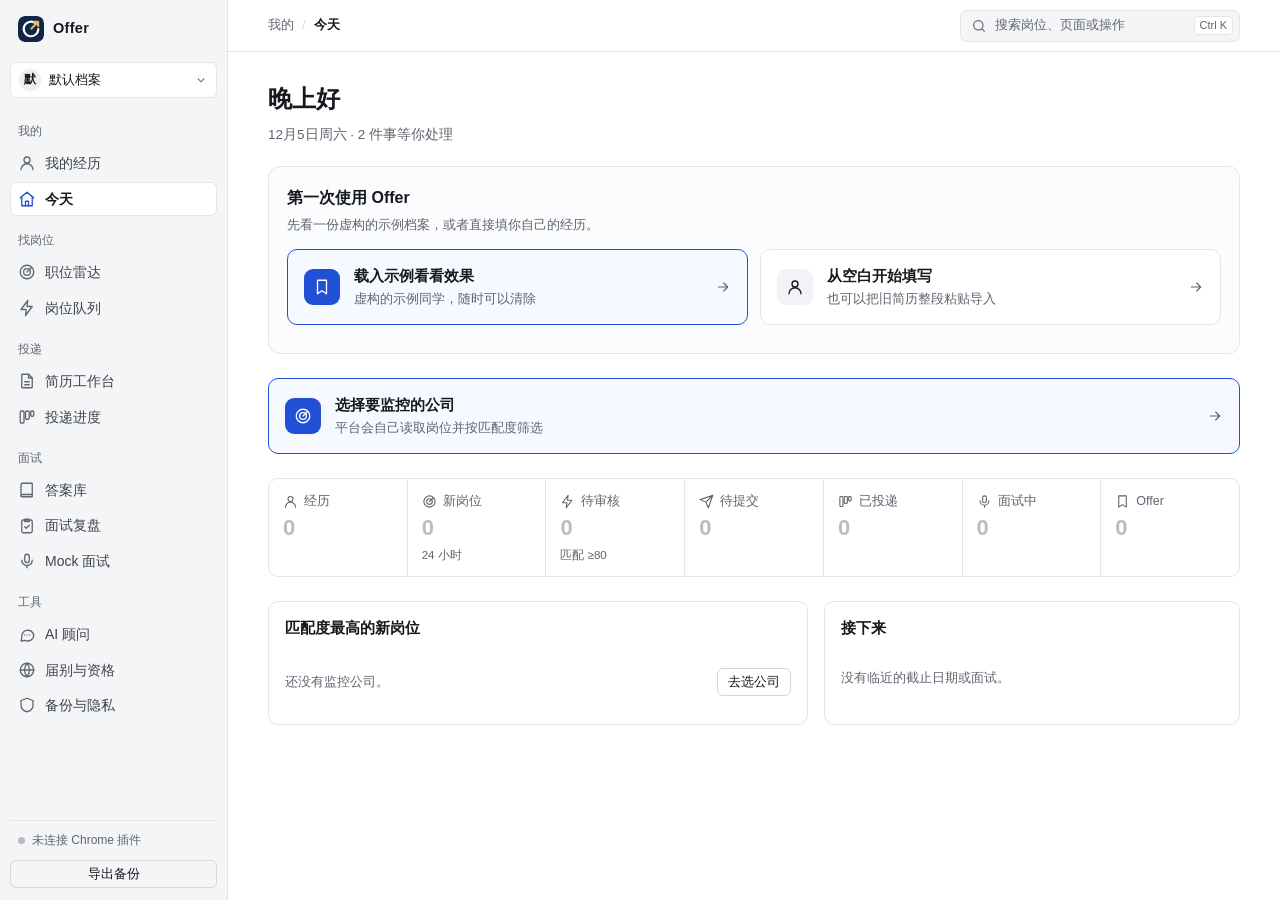
==== commit 5ad8508a: "Export applications to Excel, redesign interview review cards, add NetEase Leihuo reader - apps.js: " ====
--- a/index.html
+++ b/index.html
@@ -1375,6 +1375,34 @@
 #bankList .qa-meta{display:none}
 .ap-empty p{margin:0 0 12px;color:var(--t3);font-size:13.5px}
 
+/* ---------- 面试复盘 ---------- */
+.rvc{padding:18px 0;border-bottom:1px solid var(--bd)}
+.rvc-h{display:flex;justify-content:space-between;align-items:flex-start;gap:16px;flex-wrap:wrap}
+.rvc-t{display:flex;align-items:baseline;gap:10px;flex-wrap:wrap}
+.rvc-t b{font-size:16px;font-weight:600}
+.rvc-t span{font-size:14px;color:var(--t2)}
+.rvc-f{margin-top:4px;font-size:12.5px;color:var(--t3)}
+.rvc-r{display:flex;align-items:center;gap:10px}
+.rvc-badge{font-size:12.5px;font-weight:600;padding:2px 10px;border-radius:6px;background:#F1F3F6;color:var(--t2)}
+.rvc-badge.ok{background:#E7F4EC;color:#177245}
+.rvc-badge.bad{background:#FBEAE8;color:#B42318}
+.rvc-avg{display:inline-flex;align-items:baseline;gap:1px;color:var(--t1)}
+.rvc-avg b{font-size:17px;font-weight:600}
+.rvc-avg i{font-style:normal;font-size:12px;color:var(--t3)}
+.rvc-dims{display:flex;flex-wrap:wrap;gap:8px 14px;margin-top:12px}
+.rvc-sum{margin:12px 0 0;font-size:13.5px;line-height:1.8;color:var(--t2);max-width:80ch}
+.rvc-fails{margin-top:10px}
+.rvc-next{margin:10px 0 0;font-size:13.5px;line-height:1.75;color:var(--t1);max-width:80ch}
+.rvc-next b{display:inline-block;margin-right:8px;font-size:12px;color:#8F5200}
+.rvc-more{margin-top:12px}
+.rvc-more>summary{cursor:pointer;font-size:13px;color:var(--t3);list-style:none}
+.rvc-more>summary::-webkit-details-marker{display:none}
+.rvc-more>summary::before{content:"+";display:inline-block;width:14px;color:var(--t3)}
+.rvc-more[open]>summary::before{content:"–"}
+.rq-fix{margin-top:5px;color:#8F5200;font-size:13px}
+.rvc-act{display:flex;gap:8px;margin-top:12px}
+#reviewList .card{border:0;padding:0}
+
 /*@/QZ:shell.css*/
 /*@QZ:share/interview.css*/
 /* 面试模块（通用版）：只补通用版缺的基础样式，外观规则在 shell.css */
@@ -2616,9 +2644,10 @@
       </div>
     </div>
     <div class="rvx-aside">
-      ${(()=>{ const Q=(typeof apS==="function"?apS().queue:[]).filter(x=>["review","ready"].includes(x.status)&&(x.jd||"").length>80).sort((a,b)=>(b.score||0)-(a.score||0));
-        const picks=[...Q.slice(0,5).map(x=>({k:"q",id:x.id,co:x.company,ro:x.role,sc:x.score})),...jdApps.filter(a=>a.phase!=="实习期").slice(0,5).map(a=>({k:"a",id:a.id,co:a.company,ro:a.role}))].slice(0,6);
-        return picks.length?`<div class="card pad rvx-picks"><div class="rvx-h">一键开始</div>${picks.map(p=>`<button class="rvx-pick" onclick="${p.k==="q"?`rvFromQueue('${p.id}')`:`rvOpenApp('${p.id}')`}">${p.sc?`<span class="td-score ${p.sc>=90?"hi":""}">${p.sc}</span>`:`<span class="td-score">JD</span>`}<span class="td-jt"><b>${esc(p.co)}</b><span>${esc(p.ro)}</span></span></button>`).join("")}</div>`:""; })()}
+      ${(()=>{ const Q=(typeof apS==="function"?apS().queue:[]).filter(x=>["review","ready","opened","filled"].includes(x.status)).sort((a,b)=>(b.score||0)-(a.score||0));
+        const picks=[...Q.slice(0,6).map(x=>({k:"q",id:x.id,co:x.company,ro:x.role,sc:x.score,jd:(x.jd||"").length>80})),...jdApps.filter(a=>a.phase!=="实习期").slice(0,4).map(a=>({k:"a",id:a.id,co:a.company,ro:a.role,jd:true}))].slice(0,7);
+        return `<div class="card pad rvx-picks"><div class="rvx-h">从监控到的岗位开始</div>${picks.length?picks.map(p=>`<button class="rvx-pick" onclick="${p.k==="q"?`rvFromQueue('${p.id}')`:`rvOpenApp('${p.id}')`}" ${p.jd?"":'title="这个岗位还没读到完整 JD，点开后需要自己粘贴"'}>${p.sc?`<span class="td-score ${p.sc>=90?"hi":""}">${p.sc}</span>`:`<span class="td-score">JD</span>`}<span class="td-jt"><b>${esc(p.co)}</b><span>${esc(p.ro)}${p.jd?"":" · 缺 JD"}</span></span></button>`).join("")
+          :`<p class="muted" style="font-size:13px;line-height:1.8;margin:0">岗位队列里还没有岗位。去<a href="javascript:go('radar')">职位雷达</a>选公司刷新，匹配度 80 以上的会进入<a href="javascript:go('auto')">岗位队列</a>，在那里点「加入投递」就会用这个岗位的 JD 生成简历。</p>`}</div>`; })()}
       <div class="card pad"><div class="rvx-h">最近的秋招投递</div>
         ${recent.length?recent.map(a=>`<div class="rvx-recent" onclick="rvOpenApp('${a.id}')"><b>${esc(a.company)}</b><span>${esc(a.role)}</span><span class="tag ${stageTag(a.stage)}">${esc(a.stage)}</span></div>`).join("")
           :`<div class="muted" style="font-size:13px;line-height:1.8">还没有秋招投递。</div>`}
@@ -3714,6 +3743,11 @@
         const r2=await ping(base+"/v1"); if(r2&&r2.status!==404){ res=r2; base+="/v1"; fixed=base; agSaveSetting("base",base); }
       }
       if(!res) throw new Error(`连不上 ${base}/chat/completions：检查接口地址（通常以 /v1 结尾，以服务商文档为准）和网络。`);
+      /* 小米 MiMo：按量付费（sk-）和套餐（tp-）用不同地址，401 时自动换另一个地址再试 */
+      if(!res.ok&&res.status===401&&/xiaomimimo\.com/.test(base)){
+        const alts=[/^tp-/i.test(key)?"https://token-plan-cn.xiaomimimo.com/v1":"https://api.xiaomimimo.com/v1","https://token-plan-cn.xiaomimimo.com/v1","https://api.xiaomimimo.com/v1"].filter((x,i,a2)=>a2.indexOf(x)===i&&x!==base);
+        for(const alt of alts){ const r2=await ping(alt); if(r2&&r2.ok){ res=r2; base=alt; fixed=alt; agSaveSetting("base",alt); break; } }
+      }
       if(!res.ok&&res.status===401&&/xiaomimimo\.com/.test(base)){
         const tp=/^tp-/i.test(key), onPlan=/token-plan/i.test(base);
         throw new Error(tp&&!onPlan?"这是 MiMo Token Plan 的 Key（tp- 开头），要配套用套餐自己的接口地址：在 platform.xiaomimimo.com → Token Plan → 套餐管理里复制 Base URL（形如 https://token-plan-xxx.xiaomimimo.com/v1）填到上面。"
@@ -3988,7 +4022,7 @@
 /*@/QZ:agent.js*//*@QZ:sites.js*/
 /* 来源库：各公司校招官网。auto=true 表示 2026-09-18 实测能自动收集岗位并读出 JD。线上版本 sites.json 会自动检查更新 */
 const QZ_SITES_VER="2026-09-19";
-const QZ_SITES=[{"co": "腾讯", "cat": "互联网大厂", "url": "https://join.qq.com/post.html?query=p_1", "auto": false, "note": "用本机后端打开 Offer 时，直接读取腾讯招聘接口，不用手动筛选、不用插件（2026-09-19 实测）。双击 HTML 离线使用时仍需在官网筛选后粘贴列表页网址。", "direct": "腾讯招聘"}, {"co": "字节跳动", "cat": "互联网大厂", "url": "https://jobs.bytedance.com/campus/position", "auto": true}, {"co": "阿里巴巴（含阿里国际、阿里云）", "cat": "互联网大厂", "url": "https://campus-talent.alibaba.com/campus/position?batchId=100000760001", "auto": true}, {"co": "美团", "cat": "互联网大厂", "url": "https://zhaopin.meituan.com/web/position?hiringType=2_1", "auto": true}, {"co": "京东", "cat": "互联网大厂", "url": "https://campus.jd.com/#/jobs", "auto": true}, {"co": "百度", "cat": "互联网大厂", "url": "https://talent.baidu.com/jobs/list?recruitType=GRADUATE", "auto": true}, {"co": "快手", "cat": "互联网大厂", "url": "https://campus.kuaishou.cn/#/campus/jobs", "auto": false, "note": "用本机后端打开 Offer 时，直接读取快手校招接口，不用手动筛选、不用插件（2026-09-19 实测）。双击 HTML 离线使用时仍需在官网筛选后粘贴列表页网址。", "direct": "快手校招"}, {"co": "网易", "cat": "互联网大厂", "url": "https://campus.163.com/app/job/position", "auto": false, "note": "用本机后端打开 Offer 时，直接读取网易校招接口，不用手动筛选、不用插件（2026-09-19 实测）。双击 HTML 离线使用时仍需在官网筛选后粘贴列表页网址。", "direct": "网易校招"}, {"co": "小红书", "cat": "互联网大厂", "url": "https://job.xiaohongshu.com/campus/position", "auto": true}, {"co": "哔哩哔哩", "cat": "互联网大厂", "url": "https://jobs.bilibili.com/campus/positions", "auto": true}, {"co": "滴滴", "cat": "互联网大厂", "url": "https://campus.didiglobal.com/campus_apply/didiglobal/96064#/jobs", "auto": true}, {"co": "小米", "cat": "互联网大厂", "url": "https://xiaomi.jobs.f.mioffice.cn/campus/", "auto": false, "note": "用本机后端打开 Offer 时，直接读取飞书招聘接口，不用手动筛选、不用插件（2026-09-19 实测）。双击 HTML 离线使用时仍需在官网筛选后粘贴列表页网址。", "direct": "飞书招聘"}, {"co": "华为", "cat": "互联网大厂", "url": "https://career.huawei.com/reccampportal/portal5/campus-recruitment.html", "auto": false, "note": "列表需要在官网上先选项目 / 职能，或需要登录：点开筛好后把网址加到「岗位来源」"}, {"co": "荣耀", "cat": "互联网大厂", "url": "https://career.honor.com/SU61b9b9992f9d24431f5050a5/pb/school.html", "auto": false, "note": "列表需要在官网上先选项目 / 职能，或需要登录：点开筛好后把网址加到「岗位来源」"}, {"co": "拼多多 / Temu", "cat": "出海", "url": "https://careers.pddglobalhr.com/campus/grad", "auto": true}, {"co": "携程", "cat": "出海", "url": "https://careers.trip.com/#/campus/job", "auto": false, "note": "列表需要在官网上先选项目 / 职能，或需要登录：点开筛好后把网址加到「岗位来源」"}, {"co": "OPPO", "cat": "出海", "url": "https://careers.oppo.com/university/oppo/campus/post", "auto": true}, {"co": "vivo", "cat": "出海", "url": "https://hr-campus.vivo.com/campus", "auto": false, "note": "用本机后端打开 Offer 时，直接读取北森接口，不用手动筛选、不用插件（2026-09-19 实测）。双击 HTML 离线使用时仍需在官网筛选后粘贴列表页网址。", "direct": "北森"}, {"co": "SHEIN", "cat": "出海", "url": "https://careers.shein.com/Students-&-Graduates", "auto": false, "note": "列表需要在官网上先选项目 / 职能，或需要登录：点开筛好后把网址加到「岗位来源」"}, {"co": "安克创新", "cat": "出海", "url": "https://anker-in.jobs.feishu.cn/campushirecn/", "auto": true, "direct": "飞书招聘"}, {"co": "TikTok", "cat": "出海", "url": "https://lifeattiktok.com/search?recruitment_id_list=202", "auto": false, "note": "用本机后端打开 Offer 时，直接读取TikTok 招聘接口，不用手动筛选、不用插件（2026-09-19 实测）。双击 HTML 离线使用时仍需在官网筛选后粘贴列表页网址。", "direct": "TikTok 招聘"}, {"co": "传音控股", "cat": "出海", "url": "https://transsion.zhiye.com/campus/jobs", "auto": true, "direct": "北森"}, {"co": "名创优品", "cat": "出海", "url": "https://miniso.zhiye.com/campus/jobs", "auto": true, "direct": "北森"}, {"co": "泡泡玛特", "cat": "出海", "url": "https://popmart.zhiye.com/campus/jobs", "auto": false, "note": "用本机后端打开 Offer 时，直接读取北森接口，不用手动筛选、不用插件（2026-09-19 实测）。双击 HTML 离线使用时仍需在官网筛选后粘贴列表页网址。", "direct": "北森"}, {"co": "米哈游", "cat": "出海", "url": "https://jobs.mihoyo.com/#/campus/position", "auto": false, "note": "用本机后端打开 Offer 时，直接读取米哈游招聘接口，不用手动筛选、不用插件（2026-09-19 实测）。双击 HTML 离线使用时仍需在官网筛选后粘贴列表页网址。", "direct": "米哈游招聘"}, {"co": "莉莉丝", "cat": "出海", "url": "https://lilithgames.jobs.feishu.cn/campus", "auto": true, "direct": "飞书招聘"}, {"co": "大疆", "cat": "出海", "url": "https://apply.careers.dji.com/campus-recruitment/dji/143359?locale=zh-CN#/jobs", "auto": true}, {"co": "比亚迪", "cat": "出海", "url": "https://job.byd.com/portal/pc/", "auto": false, "note": "列表需要在官网上先选项目 / 职能，或需要登录：点开筛好后把网址加到「岗位来源」"}, {"co": "蚂蚁国际", "cat": "出海", "url": "https://www.ant-intl.com/cn/job-search-campus/", "auto": false, "note": "用本机后端打开 Offer 时，直接读取蚂蚁招聘接口，不用手动筛选、不用插件（2026-09-19 实测）。双击 HTML 离线使用时仍需在官网筛选后粘贴列表页网址。", "direct": "蚂蚁招聘"}, {"co": "月之暗面", "cat": "AI 与机器人", "url": "https://moonshot.jobs.feishu.cn/campus", "auto": false, "note": "用本机后端打开 Offer 时，直接读取飞书招聘接口，不用手动筛选、不用插件（2026-09-19 实测）。双击 HTML 离线使用时仍需在官网筛选后粘贴列表页网址。", "direct": "飞书招聘"}, {"co": "智谱", "cat": "AI 与机器人", "url": "https://zhipu-ai.jobs.feishu.cn/zhipucampus/position/list", "auto": true, "direct": "飞书招聘"}, {"co": "MiniMax", "cat": "AI 与机器人", "url": "https://vrfi1sk8a0.jobs.feishu.cn/379481", "auto": true, "direct": "飞书招聘"}, {"co": "阶跃星辰", "cat": "AI 与机器人", "url": "https://app.mokahr.com/campus-recruitment/step/141903", "auto": false, "note": "列表需要在官网上先选项目 / 职能，或需要登录：点开筛好后把网址加到「岗位来源」"}, {"co": "DeepSeek", "cat": "AI 与机器人", "url": "https://app.mokahr.com/campus_apply/high-flyer/4605#/jobs", "auto": false, "note": "列表需要在官网上先选项目 / 职能，或需要登录：点开筛好后把网址加到「岗位来源」"}, {"co": "商汤科技", "cat": "AI 与机器人", "url": "https://hr.sensetime.com/", "auto": false, "note": "列表需要在官网上先选项目 / 职能，或需要登录：点开筛好后把网址加到「岗位来源」"}, {"co": "宇树科技", "cat": "AI 与机器人", "url": "https://unitree.zhiye.com/", "auto": false, "note": "用本机后端打开 Offer 时，直接读取北森接口，不用手动筛选、不用插件（2026-09-19 实测）。双击 HTML 离线使用时仍需在官网筛选后粘贴列表页网址。", "direct": "北森"}, {"co": "得物", "cat": "新消费", "url": "https://campus.dewu.com/578078", "auto": false, "note": "用本机后端打开 Offer 时，直接读取飞书招聘接口，不用手动筛选、不用插件（2026-09-19 实测）。双击 HTML 离线使用时仍需在官网筛选后粘贴列表页网址。", "direct": "飞书招聘"}, {"co": "蔚来", "cat": "新能源", "url": "https://nio.jobs.feishu.cn/campus", "auto": true, "direct": "飞书招聘"}, {"co": "理想汽车", "cat": "新能源", "url": "https://li.jobs.feishu.cn/", "auto": true, "direct": "飞书招聘"}, {"co": "小鹏汽车", "cat": "新能源", "url": "https://xiaopeng.jobs.feishu.cn/campus", "auto": false, "note": "用本机后端打开 Offer 时，直接读取飞书招聘接口，不用手动筛选、不用插件（2026-09-19 实测）。双击 HTML 离线使用时仍需在官网筛选后粘贴列表页网址。", "direct": "飞书招聘"}, {"co": "宁德时代", "cat": "新能源", "url": "https://app.mokahr.com/campus-recruitment/catlhr/148948#/jobs", "auto": true}, {"co": "蚂蚁集团", "cat": "金融", "url": "https://talent.antgroup.com/campus-full-list", "auto": false, "note": "用本机后端打开 Offer 时，直接读取蚂蚁招聘接口，不用手动筛选、不用插件（2026-09-19 实测）。双击 HTML 离线使用时仍需在官网筛选后粘贴列表页网址。", "direct": "蚂蚁招聘"}, {"co": "招商银行", "cat": "金融", "url": "https://career.cmbchina.com/", "auto": false, "note": "列表需要在官网上先选项目 / 职能，或需要登录：点开筛好后把网址加到「岗位来源」"}, {"co": "微众银行", "cat": "金融", "url": "https://campus.webank.com/campus-recruitment/webankhr/18005", "auto": false, "note": "列表需要在官网上先选项目 / 职能，或需要登录：点开筛好后把网址加到「岗位来源」"}, {"co": "中国平安", "cat": "金融", "url": "https://campus.pingan.com/", "auto": false, "note": "列表需要在官网上先选项目 / 职能，或需要登录：点开筛好后把网址加到「岗位来源」"}, {"co": "中金公司", "cat": "金融", "url": "https://cicc.zhiye.com/campus", "auto": false, "note": "用本机后端打开 Offer 时，直接读取北森接口，不用手动筛选、不用插件（2026-09-19 实测）。双击 HTML 离线使用时仍需在官网筛选后粘贴列表页网址。", "direct": "北森"}, {"co": "中信证券", "cat": "金融", "url": "https://careers.citics.com/", "auto": false, "note": "列表需要在官网上先选项目 / 职能，或需要登录：点开筛好后把网址加到「岗位来源」"}, {"co": "华泰证券", "cat": "金融", "url": "https://wecruit.hotjob.cn/SU6419745cbef57c635fe10142/pb/school.html?projectCode=107103&channelId=61d886b0bef57c659fd91ea8", "auto": false, "note": "列表需要在官网上先选项目 / 职能，或需要登录：点开筛好后把网址加到「岗位来源」"}, {"co": "欧莱雅", "cat": "快消外企", "url": "https://careers.loreal.com/zh_CN/content/Students", "auto": false, "note": "列表需要在官网上先选项目 / 职能，或需要登录：点开筛好后把网址加到「岗位来源」"}, {"co": "宝洁", "cat": "快消外企", "url": "https://www.pgcareers.com/cn/zh", "auto": false, "note": "列表需要在官网上先选项目 / 职能，或需要登录：点开筛好后把网址加到「岗位来源」"}];
+const QZ_SITES=[{"co": "腾讯", "cat": "互联网大厂", "url": "https://join.qq.com/post.html?query=p_1", "auto": false, "note": "用本机后端打开 Offer 时，直接读取腾讯招聘接口，不用手动筛选、不用插件（2026-09-19 实测）。双击 HTML 离线使用时仍需在官网筛选后粘贴列表页网址。", "direct": "腾讯招聘"}, {"co": "字节跳动", "cat": "互联网大厂", "url": "https://jobs.bytedance.com/campus/position", "auto": true}, {"co": "阿里巴巴（含阿里国际、阿里云）", "cat": "互联网大厂", "url": "https://campus-talent.alibaba.com/campus/position?batchId=100000760001", "auto": true}, {"co": "美团", "cat": "互联网大厂", "url": "https://zhaopin.meituan.com/web/position?hiringType=2_1", "auto": true}, {"co": "京东", "cat": "互联网大厂", "url": "https://campus.jd.com/#/jobs", "auto": true}, {"co": "百度", "cat": "互联网大厂", "url": "https://talent.baidu.com/jobs/list?recruitType=GRADUATE", "auto": true}, {"co": "快手", "cat": "互联网大厂", "url": "https://campus.kuaishou.cn/#/campus/jobs", "auto": false, "note": "用本机后端打开 Offer 时，直接读取快手校招接口，不用手动筛选、不用插件（2026-09-19 实测）。双击 HTML 离线使用时仍需在官网筛选后粘贴列表页网址。", "direct": "快手校招"}, {"co": "网易", "cat": "互联网大厂", "url": "https://campus.163.com/app/job/position", "auto": false, "note": "用本机后端打开 Offer 时，直接读取网易校招接口，不用手动筛选、不用插件（2026-09-19 实测）。双击 HTML 离线使用时仍需在官网筛选后粘贴列表页网址。", "direct": "网易校招"}, {"co": "网易雷火", "cat": "互联网大厂", "url": "https://leihuo.163.com/campus/#/full", "auto": false, "direct": "网易雷火", "note": "网易游戏雷火事业群，独立的招聘系统。用本机后端打开 Offer 时直接读取（2026-09-20 实测 63 个岗位）。"}, {"co": "小红书", "cat": "互联网大厂", "url": "https://job.xiaohongshu.com/campus/position", "auto": true}, {"co": "哔哩哔哩", "cat": "互联网大厂", "url": "https://jobs.bilibili.com/campus/positions", "auto": true}, {"co": "滴滴", "cat": "互联网大厂", "url": "https://campus.didiglobal.com/campus_apply/didiglobal/96064#/jobs", "auto": true}, {"co": "小米", "cat": "互联网大厂", "url": "https://xiaomi.jobs.f.mioffice.cn/campus/", "auto": false, "note": "用本机后端打开 Offer 时，直接读取飞书招聘接口，不用手动筛选、不用插件（2026-09-19 实测）。双击 HTML 离线使用时仍需在官网筛选后粘贴列表页网址。", "direct": "飞书招聘"}, {"co": "华为", "cat": "互联网大厂", "url": "https://career.huawei.com/reccampportal/portal5/campus-recruitment.html", "auto": false, "note": "列表需要在官网上先选项目 / 职能，或需要登录：点开筛好后把网址加到「岗位来源」"}, {"co": "荣耀", "cat": "互联网大厂", "url": "https://career.honor.com/SU61b9b9992f9d24431f5050a5/pb/school.html", "auto": false, "note": "列表需要在官网上先选项目 / 职能，或需要登录：点开筛好后把网址加到「岗位来源」"}, {"co": "拼多多 / Temu", "cat": "出海", "url": "https://careers.pddglobalhr.com/campus/grad", "auto": true}, {"co": "携程", "cat": "出海", "url": "https://careers.trip.com/#/campus/job", "auto": false, "note": "列表需要在官网上先选项目 / 职能，或需要登录：点开筛好后把网址加到「岗位来源」"}, {"co": "OPPO", "cat": "出海", "url": "https://careers.oppo.com/university/oppo/campus/post", "auto": true}, {"co": "vivo", "cat": "出海", "url": "https://hr-campus.vivo.com/campus", "auto": false, "note": "用本机后端打开 Offer 时，直接读取北森接口，不用手动筛选、不用插件（2026-09-19 实测）。双击 HTML 离线使用时仍需在官网筛选后粘贴列表页网址。", "direct": "北森"}, {"co": "SHEIN", "cat": "出海", "url": "https://careers.shein.com/Students-&-Graduates", "auto": false, "note": "列表需要在官网上先选项目 / 职能，或需要登录：点开筛好后把网址加到「岗位来源」"}, {"co": "安克创新", "cat": "出海", "url": "https://anker-in.jobs.feishu.cn/campushirecn/", "auto": true, "direct": "飞书招聘"}, {"co": "TikTok", "cat": "出海", "url": "https://lifeattiktok.com/search?recruitment_id_list=202", "auto": false, "note": "用本机后端打开 Offer 时，直接读取TikTok 招聘接口，不用手动筛选、不用插件（2026-09-19 实测）。双击 HTML 离线使用时仍需在官网筛选后粘贴列表页网址。", "direct": "TikTok 招聘"}, {"co": "传音控股", "cat": "出海", "url": "https://transsion.zhiye.com/campus/jobs", "auto": true, "direct": "北森"}, {"co": "名创优品", "cat": "出海", "url": "https://miniso.zhiye.com/campus/jobs", "auto": true, "direct": "北森"}, {"co": "泡泡玛特", "cat": "出海", "url": "https://popmart.zhiye.com/campus/jobs", "auto": false, "note": "用本机后端打开 Offer 时，直接读取北森接口，不用手动筛选、不用插件（2026-09-19 实测）。双击 HTML 离线使用时仍需在官网筛选后粘贴列表页网址。", "direct": "北森"}, {"co": "米哈游", "cat": "出海", "url": "https://jobs.mihoyo.com/#/campus/position", "auto": false, "note": "用本机后端打开 Offer 时，直接读取米哈游招聘接口，不用手动筛选、不用插件（2026-09-19 实测）。双击 HTML 离线使用时仍需在官网筛选后粘贴列表页网址。", "direct": "米哈游招聘"}, {"co": "莉莉丝", "cat": "出海", "url": "https://lilithgames.jobs.feishu.cn/campus", "auto": true, "direct": "飞书招聘"}, {"co": "大疆", "cat": "出海", "url": "https://apply.careers.dji.com/campus-recruitment/dji/143359?locale=zh-CN#/jobs", "auto": true}, {"co": "比亚迪", "cat": "出海", "url": "https://job.byd.com/portal/pc/", "auto": false, "note": "列表需要在官网上先选项目 / 职能，或需要登录：点开筛好后把网址加到「岗位来源」"}, {"co": "蚂蚁国际", "cat": "出海", "url": "https://www.ant-intl.com/cn/job-search-campus/", "auto": false, "note": "用本机后端打开 Offer 时，直接读取蚂蚁招聘接口，不用手动筛选、不用插件（2026-09-19 实测）。双击 HTML 离线使用时仍需在官网筛选后粘贴列表页网址。", "direct": "蚂蚁招聘"}, {"co": "月之暗面", "cat": "AI 与机器人", "url": "https://moonshot.jobs.feishu.cn/campus", "auto": false, "note": "用本机后端打开 Offer 时，直接读取飞书招聘接口，不用手动筛选、不用插件（2026-09-19 实测）。双击 HTML 离线使用时仍需在官网筛选后粘贴列表页网址。", "direct": "飞书招聘"}, {"co": "智谱", "cat": "AI 与机器人", "url": "https://zhipu-ai.jobs.feishu.cn/zhipucampus/position/list", "auto": true, "direct": "飞书招聘"}, {"co": "MiniMax", "cat": "AI 与机器人", "url": "https://vrfi1sk8a0.jobs.feishu.cn/379481", "auto": true, "direct": "飞书招聘"}, {"co": "阶跃星辰", "cat": "AI 与机器人", "url": "https://app.mokahr.com/campus-recruitment/step/141903", "auto": false, "note": "列表需要在官网上先选项目 / 职能，或需要登录：点开筛好后把网址加到「岗位来源」"}, {"co": "DeepSeek", "cat": "AI 与机器人", "url": "https://app.mokahr.com/campus_apply/high-flyer/4605#/jobs", "auto": false, "note": "列表需要在官网上先选项目 / 职能，或需要登录：点开筛好后把网址加到「岗位来源」"}, {"co": "商汤科技", "cat": "AI 与机器人", "url": "https://hr.sensetime.com/", "auto": false, "note": "列表需要在官网上先选项目 / 职能，或需要登录：点开筛好后把网址加到「岗位来源」"}, {"co": "宇树科技", "cat": "AI 与机器人", "url": "https://unitree.zhiye.com/", "auto": false, "note": "用本机后端打开 Offer 时，直接读取北森接口，不用手动筛选、不用插件（2026-09-19 实测）。双击 HTML 离线使用时仍需在官网筛选后粘贴列表页网址。", "direct": "北森"}, {"co": "得物", "cat": "新消费", "url": "https://campus.dewu.com/578078", "auto": false, "note": "用本机后端打开 Offer 时，直接读取飞书招聘接口，不用手动筛选、不用插件（2026-09-19 实测）。双击 HTML 离线使用时仍需在官网筛选后粘贴列表页网址。", "direct": "飞书招聘"}, {"co": "蔚来", "cat": "新能源", "url": "https://nio.jobs.feishu.cn/campus", "auto": true, "direct": "飞书招聘"}, {"co": "理想汽车", "cat": "新能源", "url": "https://li.jobs.feishu.cn/", "auto": true, "direct": "飞书招聘"}, {"co": "小鹏汽车", "cat": "新能源", "url": "https://xiaopeng.jobs.feishu.cn/campus", "auto": false, "note": "用本机后端打开 Offer 时，直接读取飞书招聘接口，不用手动筛选、不用插件（2026-09-19 实测）。双击 HTML 离线使用时仍需在官网筛选后粘贴列表页网址。", "direct": "飞书招聘"}, {"co": "宁德时代", "cat": "新能源", "url": "https://app.mokahr.com/campus-recruitment/catlhr/148948#/jobs", "auto": true}, {"co": "蚂蚁集团", "cat": "金融", "url": "https://talent.antgroup.com/campus-full-list", "auto": false, "note": "用本机后端打开 Offer 时，直接读取蚂蚁招聘接口，不用手动筛选、不用插件（2026-09-19 实测）。双击 HTML 离线使用时仍需在官网筛选后粘贴列表页网址。", "direct": "蚂蚁招聘"}, {"co": "招商银行", "cat": "金融", "url": "https://career.cmbchina.com/", "auto": false, "note": "按分行发布招聘公告，每份公告单独投递，没有统一岗位列表（2026-09-20 实测）。在公告里选好分行后再投。"}, {"co": "微众银行", "cat": "金融", "url": "https://campus.webank.com/campus-recruitment/webankhr/18005", "auto": false, "note": "列表需要在官网上先选项目 / 职能，或需要登录：点开筛好后把网址加到「岗位来源」"}, {"co": "中国平安", "cat": "金融", "url": "https://campus.pingan.com/", "auto": false, "note": "岗位列表未提供公开接口（2026-09-20 实测），需要在官网筛选后把列表页网址加到「岗位来源」。"}, {"co": "中金公司", "cat": "金融", "url": "https://cicc.zhiye.com/campus", "auto": false, "note": "用本机后端打开 Offer 时，直接读取北森接口，不用手动筛选、不用插件（2026-09-19 实测）。双击 HTML 离线使用时仍需在官网筛选后粘贴列表页网址。", "direct": "北森"}, {"co": "中信证券", "cat": "金融", "url": "https://careers.citics.com/", "auto": false, "note": "列表需要在官网上先选项目 / 职能，或需要登录：点开筛好后把网址加到「岗位来源」"}, {"co": "华泰证券", "cat": "金融", "url": "https://wecruit.hotjob.cn/SU6419745cbef57c635fe10142/pb/school.html?projectCode=107103&channelId=61d886b0bef57c659fd91ea8", "auto": false, "note": "列表需要在官网上先选项目 / 职能，或需要登录：点开筛好后把网址加到「岗位来源」"}, {"co": "欧莱雅", "cat": "快消外企", "url": "https://careers.loreal.com/zh_CN/content/Students", "auto": false, "note": "列表需要在官网上先选项目 / 职能，或需要登录：点开筛好后把网址加到「岗位来源」"}, {"co": "宝洁", "cat": "快消外企", "url": "https://www.pgcareers.com/cn/zh", "auto": false, "note": "列表需要在官网上先选项目 / 职能，或需要登录：点开筛好后把网址加到「岗位来源」"}];
 
 /*@/QZ:sites.js*//*@QZ:autopilot.js*/
 
@@ -4451,7 +4485,7 @@
   return site&&typeof qzDirOf==="function"?qzDirOf(site.cat):"biz";
 }
 /* 后端能直接读取的招聘系统：以后端 /api/jobs/sources/direct 为准（启动时拉取），这里是离线时的备份 */
-let QZ_DIRECT=[[/^https?:\/\/([^/]+\.(jobs\.feishu\.cn|jobs\.f\.mioffice\.cn)|campus\.dewu\.com)(\/|$)/i,"飞书招聘"],[/^https?:\/\/([^/]+\.zhiye\.com|hr-campus\.vivo\.com)(\/|$)/i,"北森"],[/^https?:\/\/join\.qq\.com(\/|$)/i,"腾讯招聘"],[/^https?:\/\/campus\.kuaishou\.cn(\/|$)/i,"快手校招"],[/^https?:\/\/campus(\.game)?\.163\.com(\/|$)/i,"网易校招"],[/^https?:\/\/jobs\.mihoyo\.com(\/|$)/i,"米哈游招聘"],[/^https?:\/\/(talent\.antgroup\.com|www\.ant-intl\.com)(\/|$)/i,"蚂蚁招聘"],[/^https?:\/\/lifeattiktok\.com(\/|$)/i,"TikTok 招聘"]];
+let QZ_DIRECT=[[/^https?:\/\/([^/]+\.(jobs\.feishu\.cn|jobs\.f\.mioffice\.cn)|campus\.dewu\.com)(\/|$)/i,"飞书招聘"],[/^https?:\/\/([^/]+\.zhiye\.com|hr-campus\.vivo\.com)(\/|$)/i,"北森"],[/^https?:\/\/join\.qq\.com(\/|$)/i,"腾讯招聘"],[/^https?:\/\/campus\.kuaishou\.cn(\/|$)/i,"快手校招"],[/^https?:\/\/campus(\.game)?\.163\.com(\/|$)/i,"网易校招"],[/^https?:\/\/jobs\.mihoyo\.com(\/|$)/i,"米哈游招聘"],[/^https?:\/\/(talent\.antgroup\.com|www\.ant-intl\.com)(\/|$)/i,"蚂蚁招聘"],[/^https?:\/\/lifeattiktok\.com(\/|$)/i,"TikTok 招聘"],[/^https?:\/\/(leihuo\.163\.com|xiaozhao\.leihuo\.netease\.com)(\/|$)/i,"网易雷火"]];
 async function qzDirectSync(){ try{ const xs=await qzApi("/jobs/sources/direct"); if(Array.isArray(xs)&&xs.length) QZ_DIRECT=xs.map(x=>[new RegExp(x.pattern,"i"),x.system]); }catch(e){} }
 setTimeout(()=>{ if(typeof QZ_BACKEND!=="undefined"&&QZ_BACKEND.online) qzDirectSync().then(()=>{ if(typeof rdVisible==="function"&&rdVisible()) renderRadar(); }); },1500);
 /* 这个来源能不能由本机后端直接读取（不开网页、不用插件） */
@@ -4712,7 +4746,17 @@
 }
 function qzShell(){
   qzBrand(); qzTop(); qzNav();
-  if(!window.__qzGo){ window.__qzGo=go; window.go=function(v){ const r=window.__qzGo(v); qzSync(); return r; }; }
+  /* 页面切换写进浏览历史：浏览器的后退 / 前进、触控板左右滑都能用 */
+  if(!window.__qzGo){
+    window.__qzGo=go;
+    window.go=function(v,fromHistory){
+      const r=window.__qzGo(v); qzSync();
+      try{ if(!fromHistory&&document.getElementById("v-"+v)&&(history.state||{}).v!==v) history.pushState({v},"","#"+v); }catch(e){}
+      return r;
+    };
+    try{ const cur=qzCur(); history.replaceState({v:cur},"","#"+cur); }catch(e){}
+    window.addEventListener("popstate",e=>{ const v=(e.state&&e.state.v)||(location.hash||"").replace(/^#/,""); if(v&&document.getElementById("v-"+v)) window.go(v,true); });
+  }
   window.buildNav=qzNav;
   qzSync();
   window.addEventListener("message",e=>{ const d=e.data||{}; if(d.source==="qzzt-ext"&&d.type==="HELLO") setTimeout(()=>{ qzExtState(); qzBadges(); },50); });
@@ -4766,8 +4810,12 @@
     if(typeof load==="function") load(); else S=state;
     const cur=(document.querySelector(".view.on")||{id:"v-dash"}).id.slice(2), y=window.scrollY;
     if(typeof go==="function"){ go(cur); setTimeout(()=>window.scrollTo(0,y),0); }
-    if(JSON.stringify(S)!==before) qzApiSchedule();   // 迁移后有变化，回写后端
-    if(notify) toast("已同步其他窗口的更新");
+    /* 载入远端数据后不自动回推：多个窗口版本不一致时会互相改写、来回推送。
+       只有本机迁移确实改了数据、并且这一轮还没回推过时，才推一次。 */
+    if(JSON.stringify(S)!==before&&QZAPI.pushedFor!==QZAPI.version&&(QZAPI.applies||0)<3){ QZAPI.pushedFor=QZAPI.version; qzApiSchedule(); }
+    QZAPI.applies=(QZAPI.applies||0)+1; clearTimeout(QZAPI.applyTimer); QZAPI.applyTimer=setTimeout(()=>{ QZAPI.applies=0; QZAPI.warned=false; },20000);
+    if(QZAPI.applies>=3&&!QZAPI.warned){ QZAPI.warned=true; QZAPI.err="多个 Offer 窗口在互相覆盖：只留一个窗口，其余关掉后刷新"; }
+    if(notify) qzApiStatus();   // 静默刷新：只更新侧栏状态，不再弹提示
   }finally{ QZAPI.applying=false; }
 }
 
@@ -4782,8 +4830,8 @@
     if(r.status===409){
       const s=await (await fetch(qzApiUrl("state"),{cache:"no-store"})).json();
       QZAPI.version=s.version; if(s.state) qzApiApply(s.state,false);
-      toast("另一个窗口刚改过数据，已载入最新版本；你刚才这一步没有保存，请再做一次");
-    }else if(r.ok){ QZAPI.version=(await r.json()).version; QZAPI.err=""; }
+      QZAPI.err="另一个窗口刚改过，已载入最新版本"; qzApiStatus(); setTimeout(()=>{ if(QZAPI.err.startsWith("另一个窗口")){ QZAPI.err=""; qzApiStatus(); } },5000);
+    }else if(r.ok){ QZAPI.version=(await r.json()).version; QZAPI.err=""; QZAPI.at=new Date().toLocaleTimeString("zh-CN",{hour:"2-digit",minute:"2-digit"}); }
     else QZAPI.err="同步失败（"+r.status+"）";
   }catch(e){ QZAPI.err="连不上本机后端"; }
   finally{
@@ -4810,7 +4858,7 @@
   let el=document.getElementById("qzApi");
   if(!el){ el=document.createElement("div"); el.id="qzApi"; nr.prepend(el); }
   el.className="qz-ext"+(QZAPI.err?"":" on");
-  el.innerHTML=`<i></i>${QZAPI.err?esc(QZAPI.err):"本机后端 · 已同步"}`;
+  el.innerHTML=`<i></i>${QZAPI.err?esc(QZAPI.err):"本机后端 · 已同步"+(QZAPI.at?" "+QZAPI.at:"")}`;
   el.title=QZAPI.err?"":"数据保存在本机数据库，所有浏览器共用；其他窗口的修改会实时出现";
 }
 
@@ -5222,6 +5270,45 @@
 }
 function apReopen(id){ const a=S.apps.find(x=>x.id===id); if(!a) return; a.stage=a.failAt||"已投递"; a.result=""; a.st="pending"; a.failAt=""; save(); renderApps(); }
 
+
+/* ---------- 导出 Excel ----------
+   复用简历导出用的 zip 打包器生成真正的 .xlsx（两个工作表：投递记录、进度时间线），不依赖任何外部库。 */
+function apX(v){ return String(v==null?"":v).replace(/[&<>]/g,c=>({"&":"&amp;","<":"&lt;",">":"&gt;"}[c])).replace(/[\x00-\x08\x0b\x0c\x0e-\x1f]/g,""); }
+function apSheet(rows,widths){
+  const col=i=>{ let s="",n=i+1; while(n){ s=String.fromCharCode(64+((n-1)%26+1))+s; n=Math.floor((n-1)/26); } return s; };
+  const body=rows.map((r,ri)=>`<row r="${ri+1}">${r.map((v,ci)=>{
+    const num=typeof v==="number"&&isFinite(v);
+    return `<c r="${col(ci)}${ri+1}"${ri===0?' s="1"':""}${num?"":' t="inlineStr"'}>${num?`<v>${v}</v>`:`<is><t xml:space="preserve">${apX(v)}</t></is>`}</c>`;
+  }).join("")}</row>`).join("");
+  return `<?xml version="1.0" encoding="UTF-8"?><worksheet xmlns="http://schemas.openxmlformats.org/spreadsheetml/2006/main">
+    <cols>${(widths||[]).map((w,i)=>`<col min="${i+1}" max="${i+1}" width="${w}" customWidth="1"/>`).join("")}</cols>
+    <sheetData>${body}</sheetData></worksheet>`;
+}
+function apExport(){
+  if(typeof rvZip!=="function") return toast("这个版本不支持导出 Excel");
+  const all=(S.apps||[]), stageName=a=>{ const o=apOutcome(a); return o==="offer"?"已拿 Offer":o==="fail"?(a.failAt?`未通过（${AP_STEP[a.failAt]||a.failAt}）`:"未通过"):o==="quit"?"已放弃":o==="wish"?"想投 / 收藏":AP_STEP[a.stage]||a.stage||""; };
+  const head=["公司","部门","岗位","城市","渠道","当前阶段","这一轮","投递日期","截止日期","匹配度","投递用简历","复盘数","岗位链接","归类","备注"];
+  const rows=[head,...all.map(a=>[a.company||"",a.dept||"",a.role||"",a.city||"",a.channel||"",stageName(a),
+    ["active","wish"].includes(apOutcome(a))?({pending:"待定",pass:"通过",fail:"未通过"}[apCurStatus(a)]||""):"",String(a.date||""),String(a.deadline||""),
+    a.match?Number(a.match):"",(a.resumeSnap&&a.resumeSnap.file)||a.resumeFile||"",
+    (S.reviews||[]).filter(r=>r.appId===a.id).length,a.url||"",apPast(a)?"往期实习":"本季秋招",String(a.note||"").replace(/\s+/g," ").slice(0,300)])];
+  const tl=[["日期","公司","岗位","动作","阶段"]];
+  all.forEach(a=>(a.hist||[]).forEach(h=>tl.push([String(h.at||"").slice(0,10),a.company||"",a.role||"",{pass:"通过",fail:"未通过",set:"进入"}[h.st]||h.st||"",AP_STEP[h.stage]||h.stage||""])));
+  const sheets=[["投递记录",apSheet(rows,[16,16,26,12,10,14,8,12,12,8,26,8,40,10,40])],["进度时间线",apSheet(tl,[12,16,26,10,10])]];
+  const files=[
+    {name:"[Content_Types].xml",data:`<?xml version="1.0" encoding="UTF-8"?><Types xmlns="http://schemas.openxmlformats.org/package/2006/content-types"><Default Extension="rels" ContentType="application/vnd.openxmlformats-package.relationships+xml"/><Default Extension="xml" ContentType="application/xml"/><Override PartName="/xl/workbook.xml" ContentType="application/vnd.openxmlformats-officedocument.spreadsheetml.sheet.main+xml"/><Override PartName="/xl/styles.xml" ContentType="application/vnd.openxmlformats-officedocument.spreadsheetml.styles+xml"/>${sheets.map((x,i)=>`<Override PartName="/xl/worksheets/sheet${i+1}.xml" ContentType="application/vnd.openxmlformats-officedocument.spreadsheetml.worksheet+xml"/>`).join("")}</Types>`},
+    {name:"_rels/.rels",data:`<?xml version="1.0" encoding="UTF-8"?><Relationships xmlns="http://schemas.openxmlformats.org/package/2006/relationships"><Relationship Id="rId1" Type="http://schemas.openxmlformats.org/officeDocument/2006/relationships/officeDocument" Target="xl/workbook.xml"/></Relationships>`},
+    {name:"xl/workbook.xml",data:`<?xml version="1.0" encoding="UTF-8"?><workbook xmlns="http://schemas.openxmlformats.org/spreadsheetml/2006/main" xmlns:r="http://schemas.openxmlformats.org/officeDocument/2006/relationships"><sheets>${sheets.map((x,i)=>`<sheet name="${apX(x[0])}" sheetId="${i+1}" r:id="rId${i+1}"/>`).join("")}</sheets></workbook>`},
+    {name:"xl/_rels/workbook.xml.rels",data:`<?xml version="1.0" encoding="UTF-8"?><Relationships xmlns="http://schemas.openxmlformats.org/package/2006/relationships">${sheets.map((x,i)=>`<Relationship Id="rId${i+1}" Type="http://schemas.openxmlformats.org/officeDocument/2006/relationships/worksheet" Target="worksheets/sheet${i+1}.xml"/>`).join("")}<Relationship Id="rIdS" Type="http://schemas.openxmlformats.org/officeDocument/2006/relationships/styles" Target="styles.xml"/></Relationships>`},
+    {name:"xl/styles.xml",data:`<?xml version="1.0" encoding="UTF-8"?><styleSheet xmlns="http://schemas.openxmlformats.org/spreadsheetml/2006/main"><fonts count="2"><font><sz val="11"/><name val="Calibri"/></font><font><b/><sz val="11"/><name val="Calibri"/></font></fonts><fills count="1"><fill><patternFill patternType="none"/></fill></fills><borders count="1"><border/></borders><cellStyleXfs count="1"><xf/></cellStyleXfs><cellStyles count="1"><cellStyle name="Normal" xfId="0" builtinId="0"/></cellStyles><cellXfs count="2"><xf xfId="0"/><xf xfId="0" fontId="1" applyFont="1"/></cellXfs></styleSheet>`},
+    ...sheets.map((x,i)=>({name:`xl/worksheets/sheet${i+1}.xml`,data:x[1]})),
+  ];
+  const blob=new Blob([rvZip(files)],{type:"application/vnd.openxmlformats-officedocument.spreadsheetml.sheet"});
+  const a=document.createElement("a"); a.href=URL.createObjectURL(blob);
+  a.download=`投递进度_${qzDay()}.xlsx`; a.click(); setTimeout(()=>URL.revokeObjectURL(a.href),4000);
+  toast(`已导出 ${all.length} 条投递`);
+}
+
 /* ---------- 渲染 ---------- */
 function apStepper(a){
   const o=apOutcome(a), at=o==="fail"?(a.failAt||""):a.stage, idx=AP_FLOW.indexOf(at);
@@ -5292,7 +5379,7 @@
   if(!box){ box=document.createElement("div"); box.id="appsHome"; v.appendChild(box); }
   // 旧版的看板 / 列表 / 阶段条不再使用
   ["kanbanWrap","listWrap","appPhaseBar"].forEach(id=>{ const el=document.getElementById(id); if(el) el.style.display="none"; });
-  const ph=v.querySelector(".pagehead"); if(ph&&!ph.dataset.ap){ ph.dataset.ap=1; ph.innerHTML=`<div><h1>投递进度</h1><p id="apFacts"></p></div><div class="pg-act"><button class="btn pri" onclick="openApp()">新增投递</button></div>`; }
+  const ph=v.querySelector(".pagehead"); if(ph&&!ph.dataset.ap){ ph.dataset.ap=1; ph.innerHTML=`<div><h1>投递进度</h1><p id="apFacts"></p></div><div class="pg-act"><button class="btn" onclick="apExport()" title="导出 xlsx：投递记录 + 进度时间线">导出 Excel</button><button class="btn pri" onclick="openApp()">新增投递</button></div>`; }
   const all=(S.apps||[]), cur=all.filter(a=>!apPast(a)), past=all.filter(apPast);
   const by=k=>cur.filter(a=>apOutcome(a)===k);
   const F=[["active","进行中",by("active")],["wish","想投",by("wish")],["offer","Offer",by("offer")],["ended","已结束",[...by("fail"),...by("quit")]],["all","全部",cur]];
@@ -5302,7 +5389,7 @@
   list=list.slice().sort((a,b)=>{ const r={active:0,wish:1,offer:2,fail:3,quit:4}; return (r[apOutcome(a)]-r[apOutcome(b)])||String(apLastAt(b)).localeCompare(String(apLastAt(a))); });
   const sent=cur.filter(a=>apOutcome(a)!=="wish").length, intv=by("active").filter(a=>!["已投递","笔试/测评"].includes(a.stage)).length;
   const facts=document.getElementById("apFacts");
-  if(facts) facts.textContent=cur.length?`本季 ${cur.length} 个岗位：已投 ${sent} 个，面试中 ${intv} 个，Offer ${by("offer").length} 个，未通过 ${by("fail").length} 个。每一轮出结果后点「通过」或「未通过」，阶段会自动往下走。`:"本季还没有投递记录。";
+  if(facts) facts.textContent=cur.length?`本季 ${cur.length} 个岗位：已投 ${sent} 个，面试中 ${intv} 个，Offer ${by("offer").length} 个，未通过 ${by("fail").length} 个。每一轮出结果后点「通过」或「未通过」，阶段会自动往下走。`:`本季（2026 秋招）还没有投递记录${past.length?`；2024–2025 年投实习的 ${past.length} 条在「往期实习」里`:""}。`;
   // 漏斗条：各阶段占比，一眼看出卡在哪
   const seg=[["wish","想投",by("wish").length],["sent","已投递 / 笔试",by("active").filter(a=>["已投递","笔试/测评"].includes(a.stage)).length],["intv","面试中",intv],["offer","Offer",by("offer").length],["fail","已结束",by("fail").length+by("quit").length]];
   const tot=seg.reduce((n,s)=>n+s[2],0)||1;
@@ -5485,7 +5572,7 @@
   const n=p=>p==="全部"?S.reviews.length:S.reviews.filter(r=>(r.phase||"秋招")===p).length;
   box.innerHTML=["全部","秋招","实习期"].map(p=>
     `<div class="chip ${p===revPhase?"on":""}" onclick="revPhase='${p}';renderReviews()">${p} ${n(p)}</div>`).join("")
-    +`<span class="muted" style="margin-left:8px">「实习期」指投实习时的面试，不计入这次秋招的进度</span>`;
+    +`<span class="muted" style="margin-left:8px">「实习期」是投实习时的面试，不计入本季</span>`;
 }
 function renderReviews(){
   renderReviewAnalysis();
@@ -5497,27 +5584,29 @@
   document.getElementById("reviewList").innerHTML = list.length? list.map(r=>{
     const sc=(r.qs||[]).filter(q=>q.score);
     const avg=sc.length? sc.reduce((s,q)=>s+q.score,0)/sc.length : 0;
-    return `<div class="card pad" style="margin-bottom:14px">
-      <div style="display:flex;justify-content:space-between;align-items:flex-start;gap:12px;flex-wrap:wrap">
-        <div><div style="font-size:16px;font-weight:700">${esc(r.company)} · ${esc(r.role)}</div>
-          <div class="rv-meta">${[esc(r.round),r.date&&esc(r.date),r.interviewer&&esc(r.interviewer),r.minutes&&r.minutes+" 分钟",r.result&&`<b class="${r.result==="过"?"ok":"bad"}">${esc(r.result)}</b>`,avg&&`均分 ${avg.toFixed(1)}`].filter(Boolean).join(" · ")}
-          </div></div>
-        <div style="display:flex;gap:6px"><button class="btn sm" onclick="openReview('${r.id}')">编辑</button></div>
-      </div>
-      ${r.radar?`<div class="ablock"><h2 class="h5">能力自评</h2><div style="display:flex;gap:14px;flex-wrap:wrap">${
-        RADAR_DIMS.map(d=>{const v=(r.radar||{})[d]||0;return `<span class="rv-dim ${v&&v<3?"low":""}">${d} <b class="num">${v||"–"}</b></span>`}).join("")}</div></div>`:""}
-      ${r.signals?`<div class="ablock"><h2 class="h5">面试官反应信号</h2><div class="body">${nl2(r.signals)}</div></div>`:""}
-      ${r.summary?`<div class="ablock"><h2 class="h5">整体复盘</h2><div class="body">${nl2(r.summary)}</div></div>`:""}
-      ${r.nextAction?`<div class="ablock"><h2 class="h5">下一步动作</h2><div class="body">${nl2(r.nextAction)}</div></div>`:""}
-      <div class="ablock"><h2 class="h5">逐题记录（${(r.qs||[]).length}）</h2>
+    const fails=(r.qs||[]).flatMap(q=>q.fail||[]), lowN=(r.qs||[]).filter(q=>q.score&&q.score<=2).length;
+    return `<article class="rvc">
+      <header class="rvc-h">
+        <div><div class="rvc-t"><b>${esc(r.company)}</b><span>${esc(r.role)}</span></div>
+          <div class="rvc-f">${[esc(r.round),r.date&&esc(r.date),r.interviewer&&esc(r.interviewer),r.minutes&&r.minutes+" 分钟",(r.qs||[]).length+" 题"].filter(Boolean).join(" · ")}</div></div>
+        <div class="rvc-r">${r.result?`<span class="rvc-badge ${r.result==="过"?"ok":"bad"}">${esc(r.result)}</span>`:""}${avg?`<span class="rvc-avg" title="逐题自评均分"><b class="num">${avg.toFixed(1)}</b><i>/5</i></span>`:""}
+          <button class="btn sm ghost" onclick="openReview('${r.id}')">编辑</button></div>
+      </header>
+      ${r.radar?`<div class="rvc-dims">${RADAR_DIMS.map(d=>{const v=(r.radar||{})[d]||0;return `<span class="rv-dim ${v&&v<3?"low":""}">${d} <b class="num">${v||"–"}</b></span>`}).join("")}</div>`:""}
+      ${r.summary?`<p class="rvc-sum">${nl2(r.summary)}</p>`:""}
+      ${fails.length?`<div class="qj-risk rvc-fails">${[...new Set(fails)].slice(0,6).map(x=>`<span>${esc(x)}</span>`).join("")}</div>`:""}
+      ${r.nextAction?`<p class="rvc-next"><b>下一步</b>${esc(r.nextAction)}</p>`:""}
+      <details class="rvc-more"><summary>逐题记录（${(r.qs||[]).length}）${lowN?` · ${lowN} 题低分`:""}${r.signals?" · 面试官信号":""}</summary>
+        ${r.signals?`<div class="ablock"><h2 class="h5">面试官反应信号</h2><div class="body">${nl2(r.signals)}</div></div>`:""}
         ${(r.qs||[]).map(q=>`<div class="rq">
           <div class="rq-q">${esc(q.q)}<span class="rq-m">${[q.type&&esc(q.type),q.score&&`<b class="${q.score<3?"bad":""}">${q.score} / 5</b>`].filter(Boolean).join(" · ")}</span></div>
           ${(q.fail||[]).length?`<div class="rq-fail">失分：${q.fail.map(esc).join("、")}</div>`:""}
           ${q.my?`<div class="muted" style="margin-top:6px"><b>我答：</b>${esc(q.my)}</div>`:""}
-          ${q.fix?`<div style="margin-top:5px;color:var(--orange);font-size:13px"><b>下次改：</b>${esc(q.fix)}</div>`:""}
+          ${q.fix?`<div class="rq-fix"><b>下次改：</b>${esc(q.fix)}</div>`:""}
           <div class="rq-act"><button class="btn sm ghost" onclick="promoteToBank(${JSON.stringify(JSON.stringify(q.q))})">存入答案库</button></div>
-        </div>`).join("")}</div>
-    </div>`;}).join("")
+        </div>`).join("")}</details>
+      <footer class="rvc-act">${lowN?`<button class="btn sm" onclick="drillWeak()">针对低分题开 Mock</button>`:""}<button class="btn sm ghost" onclick="go('mock')">再练一轮</button></footer>
+    </article>`;}).join("")
    : '<div class="card"><div class="empty"><div class="ic">🗒️</div>还没有复盘。这是整套系统里最值钱的模块——面完 30 分钟内记下来。</div></div>';
 }
 function renderReviewAnalysis(){
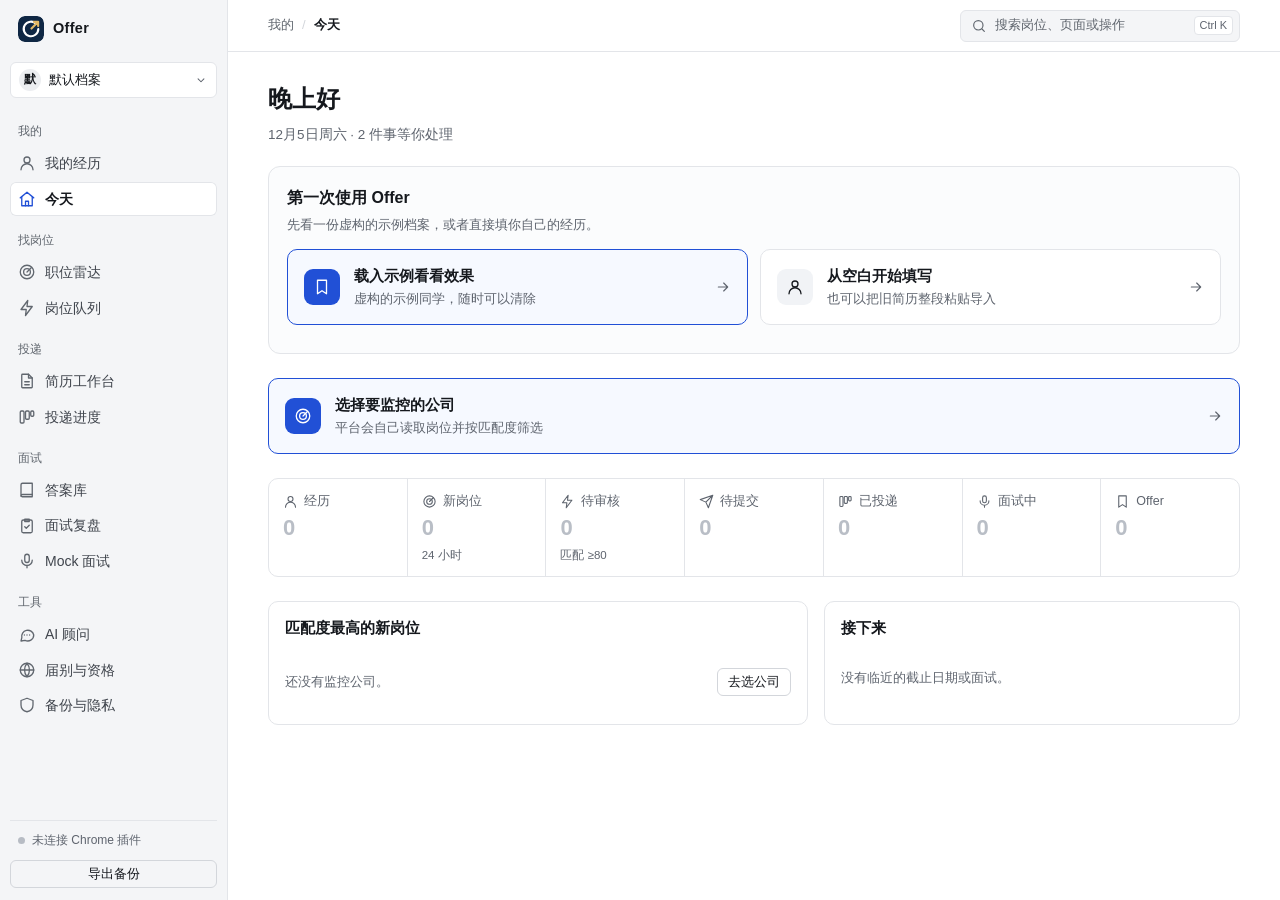
==== commit 6de2f654: "Rename generic app to Offer" ====
--- a/index.html
+++ b/index.html
@@ -1324,7 +1324,7 @@
 .dir-pick input{position:absolute;opacity:0;width:1px;height:1px;pointer-events:none}
 .tbl td .st{padding:0;border:0;margin:0}
 
-/* ---------- 通用版：我的经历（阅读 / 编辑） ---------- */
+/* ---------- 我的经历（阅读 / 编辑） ---------- */
 .pe-row{padding:16px 0;border-bottom:1px solid #EEF0F2}
 .pe-h{display:flex;align-items:baseline;gap:10px;flex-wrap:wrap}
 .pe-h b{font-size:15px;font-weight:600}
@@ -1405,7 +1405,7 @@
 
 /*@/QZ:shell.css*/
 /*@QZ:share/interview.css*/
-/* 面试模块（通用版）：只补通用版缺的基础样式，外观规则在 shell.css */
+/* 面试模块：只补本模块缺的基础样式，外观规则在 shell.css */
 .filters{display:flex;gap:8px;flex-wrap:wrap;margin-bottom:16px;align-items:center}
 .qa>.q{cursor:pointer;display:flex;gap:12px;align-items:flex-start;justify-content:space-between}
 .qa>.q .txt{flex:1;line-height:1.55}
@@ -1463,7 +1463,7 @@
 <div class="toast" id="toast"></div>
 <script>
 /* =========================================================================
-   Offer · 通用版
+   Offer
    本地优先：所有数据只存在你自己的浏览器（localStorage），不上传任何服务器。
    ========================================================================= */
 /* 多档案：网址带 ?p=档案 id 时用独立的存储键（后端档案同名），互不影响 */
@@ -3473,7 +3473,7 @@
 function agReady(){ const p=agProvider(); return !!agKey()&&(p!=="custom"||(!!agBase(p)&&!!agModel(p))); }
 function agPName(p){ return (AG_PROVIDERS[p]||{name:p||"AI"}).name; }
 
-/* ---------------- 平台数据读取（个人版与通用版的差异在这里抹平） ---------------- */
+/* ---------------- 个人档案与新建档案的读取差异在这里抹平 ---------------- */
 function agLib(){ return (typeof rvLib==="function"?rvLib():RV_LIB).filter(e=>!e.gate||(S.profile&&S.profile[e.gate])); }
 function agEdu(){ return typeof RV_EDU!=="undefined"?RV_EDU:(S.profile.edu||[]); }
 function agSkills(){ return typeof RV_SKILL!=="undefined"?RV_SKILL:(S.profile.skills||[]); }
@@ -3999,7 +3999,7 @@
 function agExtHelp(){
   openModal("安装 Chrome 插件",`<div class="rvx-p">
     1. 在 Chrome 地址栏打开 <b>chrome://extensions</b>，右上角打开「开发者模式」。<br>
-    2. 点「加载已解压的扩展程序」，选择 <b>秋招作战台-通用版</b> 文件夹里的 <b>extension</b> 文件夹（两个版本共用这一个插件，里面没有个人信息）。<br>
+    2. 点「加载已解压的扩展程序」，选择 <b>Offer</b> 文件夹里的 <b>extension</b> 文件夹（个人版与 Offer 共用这一个插件，里面没有个人信息）。<br>
     3. 在插件「详情」里打开「允许访问文件网址」（本地双击打开平台时需要）。<br>
     4. 用 Chrome 打开平台并刷新，「自动投递」页会显示「Chrome 插件已连接」。<br><br>
     <b>插件要的权限</b>：读取和修改你打开的网站——用来在后台打开招聘网站读岗位、在网申页填表。它只在自动投递运行、或你点插件按钮时工作，数据只存在本机。<br>
@@ -4685,7 +4685,7 @@
   const live=apps.filter(a=>/笔试|测评|面/.test(a.stage||"")&&a.result!=="挂");
   const offer=apps.filter(a=>a.stage==="已发offer"||a.result==="offer");
   const ddl=apps.filter(a=>a.deadline&&a.deadline>=today&&a.stage==="想投/收藏").sort((a,b)=>a.deadline.localeCompare(b.deadline));
-  /* 经历：个人版看「待确认」，通用版看经历条数 */
+  /* 经历：内置个人档案看「待确认」，其他档案看经历条数 */
   const lib=(S.cv&&S.cv.lib)||((S.profile&&S.profile.exps)||[]).filter(e=>e.org);
   const todo=typeof cvTodo==="function"?lib.filter(e=>cvTodo(e).length).length:0;
   const q=s=>String(s).replace(/"/g,"&quot;");
@@ -4877,7 +4877,7 @@
 /* =========================================================================
    多档案（两个版本共用）
    · 每个人一个档案：独立的浏览器存储键 + 独立的后端档案（ws），互不影响
-   · 个人版的档案 = 内置个人数据的那一份；其他人的档案都用通用版（空白起步，自己导入经历）
+   · 个人档案 = 内置个人数据的那一份；新建档案从空白开始，可自行导入经历
    · 档案列表存在本机（offer_profiles）；用本机后端时，还会从后端读出已有档案，换浏览器也能看到
    ========================================================================= */
 const QZ_OWNER_KEY="hl_qiuzhao_v3", QZ_SHARE_KEY="qzzt_share_v1";
@@ -4888,8 +4888,8 @@
 function qzProfPut(l){ try{ localStorage.setItem("offer_profiles",JSON.stringify(l)); }catch(e){} }
 function qzProfHref(id){
   const http=typeof QZ_BACKEND!=="undefined"&&QZ_BACKEND.online;   // 由本机后端提供页面时用 / 和 /share；否则用文件相对路径
-  if(id==="__owner") return http?"/":(qzIsOwner()?location.pathname:"../秋招作战台.html");
-  const base=http?"/share":(qzIsOwner()?"秋招作战台-通用版/index.html":location.pathname);
+  if(id==="__owner") return http?"/":(qzIsOwner()?location.pathname:"../秋招作战台.html"); // 兼容旁边保留的旧个人版
+  const base=http?"/share":(qzIsOwner()?"Offer/index.html":location.pathname);
   return base+(id&&id!=="__default"?"?p="+encodeURIComponent(id):"");
 }
 function qzProfName(){
@@ -5425,7 +5425,7 @@
 /*@QZ:share/interview.js*/
 
 /* =========================================================================
-   面试模块（通用版）：素材库 / 答案库 / 面试复盘 / Mock 面试
+   面试模块：素材库 / 答案库 / 面试复盘 / Mock 面试
    · 复盘、答案库、Mock 的逻辑与个人版一致（由 .qz-src/tools/gen_share_interview.py 从个人版生成，不要手改这一段）
    · 素材库按「我的经历」自动建卡，口播、追问和数字由你自己补；平台不替你编内容
    · 题库：公开面经题 + 各方向通用题，不写进你的档案（不占存储、导出时不带）
@@ -5972,7 +5972,7 @@
 
 
 
-/* ===================== 素材库（通用版） ===================== */
+/* ===================== 素材库 ===================== */
 let starTab={};
 function ivStory(e){
   S.star=S.star||[];
@@ -6244,7 +6244,7 @@
   const w=function(){ const r=orig.apply(this,arguments); const v=document.getElementById("v-abroad"); if(v){ let el=document.getElementById("dirChecks"); if(!el){ el=document.createElement("div"); el.id="dirChecks"; const ph=v.querySelector(".pagehead"); if(ph) ph.after(el); else v.prepend(el); } el.innerHTML=qzDirChecksHTML(); } return r; };
   w.__dir=true; window.renderAbroad=w;
 })();
-/* 通用版的匹配打分会调用它：纯技术研发岗对非技术背景直接压低分数（个人版有自己的判断，不受影响） */
+/* 匹配打分会调用它：纯技术研发岗对非技术背景直接压低分数 */
 window.qzTechnicalMismatch=window.qzTechnicalMismatch||function(role,jd){
   const r=String(role||"");
   const tech=/(开发|研发|算法|工程师|测试|架构|前端|后端|嵌入式|芯片|硬件|运维|Engineer|Developer|SDE)/i.test(r);
